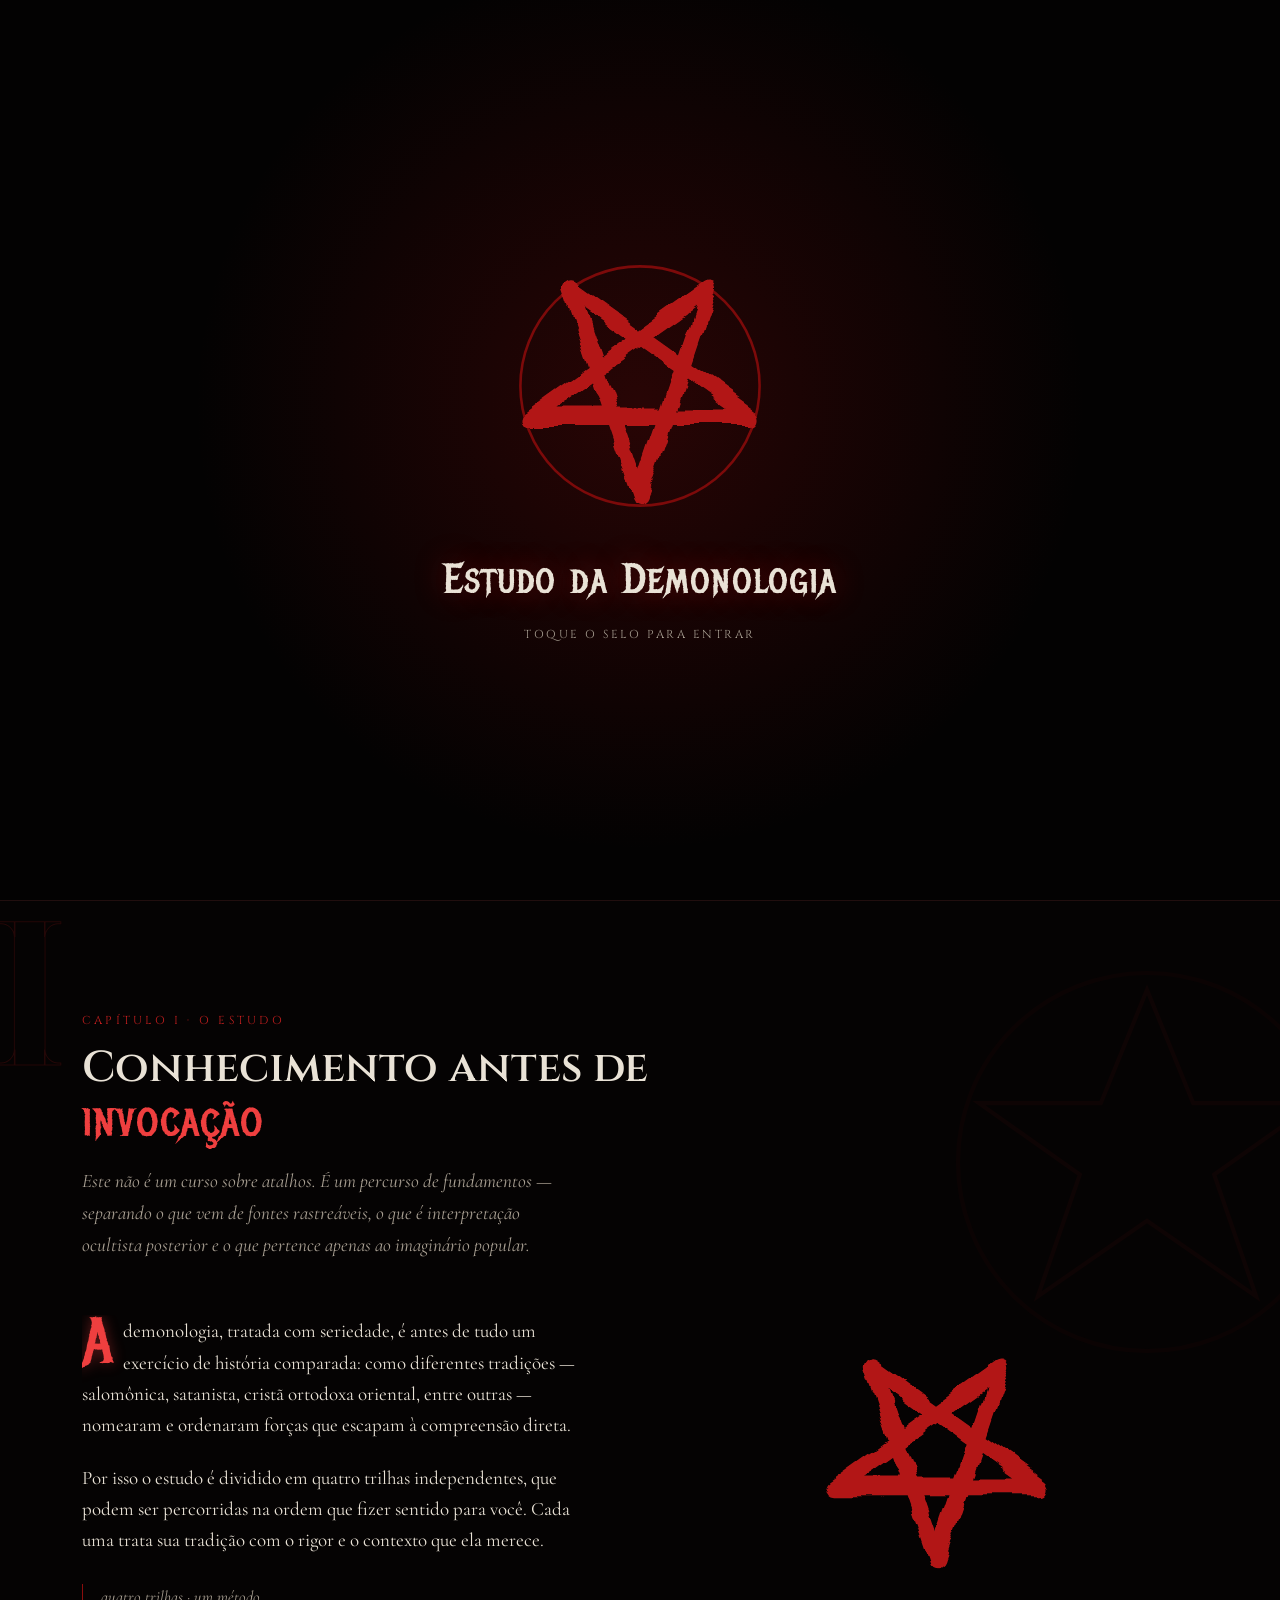
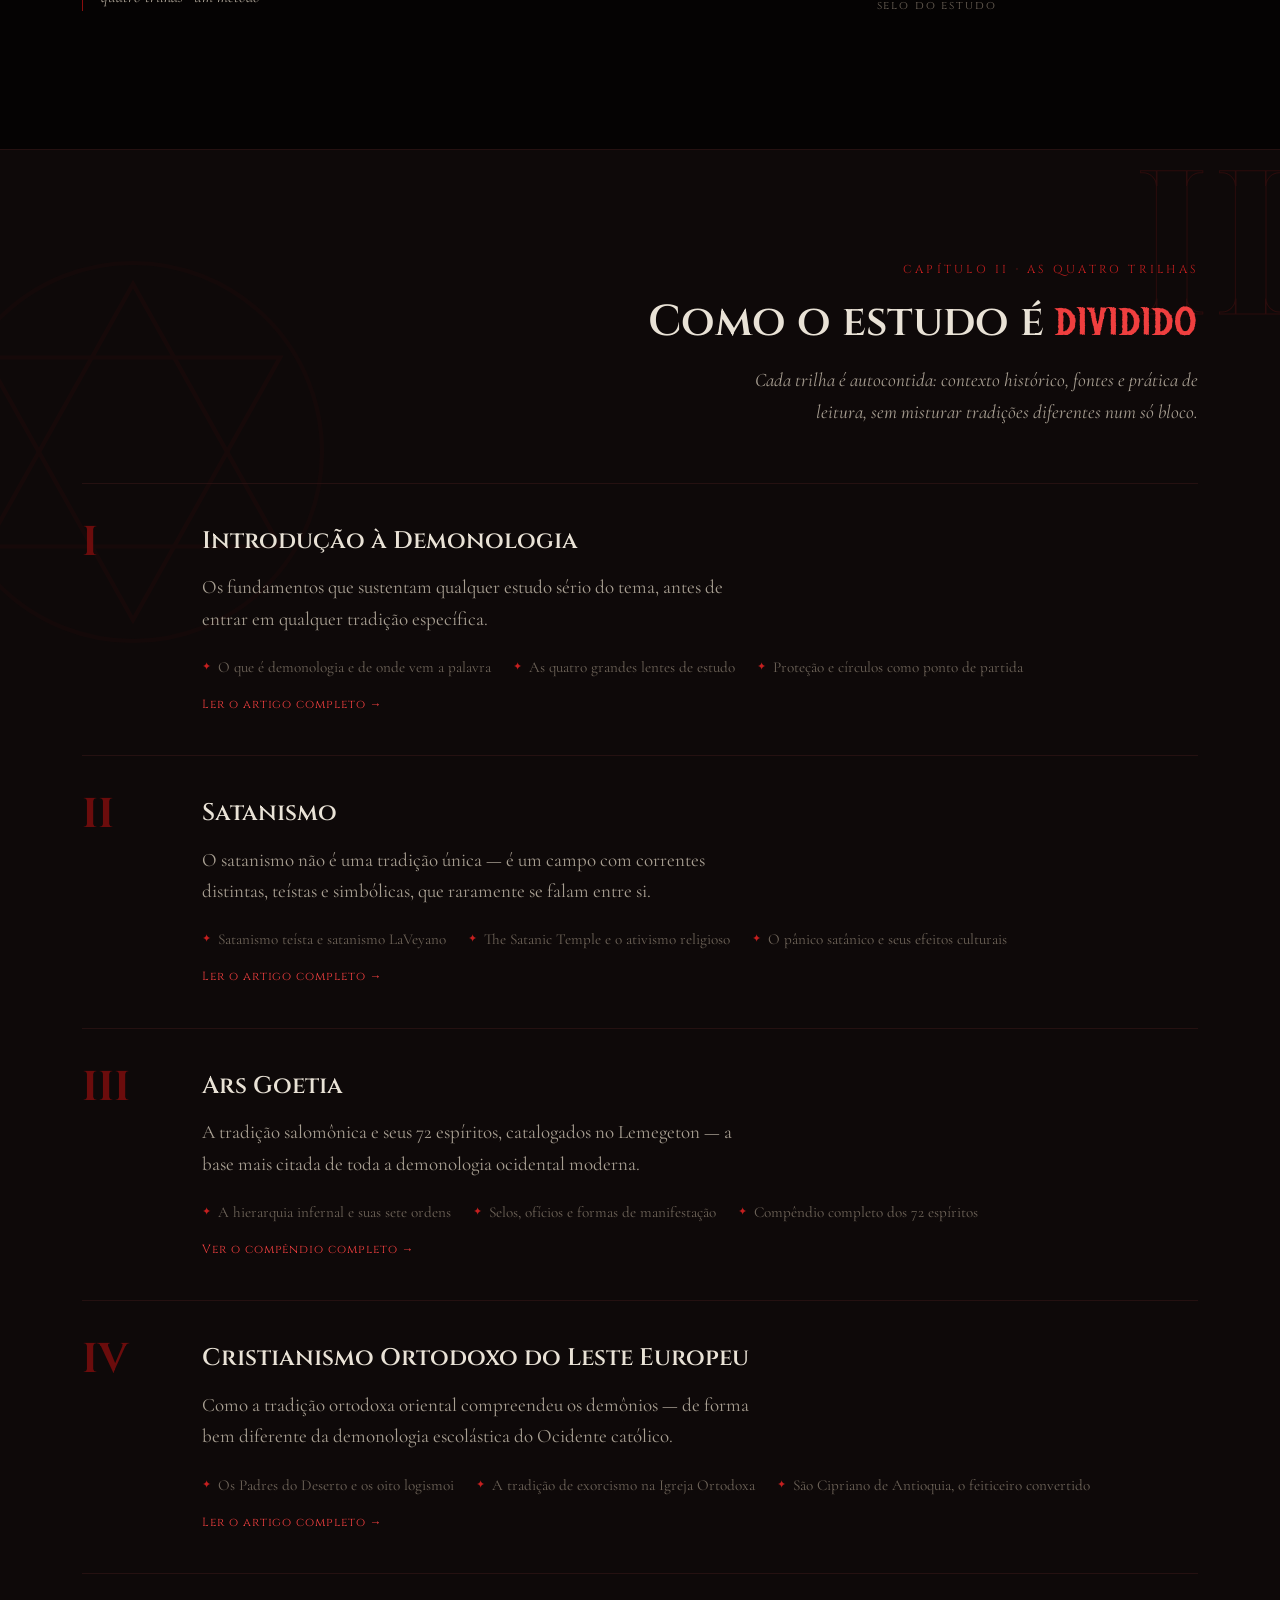
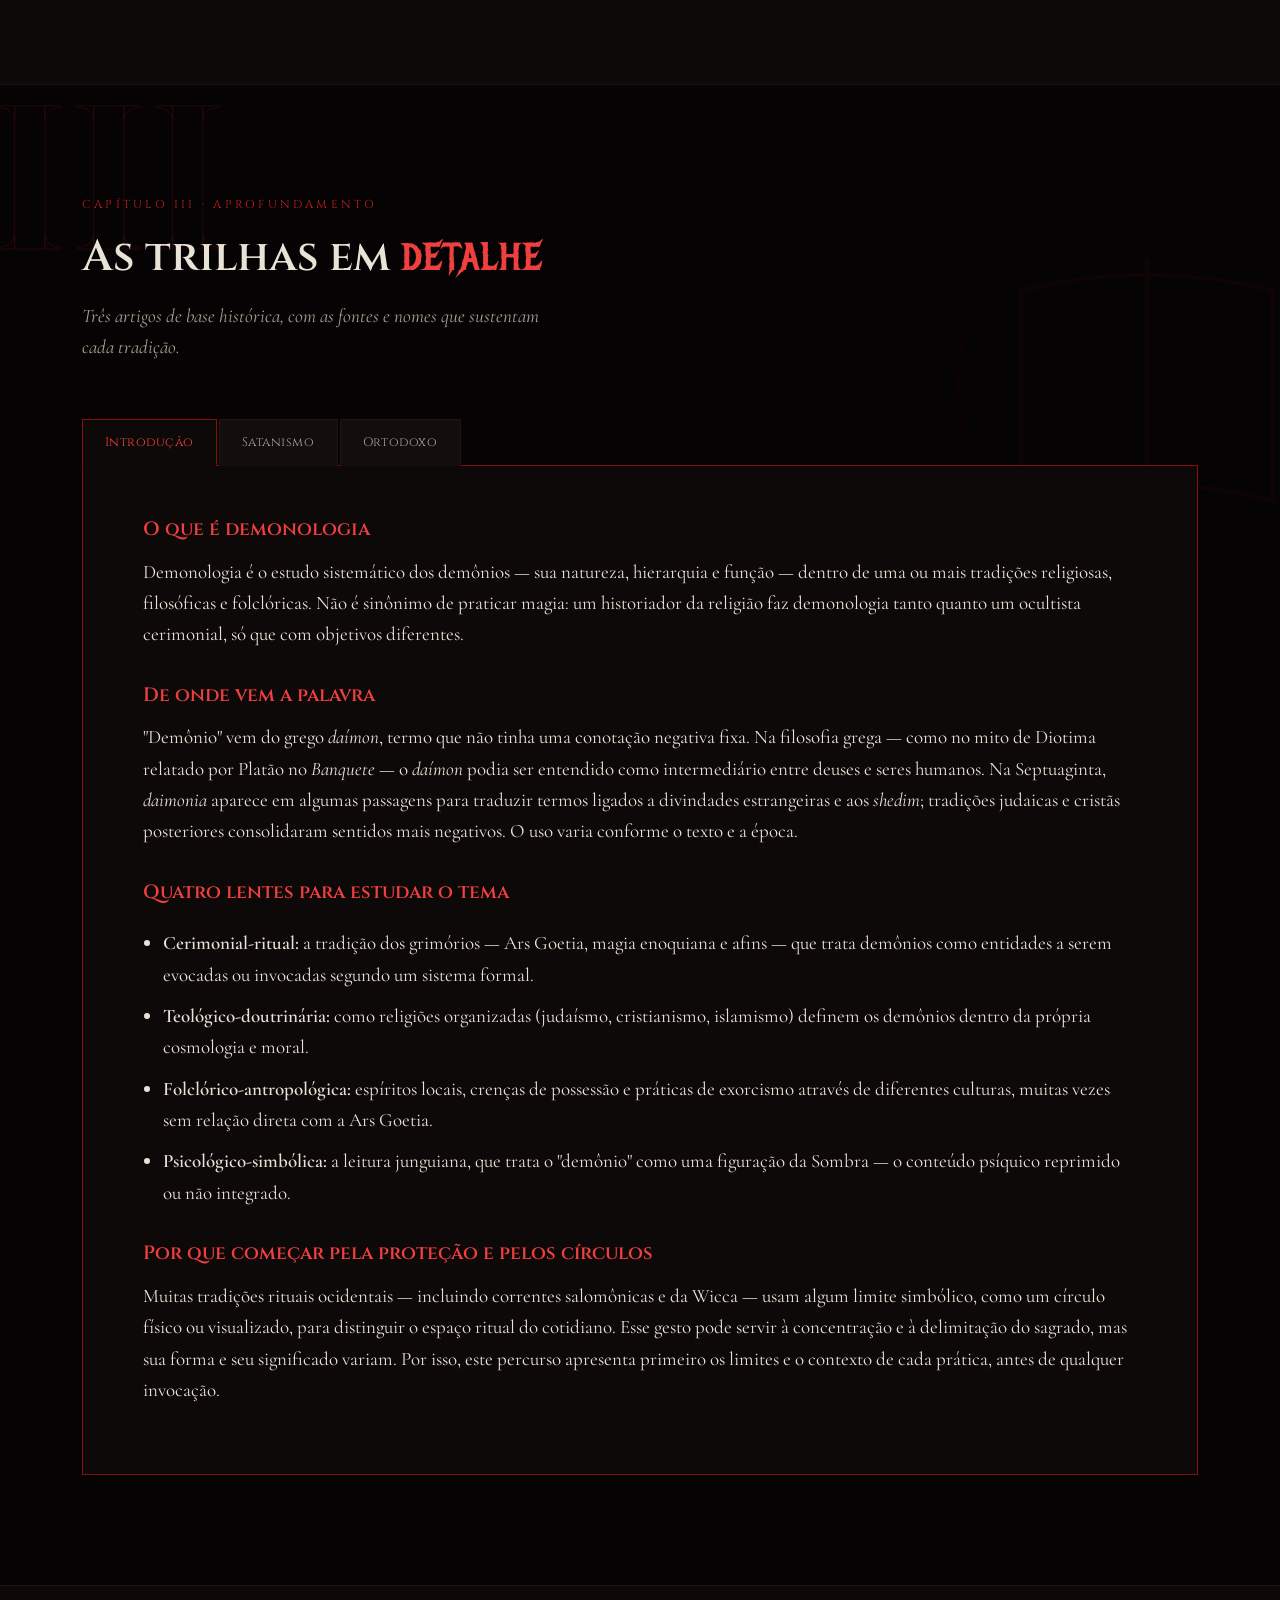
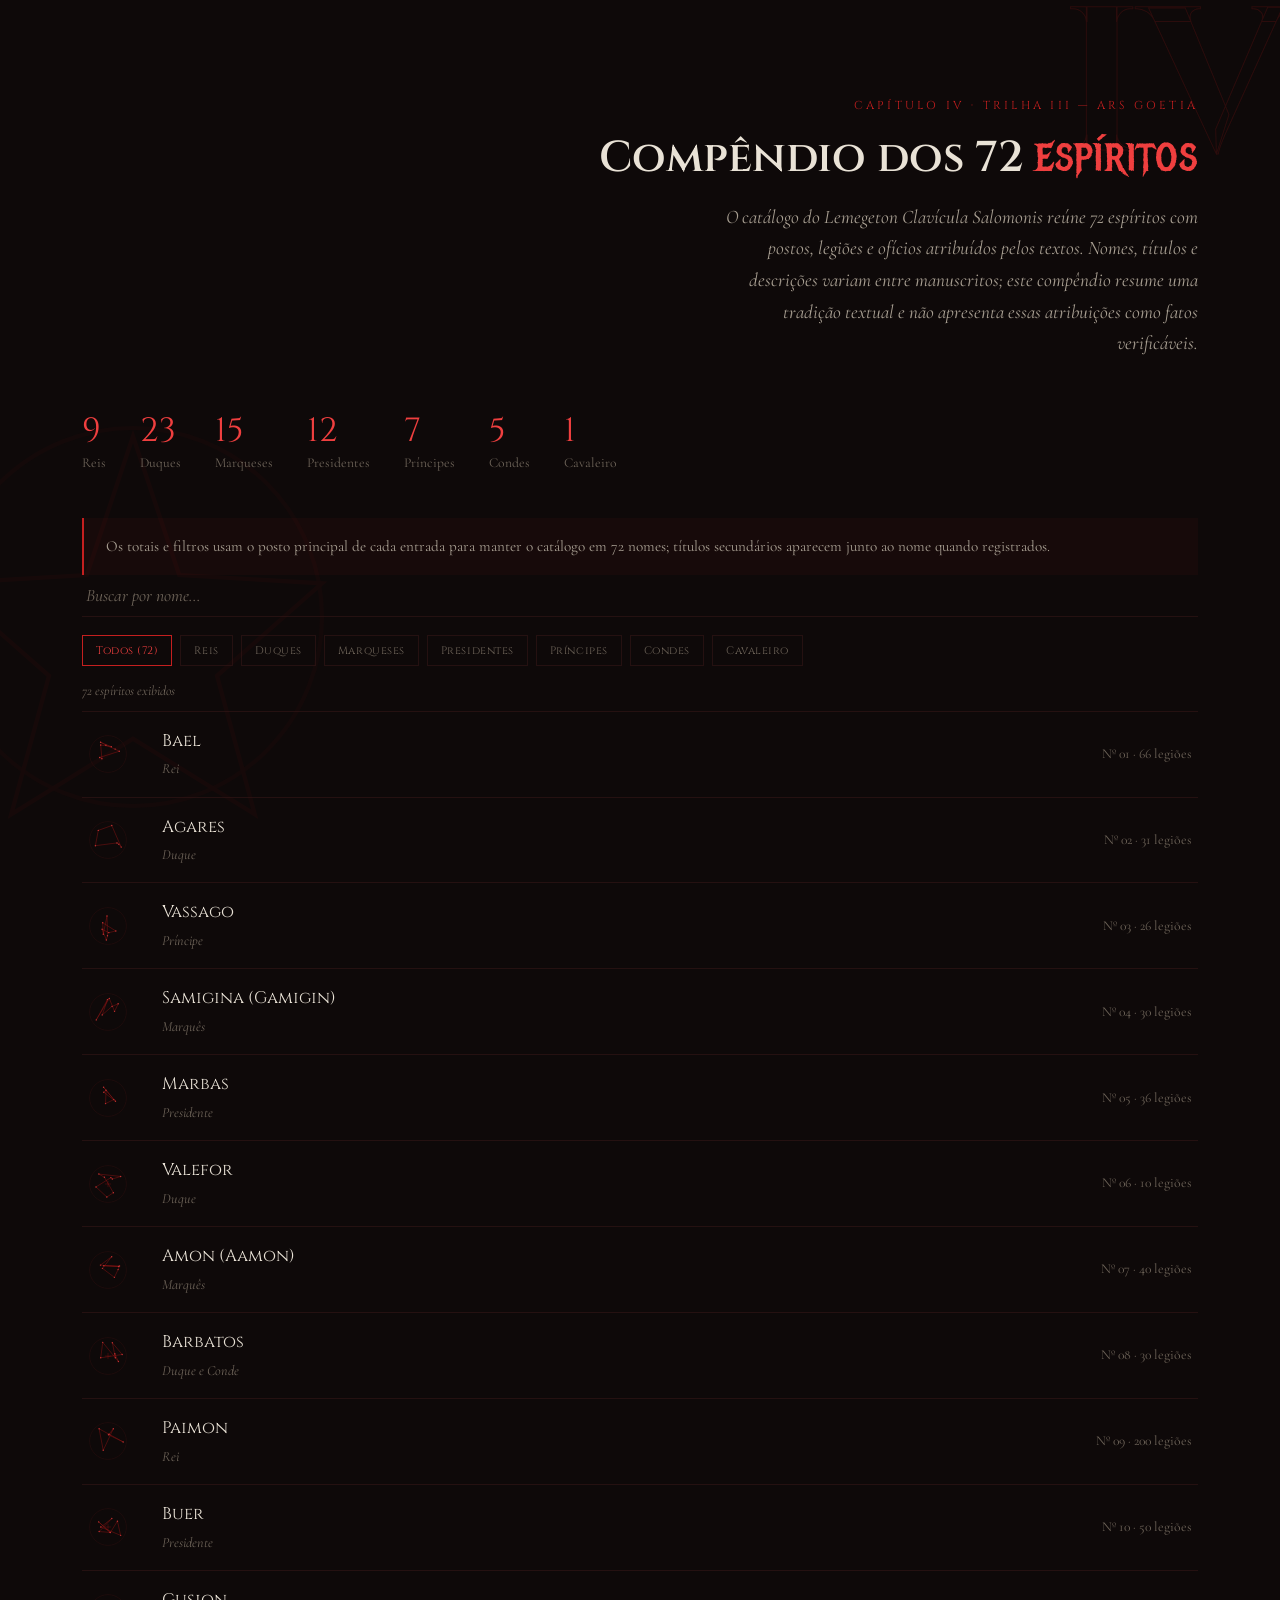
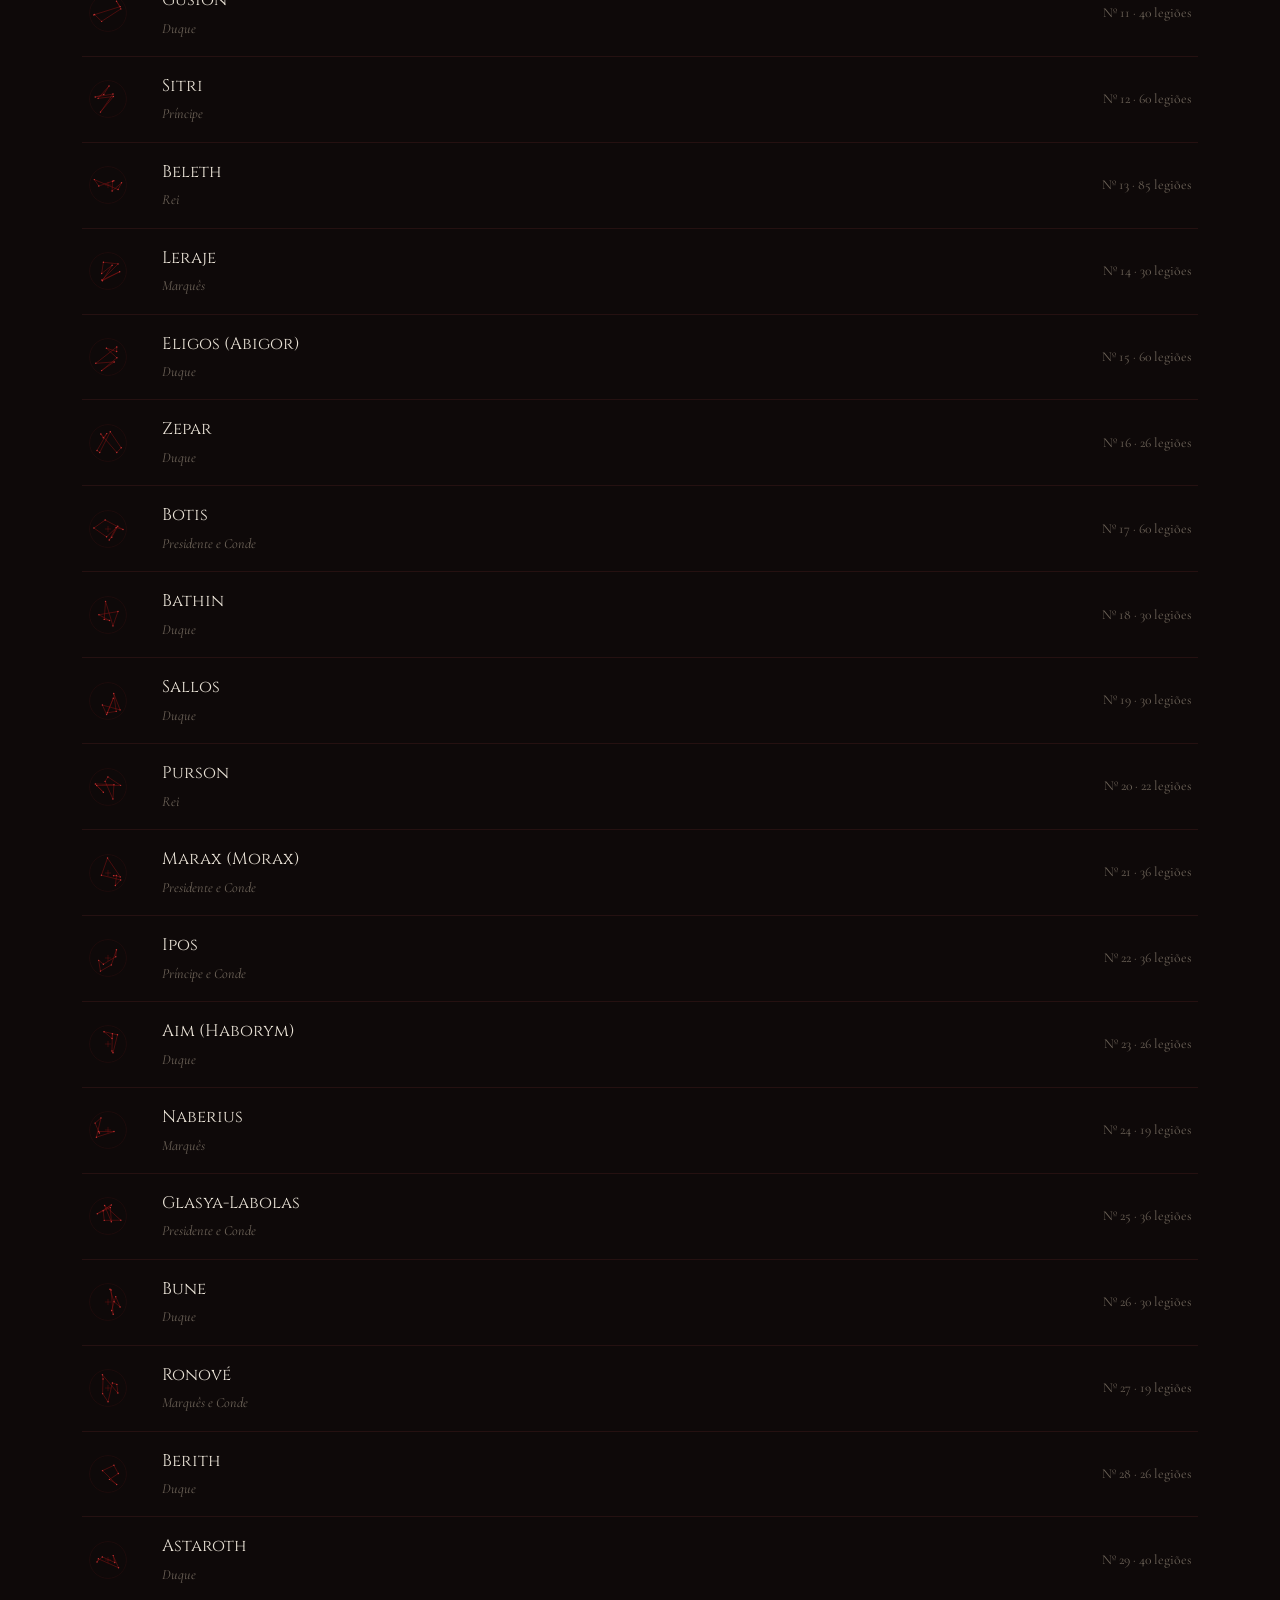
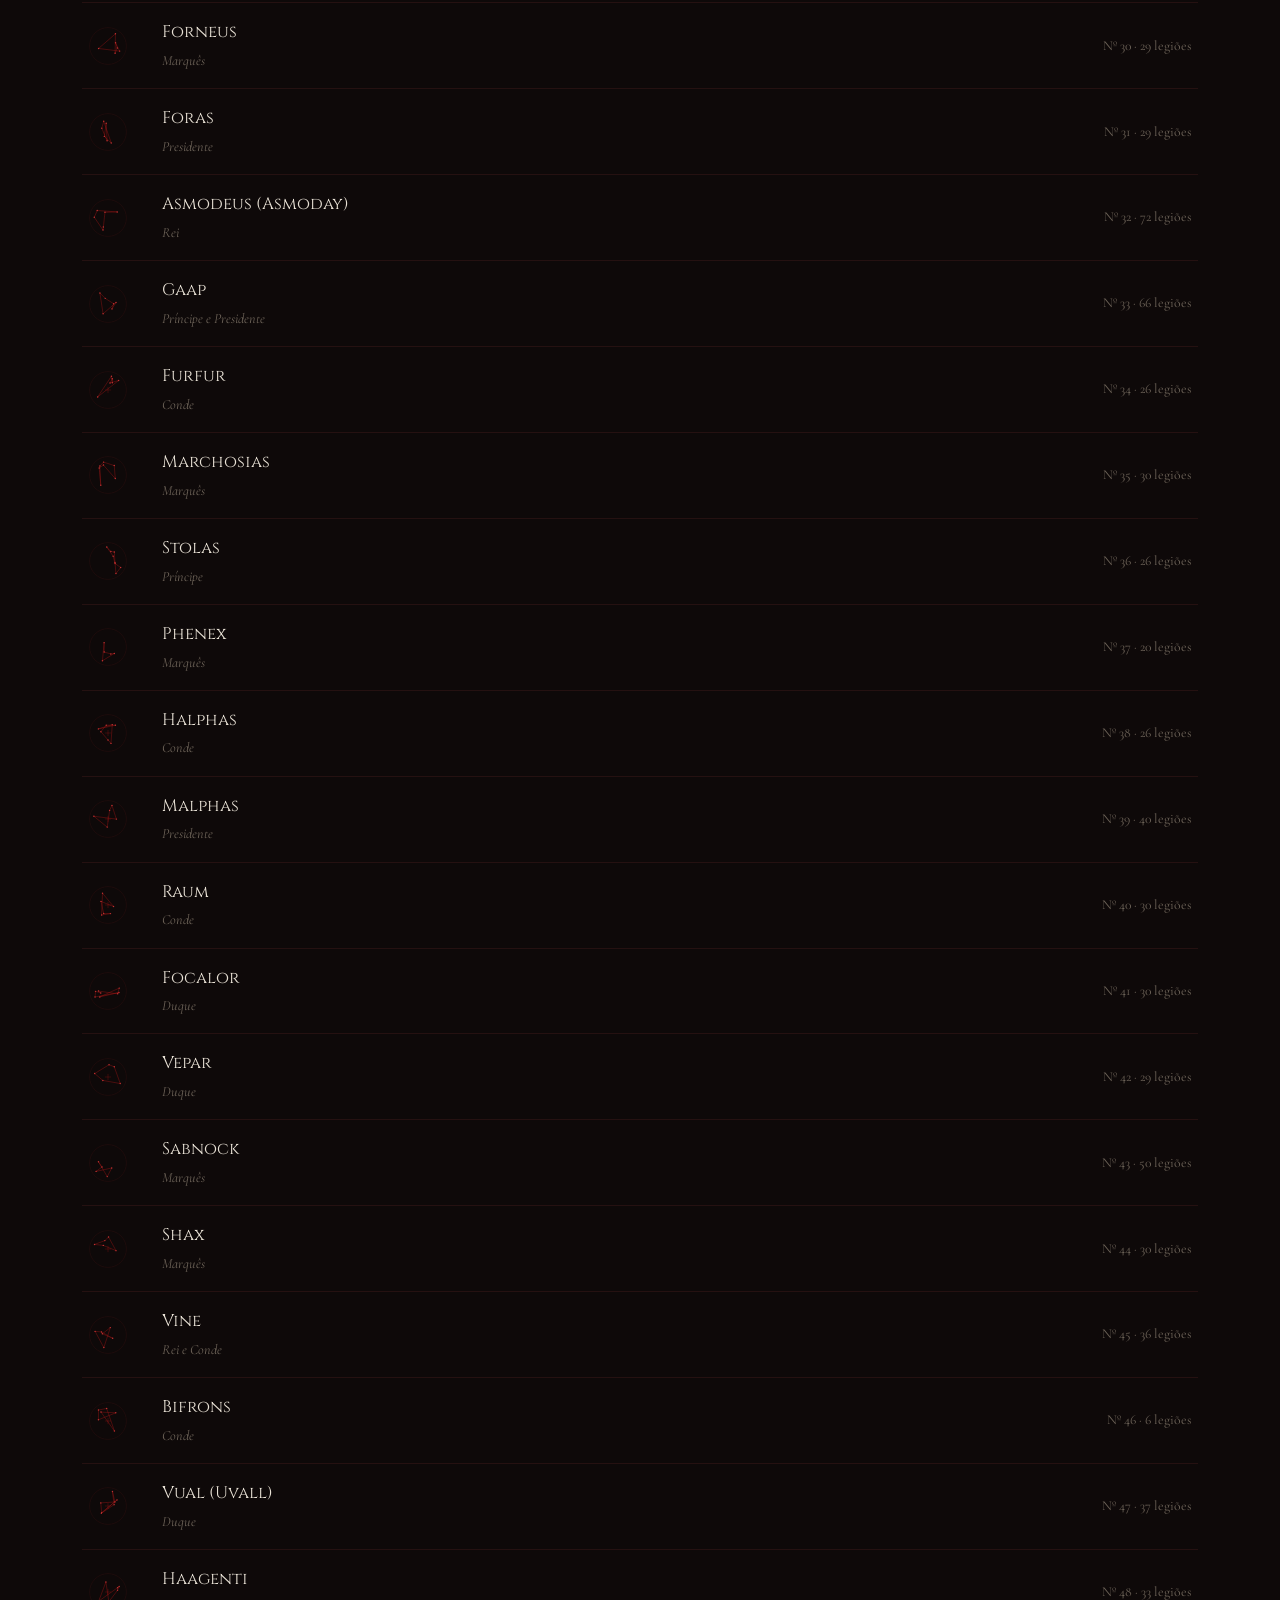
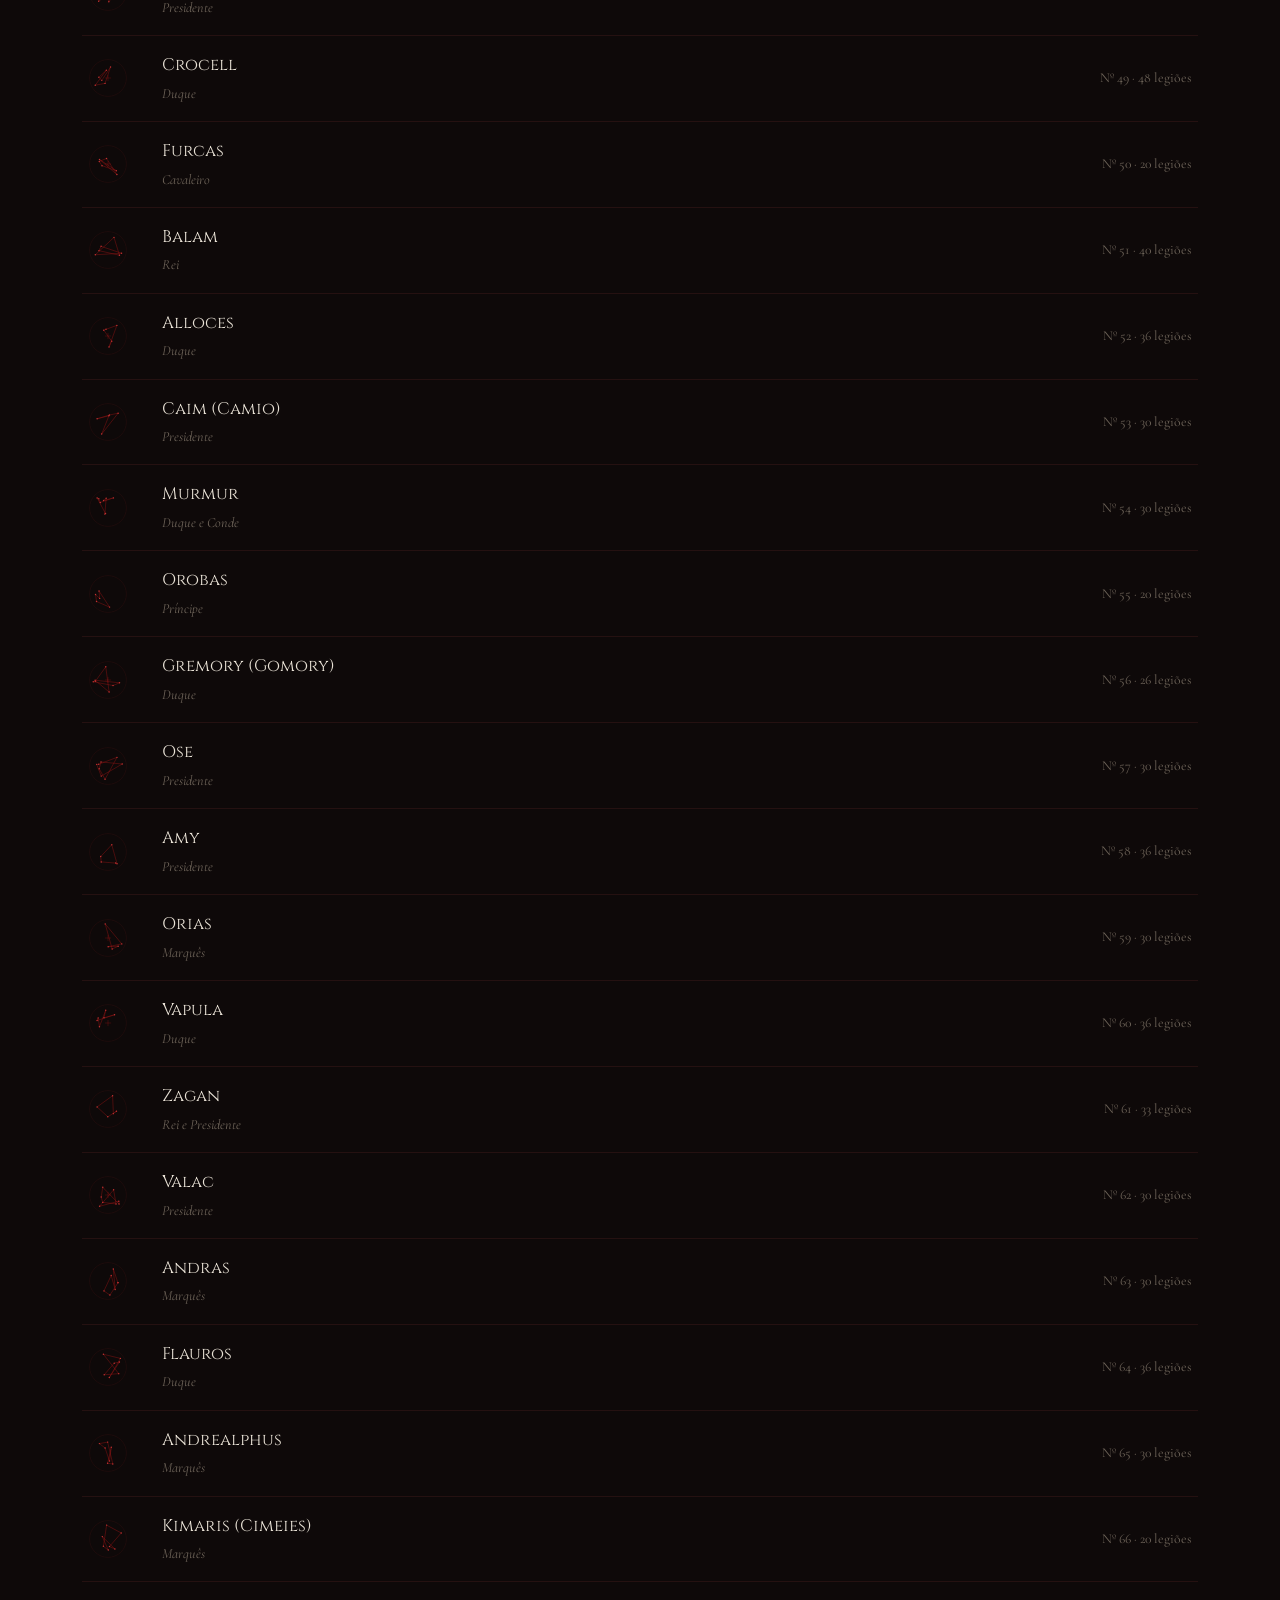
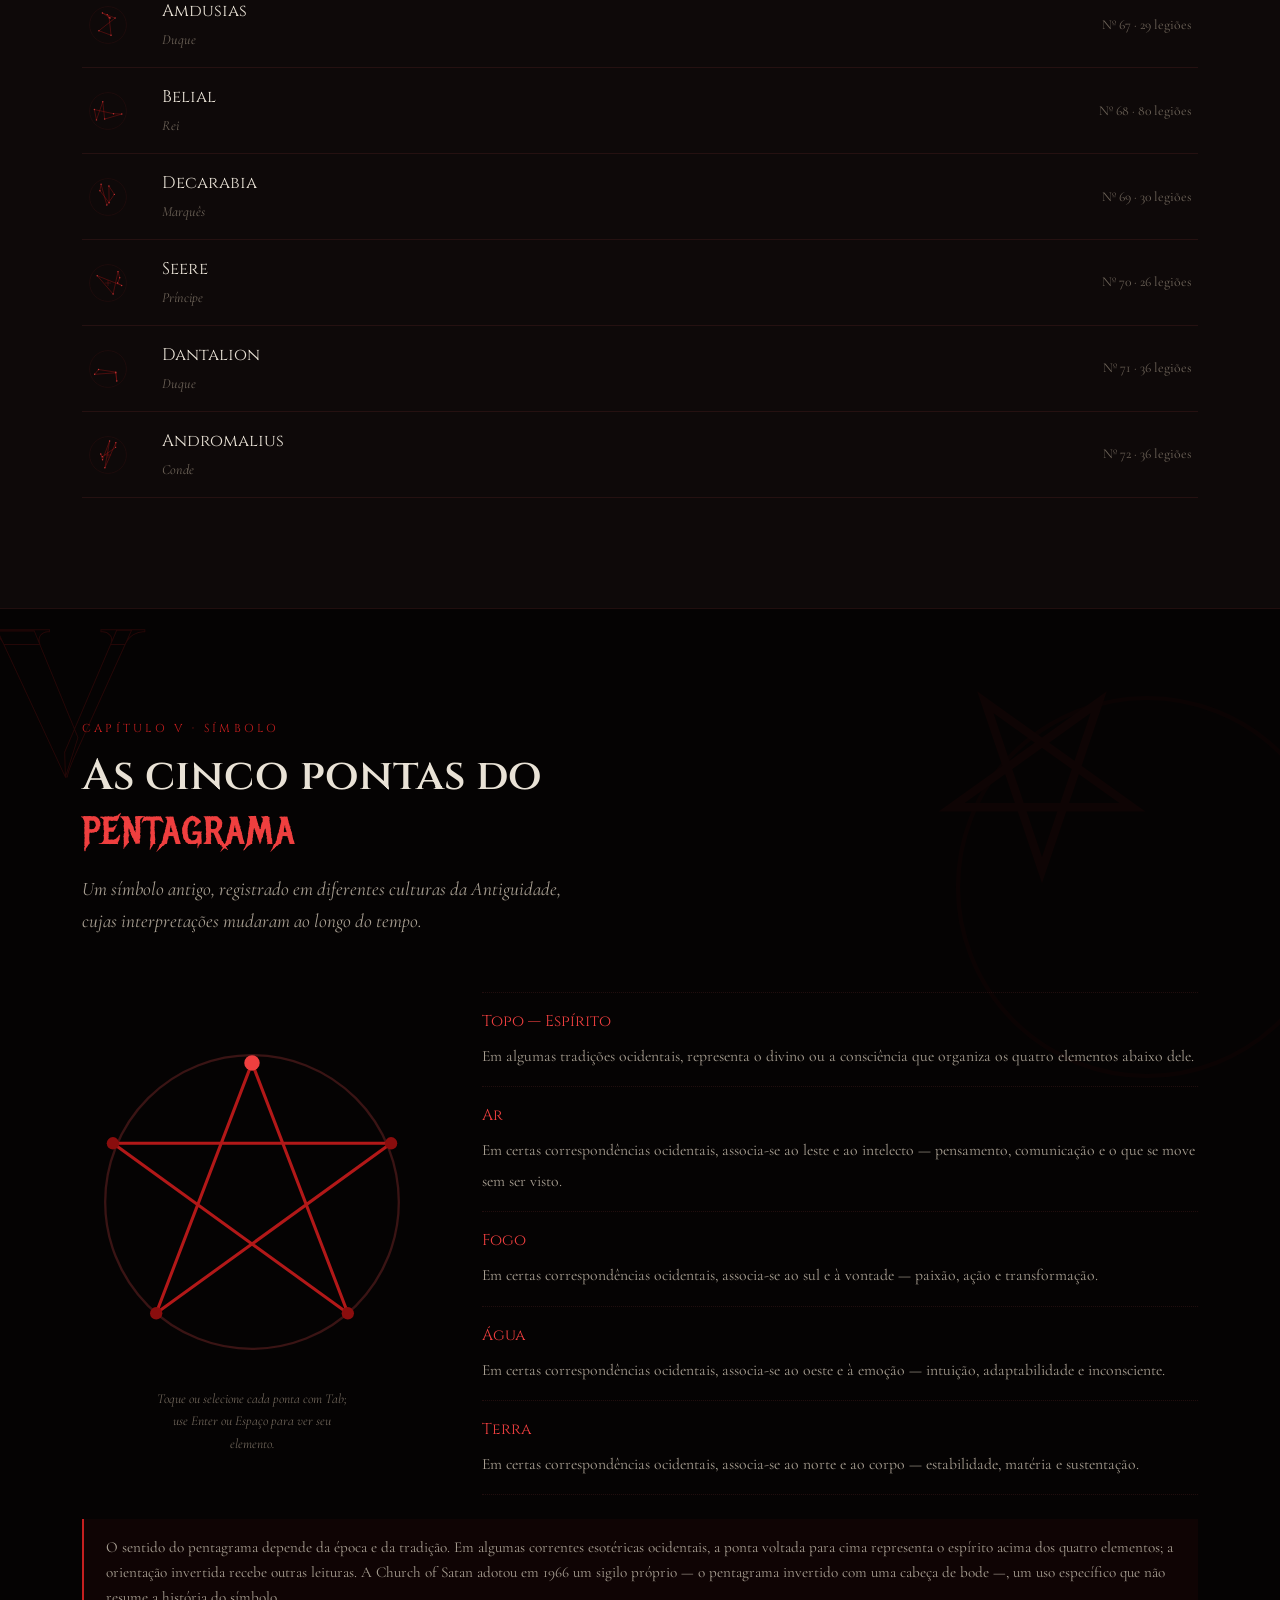
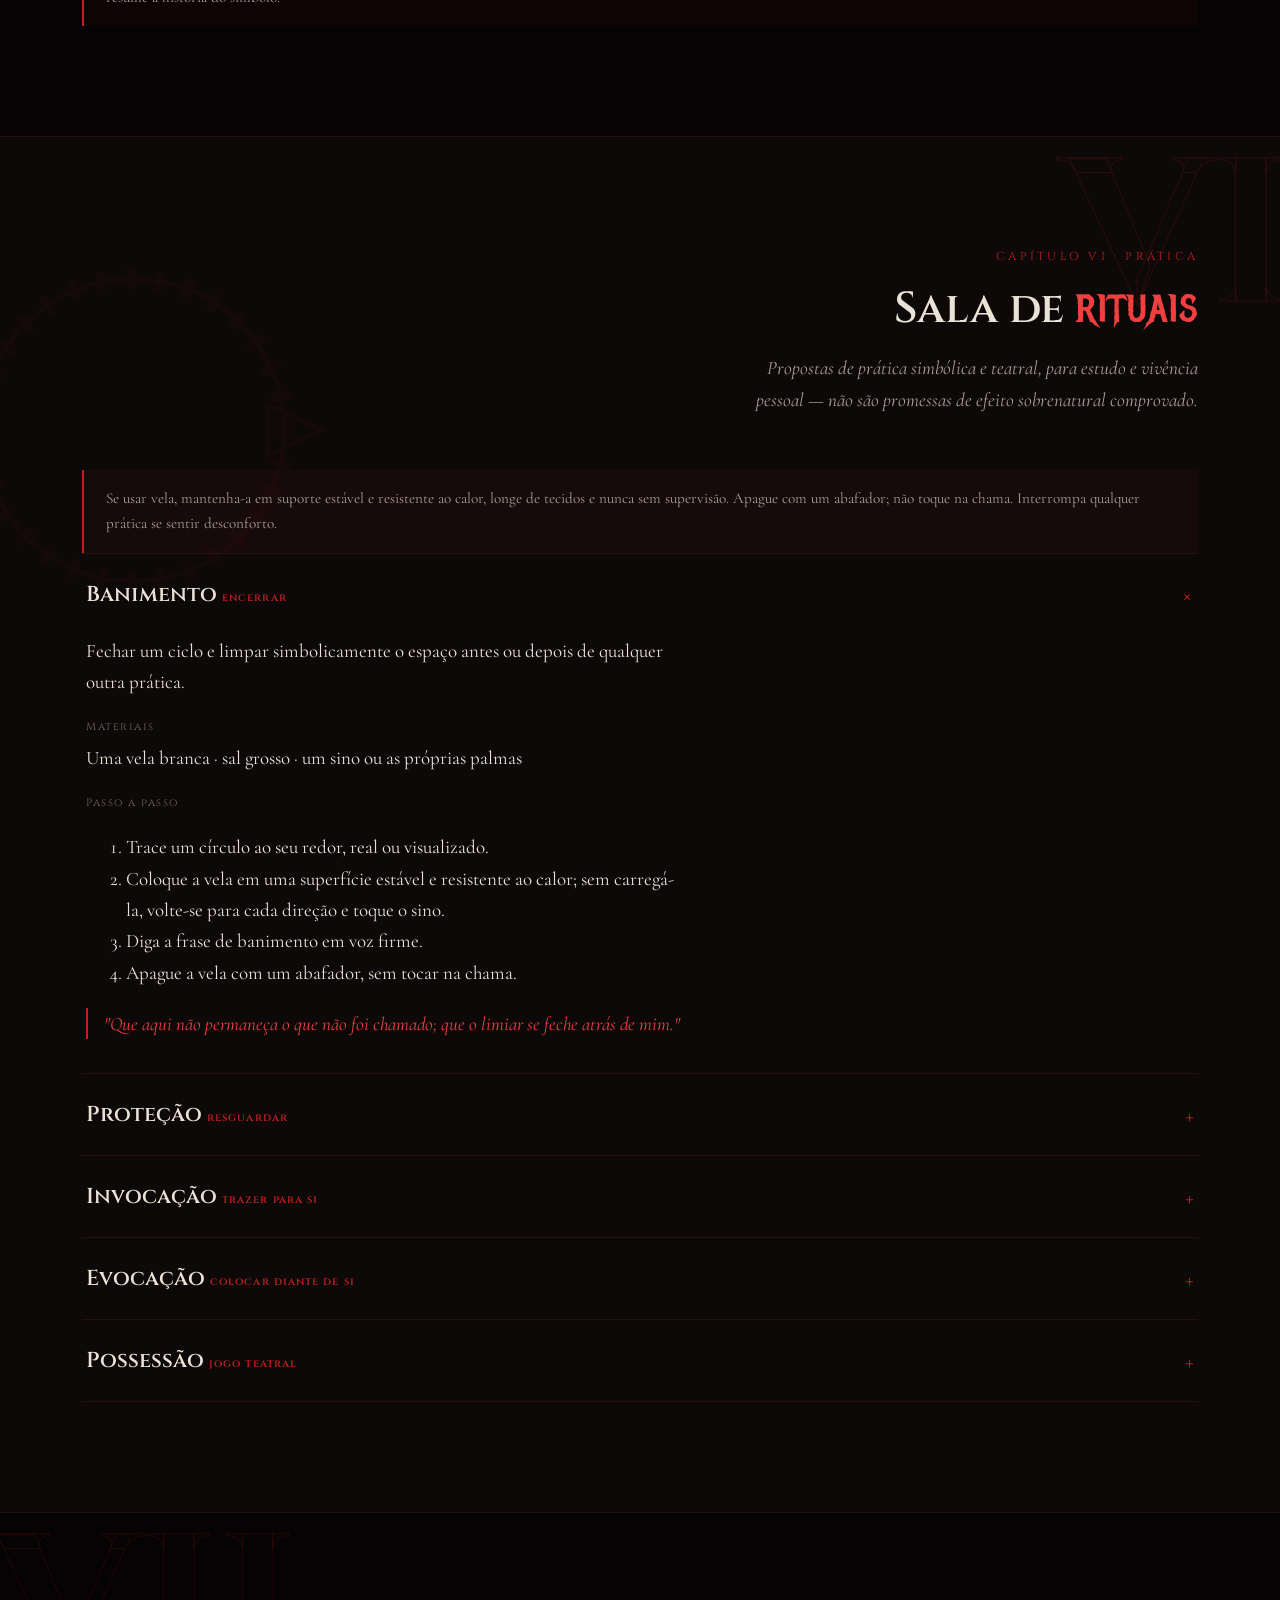
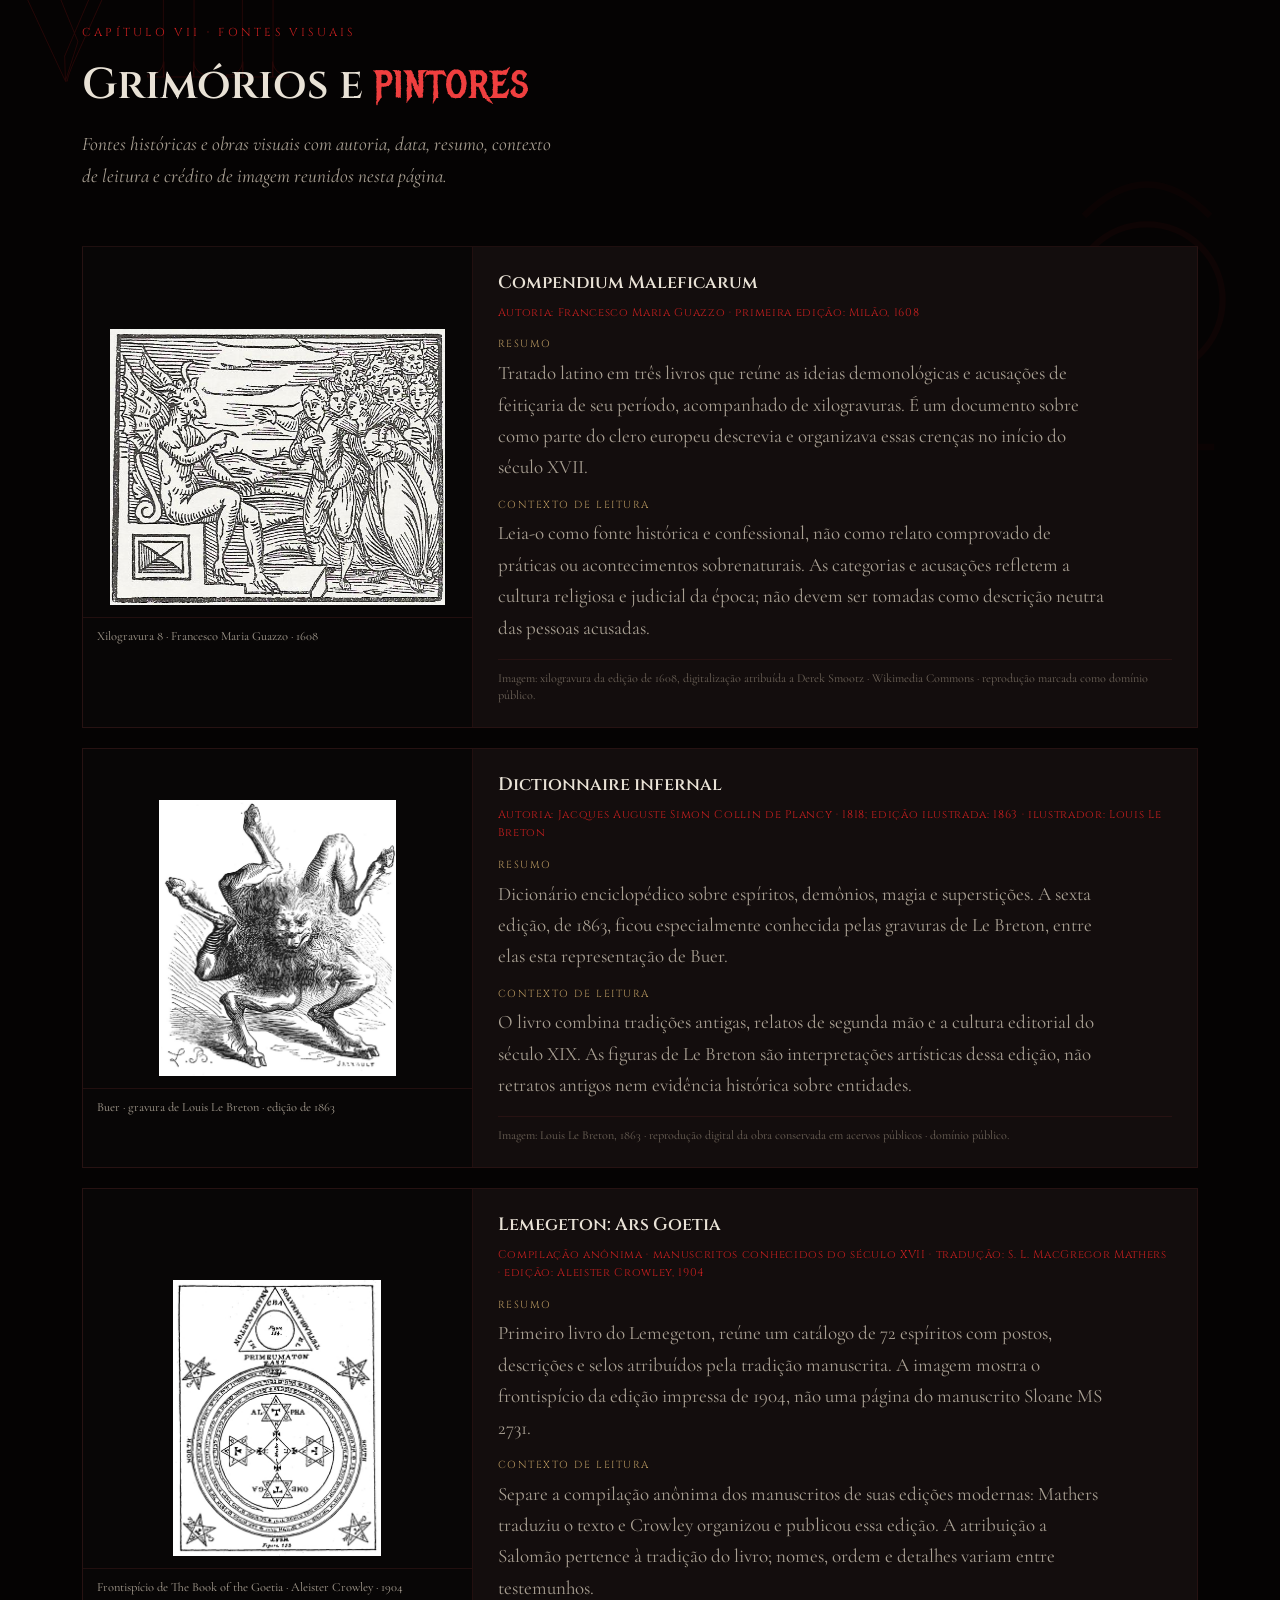
==== index.html @ 2136f31a "Add files via upload" ====
<!DOCTYPE html>
<html lang="pt-BR">
<head>
<meta charset="UTF-8">
<meta name="viewport" content="width=device-width, initial-scale=1, viewport-fit=cover">
<title>Estudo da Demonologia</title>


<link rel="stylesheet" href="assets/fontes.css">
<style>
  :root {
    --bg: #050303; --bg-raised: #0e0909; --bg-panel: #130d0d;
    --ink: #e9e2d6; --ink-dim: #a89f92; --ink-faint: #6e6459;
    --red: #8a0d0d; --red-bright: #c41f1f; --red-glow: #ef3f3f;
    --line: #34161699; --gold: #b89860;
    color-scheme: dark;
  }
  * { box-sizing: border-box; }
  html { scroll-behavior: smooth; scroll-padding-top: 20px; }
  body {
    margin: 0; background: var(--bg); color: var(--ink);
    font-family: 'Cormorant Garamond', serif; font-size: 19px; line-height: 1.65;
    -webkit-font-smoothing: antialiased; overflow-x: hidden;
  }
  h1, h2, h3, h4 { font-family: 'Cinzel', serif; font-weight: 600; margin: 0; color: var(--ink); }
  p { margin: 0 0 1.1em; }
  a { color: inherit; }
  ::selection { background: var(--red); color: var(--ink); }
  img, svg { display: block; max-width: 100%; }
  button, input { font-family: inherit; }
  .fraktur { font-family: 'Metal Mania', cursive; font-weight: 400; letter-spacing: 0.02em; }

  /* ============ textura de pergaminho global ============ */
  body::before {
    content: ""; position: fixed; inset: 0; z-index: 2; pointer-events: none;
    background-image: url("data:image/svg+xml,%3Csvg xmlns='http://www.w3.org/2000/svg' width='120' height='120'%3E%3Cfilter id='n'%3E%3CfeTurbulence type='fractalNoise' baseFrequency='0.85' numOctaves='2' stitchTiles='stitch'/%3E%3C/filter%3E%3Crect width='100%25' height='100%25' filter='url(%23n)'/%3E%3C/svg%3E");
    background-repeat: repeat; mix-blend-mode: overlay; opacity: 0.045;
  }
  body::after {
    content: ""; position: fixed; inset: 0; z-index: 1; pointer-events: none;
    background: radial-gradient(ellipse at 50% 50%, transparent 40%, rgba(0,0,0,0.6) 100%);
  }

  /* ============ brasas ============ */
  .embers-layer { position: fixed; inset: 0; pointer-events: none; z-index: 3; overflow: hidden; }
  .ember {
    position: absolute; bottom: -10px; border-radius: 50%;
    background: radial-gradient(circle, var(--red-glow), var(--red) 60%, transparent 75%);
    box-shadow: 0 0 6px 1px rgba(196,31,31,0.55);
    animation-name: emberRise; animation-timing-function: ease-in; animation-iteration-count: infinite; opacity: 0;
  }
  @keyframes emberRise {
    0% { transform: translate(0,0) scale(1); opacity: 0; }
    8% { opacity: 0.85; }
    50% { transform: translate(var(--drift,20px), -52vh) scale(0.85); }
    92% { opacity: 0.3; }
    100% { transform: translate(calc(var(--drift,20px) * 2), -100vh) scale(0.4); opacity: 0; }
  }

  /* ============ chama-marcador que segue a rolagem ============ */
  #flame-marker {
    position: fixed; left: 18px; top: 50%; z-index: 40; width: 22px; height: 34px;
    pointer-events: none; transition: top 0.15s linear; transform: translateY(-50%);
  }
  #flame-marker svg { width: 100%; height: 100%; }
  .flame-glow { animation: flameFlicker 2.6s ease-in-out infinite; transform-origin: 50% 100%; }
  @keyframes flameFlicker {
    0%,100% { transform: scaleY(1) scaleX(1) rotate(0deg); opacity: 0.95; }
    25% { transform: scaleY(1.08) scaleX(0.94) rotate(-2deg); opacity: 1; }
    50% { transform: scaleY(0.92) scaleX(1.05) rotate(1deg); opacity: 0.85; }
    75% { transform: scaleY(1.05) scaleX(0.97) rotate(-1deg); opacity: 1; }
  }
  @media (max-width: 900px) { #flame-marker { display: none; } }

  /* ============ portal / capa selada ============ */
  #gate {
    position: fixed; inset: 0; z-index: 100; background: #030202;
    display: flex; align-items: center; justify-content: center; flex-direction: column;
    cursor: pointer; transition: opacity 1s ease, visibility 1s ease;
  }
  #gate::before {
    content: ""; position: absolute; inset: 0;
    background: radial-gradient(circle at 50% 45%, rgba(138,13,13,0.28), transparent 55%);
    animation: candleBreath 5s ease-in-out infinite;
  }
  @keyframes candleBreath { 0%,100% { opacity: 0.6; } 50% { opacity: 1; } }
  #gate.opening { opacity: 0; visibility: hidden; pointer-events: none; }
  .gate-seal { position: relative; width: min(46vw, 260px); height: min(46vw, 260px); transition: transform 1.1s cubic-bezier(.7,0,.3,1), filter 1.1s ease; }
  #gate.opening .gate-seal { transform: scale(1.6) rotate(25deg); filter: blur(6px); }
  .gate-seal svg { width: 100%; height: 100%; }
  .gate-seal .ring { animation: sealSpin 50s linear infinite; transform-origin: center; }
  @keyframes sealSpin { from { transform: rotate(0); } to { transform: rotate(360deg); } }
  .gate-text { margin-top: 30px; text-align: center; position: relative; transition: opacity .6s ease; }
  #gate.opening .gate-text { opacity: 0; }
  .gate-title { font-family: 'Metal Mania', cursive; font-size: clamp(1.8rem, 5vw, 2.6rem); color: var(--ink); margin-bottom: 10px; text-shadow: 0 0 30px rgba(196,31,31,0.45); }
  .gate-cue { font-family: 'Cinzel', serif; font-size: 0.72rem; letter-spacing: 0.22em; color: var(--ink-dim); animation: cuePulse 2.4s ease-in-out infinite; }
  @keyframes cuePulse { 0%,100% { opacity: 0.5; } 50% { opacity: 1; } }

  /* ============ marcador de capítulos (substitui o menu) ============ */
  #toc-tab {
    position: fixed; right: 0; bottom: 26px; z-index: 50;
    background: var(--bg-panel); border: 1px solid var(--line); border-right: none;
    padding: 12px 16px 12px 14px; cursor: pointer; display: flex; align-items: center; gap: 8px;
    font-family: 'Cinzel', serif; font-size: 0.72rem; letter-spacing: 0.1em; color: var(--ink-dim);
    transition: padding .25s ease, color .25s ease; user-select: none;
  }
  #toc-tab:hover, #toc-tab.open { color: var(--red-glow); }
  #toc-tab .rune { font-size: 1rem; }
  #toc-panel {
    position: fixed; right: 0; bottom: 68px; z-index: 49; width: min(78vw, 300px);
    background: var(--bg-panel); border: 1px solid var(--line);
    padding: 8px 0; transform: translateX(100%); opacity: 0; pointer-events: none;
    transition: transform .35s cubic-bezier(.4,0,.2,1), opacity .3s ease;
  }
  #toc-panel.open { transform: translateX(0); opacity: 1; pointer-events: auto; }
  #toc-panel a {
    display: flex; justify-content: space-between; gap: 10px; padding: 10px 20px;
    text-decoration: none; font-family: 'Cinzel', serif; font-size: 0.82rem; color: var(--ink-dim);
    border-bottom: 1px dotted var(--line); transition: color .2s, background .2s;
  }
  #toc-panel a:last-child { border-bottom: none; }
  #toc-panel a:hover { color: var(--red-glow); background: rgba(196,31,31,0.06); }
  #toc-panel .roman { color: var(--red-bright); font-family: 'Cinzel', serif; }

  /* ============ musica ============ */
  #music-toggle {
    position: fixed; left: 18px; bottom: 18px; z-index: 40;
    background: var(--bg-panel); border: 1px solid var(--line); color: var(--ink-dim);
    padding: 9px 14px; font-family: 'Cinzel', serif; font-size: 0.68rem; letter-spacing: 0.08em;
    display: flex; align-items: center; gap: 9px; cursor: pointer; transition: border-color .25s, color .25s;
  }
  #music-toggle .dot { width: 6px; height: 6px; border-radius: 50%; background: var(--ink-faint); transition: all .3s; }
  #music-toggle.on .dot { background: var(--red-glow); box-shadow: 0 0 8px var(--red-glow); animation: dotPulse 1.4s ease-in-out infinite; }
  @keyframes dotPulse { 0%,100% { transform: scale(1); } 50% { transform: scale(1.5); } }
  #music-toggle:hover { border-color: var(--red-bright); color: var(--red-glow); }
  @media (max-width: 700px) { #music-toggle { left: 10px; bottom: 10px; padding: 8px 10px; font-size: 0.6rem; } #music-toggle span:not(.dot) { display: none; } }

  /* ============ capa / titulo ============ */
  .titlepage {
    min-height: 100vh; display: flex; flex-direction: column; align-items: center; justify-content: center;
    text-align: center; position: relative; padding: 40px 24px; overflow: hidden;
  }
  .titlepage::before {
    content: ""; position: absolute; inset: 0;
    background: radial-gradient(circle at 50% 38%, rgba(138,13,13,0.32), transparent 48%), linear-gradient(180deg, #050303, #0e0909);
    z-index: 0;
  }
  .tp-content { position: relative; z-index: 1; max-width: 720px; }
  .tp-runes { font-size: 0.95rem; letter-spacing: 0.5em; color: var(--red-bright); margin-bottom: 26px; animation: runeGlow 3.4s ease-in-out infinite; }
  @keyframes runeGlow {
    0%,100% { text-shadow: 0 0 6px rgba(196,31,31,0.4); opacity: 0.8; }
    50% { text-shadow: 0 0 22px rgba(239,63,63,0.9); opacity: 1; }
  }
  .tp-title { font-family: 'Metal Mania', cursive; font-size: clamp(2.6rem, 8vw, 5.2rem); line-height: 1.05; animation: titleGlow 4.2s ease-in-out infinite; }
  @keyframes titleGlow {
    0%,100% { text-shadow: 0 0 40px rgba(196,31,31,0.4); }
    50% { text-shadow: 0 0 72px rgba(239,63,63,0.65); }
  }
  .tp-sub { font-family: 'Cormorant Garamond', serif; font-style: italic; font-size: 1.28rem; color: var(--ink-dim); max-width: 480px; margin: 26px auto 0; }
  .tp-cta { margin-top: 42px; display: flex; gap: 18px; justify-content: center; flex-wrap: wrap; }
  .btn {
    font-family: 'Cinzel', serif; font-size: 0.78rem; letter-spacing: 0.1em; padding: 14px 30px;
    border: 1px solid var(--red); text-decoration: none; color: var(--ink); background: transparent;
    cursor: pointer; transition: all .3s ease; position: relative;
  }
  .btn.solid { background: var(--red); }
  .btn.solid:hover { background: var(--red-bright); box-shadow: 0 0 30px rgba(196,31,31,0.6); }
  .btn.ghost:hover { border-color: var(--red-bright); color: var(--red-glow); box-shadow: inset 0 0 20px rgba(196,31,31,0.15); }
  .tp-descend { position: absolute; bottom: 34px; left: 50%; transform: translateX(-50%); z-index: 1; }
  .tp-descend svg { width: 22px; height: 34px; animation: descendBob 1.8s ease-in-out infinite; }
  @keyframes descendBob { 0%,100% { transform: translateY(0); opacity: 0.5; } 50% { transform: translateY(10px); opacity: 1; } }

  /* ============ capitulos ============ */
  .chapter { position: relative; padding: 110px 0; border-top: 1px solid var(--line); overflow: hidden; }
  .chapter.tight { padding: 90px 0; }
  .chapter[data-sigil]::before {
    content: ""; position: absolute; top: 6%; width: 420px; height: 420px; max-width: 46vw; max-height: 46vw;
    background-image: var(--sigil-img); background-repeat: no-repeat; background-size: contain;
    opacity: 0.05; pointer-events: none; z-index: 0;
  }
  .chapter[data-sigil].sigil-left::before { left: -6%; }
  .chapter[data-sigil].sigil-right::before { right: -6%; }
  @media (max-width: 760px) { .chapter[data-sigil]::before { display: none; } }
  .chapter-inner { max-width: 1180px; margin: 0 auto; padding: 0 32px; position: relative; z-index: 1; }
  .chapter-numeral {
    position: absolute; top: 0; font-family: 'Cinzel', serif; font-weight: 700; font-size: clamp(7rem, 16vw, 15rem);
    color: transparent; -webkit-text-stroke: 1px rgba(196,31,31,0.16); line-height: 1; pointer-events: none; z-index: 0;
    user-select: none;
  }
  .chapter-numeral.left { left: -10px; }
  .chapter-numeral.right { right: -10px; }
  .chapter-head { max-width: 640px; margin-bottom: 54px; }
  .chapter-head.right { margin-left: auto; text-align: right; }
  .chapter-kicker { font-family: 'Cinzel', serif; font-size: 0.72rem; letter-spacing: 0.28em; color: var(--red-bright); margin-bottom: 14px; }
  .chapter-title { font-size: clamp(1.9rem, 4vw, 2.7rem); line-height: 1.15; }
  .chapter-title .fraktur { font-size: 1.1em; color: var(--red-glow); }
  .chapter-lede { font-size: 1.2rem; font-style: italic; color: var(--ink-dim); margin-top: 18px; max-width: 60ch; }
  .chapter-head.right .chapter-lede { margin-left: auto; }

  /* reveal via clip-path — “tinta se espalhando” */
  .ink-reveal { clip-path: inset(0 100% 0 0); opacity: 0; transition: clip-path 1s cubic-bezier(.4,0,.2,1), opacity .4s ease; }
  .ink-reveal.in-view { clip-path: inset(0 0 0 0); opacity: 1; }
  .ink-reveal.from-right { clip-path: inset(0 0 0 100%); }
  .ink-reveal.from-right.in-view { clip-path: inset(0 0 0 0); }
  @media (prefers-reduced-motion: reduce) { .ink-reveal { clip-path: none !important; opacity: 1 !important; transition: none !important; } }

  /* letra capitular */
  .dropcap::first-letter {
    font-family: 'Metal Mania', cursive; font-size: 3.3em; float: left; line-height: 0.68;
    padding: 6px 10px 0 0; color: var(--red-glow); text-shadow: 0 0 14px rgba(239,63,63,0.4);
  }

  /* ============ margens/notas ============ */
  .marginal {
    border-left: 1px solid var(--red); padding-left: 18px; margin: 28px 0; max-width: 46ch;
    font-family: 'Cormorant Garamond', serif; font-style: italic; color: var(--ink-dim); font-size: 1.02rem;
  }
  .marginal.right-align { border-left: none; border-right: 1px solid var(--red); padding-left: 0; padding-right: 18px; margin-left: auto; text-align: right; }

  /* ============ Cap I — Sobre ============ */
  .about-split { display: grid; grid-template-columns: 1fr 1fr; gap: 70px; align-items: center; }
  .about-figure { text-align: center; }
  .pentacle-wrap { width: min(70%, 240px); margin: 0 auto; }
  .about-figure figcaption { font-family: 'Cinzel', serif; font-size: 0.72rem; letter-spacing: 0.16em; color: var(--ink-faint); margin-top: 18px; }
  @media (max-width: 860px) { .about-split { grid-template-columns: 1fr; gap: 40px; } .about-figure { order: -1; } }

  /* ============ Cap II — Trilhas: lista de capítulo, não cartões ============ */
  .track-row {
    display: grid; grid-template-columns: 90px 1fr; gap: 30px; padding: 38px 0; border-top: 1px solid var(--line);
    align-items: start;
  }
  .track-row:last-child { border-bottom: 1px solid var(--line); }
  .track-roman { font-family: 'Cinzel', serif; font-weight: 700; font-size: 2.6rem; color: var(--red); opacity: 0.75; line-height: 1; transition: color .3s, opacity .3s; }
  .track-row:hover .track-roman { color: var(--red-glow); opacity: 1; }
  .track-body h3 { font-size: 1.5rem; margin-bottom: 10px; }
  .track-body p { color: var(--ink-dim); max-width: 62ch; }
  .track-topics { display: flex; flex-wrap: wrap; gap: 10px 22px; margin: 14px 0 6px; padding: 0; list-style: none; }
  .track-topics li { font-size: 0.95rem; color: var(--ink-faint); position: relative; padding-left: 16px; }
  .track-topics li::before { content: "✦"; position: absolute; left: 0; color: var(--red-bright); font-size: 0.7em; top: 3px; }
  .track-link { font-family: 'Cinzel', serif; font-size: 0.74rem; letter-spacing: 0.08em; color: var(--red-glow); text-decoration: none; border-bottom: 1px solid transparent; transition: border-color .25s; }
  .track-link:hover { border-color: var(--red-glow); }
  @media (max-width: 620px) { .track-row { grid-template-columns: 50px 1fr; gap: 16px; } .track-roman { font-size: 1.8rem; } }

  /* ============ Cap III — Aprofundamento: fitas de marcador ============ */
  .ribbon-bar { display: flex; gap: 2px; margin-bottom: 0; flex-wrap: wrap; }
  .ribbon {
    font-family: 'Cinzel', serif; font-size: 0.78rem; letter-spacing: 0.04em; padding: 14px 22px;
    background: var(--bg-panel); border: 1px solid var(--line); border-bottom: none; color: var(--ink-dim);
    cursor: pointer; transition: all .25s ease; position: relative; top: 1px;
  }
  .ribbon.active { color: var(--red-glow); background: var(--bg-raised); border-color: var(--red); border-bottom: 1px solid var(--bg-raised); }
  .article-panel { display: none; border: 1px solid var(--red); background: var(--bg-raised); padding: 48px clamp(24px,5vw,60px); animation: pageFade .5s ease; }
  .article-panel.active { display: block; }
  @keyframes pageFade { from { opacity: 0; transform: translateY(8px); } to { opacity: 1; transform: translateY(0); } }
  .article-panel h4 { font-size: 1.2rem; color: var(--red-glow); margin: 30px 0 10px; }
  .article-panel h4:first-child { margin-top: 0; }
  .article-panel ul { padding-left: 20px; }
  .article-panel li { margin-bottom: 10px; }
  .note-box { border-left: 2px solid var(--red-bright); background: rgba(196,31,31,0.05); padding: 16px 22px; font-size: 0.95rem; color: var(--ink-dim); margin-top: 24px; }

  /* ============ Cap IV — Compêndio: livro-razão ============ */
  .ledger-stats { display: flex; flex-wrap: wrap; gap: 34px; margin: 40px 0 44px; }
  .ledger-stat { text-align: left; }
  .ledger-stat .num { font-family: 'Cinzel', serif; font-size: 2.1rem; color: var(--red-glow); line-height: 1; }
  .ledger-stat .lbl { font-size: 0.85rem; color: var(--ink-faint); margin-top: 4px; }
  .ledger-controls { display: flex; gap: 14px; flex-wrap: wrap; align-items: center; margin-bottom: 18px; }
  .search-box {
    flex: 1; min-width: 220px; background: transparent; border: none; border-bottom: 1px solid var(--line);
    color: var(--ink); font-family: 'Cormorant Garamond', serif; font-size: 1.1rem; font-style: italic;
    padding: 10px 4px; outline: none; transition: border-color .25s;
  }
  .search-box:focus { border-color: var(--red-bright); }
  .search-box::placeholder { color: var(--ink-faint); }
  .filter-row { display: flex; flex-wrap: wrap; gap: 8px; }
  .filter-chip {
    font-family: 'Cinzel', serif; font-size: 0.68rem; letter-spacing: 0.05em; padding: 7px 13px;
    background: transparent; border: 1px solid var(--line); color: var(--ink-faint); cursor: pointer; transition: all .2s;
  }
  .filter-chip.active, .filter-chip:hover { border-color: var(--red-bright); color: var(--red-glow); }
  .result-count { font-size: 0.85rem; color: var(--ink-faint); margin: 14px 0 8px; font-style: italic; }
  .ledger { border-top: 1px solid var(--line); }
  .ledger-row {
    display: grid; grid-template-columns: 56px 1fr auto; gap: 18px; align-items: center;
    padding: 16px 6px; border-bottom: 1px solid var(--line); cursor: pointer; transition: background .2s;
  }
  .ledger-row:hover, .ledger-row:focus-visible { background: rgba(196,31,31,0.06); }
  .ledger-row[hidden] { display: none; }
  .ledger-sig { width: 40px; height: 40px; opacity: 0.85; transition: transform .3s; }
  .ledger-row:hover .ledger-sig { transform: rotate(12deg) scale(1.12); }
  .ledger-name { font-family: 'Cinzel', serif; font-size: 1.05rem; }
  .ledger-name .rank { display: block; font-family: 'Cormorant Garamond', serif; font-style: italic; font-size: 0.88rem; color: var(--ink-faint); margin-top: 2px; }
  .ledger-meta { text-align: right; font-size: 0.85rem; color: var(--ink-faint); white-space: nowrap; }
  .no-results { display: none; text-align: center; padding: 50px 0; color: var(--ink-faint); font-style: italic; }

  /* modal */
  .demon-modal {
    position: fixed; inset: 0; z-index: 90; display: flex; align-items: center; justify-content: center;
    padding: 24px; padding-top: calc(24px + env(safe-area-inset-top,0px)); padding-bottom: calc(24px + env(safe-area-inset-bottom,0px));
    background: rgba(3,2,2,0.86); backdrop-filter: blur(5px); opacity: 0; visibility: hidden; pointer-events: none;
    transition: opacity .3s ease, visibility 0s linear .3s;
  }
  .demon-modal.open { opacity: 1; visibility: visible; pointer-events: auto; transition: opacity .3s ease; }
  .demon-modal-panel {
    max-width: 620px; width: 100%; max-height: 82vh; overflow-y: auto; position: relative;
    background: var(--bg-raised); border: 1px solid var(--red); padding: 40px clamp(24px,5vw,44px);
    transform: translateY(16px) scale(0.98); transition: transform .3s ease;
  }
  .demon-modal.open .demon-modal-panel { transform: translateY(0) scale(1); }
  .modal-close {
    position: absolute; top: 16px; right: 16px; width: 32px; height: 32px; border: 1px solid var(--line);
    background: transparent; color: var(--ink-dim); cursor: pointer; font-size: 0.9rem; transition: all .2s;
  }
  .modal-close:hover { border-color: var(--red-bright); color: var(--red-glow); }
  .modal-head { display: flex; align-items: center; gap: 20px; margin-bottom: 22px; }
  .modal-num { font-family: 'Cinzel', serif; font-size: 0.68rem; letter-spacing: 0.12em; color: var(--red-bright); margin-bottom: 5px; }
  .modal-name { font-size: 1.9rem; }
  .modal-rank { font-family: 'Cinzel', serif; font-size: 0.78rem; color: var(--ink-dim); margin-top: 4px; }
  .modal-full { font-size: 1.06rem; line-height: 1.72; margin: 0 0 20px; }

  /* ============ Cap V — Pentagrama ============ */
  .penta-layout { display: grid; grid-template-columns: 340px 1fr; gap: 60px; align-items: center; }
  .penta-diagram { width: 100%; text-align: center; }
  .penta-svg { width: 100%; max-width: 340px; overflow: visible; margin: 0 auto; }
  .penta-point { cursor: pointer; }
  .penta-point .pp-dot { transition: r .25s ease, filter .25s ease; transform-origin: center; transform-box: fill-box; }
  .penta-point:hover .pp-dot, .penta-point:focus-visible .pp-dot { filter: drop-shadow(0 0 6px #ef3f3f); }
  .penta-point:hover circle:first-child, .penta-point:focus-visible circle:first-child { fill: rgba(196,31,31,0.08); }
  .penta-point[data-point="0"] .pp-dot { animation: ppPulse 2.6s ease-in-out infinite; }
  @keyframes ppPulse { 0%,100% { r: 5; opacity: 1; } 50% { r: 6.4; opacity: 0.75; } }
  .penta-hint { font-size: 0.85rem; color: var(--ink-faint); font-style: italic; text-align: center; margin: 16px auto 0; max-width: 34ch; }
  .point-list { list-style: none; margin: 0; padding: 0; }
  .point-list li { padding: 16px 0; border-top: 1px dotted var(--line); }
  .point-list li:last-child { border-bottom: 1px dotted var(--line); }
  .p-name { display: block; font-family: 'Cinzel', serif; font-size: 0.98rem; color: var(--red-glow); margin-bottom: 4px; }
  .p-desc { font-size: 0.98rem; color: var(--ink-dim); }
  @media (max-width: 820px) { .penta-layout { grid-template-columns: 1fr; } .penta-diagram { max-width: 260px; margin: 0 auto; } }

  /* ============ Cap VI — Rituais: pergaminho sanfonado ============ */
  .ritual-accordion { border-top: 1px solid var(--line); }
  .ritual-item { border-bottom: 1px solid var(--line); }
  .ritual-trigger {
    width: 100%; display: flex; justify-content: space-between; align-items: center; gap: 20px;
    background: none; border: none; color: var(--ink); text-align: left; cursor: pointer; padding: 26px 4px;
  }
  .ritual-trigger h3 { font-size: 1.35rem; }
  .ritual-tag { font-family: 'Cinzel', serif; font-size: 0.68rem; letter-spacing: 0.1em; color: var(--red-bright); }
  .ritual-plus { font-size: 1.4rem; color: var(--red-bright); transition: transform .3s ease; flex-shrink: 0; }
  .ritual-item.open .ritual-plus { transform: rotate(45deg); }
  .ritual-panel { max-height: 0; overflow: hidden; transition: max-height .5s cubic-bezier(.4,0,.2,1); }
  .ritual-item.open .ritual-panel { max-height: 900px; }
  .ritual-panel-inner { padding: 0 4px 34px; max-width: 68ch; }
  .r-label { font-family: 'Cinzel', serif; font-size: 0.68rem; letter-spacing: 0.14em; color: var(--ink-faint); margin: 18px 0 6px; }
  .r-phrase { font-style: italic; color: var(--red-glow); border-left: 2px solid var(--red-bright); padding-left: 16px; margin-top: 20px; }
  .r-safety { font-size: 0.9rem; color: var(--ink-faint); margin-top: 18px; }

  /* ============ Cap VII — Referências: imagens e contexto ============ */
  .biblio { display: grid; gap: 20px; }
  .biblio-row {
    display: grid; grid-template-columns: minmax(210px, .78fr) minmax(0, 1.45fr);
    gap: 0; padding: 0; border: 1px solid var(--line); background: var(--bg-panel); overflow: hidden;
  }
  .biblio-media { margin: 0; min-width: 0; display: flex; flex-direction: column; justify-content: center; background: #080606; border-right: 1px solid var(--line); }
  .biblio-media img { width: 100%; height: 300px; object-fit: contain; padding: 12px; }
  .biblio-media figcaption { padding: 10px 14px 12px; border-top: 1px solid var(--line); color: var(--ink-dim); font-size: .78rem; line-height: 1.4; }
  .biblio-copy { padding: 22px 25px; min-width: 0; }
  .biblio-row h4 { font-size: 1.12rem; margin-bottom: 5px; }
  .biblio-meta { font-family: 'Cinzel', serif; font-size: 0.7rem; letter-spacing: 0.06em; color: var(--red-bright); margin-bottom: 12px; }
  .ref-section { margin-top: 14px; }
  .ref-label { font-family: 'Cinzel', serif; font-size: .64rem; letter-spacing: .15em; text-transform: uppercase; color: var(--gold); margin-bottom: 4px; }
  .biblio-row p { color: var(--ink-dim); margin-bottom: 0; max-width: 68ch; }
  .ref-credit { margin-top: 16px; padding-top: 10px; border-top: 1px solid var(--line); color: var(--ink-faint); font-size: .76rem; line-height: 1.45; }
  @media (max-width: 760px) {
    .biblio-row { grid-template-columns: 1fr; }
    .biblio-media { border-right: 0; border-bottom: 1px solid var(--line); }
    .biblio-media img { height: 250px; }
    .biblio-copy { padding: 19px 18px; }
  }

  /* ============ Capítulo VIII — Guardiã do Estudo ============ */
  .colophon-layout { display: grid; grid-template-columns: minmax(220px, 300px) 1fr; gap: 46px; align-items: center; }
  .portrait-figure { margin: 0; width: 100%; max-width: 300px; }
  .portrait-figure img { display: block; width: 100%; height: 420px; object-fit: cover; object-position: 50% 42%; border: 1px solid rgba(178,24,24,0.55); border-radius: 3px; box-shadow: 0 18px 42px rgba(0,0,0,0.5); }
  .portrait-figure figcaption { margin-top: 10px; color: var(--ink-faint); font-family: 'Cinzel', serif; font-size: 0.72rem; letter-spacing: 0.1em; text-align: center; }
  .colophon-text .role { font-family: 'Cinzel', serif; font-size: 0.75rem; letter-spacing: 0.12em; color: var(--red-bright); margin: 6px 0 14px; }
  @media (max-width: 620px) { .colophon-layout { grid-template-columns: 1fr; justify-items: center; text-align: center; gap: 28px; } .portrait-figure { max-width: 260px; } .portrait-figure img { height: 390px; } }

  /* ============ rodape ============ */
  footer { padding: 70px 24px 50px; text-align: center; border-top: 1px solid var(--line); }
  footer .fraktur { font-size: 1.4rem; display: block; margin-bottom: 12px; }
  footer .runes { color: var(--red-bright); letter-spacing: 0.4em; font-size: 0.85rem; margin-bottom: 14px; }
  footer small { color: var(--ink-faint); font-size: 0.82rem; }

  /* ============ cantos ativos dos capitulos (numero atual) ============ */
  ::-webkit-scrollbar { width: 9px; }
  ::-webkit-scrollbar-track { background: var(--bg); }
  ::-webkit-scrollbar-thumb { background: var(--red); }

  a:focus-visible, button:focus-visible, .search-box:focus-visible { outline: 1px solid var(--red-glow); outline-offset: 3px; }

  @media (prefers-reduced-motion: reduce) {
    * { animation: none !important; transition: none !important; }
    .embers-layer { display: none; }
  }
</style>
</head>
<body>

<svg width="0" height="0" style="position:absolute" aria-hidden="true">
  <defs>
    <filter id="ink-rough" x="-30%" y="-30%" width="160%" height="160%">
      <feTurbulence type="fractalNoise" baseFrequency="0.045 0.09" numOctaves="2" seed="7" result="noise"/>
      <feDisplacementMap in="SourceGraphic" in2="noise" scale="7" xChannelSelector="R" yChannelSelector="G"/>
    </filter>
  </defs>
</svg>

<div id="gate">
  <div class="gate-seal">
    <svg viewBox="0 0 100 100">
      <circle class="ring" cx="50" cy="50" r="46" fill="none" stroke="#7c0a0a" stroke-width="1"/>
      <path d="M50,92 L23,12 L93,62 L7,62 L77,12 Z" fill="none" stroke="#b21818" stroke-width="6" stroke-linecap="round" stroke-linejoin="round" filter="url(#ink-rough)"/>
    </svg>
  </div>
  <div class="gate-text">
<div class="gate-title fraktur">Estudo da Demonologia</div>
    <div class="gate-cue">TOQUE O SELO PARA ENTRAR</div>
  </div>
</div>

<div class="embers-layer" id="embers-layer" aria-hidden="true"></div>

<div id="flame-marker" aria-hidden="true">
  <svg viewBox="0 0 24 36">
    <path class="flame-glow" d="M12 2 C 18 12, 20 18, 14 24 C 16 20, 13 18, 12 22 C 11 18, 8 20, 10 24 C 4 18, 6 12, 12 2 Z" fill="#c41f1f"/>
    <path d="M12 14 C 15 19, 15 23, 12 26 C 13 23, 11 22, 10 24 C 9 21, 12 17, 12 14 Z" fill="#ef3f3f" opacity="0.9"/>
  </svg>
</div>

<button id="music-toggle" type="button" aria-pressed="false">
  <span class="dot"></span><span id="music-label">Música</span>
</button>

<button id="toc-tab" type="button" aria-expanded="false">
  <span class="rune">ᛝ</span><span id="toc-label">Índice</span>
</button>
<nav id="toc-panel" aria-label="Índice de capítulos">
  <a href="#topo"><span>Capa</span><span class="roman">—</span></a>
  <a href="#sobre"><span>Conhecimento antes de invocação</span><span class="roman">I</span></a>
  <a href="#trilhas"><span>Como o estudo é dividido</span><span class="roman">II</span></a>
  <a href="#aprofundamento"><span>As trilhas em detalhe</span><span class="roman">III</span></a>
  <a href="#compendio"><span>Compêndio dos 72 espíritos</span><span class="roman">IV</span></a>
  <a href="#pentagrama"><span>As cinco pontas</span><span class="roman">V</span></a>
  <a href="#rituais"><span>Sala de rituais</span><span class="roman">VI</span></a>
  <a href="rituais.html"><span>Rituais</span><span class="roman">↗</span></a>
  <a href="#referencias"><span>Grimórios e pintores</span><span class="roman">VII</span></a>
  <a href="#instrutor"><span>A Guardiã do Estudo</span><span class="roman">VIII</span></a>
</nav>

<div id="demon-modal" class="demon-modal" aria-hidden="true" role="dialog" aria-modal="true" aria-label="Detalhes do espírito">
  <div class="demon-modal-panel">
    <button class="modal-close" type="button" aria-label="Fechar">✕</button>
    <div id="demon-modal-body"></div>
  </div>
</div>

<div id="penta-modal" class="demon-modal" aria-hidden="true" role="dialog" aria-modal="true" aria-label="Detalhes do elemento">
  <div class="demon-modal-panel" style="max-width:480px;">
    <button class="modal-close" type="button" aria-label="Fechar">✕</button>
    <div id="penta-modal-body"></div>
  </div>
</div>

<main id="topo">

  <section class="titlepage">
    <div class="tp-content">
      <div class="tp-runes">ᛝ ⛧ ᛟ</div>
      <h1 class="tp-title fraktur">Estudos de<br>Demonologia</h1>
      <p class="tp-sub">Quatro trilhas de estudo — teoria, hierarquia e contexto histórico — para quem quer atravessar o véu com método, sem confundir tradição com ficção.</p>
      <div class="tp-cta">
        <a class="btn solid" href="#trilhas">Ver as trilhas</a>
        <a class="btn ghost" href="#rituais">Sala de rituais</a>
        <a class="btn ghost" href="rituais.html">Rituais</a>
      </div>
    </div>
    <div class="tp-descend"><svg viewBox="0 0 24 36"><path d="M12 2 v26 M4 20 l8 10 l8 -10" fill="none" stroke="#b21818" stroke-width="1.6"/></svg></div>
  </section>

  <section id="sobre" class="chapter sigil-right" data-sigil style="--sigil-img:url('data:image/svg+xml,%3Csvg%20xmlns%3D%22http%3A//www.w3.org/2000/svg%22%20viewBox%3D%220%200%20200%20200%22%3E%3Ccircle%20cx%3D%22100%22%20cy%3D%22100%22%20r%3D%2290%22%20fill%3D%22none%22%20stroke%3D%22%237c0a0a%22%20stroke-width%3D%222%22/%3E%3Cpolygon%20points%3D%22100%2C18%20122%2C72%20180%2C72%20132%2C106%20152%2C164%20100%2C128%2048%2C164%2068%2C106%2020%2C72%2078%2C72%22%20fill%3D%22none%22%20stroke%3D%22%23b21818%22%20stroke-width%3D%222%22/%3E%3C/svg%3E');">
    <div class="chapter-numeral left">I</div>
    <div class="chapter-inner">
      <div class="chapter-head">
        <div class="chapter-kicker">CAPÍTULO I · O ESTUDO</div>
        <h2 class="chapter-title">Conhecimento antes de <span class="fraktur">invocação</span></h2>
        <p class="chapter-lede">Este não é um curso sobre atalhos. É um percurso de fundamentos — separando o que vem de fontes rastreáveis, o que é interpretação ocultista posterior e o que pertence apenas ao imaginário popular.</p>
      </div>
      <div class="about-split ink-reveal">
        <div class="about-text">
          <p class="dropcap">A demonologia, tratada com seriedade, é antes de tudo um exercício de história comparada: como diferentes tradições — salomônica, satanista, cristã ortodoxa oriental, entre outras — nomearam e ordenaram forças que escapam à compreensão direta.</p>
          <p>Por isso o estudo é dividido em quatro trilhas independentes, que podem ser percorridas na ordem que fizer sentido para você. Cada uma trata sua tradição com o rigor e o contexto que ela merece.</p>
          <div class="marginal">quatro trilhas · um método</div>
        </div>
        <figure class="about-figure">
          <div class="pentacle-wrap">
            <svg viewBox="0 0 100 100">
              <path d="M50,92 L23,12 L93,62 L7,62 L77,12 Z" fill="none" stroke="#b21818" stroke-width="7" stroke-linecap="round" stroke-linejoin="round" filter="url(#ink-rough)"/>
            </svg>
          </div>
          <figcaption>selo do estudo</figcaption>
        </figure>
      </div>
    </div>
  </section>

  <section id="trilhas" class="chapter sigil-left" data-sigil style="--sigil-img:url('data:image/svg+xml,%3Csvg%20xmlns%3D%22http%3A//www.w3.org/2000/svg%22%20viewBox%3D%220%200%20200%20200%22%3E%3Ccircle%20cx%3D%22100%22%20cy%3D%22100%22%20r%3D%2290%22%20fill%3D%22none%22%20stroke%3D%22%237c0a0a%22%20stroke-width%3D%222%22/%3E%3Cpolygon%20points%3D%22100%2C20%20170%2C145%2030%2C145%22%20fill%3D%22none%22%20stroke%3D%22%23b21818%22%20stroke-width%3D%222%22/%3E%3Cpolygon%20points%3D%22100%2C180%2030%2C55%20170%2C55%22%20fill%3D%22none%22%20stroke%3D%22%23b21818%22%20stroke-width%3D%222%22/%3E%3C/svg%3E'); background:var(--bg-raised);">
    <div class="chapter-numeral right">II</div>
    <div class="chapter-inner">
      <div class="chapter-head right">
        <div class="chapter-kicker">CAPÍTULO II · AS QUATRO TRILHAS</div>
        <h2 class="chapter-title">Como o estudo é <span class="fraktur">dividido</span></h2>
        <p class="chapter-lede">Cada trilha é autocontida: contexto histórico, fontes e prática de leitura, sem misturar tradições diferentes num só bloco.</p>
      </div>
      <div class="ink-reveal from-right">
        <div class="track-row">
          <div class="track-roman">I</div>
          <div class="track-body">
            <h3>Introdução à Demonologia</h3>
            <p>Os fundamentos que sustentam qualquer estudo sério do tema, antes de entrar em qualquer tradição específica.</p>
            <ul class="track-topics">
              <li>O que é demonologia e de onde vem a palavra</li>
              <li>As quatro grandes lentes de estudo</li>
              <li>Proteção e círculos como ponto de partida</li>
            </ul>
            <a class="track-link" href="#aprofundamento">Ler o artigo completo →</a>
          </div>
        </div>
        <div class="track-row">
          <div class="track-roman">II</div>
          <div class="track-body">
            <h3>Satanismo</h3>
            <p>O satanismo não é uma tradição única — é um campo com correntes distintas, teístas e simbólicas, que raramente se falam entre si.</p>
            <ul class="track-topics">
              <li>Satanismo teísta e satanismo LaVeyano</li>
              <li>The Satanic Temple e o ativismo religioso</li>
              <li>O pânico satânico e seus efeitos culturais</li>
            </ul>
            <a class="track-link" href="#aprofundamento">Ler o artigo completo →</a>
          </div>
        </div>
        <div class="track-row">
          <div class="track-roman">III</div>
          <div class="track-body">
            <h3>Ars Goetia</h3>
            <p>A tradição salomônica e seus 72 espíritos, catalogados no Lemegeton — a base mais citada de toda a demonologia ocidental moderna.</p>
            <ul class="track-topics">
              <li>A hierarquia infernal e suas sete ordens</li>
              <li>Selos, ofícios e formas de manifestação</li>
              <li>Compêndio completo dos 72 espíritos</li>
            </ul>
            <a class="track-link" href="#compendio">Ver o compêndio completo →</a>
          </div>
        </div>
        <div class="track-row">
          <div class="track-roman">IV</div>
          <div class="track-body">
            <h3>Cristianismo Ortodoxo do Leste Europeu</h3>
            <p>Como a tradição ortodoxa oriental compreendeu os demônios — de forma bem diferente da demonologia escolástica do Ocidente católico.</p>
            <ul class="track-topics">
              <li>Os Padres do Deserto e os oito logismoi</li>
              <li>A tradição de exorcismo na Igreja Ortodoxa</li>
              <li>São Cipriano de Antioquia, o feiticeiro convertido</li>
            </ul>
            <a class="track-link" href="#aprofundamento">Ler o artigo completo →</a>
          </div>
        </div>
      </div>
    </div>
  </section>

  <section id="aprofundamento" class="chapter sigil-right" data-sigil style="--sigil-img:url('data:image/svg+xml,%3Csvg%20xmlns%3D%22http%3A//www.w3.org/2000/svg%22%20viewBox%3D%220%200%20200%20200%22%3E%3Ccircle%20cx%3D%22100%22%20cy%3D%22100%22%20r%3D%2290%22%20fill%3D%22none%22%20stroke%3D%22%237c0a0a%22%20stroke-width%3D%222%22/%3E%3Cpath%20d%3D%22M100%2C40%20L100%2C170%20M40%2C55%20Q100%2C40%20160%2C55%20L160%2C155%20Q100%2C140%2040%2C155%20Z%22%20fill%3D%22none%22%20stroke%3D%22%23b21818%22%20stroke-width%3D%222%22/%3E%3C/svg%3E');">
    <div class="chapter-numeral left">III</div>
    <div class="chapter-inner">
      <div class="chapter-head">
        <div class="chapter-kicker">CAPÍTULO III · APROFUNDAMENTO</div>
        <h2 class="chapter-title">As trilhas em <span class="fraktur">detalhe</span></h2>
        <p class="chapter-lede">Três artigos de base histórica, com as fontes e nomes que sustentam cada tradição.</p>
      </div>

      <div class="ribbon-bar" id="tab-bar" role="tablist" aria-label="Artigos de aprofundamento">
        <button class="ribbon active" type="button" id="tab-intro" role="tab" aria-selected="true" aria-controls="panel-intro" tabindex="0" data-tab="intro">Introdução</button>
        <button class="ribbon" type="button" id="tab-satanismo" role="tab" aria-selected="false" aria-controls="panel-satanismo" tabindex="-1" data-tab="satanismo">Satanismo</button>
        <button class="ribbon" type="button" id="tab-ortodoxo" role="tab" aria-selected="false" aria-controls="panel-ortodoxo" tabindex="-1" data-tab="ortodoxo">Ortodoxo</button>
      </div>

      <div class="article-panel active" id="panel-intro" role="tabpanel" aria-labelledby="tab-intro" data-panel="intro">
        <h4>O que é demonologia</h4>
        <p>Demonologia é o estudo sistemático dos demônios — sua natureza, hierarquia e função — dentro de uma ou mais tradições religiosas, filosóficas e folclóricas. Não é sinônimo de praticar magia: um historiador da religião faz demonologia tanto quanto um ocultista cerimonial, só que com objetivos diferentes.</p>
        <h4>De onde vem a palavra</h4>
        <p>"Demônio" vem do grego <em>daímon</em>, termo que não tinha uma conotação negativa fixa. Na filosofia grega — como no mito de Diotima relatado por Platão no <em>Banquete</em> — o <em>daímon</em> podia ser entendido como intermediário entre deuses e seres humanos. Na Septuaginta, <em>daimonia</em> aparece em algumas passagens para traduzir termos ligados a divindades estrangeiras e aos <em>shedim</em>; tradições judaicas e cristãs posteriores consolidaram sentidos mais negativos. O uso varia conforme o texto e a época.</p>
        <h4>Quatro lentes para estudar o tema</h4>
        <ul>
          <li><strong>Cerimonial-ritual:</strong> a tradição dos grimórios — Ars Goetia, magia enoquiana e afins — que trata demônios como entidades a serem evocadas ou invocadas segundo um sistema formal.</li>
          <li><strong>Teológico-doutrinária:</strong> como religiões organizadas (judaísmo, cristianismo, islamismo) definem os demônios dentro da própria cosmologia e moral.</li>
          <li><strong>Folclórico-antropológica:</strong> espíritos locais, crenças de possessão e práticas de exorcismo através de diferentes culturas, muitas vezes sem relação direta com a Ars Goetia.</li>
          <li><strong>Psicológico-simbólica:</strong> a leitura junguiana, que trata o "demônio" como uma figuração da Sombra — o conteúdo psíquico reprimido ou não integrado.</li>
        </ul>
        <h4>Por que começar pela proteção e pelos círculos</h4>
        <p>Muitas tradições rituais ocidentais — incluindo correntes salomônicas e da Wicca — usam algum limite simbólico, como um círculo físico ou visualizado, para distinguir o espaço ritual do cotidiano. Esse gesto pode servir à concentração e à delimitação do sagrado, mas sua forma e seu significado variam. Por isso, este percurso apresenta primeiro os limites e o contexto de cada prática, antes de qualquer invocação.</p>
      </div>

      <div class="article-panel" id="panel-satanismo" role="tabpanel" aria-labelledby="tab-satanismo" data-panel="satanismo" hidden>
        <h4>Não existe "um" satanismo</h4>
        <p>O termo cobre correntes que discordam entre si tanto quanto discordam do cristianismo. As duas grandes famílias são o satanismo teísta e o satanismo ateu-simbólico — e a maior parte da confusão popular sobre o tema vem de tratá-las como a mesma coisa.</p>
        <h4>Satanismo teísta</h4>
        <p>Corrente minoritária e pouco centralizada que trata Satanás (ou figuras análogas) como uma entidade real, digna de culto ou aliança. Costuma se apoiar em leituras invertidas da cosmologia cristã e em correntes do chamado Caminho da Mão Esquerda. Por não ter uma organização central equivalente à Church of Satan, suas práticas variam enormemente entre grupos.</p>
        <h4>Satanismo LaVeyano</h4>
        <p>Fundado por Anton Szandor LaVey em São Francisco, na noite de Walpurgis (30 de abril) de 1966, com a criação da Church of Satan. Em 1969 LaVey publicou <em>A Bíblia Satânica</em>, texto fundador da corrente. O satanismo LaVeyano é explicitamente ateu: não acredita em Satanás como ser literal, mas o usa como símbolo de individualismo, autoindulgência racional e rejeição da culpa religiosa tradicional. As Nove Declarações Satânicas resumem essa filosofia — a primeira delas diz que "Satanás representa a indulgência, e não a abstinência".</p>
        <h4>The Satanic Temple</h4>
        <p>Organização distinta, fundada nos Estados Unidos por volta de 2012–2013, também não-teísta, mas com foco declaradamente político: usa a figura de Satanás como símbolo de liberdade religiosa e questionamento de privilégios cristãos em espaços públicos, promovendo ações legais e estátuas do Baphomet em disputas sobre monumentos religiosos oficiais. É frequentemente confundida com a Church of Satan, mas são organizações separadas e por vezes rivais.</p>
        <h4>O pânico satânico</h4>
        <p>Nos anos 1980 e 1990, sobretudo nos Estados Unidos, uma onda de acusações de "abuso ritual satânico" — muitas vinculadas a creches, como o caso McMartin — gerou processos judiciais e cobertura sensacionalista. Investigações posteriores, incluindo do FBI, não encontraram evidência de redes satânicas organizadas por trás dessas acusações, e o episódio hoje é estudado como um caso clássico de pânico moral coletivo, com sérias consequências para pessoas acusadas injustamente.</p>
        <div class="note-box">Nenhuma das duas grandes correntes organizadas do satanismo moderno (LaVeyana e The Satanic Temple) prega dano a terceiros; ambas rejeitam explicitamente esse tipo de prática em seus próprios textos fundadores.</div>
      </div>

      <div class="article-panel" id="panel-ortodoxo" role="tabpanel" aria-labelledby="tab-ortodoxo" data-panel="ortodoxo" hidden>
        <h4>Os Padres do Deserto e os oito "logismoi"</h4>
        <p>No século IV, o monge Evágrio Pôntico (c. 345–399), formado sob Basílio Magno e Gregório Nazianzeno antes de se retirar para o deserto egípcio, sistematizou oito "pensamentos" (<em>logismoi</em>) associados à tentação: gula, luxúria, avareza, tristeza, ira, acídia (o "demônio do meio-dia", o tédio espiritual), vanglória e soberba. Essa lista influenciou a tradição ocidental dos pecados capitais, reorganizada por Gregório Magno no fim do século VI; as duas listas não são idênticas.</p>
        <h4>A prática do exorcismo</h4>
        <p>O rito batismal ortodoxo inclui orações de exorcismo e renúncia. Fora desse contexto, as práticas pastorais variam entre igrejas e comunidades; por isso, não há um procedimento único que represente toda a tradição ortodoxa.</p>
        <h4>São Cipriano de Antioquia</h4>
        <p>Na hagiografia cristã, Cipriano e Justina são venerados como mártires; um relato tradicional diz que Cipriano praticava magia e se converteu após fracassar ao tentar afastar Justina da fé cristã. Relatos e cronologias variam entre fontes. Devoções populares associam o santo à proteção contra feitiçaria, mas essa prática não representa uma doutrina uniforme de todas as igrejas ortodoxas. A Igreja Zlătari, em Bucareste, conserva uma relíquia venerada como pertencente a Cipriano.</p>
        <h4>Folclore eslavo e balcânico</h4>
        <p>Em algumas comunidades eslavas e balcânicas, práticas populares de proteção contra o mau-olhado combinam elementos locais com ícones e orações cristãs. Essas práticas variam por região e não devem ser tomadas como doutrina oficial comum a todas as igrejas ortodoxas.</p>
      </div>
    </div>
  </section>

  <section id="compendio" class="chapter sigil-left" data-sigil style="--sigil-img:url('data:image/svg+xml,%3Csvg%20xmlns%3D%22http%3A//www.w3.org/2000/svg%22%20viewBox%3D%220%200%20200%20200%22%3E%3Ccircle%20cx%3D%22100%22%20cy%3D%22100%22%20r%3D%2290%22%20fill%3D%22none%22%20stroke%3D%22%237c0a0a%22%20stroke-width%3D%222%22/%3E%3Cpolygon%20points%3D%22100%2C14%20122%2C80%20190%2C84%20140%2C128%20158%2C194%20100%2C158%2042%2C194%2060%2C128%2010%2C84%2078%2C80%22%20fill%3D%22none%22%20stroke%3D%22%23b21818%22%20stroke-width%3D%222%22/%3E%3C/svg%3E'); background:var(--bg-raised);">
    <div class="chapter-numeral right">IV</div>
    <div class="chapter-inner">
      <div class="chapter-head right">
        <div class="chapter-kicker">CAPÍTULO IV · TRILHA III — ARS GOETIA</div>
        <h2 class="chapter-title">Compêndio dos 72 <span class="fraktur">espíritos</span></h2>
        <p class="chapter-lede">O catálogo do Lemegeton Clavícula Salomonis reúne 72 espíritos com postos, legiões e ofícios atribuídos pelos textos. Nomes, títulos e descrições variam entre manuscritos; este compêndio resume uma tradição textual e não apresenta essas atribuições como fatos verificáveis.</p>
      </div>

      <div class="ledger-stats">
        <div class="ledger-stat"><div class="num">9</div><div class="lbl">Reis</div></div>
        <div class="ledger-stat"><div class="num">23</div><div class="lbl">Duques</div></div>
        <div class="ledger-stat"><div class="num">15</div><div class="lbl">Marqueses</div></div>
        <div class="ledger-stat"><div class="num">12</div><div class="lbl">Presidentes</div></div>
        <div class="ledger-stat"><div class="num">7</div><div class="lbl">Príncipes</div></div>
        <div class="ledger-stat"><div class="num">5</div><div class="lbl">Condes</div></div>
        <div class="ledger-stat"><div class="num">1</div><div class="lbl">Cavaleiro</div></div>
      </div>
      <div class="note-box">Os totais e filtros usam o posto principal de cada entrada para manter o catálogo em 72 nomes; títulos secundários aparecem junto ao nome quando registrados.</div>

      <div class="ledger-controls">
        <input type="search" class="search-box" id="demon-search" aria-label="Buscar espíritos por nome" placeholder="Buscar por nome..." autocomplete="off">
      </div>
      <div class="filter-row" id="filter-row">
        <button class="filter-chip active" type="button" data-filter="todos" aria-pressed="true">Todos (72)</button>
        <button class="filter-chip" type="button" data-filter="rei" aria-pressed="false">Reis</button>
        <button class="filter-chip" type="button" data-filter="duque" aria-pressed="false">Duques</button>
        <button class="filter-chip" type="button" data-filter="marques" aria-pressed="false">Marqueses</button>
        <button class="filter-chip" type="button" data-filter="presidente" aria-pressed="false">Presidentes</button>
        <button class="filter-chip" type="button" data-filter="principe" aria-pressed="false">Príncipes</button>
        <button class="filter-chip" type="button" data-filter="conde" aria-pressed="false">Condes</button>
        <button class="filter-chip" type="button" data-filter="cavaleiro" aria-pressed="false">Cavaleiro</button>
      </div>
      <div class="result-count" id="result-count">72 espíritos exibidos</div>

      <div class="ledger" id="demon-grid"></div>
      <div class="no-results" id="no-results">Nenhum espírito encontrado com esse termo.</div>
    </div>
  </section>

  <section id="pentagrama" class="chapter sigil-right" data-sigil style="--sigil-img:url('data:image/svg+xml,%3Csvg%20xmlns%3D%22http%3A//www.w3.org/2000/svg%22%20viewBox%3D%220%200%20200%20200%22%3E%3Ccircle%20cx%3D%22100%22%20cy%3D%22100%22%20r%3D%2290%22%20fill%3D%22none%22%20stroke%3D%22%237c0a0a%22%20stroke-width%3D%222%22/%3E%3Cpath%20d%3D%22M50%2C92%20L23%2C12%20L93%2C62%20L7%2C62%20L77%2C12%20Z%22%20fill%3D%22none%22%20stroke%3D%22%23b21818%22%20stroke-width%3D%224%22/%3E%3C/svg%3E');">
    <div class="chapter-numeral left">V</div>
    <div class="chapter-inner">
      <div class="chapter-head">
        <div class="chapter-kicker">CAPÍTULO V · SÍMBOLO</div>
        <h2 class="chapter-title">As cinco pontas do <span class="fraktur">pentagrama</span></h2>
        <p class="chapter-lede">Um símbolo antigo, registrado em diferentes culturas da Antiguidade, cujas interpretações mudaram ao longo do tempo.</p>
      </div>
      <div class="penta-layout ink-reveal">
        <div class="penta-diagram">
        <svg class="penta-svg" viewBox="0 0 220 220" id="penta-svg" aria-labelledby="penta-title">
          <title id="penta-title">Pentagrama interativo com cinco pontos</title>
          <circle cx="110" cy="110" r="95" fill="none" stroke="#3a1414" stroke-width="1.5"/>
          <polygon points="110,20 172,182 20,72 200,72 48,182" fill="none" stroke="#b21818" stroke-width="2"/>
          <g class="penta-point" data-point="0" tabindex="0" role="button" aria-label="Ponto: Espírito">
            <circle cx="110" cy="20" r="15" fill="transparent"/>
            <circle class="pp-dot" cx="110" cy="20" r="5" fill="#ef3f3f"/>
          </g>
          <g class="penta-point" data-point="1" tabindex="0" role="button" aria-label="Ponto: Ar">
            <circle cx="200" cy="72" r="15" fill="transparent"/>
            <circle class="pp-dot" cx="200" cy="72" r="4" fill="#8a0d0d"/>
          </g>
          <g class="penta-point" data-point="2" tabindex="0" role="button" aria-label="Ponto: Fogo">
            <circle cx="172" cy="182" r="15" fill="transparent"/>
            <circle class="pp-dot" cx="172" cy="182" r="4" fill="#8a0d0d"/>
          </g>
          <g class="penta-point" data-point="3" tabindex="0" role="button" aria-label="Ponto: Água">
            <circle cx="48" cy="182" r="15" fill="transparent"/>
            <circle class="pp-dot" cx="48" cy="182" r="4" fill="#8a0d0d"/>
          </g>
          <g class="penta-point" data-point="4" tabindex="0" role="button" aria-label="Ponto: Terra">
            <circle cx="20" cy="72" r="15" fill="transparent"/>
            <circle class="pp-dot" cx="20" cy="72" r="4" fill="#8a0d0d"/>
          </g>
        </svg>
        <p class="penta-hint">Toque ou selecione cada ponta com Tab; use Enter ou Espaço para ver seu elemento.</p>
        </div>
        <ul class="point-list">
          <li><span class="p-name">Topo — Espírito</span><span class="p-desc">Em algumas tradições ocidentais, representa o divino ou a consciência que organiza os quatro elementos abaixo dele.</span></li>
          <li><span class="p-name">Ar</span><span class="p-desc">Em certas correspondências ocidentais, associa-se ao leste e ao intelecto — pensamento, comunicação e o que se move sem ser visto.</span></li>
          <li><span class="p-name">Fogo</span><span class="p-desc">Em certas correspondências ocidentais, associa-se ao sul e à vontade — paixão, ação e transformação.</span></li>
          <li><span class="p-name">Água</span><span class="p-desc">Em certas correspondências ocidentais, associa-se ao oeste e à emoção — intuição, adaptabilidade e inconsciente.</span></li>
          <li><span class="p-name">Terra</span><span class="p-desc">Em certas correspondências ocidentais, associa-se ao norte e ao corpo — estabilidade, matéria e sustentação.</span></li>
        </ul>
      </div>
      <div class="note-box">O sentido do pentagrama depende da época e da tradição. Em algumas correntes esotéricas ocidentais, a ponta voltada para cima representa o espírito acima dos quatro elementos; a orientação invertida recebe outras leituras. A Church of Satan adotou em 1966 um sigilo próprio — o pentagrama invertido com uma cabeça de bode —, um uso específico que não resume a história do símbolo.</div>
    </div>
  </section>

  <section id="rituais" class="chapter sigil-left" data-sigil style="--sigil-img:url('data:image/svg+xml,%3Csvg%20xmlns%3D%22http%3A//www.w3.org/2000/svg%22%20viewBox%3D%220%200%20200%20200%22%3E%3Ccircle%20cx%3D%22100%22%20cy%3D%22100%22%20r%3D%2272%22%20fill%3D%22none%22%20stroke%3D%22%237c0a0a%22%20stroke-width%3D%2210%22%20stroke-dasharray%3D%224%2010%22/%3E%3Ccircle%20cx%3D%22100%22%20cy%3D%22100%22%20r%3D%2272%22%20fill%3D%22none%22%20stroke%3D%22%23b21818%22%20stroke-width%3D%222%22/%3E%3Cpolygon%20points%3D%22164%2C88%20190%2C100%20164%2C112%22%20fill%3D%22none%22%20stroke%3D%22%23b21818%22%20stroke-width%3D%222%22/%3E%3C/svg%3E'); background:var(--bg-raised);">
    <div class="chapter-numeral right">VI</div>
    <div class="chapter-inner">
      <div class="chapter-head right">
        <div class="chapter-kicker">CAPÍTULO VI · PRÁTICA</div>
        <h2 class="chapter-title">Sala de <span class="fraktur">rituais</span></h2>
        <p class="chapter-lede">Propostas de prática simbólica e teatral, para estudo e vivência pessoal — não são promessas de efeito sobrenatural comprovado.</p>
      </div>

      <div class="note-box">Se usar vela, mantenha-a em suporte estável e resistente ao calor, longe de tecidos e nunca sem supervisão. Apague com um abafador; não toque na chama. Interrompa qualquer prática se sentir desconforto.</div>

      <div class="ritual-accordion" id="ritual-accordion">
        <div class="ritual-item open">
          <button class="ritual-trigger" type="button" id="ritual-trigger-banimento" aria-expanded="true" aria-controls="ritual-panel-banimento"><h3>Banimento <span class="ritual-tag">encerrar</span></h3><span class="ritual-plus" aria-hidden="true">+</span></button>
          <div class="ritual-panel" id="ritual-panel-banimento" role="region" aria-labelledby="ritual-trigger-banimento"><div class="ritual-panel-inner">
            <p>Fechar um ciclo e limpar simbolicamente o espaço antes ou depois de qualquer outra prática.</p>
            <div class="r-label">Materiais</div><p>Uma vela branca · sal grosso · um sino ou as próprias palmas</p>
            <div class="r-label">Passo a passo</div>
            <ol><li>Trace um círculo ao seu redor, real ou visualizado.</li><li>Coloque a vela em uma superfície estável e resistente ao calor; sem carregá-la, volte-se para cada direção e toque o sino.</li><li>Diga a frase de banimento em voz firme.</li><li>Apague a vela com um abafador, sem tocar na chama.</li></ol>
            <div class="r-phrase">"Que aqui não permaneça o que não foi chamado; que o limiar se feche atrás de mim."</div>
          </div></div>
        </div>
        <div class="ritual-item">
          <button class="ritual-trigger" type="button" id="ritual-trigger-protecao" aria-expanded="false" aria-controls="ritual-panel-protecao"><h3>Proteção <span class="ritual-tag">resguardar</span></h3><span class="ritual-plus" aria-hidden="true">+</span></button>
          <div class="ritual-panel" id="ritual-panel-protecao" role="region" aria-labelledby="ritual-trigger-protecao" inert aria-hidden="true"><div class="ritual-panel-inner">
            <p>Criar uma sensação clara de limite antes de dormir, estudar ou iniciar qualquer prática.</p>
            <div class="r-label">Materiais</div><p>Uma vela vermelha ou preta · um objeto pessoal (anel, pedra, moeda)</p>
            <div class="r-label">Passo a passo</div>
            <ol><li>Segure o objeto pessoal com as duas mãos.</li><li>Visualize uma linha vermelha desenhando um círculo ao seu redor, do chão ao teto.</li><li>Recite a frase de proteção.</li><li>Carregue o objeto com você como âncora do ritual pelo resto do dia.</li></ol>
            <div class="r-phrase">"Este círculo é meu limite: o que está fora, fica fora."</div>
          </div></div>
        </div>
        <div class="ritual-item">
          <button class="ritual-trigger" type="button" id="ritual-trigger-invocacao" aria-expanded="false" aria-controls="ritual-panel-invocacao"><h3>Invocação <span class="ritual-tag">trazer para si</span></h3><span class="ritual-plus" aria-hidden="true">+</span></button>
          <div class="ritual-panel" id="ritual-panel-invocacao" role="region" aria-labelledby="ritual-trigger-invocacao" inert aria-hidden="true"><div class="ritual-panel-inner">
            <p>Trazer para dentro de si uma qualidade ou arquétipo do compêndio — invocar é chamar <em>para dentro</em>.</p>
            <div class="r-label">Materiais</div><p>Um espelho pequeno · papel com o nome de um espírito do compêndio</p>
            <div class="r-label">Passo a passo</div>
            <ol><li>Escolha, no compêndio, um espírito cujo ofício converse com o que você busca.</li><li>Escreva o nome no papel e posicione diante do espelho.</li><li>Olhe seu próprio reflexo e diga a frase de invocação.</li><li>Feche os olhos e permaneça em silêncio por alguns minutos.</li><li>Encerre agradecendo e guardando o papel.</li></ol>
            <div class="r-phrase">"Que a qualidade de [nome] habite em mim por este tempo."</div>
          </div></div>
        </div>
        <div class="ritual-item">
          <button class="ritual-trigger" type="button" id="ritual-trigger-evocacao" aria-expanded="false" aria-controls="ritual-panel-evocacao"><h3>Evocação <span class="ritual-tag">colocar diante de si</span></h3><span class="ritual-plus" aria-hidden="true">+</span></button>
          <div class="ritual-panel" id="ritual-panel-evocacao" role="region" aria-labelledby="ritual-trigger-evocacao" inert aria-hidden="true"><div class="ritual-panel-inner">
            <p>Ao contrário da invocação, a evocação tradicionalmente chama o espírito para se manifestar <em>fora</em> de si. Aqui, é praticada como exercício de externalizar uma dúvida ou um medo para observá-lo à distância.</p>
            <div class="r-label">Materiais</div><p>Dois objetos pequenos · espaço livre no chão para um círculo</p>
            <div class="r-label">Passo a passo</div>
            <ol><li>Posicione um objeto representando você e outro a certa distância, dentro do círculo.</li><li>Dirija-se ao objeto distante nomeando o que quer entender.</li><li>Diga a frase de evocação em voz alta.</li><li>Sente-se e escreva a primeira resposta que vier à mente.</li><li>Encerre agradecendo e desfazendo o círculo.</li></ol>
            <div class="r-phrase">"Manifesta-te diante de mim, não em mim, para que eu possa te ver com clareza."</div>
          </div></div>
        </div>
        <div class="ritual-item">
          <button class="ritual-trigger" type="button" id="ritual-trigger-possessao" aria-expanded="false" aria-controls="ritual-panel-possessao"><h3>Possessão <span class="ritual-tag">jogo teatral</span></h3><span class="ritual-plus" aria-hidden="true">+</span></button>
          <div class="ritual-panel" id="ritual-panel-possessao" role="region" aria-labelledby="ritual-trigger-possessao" inert aria-hidden="true"><div class="ritual-panel-inner">
            <p>Uma prática de interpretação: "vestir" simbolicamente o arquétipo de um espírito por tempo limitado, como um ator assumindo um papel — sempre com um gesto claro de retorno ao final.</p>
            <div class="r-label">Materiais</div><p>Um adereço leve que não cubra os olhos, o nariz nem a boca · música instrumental · um parceiro de confiança (recomendado)</p>
            <div class="r-label">Passo a passo</div>
            <ol><li>Escolha um arquétipo do compêndio e releia sua descrição.</li><li>Coloque o adereço sem cobrir o rosto e inicie a música em volume confortável.</li><li>Deixe o corpo se mover como você imagina esse arquétipo, por poucos minutos.</li><li>No sinal combinado, retire o adereço e diga seu próprio nome três vezes em voz alta — o gesto de retorno.</li><li>Beba água e sente-se em silêncio por um minuto antes de seguir o dia.</li></ol>
            <p class="r-safety">É uma prática teatral e simbólica: sem jejum, privação de sono ou substâncias. Interrompa se sentir desconforto.</p>
          </div></div>
        </div>
      </div>
    </div>
  </section>

  <section id="referencias" class="chapter sigil-right" data-sigil style="--sigil-img:url('data:image/svg+xml,%3Csvg%20xmlns%3D%22http%3A//www.w3.org/2000/svg%22%20viewBox%3D%220%200%20200%20200%22%3E%3Ccircle%20cx%3D%22100%22%20cy%3D%2280%22%20r%3D%2236%22%20fill%3D%22none%22%20stroke%3D%22%23b21818%22%20stroke-width%3D%223%22/%3E%3Cpath%20d%3D%22M70%2C40%20Q100%2C10%20130%2C40%22%20fill%3D%22none%22%20stroke%3D%22%237c0a0a%22%20stroke-width%3D%223%22/%3E%3Cline%20x1%3D%22100%22%20y1%3D%22116%22%20x2%3D%22100%22%20y2%3D%22185%22%20stroke%3D%22%237c0a0a%22%20stroke-width%3D%223%22/%3E%3Cline%20x1%3D%2268%22%20y1%3D%22150%22%20x2%3D%22132%22%20y2%3D%22150%22%20stroke%3D%22%237c0a0a%22%20stroke-width%3D%223%22/%3E%3C/svg%3E');">
    <div class="chapter-numeral left">VII</div>
    <div class="chapter-inner">
      <div class="chapter-head">
        <div class="chapter-kicker">CAPÍTULO VII · FONTES VISUAIS</div>
        <h2 class="chapter-title">Grimórios e <span class="fraktur">pintores</span></h2>
        <p class="chapter-lede">Fontes históricas e obras visuais com autoria, data, resumo, contexto de leitura e crédito de imagem reunidos nesta página.</p>
      </div>
      <div class="biblio ink-reveal">
        <article class="biblio-row">
          <figure class="biblio-media">
            <img src="assets/referencias/compendium-maleficarum-1608.jpg" alt="Xilogravura histórica do Compendium Maleficarum" loading="lazy" decoding="async">
            <figcaption>Xilogravura 8 · Francesco Maria Guazzo · 1608</figcaption>
          </figure>
          <div class="biblio-copy">
            <h4>Compendium Maleficarum</h4>
            <div class="biblio-meta">Autoria: Francesco Maria Guazzo · primeira edição: Milão, 1608</div>
            <div class="ref-section"><div class="ref-label">Resumo</div><p>Tratado latino em três livros que reúne as ideias demonológicas e acusações de feitiçaria de seu período, acompanhado de xilogravuras. É um documento sobre como parte do clero europeu descrevia e organizava essas crenças no início do século XVII.</p></div>
            <div class="ref-section"><div class="ref-label">Contexto de leitura</div><p>Leia-o como fonte histórica e confessional, não como relato comprovado de práticas ou acontecimentos sobrenaturais. As categorias e acusações refletem a cultura religiosa e judicial da época; não devem ser tomadas como descrição neutra das pessoas acusadas.</p></div>
            <div class="ref-credit">Imagem: xilogravura da edição de 1608, digitalização atribuída a Derek Smootz · Wikimedia Commons · reprodução marcada como domínio público.</div>
          </div>
        </article>

        <article class="biblio-row">
          <figure class="biblio-media">
            <img src="assets/referencias/dictionnaire-infernal-buer-1863.jpg" alt="Gravura de Buer publicada no Dictionnaire infernal" loading="lazy" decoding="async">
            <figcaption>Buer · gravura de Louis Le Breton · edição de 1863</figcaption>
          </figure>
          <div class="biblio-copy">
            <h4>Dictionnaire infernal</h4>
            <div class="biblio-meta">Autoria: Jacques Auguste Simon Collin de Plancy · 1818; edição ilustrada: 1863 · ilustrador: Louis Le Breton</div>
            <div class="ref-section"><div class="ref-label">Resumo</div><p>Dicionário enciclopédico sobre espíritos, demônios, magia e superstições. A sexta edição, de 1863, ficou especialmente conhecida pelas gravuras de Le Breton, entre elas esta representação de Buer.</p></div>
            <div class="ref-section"><div class="ref-label">Contexto de leitura</div><p>O livro combina tradições antigas, relatos de segunda mão e a cultura editorial do século XIX. As figuras de Le Breton são interpretações artísticas dessa edição, não retratos antigos nem evidência histórica sobre entidades.</p></div>
            <div class="ref-credit">Imagem: Louis Le Breton, 1863 · reprodução digital da obra conservada em acervos públicos · domínio público.</div>
          </div>
        </article>

        <article class="biblio-row">
          <figure class="biblio-media">
            <img src="assets/referencias/ars-goetia-frontispicio-1904.jpg" alt="Frontispício da edição impressa de The Book of the Goetia of Solomon the King, de 1904" loading="lazy" decoding="async">
            <figcaption>Frontispício de The Book of the Goetia · Aleister Crowley · 1904</figcaption>
          </figure>
          <div class="biblio-copy">
            <h4>Lemegeton: Ars Goetia</h4>
            <div class="biblio-meta">Compilação anônima · manuscritos conhecidos do século XVII · tradução: S. L. MacGregor Mathers · edição: Aleister Crowley, 1904</div>
            <div class="ref-section"><div class="ref-label">Resumo</div><p>Primeiro livro do Lemegeton, reúne um catálogo de 72 espíritos com postos, descrições e selos atribuídos pela tradição manuscrita. A imagem mostra o frontispício da edição impressa de 1904, não uma página do manuscrito Sloane MS 2731.</p></div>
            <div class="ref-section"><div class="ref-label">Contexto de leitura</div><p>Separe a compilação anônima dos manuscritos de suas edições modernas: Mathers traduziu o texto e Crowley organizou e publicou essa edição. A atribuição a Salomão pertence à tradição do livro; nomes, ordem e detalhes variam entre testemunhos.</p></div>
            <div class="ref-credit">Imagem: frontispício da edição Mathers–Crowley, 1904 · Wikimedia Commons · domínio público. Referência manuscrita: British Library, Sloane MS 2731.</div>
          </div>
        </article>

        <article class="biblio-row">
          <figure class="biblio-media">
            <img src="assets/referencias/queda-dos-anjos-rebeldes-1562.jpg" alt="A Queda dos Anjos Rebeldes, pintura de Pieter Bruegel, o Velho" loading="lazy" decoding="async">
            <figcaption>A Queda dos Anjos Rebeldes · Pieter Bruegel, o Velho · 1562</figcaption>
          </figure>
          <div class="biblio-copy">
            <h4>A Queda dos Anjos Rebeldes</h4>
            <div class="biblio-meta">Autoria: Pieter Bruegel, o Velho · 1562 · óleo sobre painel de carvalho</div>
            <div class="ref-section"><div class="ref-label">Resumo</div><p>A pintura apresenta o combate entre Miguel e os anjos rebeldes, cercados por criaturas híbridas que caem do céu. A composição transforma o tema bíblico da rebelião celeste numa cena visual densa, cheia de detalhes e figuras fantásticas.</p></div>
            <div class="ref-section"><div class="ref-label">Contexto de leitura</div><p>Observe a obra como arte religiosa renascentista, relacionada ao imaginário apocalíptico de sua época. As criaturas são invenções pictóricas; não constituem um catálogo demonológico nem uma descrição literal de uma crença única.</p></div>
            <div class="ref-credit">Imagem: reprodução da pintura da coleção dos Museus Reais de Belas-Artes da Bélgica · Wikimedia Commons · domínio público.</div>
          </div>
        </article>

        <article class="biblio-row">
          <figure class="biblio-media">
            <img src="assets/referencias/sono-da-razao-goya-1799.jpg" alt="Estampa 43 de Los Caprichos: O sono da razão produz monstros, de Francisco de Goya" loading="lazy" decoding="async">
            <figcaption>O Sono da Razão Produz Monstros · Francisco de Goya · 1799</figcaption>
          </figure>
          <div class="biblio-copy">
            <h4>O Sono da Razão Produz Monstros</h4>
            <div class="biblio-meta">Autoria: Francisco de Goya · estampa 43 de Los Caprichos · criada e publicada em 1799</div>
            <div class="ref-section"><div class="ref-label">Resumo</div><p>Na estampa, uma figura adormecida é cercada por animais noturnos. A cena pertence a Los Caprichos, série satírica de Goya que observa vícios, credulidade e contradições humanas.</p></div>
            <div class="ref-section"><div class="ref-label">Contexto de leitura</div><p>Leia os monstros como parte de uma crítica visual sobre razão, imaginação e superstição no fim do século XVIII. A imagem não é um documento de demonologia; interpretações simbólicas da série continuam sendo debatidas.</p></div>
            <div class="ref-credit">Imagem: impressão da coleção do Metropolitan Museum of Art, 1908–1912 · Open Access · domínio público. A obra original é de 1799.</div>
          </div>
        </article>

        <article class="biblio-row">
          <figure class="biblio-media">
            <img src="assets/referencias/inferno-dante-dore-c1861.jpg" alt="Virgílio guia Dante para longe da fera no primeiro canto do Inferno, ilustração de Gustave Doré" loading="lazy" decoding="async">
            <figcaption>Virgílio guia Dante · Inferno, canto I · Gustave Doré · c. 1861</figcaption>
          </figure>
          <div class="biblio-copy">
            <h4>Inferno, canto I — A floresta escura</h4>
            <div class="biblio-meta">Texto: Dante Alighieri · ilustração: Gustave Doré · edição ilustrada iniciada em 1861</div>
            <div class="ref-section"><div class="ref-label">Resumo</div><p>Doré ilustra o encontro de Dante com Virgílio depois que o poeta se perde na floresta e encontra uma fera. A gravura estabelece a travessia alegórica que conduz o leitor pelo Inferno da Divina Comédia.</p></div>
            <div class="ref-section"><div class="ref-label">Contexto de leitura</div><p>Trata-se de literatura medieval reinterpretada por um ilustrador do século XIX. Use a cena para distinguir o universo poético de Dante das categorias de grimórios e tratados de demonologia.</p></div>
            <div class="ref-credit">Imagem: Gustave Doré, c. 1861 · reprodução digital via Wikimedia Commons · domínio público.</div>
          </div>
        </article>

        <article class="biblio-row">
          <figure class="biblio-media">
            <img src="assets/referencias/paraiso-perdido-satanas-dore-1866.jpg" alt="Representação de Satanás por Gustave Doré para Paraíso Perdido, de John Milton" loading="lazy" decoding="async">
            <figcaption>Satanás em Paraíso Perdido · Gustave Doré · 1866</figcaption>
          </figure>
          <div class="biblio-copy">
            <h4>Paraíso Perdido — Satanás</h4>
            <div class="biblio-meta">Poema: John Milton · ilustração: Gustave Doré · 1866</div>
            <div class="ref-section"><div class="ref-label">Resumo</div><p>A gravura de Doré acompanha a epopeia de Milton e oferece uma imagem romântica e monumental de Satanás. O poema inglês foi publicado originalmente no século XVII; esta interpretação visual pertence ao século XIX.</p></div>
            <div class="ref-section"><div class="ref-label">Contexto de leitura</div><p>Compare a voz literária de Milton com a interpretação gráfica de Doré. A imagem tornou-se influente na cultura popular, mas não deve ser confundida com uma representação única ou oficial do diabo no cristianismo.</p></div>
            <div class="ref-credit">Imagem: Gustave Doré, 1866 · ilustração para Paraíso Perdido, de John Milton · Wikimedia Commons · domínio público.</div>
          </div>
        </article>
      </div>
      <div class="note-box">Os textos são sínteses de leitura. As legendas distinguem a data da obra da data da impressão ou digitalização; nenhuma ficha abre uma página externa.</div>
    </div>
  </section>

  <section id="instrutor" class="chapter sigil-left" data-sigil style="--sigil-img:url('data:image/svg+xml,%3Csvg%20xmlns%3D%22http%3A//www.w3.org/2000/svg%22%20viewBox%3D%220%200%20200%20200%22%3E%3Cpolygon%20points%3D%22100%2C15%20185%2C175%2015%2C175%22%20fill%3D%22none%22%20stroke%3D%22%237c0a0a%22%20stroke-width%3D%222%22/%3E%3Cellipse%20cx%3D%22100%22%20cy%3D%22135%22%20rx%3D%2254%22%20ry%3D%2226%22%20fill%3D%22none%22%20stroke%3D%22%23b21818%22%20stroke-width%3D%222%22/%3E%3Ccircle%20cx%3D%22100%22%20cy%3D%22135%22%20r%3D%2213%22%20fill%3D%22none%22%20stroke%3D%22%23b21818%22%20stroke-width%3D%222%22/%3E%3Ccircle%20cx%3D%22100%22%20cy%3D%22135%22%20r%3D%224%22%20fill%3D%22%237c0a0a%22/%3E%3C/svg%3E'); background:var(--bg-raised);">
    <div class="chapter-numeral right">VIII</div>
    <div class="chapter-inner">
      <div class="chapter-head right">
        <div class="chapter-kicker">CAPÍTULO VIII · A GUARDIÃ DO ESTUDO</div>
        <h2 class="chapter-title">Conduzida por <span class="fraktur">Astrid Castro</span></h2>
      </div>
      <div class="colophon-layout ink-reveal from-right">
        <figure class="portrait-figure">
          <img src="[data-uri]" alt="Retrato realista de Astrid Castro em perfil lateral, com cabelos prateados, venda preta e vestes góticas diante de velas" width="853" height="1844" loading="lazy" decoding="async">
          <figcaption>Astrid Castro · Guardiã do Estudo</figcaption>
        </figure>
        <div class="colophon-text">
          <h3 style="font-size:1.5rem;">Astrid Castro</h3>
          <div class="role">GUARDIÃ E CURADORA DO ESTUDO</div>
          <p>Astrid Castro conduz este Estudo da Demonologia, apresentando suas referências e percursos de leitura com atenção às tradições e aos contextos históricos.</p>
        </div>
      </div>
    </div>
  </section>

</main>

<footer>
<span class="fraktur">Estudo da Demonologia</span>
  <div class="runes">ᛝ ⛧ ᛟ</div>
  <small>© 2026 · Estudos de Demonologia · Conduzida por Astrid Castro</small>
</footer>

<script>
// ---------- Portal / capa selada ----------
const gate = document.getElementById('gate');
function openGate() {
  if (gate.classList.contains('opening')) return;
  gate.classList.add('opening');
  document.body.style.overflow = '';
  setTimeout(() => { gate.style.display = 'none'; }, 1100);
  startMusic();
}
document.body.style.overflow = 'hidden';
gate.addEventListener('click', openGate);
gate.addEventListener('keydown', e => {
  if (e.key !== 'Enter' && e.key !== ' ') return;
  e.preventDefault();
  openGate();
});
gate.setAttribute('tabindex', '0');
gate.setAttribute('role', 'button');
gate.setAttribute('aria-label', 'Toque para abrir o grimório');

// ---------- Índice / TOC ----------
const tocTab = document.getElementById('toc-tab');
const tocPanel = document.getElementById('toc-panel');
tocTab.addEventListener('click', () => {
  const open = tocPanel.classList.toggle('open');
  tocTab.classList.toggle('open', open);
  tocTab.setAttribute('aria-expanded', open ? 'true' : 'false');
});
tocPanel.addEventListener('click', e => {
  if (e.target.closest('a')) { tocPanel.classList.remove('open'); tocTab.classList.remove('open'); }
});
document.addEventListener('click', e => {
  if (!tocPanel.contains(e.target) && !tocTab.contains(e.target)) { tocPanel.classList.remove('open'); tocTab.classList.remove('open'); }
});

// ---------- Marcador de chama seguindo a rolagem ----------
const flameMarker = document.getElementById('flame-marker');
function updateFlame() {
  const doc = document.documentElement;
  const pct = doc.scrollTop / (doc.scrollHeight - doc.clientHeight || 1);
  const top = 60 + pct * (window.innerHeight - 120);
  flameMarker.style.top = top + 'px';
}
window.addEventListener('scroll', updateFlame, { passive: true });
updateFlame();

// ---------- Ribbons (abas de estudo) ----------
const tabBar = document.getElementById('tab-bar');
function activateTab(btn) {
  if (!btn) return;
  const panel = document.getElementById(`panel-${btn.dataset.tab}`);
  if (!panel) return;
  tabBar.querySelectorAll('[role="tab"]').forEach(tab => {
    const selected = tab === btn;
    tab.classList.toggle('active', selected);
    tab.setAttribute('aria-selected', selected ? 'true' : 'false');
    tab.tabIndex = selected ? 0 : -1;
  });
  tabBar.parentElement.querySelectorAll('[role="tabpanel"]').forEach(item => {
    const selected = item === panel;
    item.classList.toggle('active', selected);
    item.hidden = !selected;
  });
}
tabBar.addEventListener('click', e => {
  const btn = e.target.closest('.ribbon');
  if (!btn) return;
  activateTab(btn);
});
tabBar.addEventListener('keydown', e => {
  const tabs = [...tabBar.querySelectorAll('[role="tab"]')];
  const index = tabs.indexOf(e.target.closest('[role="tab"]'));
  if (index < 0) return;
  let next = index;
  if (e.key === 'ArrowRight') next = (index + 1) % tabs.length;
  else if (e.key === 'ArrowLeft') next = (index - 1 + tabs.length) % tabs.length;
  else if (e.key === 'Home') next = 0;
  else if (e.key === 'End') next = tabs.length - 1;
  else return;
  e.preventDefault();
  tabs[next].focus();
  activateTab(tabs[next]);
});

// ---------- Sanfona de rituais ----------
document.getElementById('ritual-accordion').addEventListener('click', e => {
  const trigger = e.target.closest('.ritual-trigger');
  if (!trigger) return;
  const item = trigger.closest('.ritual-item');
  const wasOpen = item.classList.contains('open');
  document.querySelectorAll('.ritual-item').forEach(i => {
    const isOpen = i === item && !wasOpen;
    i.classList.toggle('open', isOpen);
    const button = i.querySelector('.ritual-trigger');
    const panel = i.querySelector('.ritual-panel');
    button.setAttribute('aria-expanded', isOpen ? 'true' : 'false');
    panel.toggleAttribute('inert', !isOpen);
    panel.setAttribute('aria-hidden', isOpen ? 'false' : 'true');
  });
});

// ---------- Pontas do pentagrama: cartaz ao clicar ----------
const pentaPoints = [
  { nome: "Espírito", eixo: "Topo · o quinto elemento", texto: "O ponto mais alto e, na leitura tradicional, o mais importante: representa o divino, a consciência que une e organiza os quatro elementos abaixo dele. É por isso que, com uma ponta para cima, o pentagrama é lido como \"o espírito governando a matéria\"." },
  { nome: "Ar", eixo: "Leste · intelecto", texto: "Associado ao leste e ao intelecto — pensamento, comunicação, ideias, o que se move rápido e não se vê. Na tradição dos quatro elementos clássicos, o ar rege a mente e a palavra." },
  { nome: "Fogo", eixo: "Sul · vontade", texto: "Associado ao sul e à vontade — paixão, ação, coragem, transformação. É o elemento mais ativo dos quatro, ligado ao impulso de fazer e mudar." },
  { nome: "Água", eixo: "Oeste · emoção", texto: "Associada ao oeste e à emoção — intuição, adaptabilidade, o inconsciente. Rege os sentimentos, os sonhos e tudo que flui e se molda ao que encontra." },
  { nome: "Terra", eixo: "Norte · corpo", texto: "Associada ao norte e ao corpo — estabilidade, matéria, o que sustenta. É o elemento mais denso e concreto, ligado ao mundo físico e à permanência." }
];
const pentaModal = document.getElementById('penta-modal');
const pentaModalBody = document.getElementById('penta-modal-body');
let pentaModalTrigger = null;
let pentaPreviousOverflow = '';
function openPentaModal(i, trigger) {
  const p = pentaPoints[i];
  if (!p) return;
  pentaModalTrigger = trigger || document.activeElement;
  pentaPreviousOverflow = document.body.style.overflow;
  pentaModalBody.innerHTML = `
    <div class="modal-num">PONTA ${i + 1} DE 5</div>
    <h3 class="fraktur modal-name">${p.nome}</h3>
    <div class="modal-rank">${p.eixo}</div>
    <p class="modal-full" style="margin-top:18px;">${p.texto}</p>
  `;
  pentaModal.classList.add('open');
  pentaModal.setAttribute('aria-hidden', 'false');
  document.body.style.overflow = 'hidden';
  pentaModal.querySelector('.modal-close').focus();
}
function closePentaModal() {
  pentaModal.classList.remove('open');
  pentaModal.setAttribute('aria-hidden', 'true');
  document.body.style.overflow = pentaPreviousOverflow;
  if (pentaModalTrigger && pentaModalTrigger.isConnected) pentaModalTrigger.focus();
  pentaModalTrigger = null;
}
document.querySelectorAll('.penta-point').forEach(pt => {
  pt.addEventListener('click', () => openPentaModal(Number(pt.dataset.point), pt));
  pt.addEventListener('keydown', e => {
    if (e.key !== 'Enter' && e.key !== ' ') return;
    e.preventDefault();
    openPentaModal(Number(pt.dataset.point), pt);
  });
});
pentaModal.addEventListener('click', e => {
  if (e.target === pentaModal || e.target.closest('.modal-close')) closePentaModal();
});
// ---------- Reveal por tinta ----------
const revealTargets = document.querySelectorAll('.ink-reveal');
function forceReveal() {
  revealTargets.forEach(el => el.classList.add('in-view'));
}
if ('IntersectionObserver' in window) {
  const revealObserver = new IntersectionObserver((entries) => {
    entries.forEach(entry => {
      if (entry.isIntersecting) { entry.target.classList.add('in-view'); revealObserver.unobserve(entry.target); }
    });
  }, { threshold: 0, rootMargin: '0px 0px 15% 0px' });
  revealTargets.forEach(el => revealObserver.observe(el));
  // Rede de segurança: em algumas larguras/alturas de janela o gatilho de
  // interseção pode não disparar para um bloco específico. Depois de dar
  // tempo à rolagem normal, qualquer bloco que já esteja perto da tela
  // (ou tenha ficado esquecido) é revelado de qualquer forma, para que o
  // conteúdo nunca fique preso invisível.
  function sweepReveal() {
    revealTargets.forEach(el => {
      if (el.classList.contains('in-view')) return;
      const rect = el.getBoundingClientRect();
      if (rect.top < window.innerHeight * 1.15 && rect.bottom > -window.innerHeight * 0.15) {
        el.classList.add('in-view');
      }
    });
  }
  window.addEventListener('scroll', sweepReveal, { passive: true });
  window.addEventListener('resize', sweepReveal);
  window.addEventListener('load', sweepReveal);
  setTimeout(sweepReveal, 400);
  setTimeout(forceReveal, 6000); // último recurso: nada fica invisível para sempre
} else {
  forceReveal();
}

// ---------- Brasas flutuantes ----------
(function spawnEmbers() {
  const layer = document.getElementById('embers-layer');
  const reduceMotion = window.matchMedia('(prefers-reduced-motion: reduce)').matches;
  if (reduceMotion || !layer) return;
  const count = window.innerWidth < 700 ? 12 : 24;
  for (let i = 0; i < count; i++) {
    const ember = document.createElement('div');
    ember.className = 'ember';
    const size = 2 + Math.random() * 3.5;
    ember.style.width = size + 'px';
    ember.style.height = size + 'px';
    ember.style.left = Math.random() * 100 + 'vw';
    ember.style.setProperty('--drift', (Math.random() * 60 - 30) + 'px');
    const duration = 9 + Math.random() * 10;
    ember.style.animationDuration = duration + 's';
    ember.style.animationDelay = (-Math.random() * duration) + 's';
    layer.appendChild(ember);
  }
})();

function hashStr(s) {
  let h = 0;
  for (let i = 0; i < s.length; i++) { h = (h << 5) - h + s.charCodeAt(i); h |= 0; }
  return Math.abs(h);
}
function normalizeText(value) {
  return String(value).normalize('NFD').replace(/[\u0300-\u036f]/g, '').toLowerCase();
}
function seededRandom(seed) {
  let s = seed % 2147483647;
  if (s <= 0) s += 2147483646;
  return function () { s = (s * 16807) % 2147483647; return (s - 1) / 2147483646; };
}
function generateSigil(seed, px) {
  const rand = seededRandom(seed);
  const cx = 50, cy = 50, R = 40;
  const pointCount = 5 + (seed % 4);
  const points = [];
  for (let i = 0; i < pointCount; i++) {
    const angle = rand() * Math.PI * 2;
    const r = R * (0.35 + rand() * 0.6);
    points.push([cx + Math.cos(angle) * r, cy + Math.sin(angle) * r]);
  }
  let path = `M ${points[0][0].toFixed(1)},${points[0][1].toFixed(1)} `;
  for (let i = 1; i < points.length; i++) path += `L ${points[i][0].toFixed(1)},${points[i][1].toFixed(1)} `;
  path += `L ${points[0][0].toFixed(1)},${points[0][1].toFixed(1)}`;
  const dots = points.map(p => `<circle cx="${p[0].toFixed(1)}" cy="${p[1].toFixed(1)}" r="1.8" fill="#e23a3a"/>`).join('');
  const hasCross = seed % 3 === 0;
  const cross = hasCross ? `<path d="M${cx-8},${cy} L${cx+8},${cy} M${cx},${cy-8} L${cx},${cy+8}" stroke="#b21818" stroke-width="0.8"/>` : '';
  const style = px ? ` style="width:${px}px;height:${px}px;flex-shrink:0;"` : '';
  const cls = px ? 'sigil-modal' : 'sigil-mini';
  return `<svg class="${cls}" viewBox="0 0 100 100" xmlns="http://www.w3.org/2000/svg" aria-hidden="true"${style}>
    <circle cx="50" cy="50" r="46" fill="none" stroke="#3a1414" stroke-width="1"/>
    <path d="${path}" fill="none" stroke="#b21818" stroke-width="1.1"/>
    ${cross}${dots}
  </svg>`;
}

const demons = [
{n:1,nm:"Bael",r:"Rei",rf:"rei",l:66,d:"Manifesta-se com três cabeças (sapo, homem e gato) e voz rouca. Ensina a arte da invisibilidade.",full:"Primeiro nome listado na Ars Goetia, Bael surge simultaneamente com três cabeças — de sapo, de homem e de gato — falando com voz rouca e arranhada. Concede o dom da invisibilidade a quem o invoca corretamente e é por vezes associado ao antigo deus cananeu Baal, cujo nome os textos bíblicos converteram em sinônimo de idolatria."},
{n:2,nm:"Agares",r:"Duque",rf:"duque",l:31,d:"Aparece como um homem idoso montado num crocodilo. Faz fugitivos voltarem e ensina línguas.",full:"Aparece como um homem idoso montado num crocodilo, com um falcão pousado no punho. O texto lhe atribui o ensino de línguas, o retorno de fugitivos e o poder de provocar terremotos."},
{n:3,nm:"Vassago",r:"Príncipe",rf:"principe",l:26,d:"De natureza dita boa; revela o passado, o futuro e coisas perdidas ou escondidas.",full:"Descrito no Lemegeton como de temperamento semelhante ao do príncipe Agares — inclinado a colaborar sem grande resistência. Revela o que está oculto, perdido ou esquecido, e responde com clareza sobre coisas passadas e por vir, sendo um dos poucos espíritos classificados como 'de boa natureza'."},
{n:4,nm:"Samigina (Gamigin)",r:"Marquês",rf:"marques",l:30,d:"Surge como um pequeno cavalo que se transforma em homem; ensina as ciências liberais.",full:"Surge como um pequeno cavalo ou asno que passa a falar com voz humana ao assumir forma antropomorfa. Ensina as artes e ciências liberais, mas seu traço mais peculiar é o poder sobre almas de quem morreu em pecado ou afogado no mar: pode convocá-las para responder perguntas sobre o próprio destino."},
{n:5,nm:"Marbas",r:"Presidente",rf:"presidente",l:36,d:"Aparece como um grande leão que assume forma humana; revela segredos e cura doenças.",full:"Manifesta-se como um grande leão que se transforma em homem a pedido do operador. Revela o que está escondido ou secreto, provoca e também cura enfermidades, transmite conhecimento em artes mecânicas e é capaz de alterar temporariamente a forma de um ser humano."},
{n:6,nm:"Valefor",r:"Duque",rf:"duque",l:10,d:"Representado como leão de cabeça de asno; associado a tentações ao roubo.",full:"Aparece como um leão de cabeça de asno e voz rouca. É associado a tentações ao roubo e costuma se tornar um familiar leal — embora a tradição registre um alerta sombrio: quem o segue nessa senda tende a um fim trágico, motivo pelo qual os textos antigos recomendam cautela a quem o invoca."},
{n:7,nm:"Amon (Aamon)",r:"Marquês",rf:"marques",l:40,d:"Lobo de cauda de serpente que cospe fogo; reconcilia inimigos e revela o passado e o futuro.",full:"Sua forma mais citada é a de um lobo de cauda de cobra vomitando chamas, embora também possa se apresentar como homem de cabeça de corvo e dentes afiados de cão. Reconcilia — e por vezes provoca — desavenças entre pessoas, além de revelar assuntos do passado e do futuro."},
{n:8,nm:"Barbatos",r:"Duque e Conde",rf:"duque",l:30,d:"Acompanhado de quatro reis; compreende a fala dos animais e revela tesouros ocultos.",full:"Segundo uma versão do Lemegeton, aparece quando o Sol está em Sagitário, acompanhado por quatro reis e suas comitivas. O texto lhe atribui compreensão da voz dos animais, descoberta de tesouros ocultos e reconciliação de amizades."},
{n:9,nm:"Paimon",r:"Rei",rf:"rei",l:200,d:"Homem coroado sobre um dromedário, precedido de música. Ensina artes e ciências.",full:"Um dos reis mais imponentes do catálogo: surge sobre um dromedário, com rosto descrito como efeminado e uma coroa, precedido por música e uma hoste de espíritos. O texto lhe atribui o ensino das artes e ciências, conhecimento de segredos e 200 legiões; também o descreve como muito obediente a Lúcifer. A direção associada a ele varia entre versões manuscritas."},
{n:10,nm:"Buer",r:"Presidente",rf:"presidente",l:50,d:"Associado a Sagitário; ensina filosofia e as virtudes de ervas e plantas.",full:"O texto o associa à figura de Sagitário e lhe atribui o ensino de filosofia natural e moral, lógica e virtudes de ervas e plantas, além da cura de enfermidades e bons familiares. As descrições de sua forma variam entre versões e traduções."},
{n:11,nm:"Gusion",r:"Duque",rf:"duque",l:40,d:"A fonte o descreve como “Xenophilus”, termo de identificação incerta; responde sobre passado e futuro.",full:"A fonte descreve sua forma como “Xenophilus” (também transcrito como “zenophali”), termo cuja identificação é incerta. O texto lhe atribui respostas sobre passado, presente e futuro, reconciliação de amizades e concessão de honra e dignidade."},
{n:12,nm:"Sitri",r:"Príncipe",rf:"principe",l:60,d:"Rosto de leopardo e asas de grifo, mudando para homem belo a pedido; desperta o amor.",full:"Surge com rosto de leopardo e asas de grifo, mudando para a forma de um homem belo quando ordenado. Desperta paixão intensa entre duas pessoas e, segundo a tradição, é capaz de fazer com que alguém se revele diante de quem o deseja."},
{n:13,nm:"Beleth",r:"Rei",rf:"rei",l:85,d:"Montado em cavalo de guerra, precedido de música; sua invocação exige coragem e reverência.",full:"Rei terrível e poderoso, monta um cavalo pálido e chega precedido por toda sorte de instrumento musical. É um dos poucos espíritos cujo ritual inclui instrução muito específica — o operador deve usar uma varinha de aveleira e um anel de prata contra seu hálito, sob risco de fúria — por isso sua evocação é descrita como uma das que mais exige coragem e reverência."},
{n:14,nm:"Leraje",r:"Marquês",rf:"marques",l:30,d:"Arqueiro elegante vestido de verde; provoca disputas e ferimentos que apodrecem.",full:"Toma a forma de um arqueiro esguio vestido de verde, com arco e aljava. Provoca batalhas e disputas, e suas flechas simbólicas causam ferimentos que apodrecem lentamente — um dos poucos poderes da Goetia associados diretamente à guerra."},
{n:15,nm:"Eligos (Abigor)",r:"Duque",rf:"duque",l:60,d:"Cavaleiro com lança e estandarte; revela segredos de guerras e o destino de exércitos.",full:"Aparece como um cavaleiro elegante empunhando lança, estandarte e, por vezes, uma serpente. Revela coisas ocultas, conhece o futuro de guerras e é capaz de indicar como e onde os exércitos se encontrarão em batalha."},
{n:16,nm:"Zepar",r:"Duque",rf:"duque",l:26,d:"Soldado vestido de vermelho; o texto atribui a ele o despertar do amor e a esterilidade.",full:"Surge trajado de vermelho e armado como um soldado. O texto atribui a ele o poder de fazer mulheres amarem homens e de torná-las estéreis; trata-se de uma atribuição do grimório, não de um fato verificável."},
{n:17,nm:"Botis",r:"Presidente e Conde",rf:"presidente",l:60,d:"Presidente e conde; surge como víbora e depois assume forma humana.",full:"A Ars Goetia o apresenta como presidente e conde. Surge primeiro como uma víbora e depois assume forma humana, com dentes grandes, dois chifres e uma espada; o texto lhe atribui respostas sobre passado e futuro e a reconciliação de amigos e inimigos."},
{n:18,nm:"Bathin",r:"Duque",rf:"duque",l:30,d:"Homem forte de cauda de serpente sobre cavalo pálido; conhece as virtudes de pedras e ervas.",full:"Homem forte de cauda de serpente, montado num cavalo pálido e segurando outra serpente nas mãos. Conhece profundamente as virtudes de pedras e ervas, e é famoso por transportar pessoas repentinamente de um país a outro."},
{n:19,nm:"Sallos",r:"Duque",rf:"duque",l:30,d:"Soldado galante montado em crocodilo; de natureza pacífica, desperta o amor mútuo.",full:"Soldado galante, montado sobre um crocodilo, usando coroa ducal. De temperamento pacífico entre os espíritos de guerra, é invocado sobretudo para despertar amor mútuo e duradouro entre duas pessoas."},
{n:20,nm:"Purson",r:"Rei",rf:"rei",l:22,d:"Rosto leonino, carregando uma víbora, montado em urso; revela tesouros ocultos.",full:"Rei de rosto leonino, carregando uma víbora venenosa nas mãos e montado num urso, chegando precedido pelo som de trombetas. Revela tesouros escondidos, conhece o passado e o futuro e, segundo os textos, também discorre sobre assuntos divinos e sobre a criação do mundo."},
{n:21,nm:"Marax (Morax)",r:"Presidente e Conde",rf:"presidente",l:36,d:"Touro de rosto humano; ensina astronomia e dá familiares versados em ervas e pedras.",full:"Toma a forma de um grande touro de rosto humano. Concede familiares versados em astronomia e nas demais ciências liberais, além de deter conhecimento profundo sobre as virtudes de ervas e pedras preciosas."},
{n:22,nm:"Ipos",r:"Príncipe e Conde",rf:"principe",l:36,d:"Corpo de anjo, cabeça de leão, cauda de lebre e pés de ganso; revela o passado e o futuro.",full:"Uma das formas mais compósitas do catálogo: corpo de anjo, cabeça de leão, pés de ganso e cauda de lebre. Revela o passado e o futuro, e concede engenho e coragem a quem o invoca."},
{n:23,nm:"Aim (Haborym)",r:"Duque",rf:"duque",l:26,d:"Três cabeças sobre uma víbora, carregando um facho; incendeia cidades.",full:"Aparece com três cabeças — de serpente, de homem com duas estrelas na testa e de gato — montado sobre uma víbora e carregando um facho aceso. É famoso por incendiar cidades quando ordenado, mas também dá respostas espirituosas e transmite sabedoria a quem o procura."},
{n:24,nm:"Naberius",r:"Marquês",rf:"marques",l:19,d:"Manifesta-se como um cão de três cabeças ou corvo; ensina retórica e restaura dignidades.",full:"Manifesta-se como um corvo ou grou negro esvoaçando ao redor do círculo mágico, falando com voz rouca. Ensina retórica com excelência e é conhecido sobretudo por restaurar dignidades, cargos e honras perdidas."},
{n:25,nm:"Glasya-Labolas",r:"Presidente e Conde",rf:"presidente",l:36,d:"Cão com asas de grifo; incita a discórdia, mas também revela o passado e o futuro.",full:"Surge como um cão alado, com asas de grifo. Ensina todas as artes instantaneamente e revela o passado e o futuro, mas o texto original também o descreve como incitador de derramamento de sangue — uma dualidade entre conhecimento e violência que o torna um dos espíritos mais ambíguos da Goetia."},
{n:26,nm:"Bune",r:"Duque",rf:"duque",l:30,d:"Dragão de três cabeças; move os mortos de lugar e torna os homens eloquentes e ricos.",full:"Dragão de três cabeças — uma delas semelhante à de um cão. Move corpos de um lugar para outro e reúne espíritos sobre seus próprios túmulos, além de conceder riqueza e tornar quem o invoca sábio e eloquente na fala."},
{n:27,nm:"Ronové",r:"Marquês e Conde",rf:"marques",l:19,d:"Descrito como um monstro; ensina retórica e línguas, e concede servos leais.",full:"Descrito de forma vaga como um monstro. Ensina retórica e o domínio de diferentes línguas, favorece boa reputação diante de amigos e inimigos, e concede servos leais e capazes."},
{n:28,nm:"Berith",r:"Duque",rf:"duque",l:26,d:"Soldado de vestes vermelhas e coroa dourada; fala com clareza, mas engana se não questionado.",full:"Também conhecido como Beal ou Bofi, aparece como um soldado de vestes vermelhas montado num cavalo da mesma cor, coroado de ouro. Fala com voz clara e persuasiva, transmuta metais comuns em ouro e concede títulos de nobreza — mas engana quem o invoca fora do triângulo mágico de contenção, exigindo cuidado ritual redobrado."},
{n:29,nm:"Astaroth",r:"Duque",rf:"duque",l:40,d:"Anjo montado em dragão infernal, com uma víbora na mão; ensina as ciências liberais.",full:"Uma versão do Lemegeton o descreve como um anjo de aparência desagradável montado num dragão infernal, segurando uma víbora na mão direita. O texto lhe atribui respostas sobre passado, presente e futuro, revelação de segredos e ensino das ciências liberais; também menciona seu hálito nocivo. A associação com Astarte/Ashtoreth pertence a interpretações históricas posteriores."},
{n:30,nm:"Forneus",r:"Marquês",rf:"marques",l:29,d:"Manifesta-se como um grande monstro marinho; ensina retórica e línguas.",full:"Manifesta-se como um grande monstro marinho. Ensina retórica e o domínio de línguas estrangeiras, e concede boa reputação, fazendo com que o invocador seja bem-visto tanto por amigos quanto por antigos rivais."},
{n:31,nm:"Foras",r:"Presidente",rf:"presidente",l:29,d:"Homem forte; ensina lógica e ética, revela tesouros e recupera o que foi perdido.",full:"Aparece na forma de um homem forte. Ensina lógica e ética, concede invisibilidade e longevidade, revela tesouros escondidos e é capaz de recuperar objetos ou pessoas que se acreditava perdidos."},
{n:32,nm:"Asmodeus (Asmoday)",r:"Rei",rf:"rei",l:72,d:"Três cabeças (touro, homem, carneiro), cauda de serpente, sobre um dragão infernal.",full:"Um dos reis mais complexos do catálogo: três cabeças — de touro, de homem e de carneiro —, cauda de serpente, pés de ganso, soltando fogo pela boca, montado num dragão infernal e empunhando uma lança com estandarte. Ensina aritmética, geometria, astronomia e ofícios manuais, concede invisibilidade e guarda tesouros. É identificado com o Asmodeu do livro apócrifo de Tobias e tem raízes no antigo demônio persa da fúria, Aeshma Daeva."},
{n:33,nm:"Gaap",r:"Príncipe e Presidente",rf:"principe",l:66,d:"Guia de quatro reis; ensina filosofia e transporta pessoas rapidamente entre lugares.",full:"Costuma se manifestar quando o Sol atravessa os signos do sul, sob forma humana, à frente de uma comitiva de quatro reis. Ensina filosofia e as ciências liberais, transporta pessoas com velocidade impressionante entre reinos distantes, e pode tanto incitar o amor quanto o ódio entre indivíduos."},
{n:34,nm:"Furfur",r:"Conde",rf:"conde",l:26,d:"Cervo alado; mentiroso fora do triângulo mágico, mas provoca tempestades.",full:"Toma a forma de um cervo alado com cauda em chamas. Fora do triângulo mágico de contenção é considerado um mentiroso contumaz; forçado a entrar nele, revela verdades divinas e secretas. Provoca amor entre duas pessoas e é capaz de levantar tempestades violentas, com trovões e relâmpagos."},
{n:35,nm:"Marchosias",r:"Marquês",rf:"marques",l:30,d:"Lobo com asas de grifo e cauda de serpente, que cospe fogo; lutador fiel.",full:"Manifesta-se como um lobo alado, de cauda de serpente, vomitando chamas pela boca — e, quando ordenado, assume forma humana de soldado valente. Pertencia à ordem angélica das Dominações antes de sua queda, e o texto original registra uma nota melancólica: teria esperança de retornar ao sétimo trono celestial após mil e duzentos anos, ainda que essa promessa seja tida como falsa."},
{n:36,nm:"Stolas",r:"Príncipe",rf:"principe",l:26,d:"Ave descrita em versões como coruja; ensina astronomia e o conhecimento de ervas.",full:"É descrito em versões do catálogo como uma coruja. O texto lhe atribui o ensino de astronomia e o conhecimento das virtudes de ervas e pedras preciosas."},
{n:37,nm:"Phenex",r:"Marquês",rf:"marques",l:20,d:"Ave semelhante à fênix, com voz de criança que canta docemente; excelente poeta.",full:"Ave semelhante a uma fênix, com voz de criança que canta de maneira encantadora. É um poeta excelente e concede talento poético a quem o invoca — e, como Marchosias, também nutre a esperança, tida como ilusória, de retornar ao sétimo trono após mil e duzentos anos."},
{n:38,nm:"Halphas",r:"Conde",rf:"conde",l:26,d:"Manifesta-se como uma ave rouca; constrói torres e as equipa com armas.",full:"Manifesta-se como uma ave de voz rouca. É famoso por construir torres fortificadas, equipá-las com armas e munição, e enviar guerreiros para lugares sitiados — um dos poucos espíritos com função claramente militar e arquitetônica."},
{n:39,nm:"Malphas",r:"Presidente",rf:"presidente",l:40,d:"Corvo que se torna homem de voz rouca; constrói torres e reúne artesãos rapidamente.",full:"Toma a forma de um corvo antes de se tornar homem de voz rouca. Constrói casas e torres elevadas, reúne artesãos com velocidade extraordinária e é capaz de frustrar os planos de inimigos — mas o texto original alerta que engana quem lhe oferece sacrifícios, tornando-se um dos espíritos cuja lealdade é explicitamente questionada pela própria fonte."},
{n:40,nm:"Raum",r:"Conde",rf:"conde",l:30,d:"Corvo que assume forma humana; rouba tesouros e reconcilia amigos e inimigos.",full:"Antigo membro da ordem angélica dos Tronos, manifesta-se como um corvo que se torna homem. Rouba tesouros de residências reais, é capaz de destruir cidades e reputações, mas também reconcilia amizades desfeitas e revela o passado, o presente e o futuro."},
{n:41,nm:"Focalor",r:"Duque",rf:"duque",l:30,d:"Homem com asas de grifo; tem poder sobre ventos e mares.",full:"Homem com asas de grifo. Detém poder sobre ventos e mares, podendo afundar embarcações de guerra — embora o texto ressalte que não causa dano a ninguém se for expressamente proibido de fazê-lo. Também guarda a esperança, tida como enganosa, de retornar ao céu após mil anos."},
{n:42,nm:"Vepar",r:"Duque",rf:"duque",l:29,d:"Sereia de duas caudas; governa as águas e guia navios armados.",full:"Aparece como uma sereia de duas caudas. Governa as águas, guia navios de guerra carregados de armas e munição, e pode, a pedido do operador, agitar o mar com tempestades — o texto original acrescenta ainda um poder mais sombrio, o de causar ferimentos que apodrecem em poucos dias."},
{n:43,nm:"Sabnock",r:"Marquês",rf:"marques",l:50,d:"Soldado com cabeça de leão sobre cavalo pálido; constrói torres e castelos.",full:"Soldado armado com cabeça de leão, montado num cavalo pálido. Constrói torres, castelos e cidades fortificadas, mas também é capaz de infligir ferimentos que apodrecem lentamente — um poder recorrente entre os espíritos associados à guerra na Ars Goetia."},
{n:44,nm:"Shax",r:"Marquês",rf:"marques",l:30,d:"Cegonha de voz rouca; rouba dinheiro e cavalos, mas mente se não compelido.",full:"Manifesta-se como uma cegonha ou pomba de voz rouca. Rouba dinheiro e cavalos, mas devolve o que rouba após um prazo simbólico de mil e duzentos anos. É capaz de anular temporariamente a visão, a audição ou o entendimento de alguém, e mente com frequência — exceto quando compelido a permanecer dentro do triângulo mágico."},
{n:45,nm:"Vine",r:"Rei e Conde",rf:"rei",l:36,d:"Leão empunhando uma serpente, montado em cavalo negro; descobre bruxas e derruba muralhas.",full:"Rei e Conde ao mesmo tempo, aparece como um leão empunhando uma serpente, montado num cavalo negro. Revela coisas ocultas e identifica bruxas e feiticeiras, conhece o passado, o presente e o futuro, e é capaz tanto de construir torres quanto de derrubar muralhas, além de agitar as águas com tempestades."},
{n:46,nm:"Bifrons",r:"Conde",rf:"conde",l:6,d:"Aparece como monstro que se torna homem; conhece as virtudes de gemas e madeiras.",full:"Surge inicialmente como um monstro, assumindo depois forma humana. Ensina astrologia, geometria e outras artes matemáticas, conhece as virtudes de pedras preciosas e madeiras, e tem o hábito peculiar de mover corpos entre sepulturas e acender velas sobre túmulos."},
{n:47,nm:"Vual (Uvall)",r:"Duque",rf:"duque",l:37,d:"Dromedário que se transforma em homem; desperta o amor e a amizade.",full:"Manifesta-se inicialmente como um grande dromedário e depois assume forma humana. A fonte diz que fala egípcio, mas não perfeitamente; atribui-lhe a promoção de amor, a revelação do passado, presente e futuro e a reconciliação de amizades."},
{n:48,nm:"Haagenti",r:"Presidente",rf:"presidente",l:33,d:"Touro com asas de grifo que vira homem; transmuta metais em ouro.",full:"Touro alado que se transforma em homem. Transmuta metais comuns em ouro e é capaz de alternar vinho e água entre si — um dos poderes mais próximos da alquimia clássica entre todos os 72 espíritos."},
{n:49,nm:"Crocell",r:"Duque",rf:"duque",l:48,d:"Antigo membro das Potestades; ensina geometria e revela banhos naturais.",full:"Antigo integrante da ordem angélica das Potestades, aparece sob forma angelical. Ensina geometria e ciências liberais, e é associado à descoberta de fontes termais e banhos naturais escondidos, produzindo um som semelhante ao de água corrente ao se manifestar."},
{n:50,nm:"Furcas",r:"Cavaleiro",rf:"cavaleiro",l:20,d:"Velho de longa barba branca sobre cavalo pálido; ensina filosofia, retórica e lógica.",full:"Único cavaleiro do catálogo, aparece como um ancião de longa barba branca, montado num cavalo pálido e empunhando uma arma afiada. Ensina filosofia, astrologia, retórica, lógica, quiromancia e piromancia — reunindo o maior leque de disciplinas entre os espíritos de posto inferior."},
{n:51,nm:"Balam",r:"Rei",rf:"rei",l:40,d:"Três cabeças, olhos flamejantes, montado em urso com um falcão ao punho; torna homens invisíveis.",full:"Rei de três cabeças — touro, homem e carneiro —, olhos flamejantes, montado num urso furioso e carregando um falcão no punho. Fala com voz rouca, mas dá respostas verdadeiras sobre passado, presente e futuro, além de conceder invisibilidade e agudeza de raciocínio."},
{n:52,nm:"Alloces",r:"Duque",rf:"duque",l:36,d:"Cavaleiro em enorme cavalo, rosto leonino; ensina astronomia e artes liberais.",full:"Cavaleiro de rosto leonino avermelhado, montado num cavalo enorme. Ensina astronomia e as demais artes liberais, e é reconhecido por conceder familiares particularmente capazes."},
{n:53,nm:"Caim (Camio)",r:"Presidente",rf:"presidente",l:30,d:"Manifesta-se como um tordo que vira homem de espada afiada; entende a linguagem dos animais.",full:"Manifesta-se primeiro como um tordo, depois como homem armado com espada afiada. Concede grande habilidade em debates e argumentação, entende a linguagem de pássaros, bois, cães e até o som das águas correntes, e costuma dar suas respostas através de brasas ou cinzas em combustão."},
{n:54,nm:"Murmur",r:"Duque e Conde",rf:"duque",l:30,d:"Soldado sobre um grifo, com coroa ducal; obriga almas dos mortos a responder perguntas.",full:"Soldado montado num grifo, usando coroa ducal e precedido por dois ministros tocando trombetas. Ensina filosofia com perfeição e é um dos poucos espíritos capazes de obrigar as almas dos mortos a se manifestarem e responderem a perguntas."},
{n:55,nm:"Orobas",r:"Príncipe",rf:"principe",l:20,d:"Cavalo que se transforma em homem; fiel ao invocador, nunca engana.",full:"Aparece como um cavalo, mudando para forma humana quando solicitado. Responde com verdade sobre passado, presente e futuro, e até sobre a criação do mundo — e o texto original o distingue como leal ao invocador, garantindo que jamais permitirá que espíritos hostis o enganem ou traiam sua confiança."},
{n:56,nm:"Gremory (Gomory)",r:"Duque",rf:"duque",l:26,d:"Aparece como bela mulher com coroa ducal, montada em camelo; revela tesouros.",full:"Aparece como uma bela mulher com coroa ducal, montada num camelo. Revela o passado, o presente e o futuro, indica a localização de tesouros escondidos e é especialmente invocada para despertar o amor de mulheres."},
{n:57,nm:"Ose",r:"Presidente",rf:"presidente",l:30,d:"Leopardo que se torna homem; ensina ciências liberais e pode confundir a mente.",full:"Surge primeiro como leopardo, depois como homem. Ensina as ciências liberais e responde com verdade sobre assuntos divinos e secretos — mas seu poder mais peculiar é o de confundir a mente, fazendo alguém acreditar, por um período, que assumiu outra forma ou identidade completamente diferente."},
{n:58,nm:"Amy",r:"Presidente",rf:"presidente",l:36,d:"Surge em chama de fogo antes de tomar forma humana; ensina astrologia.",full:"Manifesta-se primeiro como uma chama de fogo antes de assumir forma humana. Ensina astrologia e as ciências liberais, concede familiares valiosos e revela tesouros que estão sob a guarda de outros espíritos."},
{n:59,nm:"Orias",r:"Marquês",rf:"marques",l:30,d:"Leão sobre cavalo, cauda de serpente; ensina astrologia e transforma a forma de um homem.",full:"Leão montado num cavalo de cauda serpentina, segurando duas grandes serpentes nas mãos. Ensina as virtudes dos astros e as mansões planetárias, e é capaz de transformar a aparência de uma pessoa, além de conceder títulos e cargos de prestígio."},
{n:60,nm:"Vapula",r:"Duque",rf:"duque",l:36,d:"Leão alado; torna os homens hábeis em ofícios, mecânica e filosofia.",full:"Leão alado. Concede conhecimento profundo em ofícios mecânicos, filosofia e ciências em geral, sendo um dos espíritos mais associados ao domínio técnico e artesanal do catálogo."},
{n:61,nm:"Zagan",r:"Rei e Presidente",rf:"rei",l:33,d:"Touro alado que se torna homem; transforma metais em moedas e líquidos entre si.",full:"Rei e Presidente ao mesmo tempo, toma a forma de um touro alado que se converte em homem. Transforma vinho em água e vice-versa, transmuta metais em moedas, e é capaz de tornar tolos em pessoas espirituosas — reunindo poderes de transmutação material e mental."},
{n:62,nm:"Valac",r:"Presidente",rf:"presidente",l:30,d:"Menino alado montado em dragão de duas cabeças; revela tesouros escondidos.",full:"Manifesta-se como um menino alado, montado num dragão de duas cabeças. Revela a localização de tesouros escondidos e de serpentes, sendo capaz de entregá-las nas mãos do operador sem que ele sofra qualquer dano."},
{n:63,nm:"Andras",r:"Marquês",rf:"marques",l:30,d:"Anjo de cabeça de coruja sobre lobo negro; considerado perigoso, semeia discórdia.",full:"Anjo de cabeça de coruja, montado num lobo negro e empunhando uma espada afiada. Semeia discórdia entre pessoas próximas, e é um dos espíritos mais temidos do catálogo: o texto original alerta que, se invocado com descuido, pode matar o próprio operador e seus assistentes."},
{n:64,nm:"Flauros",r:"Duque",rf:"duque",l:36,d:"Leopardo terrível que se torna homem; fala sobre a criação, mas mente fora do triângulo.",full:"Surge primeiro como um leopardo terrível, transformando-se em homem de olhos flamejantes ao ser ordenado. Conta verdades sobre passado, presente e futuro, mas mente sobre temas divinos fora do triângulo mágico; também é invocado para destruir e queimar simbolicamente os inimigos de quem o convoca."},
{n:65,nm:"Andrealphus",r:"Marquês",rf:"marques",l:30,d:"Pavão de grande ruído que se torna homem; ensina geometria.",full:"Manifesta-se como um pavão que faz grande alarido, assumindo depois forma humana. Ensina geometria, astronomia e técnicas de medição com precisão, e possui a curiosa capacidade de transformar a aparência de uma pessoa na de um pássaro."},
{n:66,nm:"Kimaris (Cimeies)",r:"Marquês",rf:"marques",l:20,d:"Guerreiro em cavalo negro; localiza tesouros perdidos e ensina gramática e retórica.",full:"Guerreiro montado num cavalo negro, tradicionalmente associado ao domínio sobre espíritos da África. Ensina gramática, lógica e retórica, e é especialmente eficiente em localizar tesouros e objetos perdidos ou escondidos."},
{n:67,nm:"Amdusias",r:"Duque",rf:"duque",l:29,d:"Mãos e pés de garra e cabeça de unicórnio; associado ao trovão e à música invisível.",full:"Aparece inicialmente como um unicórnio, assumindo forma humana quando ordenado. Produz um som semelhante ao de diversos instrumentos musicais tocando ao mesmo tempo, embora nada seja ouvido com clareza fora do círculo, e é capaz de fazer árvores se inclinarem à sua vontade."},
{n:68,nm:"Belial",r:"Rei",rf:"rei",l:80,d:"Criado logo após Lúcifer; distribui posições de poder, mas exige oferendas.",full:"Criado logo após Lúcifer, é descrito como um dos espíritos de posição mais elevada — aparece como dois anjos belos sentados numa carruagem de fogo, com voz agradável e sedutora. Distribui cargos de senador e posições de prestígio e concede familiares excelentes, mas exige oferendas específicas: sem elas, responde com mentiras."},
{n:69,nm:"Decarabia",r:"Marquês",rf:"marques",l:30,d:"Manifesta-se como estrela de cinco pontas antes de tomar forma humana; conhece ervas e pedras.",full:"Manifesta-se primeiro como uma estrela de cinco pontas dentro de um pentagrama, assumindo forma humana quando ordenado. Revela as virtudes de ervas, pedras preciosas e pássaros, sendo capaz de fazer aves voarem diante do operador como se fossem domesticadas."},
{n:70,nm:"Seere",r:"Príncipe",rf:"principe",l:26,d:"Homem belo montado em cavalo alado; de natureza boa, percorre o mundo em instantes.",full:"Serve sob o comando do rei Amaymon e aparece como um homem belo montado num cavalo alado. De natureza tida como boa, percorre o mundo com velocidade impressionante, carrega objetos entre lugares distantes e localiza roubos, coisas perdidas ou tesouros escondidos."},
{n:71,nm:"Dantalion",r:"Duque",rf:"duque",l:36,d:"Homem de muitos rostos, com um livro na mão; conhece os pensamentos de todos.",full:"Manifesta-se com um número incontável de rostos — de homens e mulheres — simultaneamente, segurando um livro na mão direita. Ensina todas as artes e ciências, revela os pensamentos e intenções secretas de qualquer pessoa, e é capaz de despertar afeto de alguém por outra pessoa por meio da simples manipulação do pensamento."},
{n:72,nm:"Andromalius",r:"Conde",rf:"conde",l:36,d:"Homem segurando uma grande serpente; devolve ladrões e bens roubados.",full:"Aparece como um homem segurando uma grande serpente. Devolve ladrões e bens roubados aos seus donos legítimos, revela tramas e desonestidades ocultas, e é frequentemente descrito como um espírito ligado à justiça retributiva dentro do próprio catálogo infernal."}
];

// ---------- Compêndio: renderização em livro-razão ----------
const grid = document.getElementById('demon-grid');
const searchBox = document.getElementById('demon-search');
const filterRow = document.getElementById('filter-row');
const resultCount = document.getElementById('result-count');
const noResults = document.getElementById('no-results');
let activeFilter = 'todos';

grid.innerHTML = demons.map((d, i) => `
  <div class="ledger-row" data-rank="${d.rf}" data-name="${normalizeText(d.nm)}" data-index="${i}" tabindex="0" role="button" aria-haspopup="dialog">
    <div class="ledger-sig">${generateSigil(hashStr(d.nm + d.n))}</div>
    <div class="ledger-name">${d.nm}<span class="rank">${d.r}</span></div>
    <div class="ledger-meta">Nº ${String(d.n).padStart(2,'0')} · ${d.l} legiões</div>
  </div>
`).join('');

const demonModal = document.getElementById('demon-modal');
const demonModalBody = document.getElementById('demon-modal-body');
let demonModalTrigger = null;
let demonPreviousOverflow = '';

function openDemonModal(i, trigger) {
  const d = demons[i];
  if (!d) return;
  demonModalTrigger = trigger || document.activeElement;
  demonPreviousOverflow = document.body.style.overflow;
  demonModalBody.innerHTML = `
    <div class="modal-head">
      ${generateSigil(hashStr(d.nm + d.n) + 900, 120)}
      <div>
        <div class="modal-num">Espírito Nº ${String(d.n).padStart(2,'0')} · ${d.l} legiões</div>
        <h3 class="fraktur modal-name">${d.nm}</h3>
        <div class="modal-rank">${d.r}</div>
      </div>
    </div>
    <p class="modal-full">${d.full}</p>
    <div class="note-box" style="margin:0;">Fonte: catálogo tradicional da Ars Goetia (Lemegeton Clavícula Salomonis). Descrição de estudo histórico-simbólico — não é um convite à prática ritual literal.</div>
  `;
  demonModal.classList.add('open');
  demonModal.setAttribute('aria-hidden', 'false');
  document.body.style.overflow = 'hidden';
  demonModal.querySelector('.modal-close').focus();
}
function closeDemonModal() {
  demonModal.classList.remove('open');
  demonModal.setAttribute('aria-hidden', 'true');
  document.body.style.overflow = demonPreviousOverflow;
  if (demonModalTrigger && demonModalTrigger.isConnected) demonModalTrigger.focus();
  demonModalTrigger = null;
}
grid.addEventListener('click', e => {
  const row = e.target.closest('.ledger-row');
  if (!row) return;
  openDemonModal(Number(row.dataset.index), row);
});
grid.addEventListener('keydown', e => {
  if (e.key !== 'Enter' && e.key !== ' ') return;
  const row = e.target.closest('.ledger-row');
  if (!row) return;
  e.preventDefault();
  openDemonModal(Number(row.dataset.index), row);
});
demonModal.addEventListener('click', e => {
  if (e.target === demonModal || e.target.closest('.modal-close')) closeDemonModal();
});
function getOpenModal() {
  return [demonModal, pentaModal].find(modal => modal.classList.contains('open')) || null;
}
document.addEventListener('keydown', e => {
  const modal = getOpenModal();
  if (!modal) return;
  if (e.key === 'Escape') {
    if (modal === demonModal) closeDemonModal();
    else closePentaModal();
    return;
  }
  if (e.key !== 'Tab') return;
  const focusable = [...modal.querySelectorAll('button:not([disabled]), [href], input:not([disabled]), [tabindex]:not([tabindex="-1"])')];
  if (!focusable.length) { e.preventDefault(); return; }
  const first = focusable[0];
  const last = focusable[focusable.length - 1];
  if (e.shiftKey && (document.activeElement === first || !modal.contains(document.activeElement))) {
    e.preventDefault();
    last.focus();
  } else if (!e.shiftKey && (document.activeElement === last || !modal.contains(document.activeElement))) {
    e.preventDefault();
    first.focus();
  }
});

function applyFilters() {
  const term = normalizeText(searchBox.value.trim());
  const rows = grid.querySelectorAll('.ledger-row');
  let visible = 0;
  rows.forEach(row => {
    const matchesFilter = activeFilter === 'todos' || row.dataset.rank === activeFilter;
    const matchesSearch = !term || row.dataset.name.includes(term);
    const show = matchesFilter && matchesSearch;
    row.hidden = !show;
    if (show) visible++;
  });
  resultCount.textContent = visible + (visible === 1 ? ' espírito exibido' : ' espíritos exibidos');
  noResults.style.display = visible === 0 ? 'block' : 'none';
}
searchBox.addEventListener('input', applyFilters);
filterRow.addEventListener('click', e => {
  const btn = e.target.closest('.filter-chip');
  if (!btn) return;
  filterRow.querySelectorAll('.filter-chip').forEach(b => {
    const active = b === btn;
    b.classList.toggle('active', active);
    b.setAttribute('aria-pressed', active ? 'true' : 'false');
  });
  activeFilter = btn.dataset.filter;
  applyFilters();
});

// Ambient dark music — generated live, no external audio file
const audioState = { ctx: null, playing: false, master: null };

function initAudio() {
  if (audioState.ctx) return;
  try {
    const ctx = new (window.AudioContext || window.webkitAudioContext)();
    audioState.ctx = ctx;

    const master = ctx.createGain();
    master.gain.value = 0.0001;
    master.connect(ctx.destination);
    audioState.master = master;

    // feedback delay for a sense of space
    const delay = ctx.createDelay(5.0);
    delay.delayTime.value = 0.65;
    const feedback = ctx.createGain();
    feedback.gain.value = 0.36;
    const damp = ctx.createBiquadFilter();
    damp.type = 'lowpass';
    damp.frequency.value = 1100;
    delay.connect(damp);
    damp.connect(feedback);
    feedback.connect(delay);
    delay.connect(master);

    // layered detuned drones
    const freqs = [55, 82.5, 110, 164.81];
    freqs.forEach((f, i) => {
      const osc = ctx.createOscillator();
      osc.type = i % 2 === 0 ? 'sine' : 'triangle';
      osc.frequency.value = f;
      const filt = ctx.createBiquadFilter();
      filt.type = 'lowpass';
      filt.frequency.value = 420;
      const g = ctx.createGain();
      g.gain.value = 0.03;
      osc.connect(filt);
      filt.connect(g);
      g.connect(master);
      g.connect(delay);
      osc.start();

      const lfo = ctx.createOscillator();
      lfo.frequency.value = 0.015 + Math.random() * 0.025;
      const lfoGain = ctx.createGain();
      lfoGain.gain.value = 0.02;
      lfo.connect(lfoGain);
      lfoGain.connect(g.gain);
      lfo.start();
    });

    // occasional distant bell, only while playing
    function pingBell() {
      if (audioState.playing && audioState.ctx) {
        const t = ctx.currentTime;
        const osc = ctx.createOscillator();
        osc.type = 'sine';
        osc.frequency.value = 200 + Math.random() * 240;
        const g = ctx.createGain();
        g.gain.setValueAtTime(0, t);
        g.gain.linearRampToValueAtTime(0.045, t + 0.08);
        g.gain.exponentialRampToValueAtTime(0.0001, t + 4.5);
        osc.connect(g);
        g.connect(delay);
        osc.start(t);
        osc.stop(t + 4.6);
      }
      setTimeout(pingBell, 14000 + Math.random() * 18000);
    }
    setTimeout(pingBell, 5000);
  } catch (e) {
    // Web Audio unavailable; toggle button simply won't do anything
  }
}

const musicBtn = document.getElementById('music-toggle');
const musicLabel = document.getElementById('music-label');

function setMusicUI(on) {
  musicBtn.classList.toggle('on', on);
  musicBtn.setAttribute('aria-pressed', on ? 'true' : 'false');
  musicLabel.textContent = on ? 'Música: tocando' : 'Música: em pausa';
}

function startMusic() {
  initAudio();
  if (!audioState.ctx) return;
  audioState.ctx.resume();
  audioState.playing = true;
  audioState.master.gain.cancelScheduledValues(audioState.ctx.currentTime);
  audioState.master.gain.linearRampToValueAtTime(0.5, audioState.ctx.currentTime + 3);
  setMusicUI(true);
}

function stopMusic() {
  if (!audioState.ctx) return;
  audioState.master.gain.cancelScheduledValues(audioState.ctx.currentTime);
  audioState.master.gain.linearRampToValueAtTime(0.0001, audioState.ctx.currentTime + 1.2);
  audioState.playing = false;
  setMusicUI(false);
  setTimeout(() => { if (!audioState.playing && audioState.ctx) audioState.ctx.suspend(); }, 1300);
}

musicBtn.addEventListener('click', () => {
  if (audioState.playing) stopMusic(); else startMusic();
});
</script>
</body>
</html>
---- assets/fontes.css ----
@font-face {
  font-family: 'Cinzel';
  font-style: normal;
  font-weight: 400;
  font-display: swap;
  src: url('./fontes/cinzel-400-normal-latin.woff2') format('woff2');
  unicode-range: U+0000-00FF, U+0131, U+0152-0153, U+02BB-02BC, U+02C6, U+02DA, U+02DC, U+0304, U+0308, U+0329, U+2000-206F, U+20AC, U+2122, U+2191, U+2193, U+2212, U+2215, U+FEFF, U+FFFD;
}

@font-face {
  font-family: 'Cinzel';
  font-style: normal;
  font-weight: 400;
  font-display: swap;
  src: url('./fontes/cinzel-400-normal-latin-ext.woff2') format('woff2');
  unicode-range: U+0100-02BA, U+02BD-02C5, U+02C7-02CC, U+02CE-02D7, U+02DD-02FF, U+0304, U+0308, U+0329, U+1D00-1DBF, U+1E00-1E9F, U+1EF2-1EFF, U+2020, U+20A0-20AB, U+20AD-20C0, U+2113, U+2C60-2C7F, U+A720-A7FF;
}

@font-face {
  font-family: 'Cinzel';
  font-style: normal;
  font-weight: 500;
  font-display: swap;
  src: url('./fontes/cinzel-500-normal-latin.woff2') format('woff2');
  unicode-range: U+0000-00FF, U+0131, U+0152-0153, U+02BB-02BC, U+02C6, U+02DA, U+02DC, U+0304, U+0308, U+0329, U+2000-206F, U+20AC, U+2122, U+2191, U+2193, U+2212, U+2215, U+FEFF, U+FFFD;
}

@font-face {
  font-family: 'Cinzel';
  font-style: normal;
  font-weight: 500;
  font-display: swap;
  src: url('./fontes/cinzel-500-normal-latin-ext.woff2') format('woff2');
  unicode-range: U+0100-02BA, U+02BD-02C5, U+02C7-02CC, U+02CE-02D7, U+02DD-02FF, U+0304, U+0308, U+0329, U+1D00-1DBF, U+1E00-1E9F, U+1EF2-1EFF, U+2020, U+20A0-20AB, U+20AD-20C0, U+2113, U+2C60-2C7F, U+A720-A7FF;
}

@font-face {
  font-family: 'Cinzel';
  font-style: normal;
  font-weight: 600;
  font-display: swap;
  src: url('./fontes/cinzel-600-normal-latin.woff2') format('woff2');
  unicode-range: U+0000-00FF, U+0131, U+0152-0153, U+02BB-02BC, U+02C6, U+02DA, U+02DC, U+0304, U+0308, U+0329, U+2000-206F, U+20AC, U+2122, U+2191, U+2193, U+2212, U+2215, U+FEFF, U+FFFD;
}

@font-face {
  font-family: 'Cinzel';
  font-style: normal;
  font-weight: 600;
  font-display: swap;
  src: url('./fontes/cinzel-600-normal-latin-ext.woff2') format('woff2');
  unicode-range: U+0100-02BA, U+02BD-02C5, U+02C7-02CC, U+02CE-02D7, U+02DD-02FF, U+0304, U+0308, U+0329, U+1D00-1DBF, U+1E00-1E9F, U+1EF2-1EFF, U+2020, U+20A0-20AB, U+20AD-20C0, U+2113, U+2C60-2C7F, U+A720-A7FF;
}

@font-face {
  font-family: 'Cinzel';
  font-style: normal;
  font-weight: 700;
  font-display: swap;
  src: url('./fontes/cinzel-700-normal-latin.woff2') format('woff2');
  unicode-range: U+0000-00FF, U+0131, U+0152-0153, U+02BB-02BC, U+02C6, U+02DA, U+02DC, U+0304, U+0308, U+0329, U+2000-206F, U+20AC, U+2122, U+2191, U+2193, U+2212, U+2215, U+FEFF, U+FFFD;
}

@font-face {
  font-family: 'Cinzel';
  font-style: normal;
  font-weight: 700;
  font-display: swap;
  src: url('./fontes/cinzel-700-normal-latin-ext.woff2') format('woff2');
  unicode-range: U+0100-02BA, U+02BD-02C5, U+02C7-02CC, U+02CE-02D7, U+02DD-02FF, U+0304, U+0308, U+0329, U+1D00-1DBF, U+1E00-1E9F, U+1EF2-1EFF, U+2020, U+20A0-20AB, U+20AD-20C0, U+2113, U+2C60-2C7F, U+A720-A7FF;
}

@font-face {
  font-family: 'Cormorant Garamond';
  font-style: italic;
  font-weight: 400;
  font-display: swap;
  src: url('./fontes/cormorant-garamond-400-italic-latin.woff2') format('woff2');
  unicode-range: U+0000-00FF, U+0131, U+0152-0153, U+02BB-02BC, U+02C6, U+02DA, U+02DC, U+0304, U+0308, U+0329, U+2000-206F, U+20AC, U+2122, U+2191, U+2193, U+2212, U+2215, U+FEFF, U+FFFD;
}

@font-face {
  font-family: 'Cormorant Garamond';
  font-style: italic;
  font-weight: 400;
  font-display: swap;
  src: url('./fontes/cormorant-garamond-400-italic-latin-ext.woff2') format('woff2');
  unicode-range: U+0100-02BA, U+02BD-02C5, U+02C7-02CC, U+02CE-02D7, U+02DD-02FF, U+0304, U+0308, U+0329, U+1D00-1DBF, U+1E00-1E9F, U+1EF2-1EFF, U+2020, U+20A0-20AB, U+20AD-20C0, U+2113, U+2C60-2C7F, U+A720-A7FF;
}

@font-face {
  font-family: 'Cormorant Garamond';
  font-style: normal;
  font-weight: 400;
  font-display: swap;
  src: url('./fontes/cormorant-garamond-400-normal-latin.woff2') format('woff2');
  unicode-range: U+0000-00FF, U+0131, U+0152-0153, U+02BB-02BC, U+02C6, U+02DA, U+02DC, U+0304, U+0308, U+0329, U+2000-206F, U+20AC, U+2122, U+2191, U+2193, U+2212, U+2215, U+FEFF, U+FFFD;
}

@font-face {
  font-family: 'Cormorant Garamond';
  font-style: normal;
  font-weight: 400;
  font-display: swap;
  src: url('./fontes/cormorant-garamond-400-normal-latin-ext.woff2') format('woff2');
  unicode-range: U+0100-02BA, U+02BD-02C5, U+02C7-02CC, U+02CE-02D7, U+02DD-02FF, U+0304, U+0308, U+0329, U+1D00-1DBF, U+1E00-1E9F, U+1EF2-1EFF, U+2020, U+20A0-20AB, U+20AD-20C0, U+2113, U+2C60-2C7F, U+A720-A7FF;
}

@font-face {
  font-family: 'Cormorant Garamond';
  font-style: italic;
  font-weight: 500;
  font-display: swap;
  src: url('./fontes/cormorant-garamond-500-italic-latin.woff2') format('woff2');
  unicode-range: U+0000-00FF, U+0131, U+0152-0153, U+02BB-02BC, U+02C6, U+02DA, U+02DC, U+0304, U+0308, U+0329, U+2000-206F, U+20AC, U+2122, U+2191, U+2193, U+2212, U+2215, U+FEFF, U+FFFD;
}

@font-face {
  font-family: 'Cormorant Garamond';
  font-style: italic;
  font-weight: 500;
  font-display: swap;
  src: url('./fontes/cormorant-garamond-500-italic-latin-ext.woff2') format('woff2');
  unicode-range: U+0100-02BA, U+02BD-02C5, U+02C7-02CC, U+02CE-02D7, U+02DD-02FF, U+0304, U+0308, U+0329, U+1D00-1DBF, U+1E00-1E9F, U+1EF2-1EFF, U+2020, U+20A0-20AB, U+20AD-20C0, U+2113, U+2C60-2C7F, U+A720-A7FF;
}

@font-face {
  font-family: 'Cormorant Garamond';
  font-style: normal;
  font-weight: 500;
  font-display: swap;
  src: url('./fontes/cormorant-garamond-500-normal-latin.woff2') format('woff2');
  unicode-range: U+0000-00FF, U+0131, U+0152-0153, U+02BB-02BC, U+02C6, U+02DA, U+02DC, U+0304, U+0308, U+0329, U+2000-206F, U+20AC, U+2122, U+2191, U+2193, U+2212, U+2215, U+FEFF, U+FFFD;
}

@font-face {
  font-family: 'Cormorant Garamond';
  font-style: normal;
  font-weight: 500;
  font-display: swap;
  src: url('./fontes/cormorant-garamond-500-normal-latin-ext.woff2') format('woff2');
  unicode-range: U+0100-02BA, U+02BD-02C5, U+02C7-02CC, U+02CE-02D7, U+02DD-02FF, U+0304, U+0308, U+0329, U+1D00-1DBF, U+1E00-1E9F, U+1EF2-1EFF, U+2020, U+20A0-20AB, U+20AD-20C0, U+2113, U+2C60-2C7F, U+A720-A7FF;
}

@font-face {
  font-family: 'Cormorant Garamond';
  font-style: normal;
  font-weight: 600;
  font-display: swap;
  src: url('./fontes/cormorant-garamond-600-normal-latin.woff2') format('woff2');
  unicode-range: U+0000-00FF, U+0131, U+0152-0153, U+02BB-02BC, U+02C6, U+02DA, U+02DC, U+0304, U+0308, U+0329, U+2000-206F, U+20AC, U+2122, U+2191, U+2193, U+2212, U+2215, U+FEFF, U+FFFD;
}

@font-face {
  font-family: 'Cormorant Garamond';
  font-style: normal;
  font-weight: 600;
  font-display: swap;
  src: url('./fontes/cormorant-garamond-600-normal-latin-ext.woff2') format('woff2');
  unicode-range: U+0100-02BA, U+02BD-02C5, U+02C7-02CC, U+02CE-02D7, U+02DD-02FF, U+0304, U+0308, U+0329, U+1D00-1DBF, U+1E00-1E9F, U+1EF2-1EFF, U+2020, U+20A0-20AB, U+20AD-20C0, U+2113, U+2C60-2C7F, U+A720-A7FF;
}

@font-face {
  font-family: 'Metal Mania';
  font-style: normal;
  font-weight: 400;
  font-display: swap;
  src: url('./fontes/metal-mania-400-normal-latin.woff2') format('woff2');
  unicode-range: U+0000-00FF, U+0131, U+0152-0153, U+02BB-02BC, U+02C6, U+02DA, U+02DC, U+0304, U+0308, U+0329, U+2000-206F, U+20AC, U+2122, U+2191, U+2193, U+2212, U+2215, U+FEFF, U+FFFD;
}

@font-face {
  font-family: 'Metal Mania';
  font-style: normal;
  font-weight: 400;
  font-display: swap;
  src: url('./fontes/metal-mania-400-normal-latin-ext.woff2') format('woff2');
  unicode-range: U+0100-02BA, U+02BD-02C5, U+02C7-02CC, U+02CE-02D7, U+02DD-02FF, U+0304, U+0308, U+0329, U+1D00-1DBF, U+1E00-1E9F, U+1EF2-1EFF, U+2020, U+20A0-20AB, U+20AD-20C0, U+2113, U+2C60-2C7F, U+A720-A7FF;
}
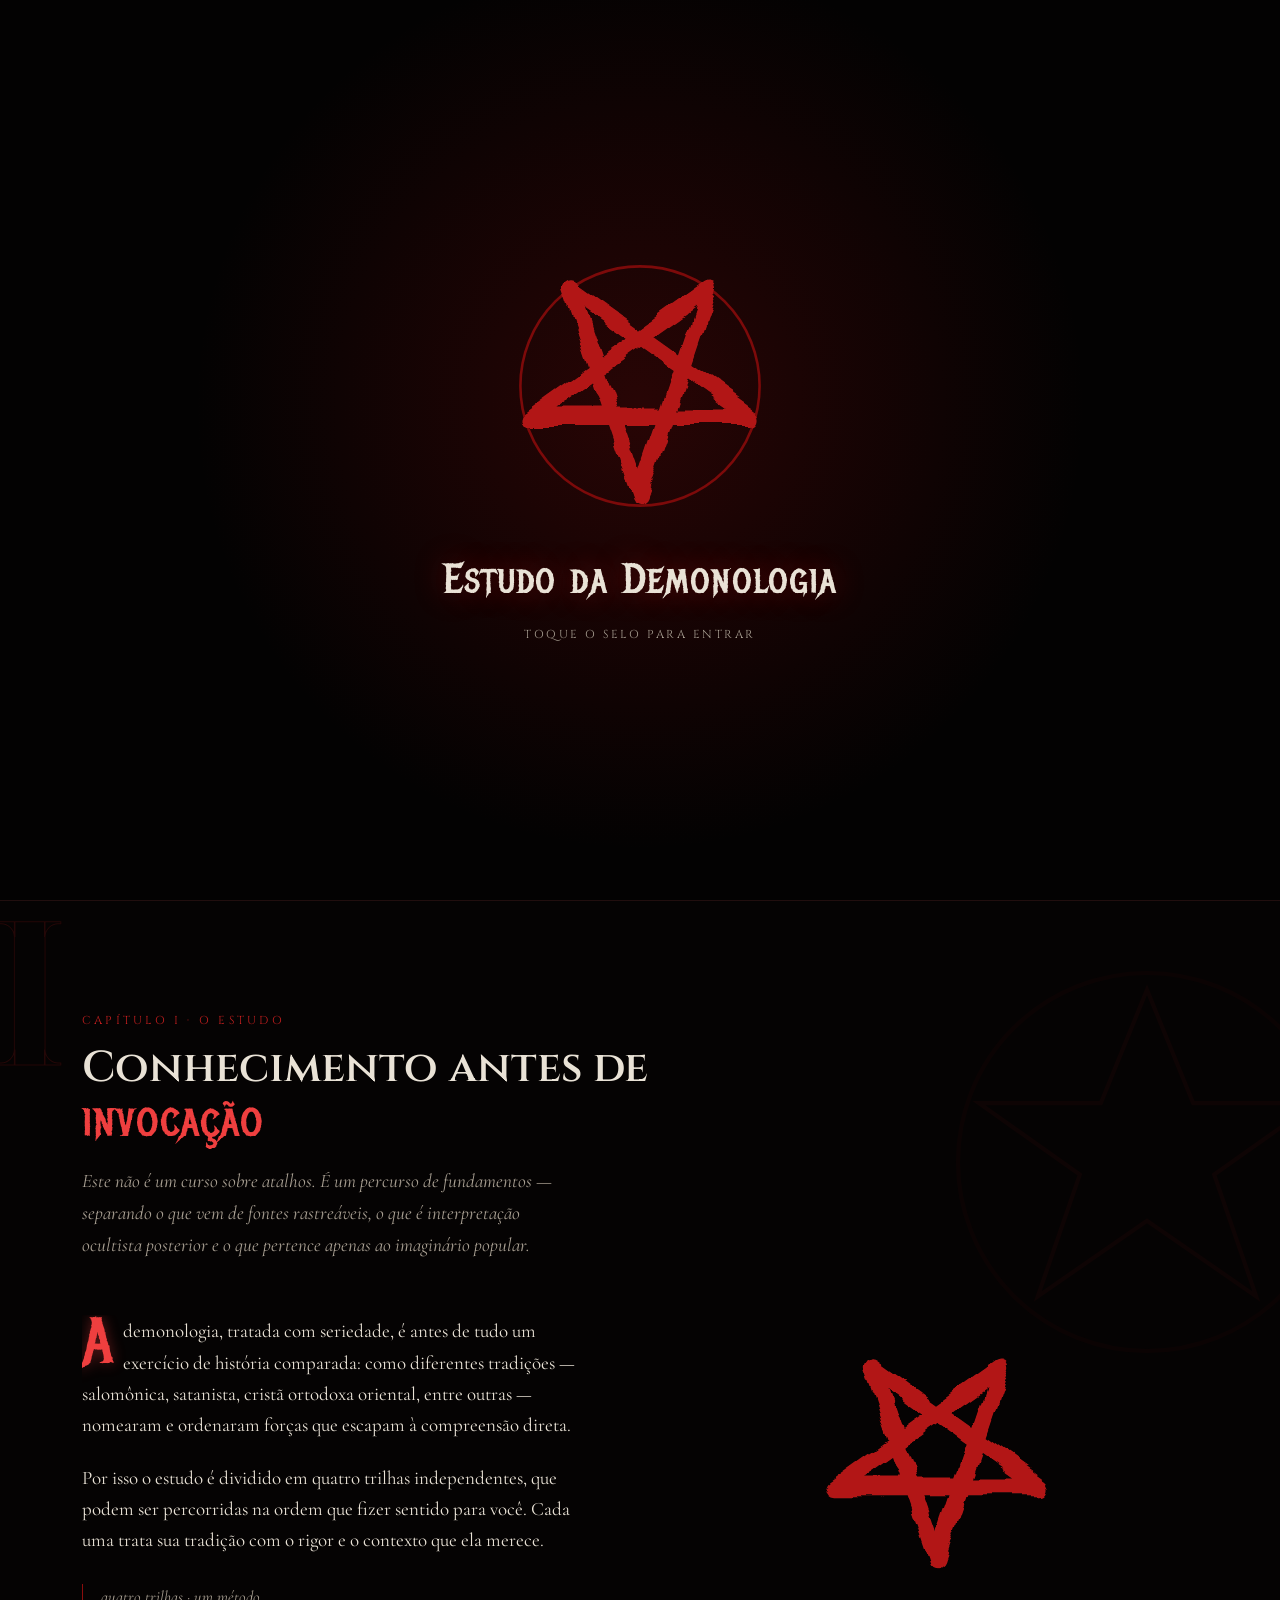
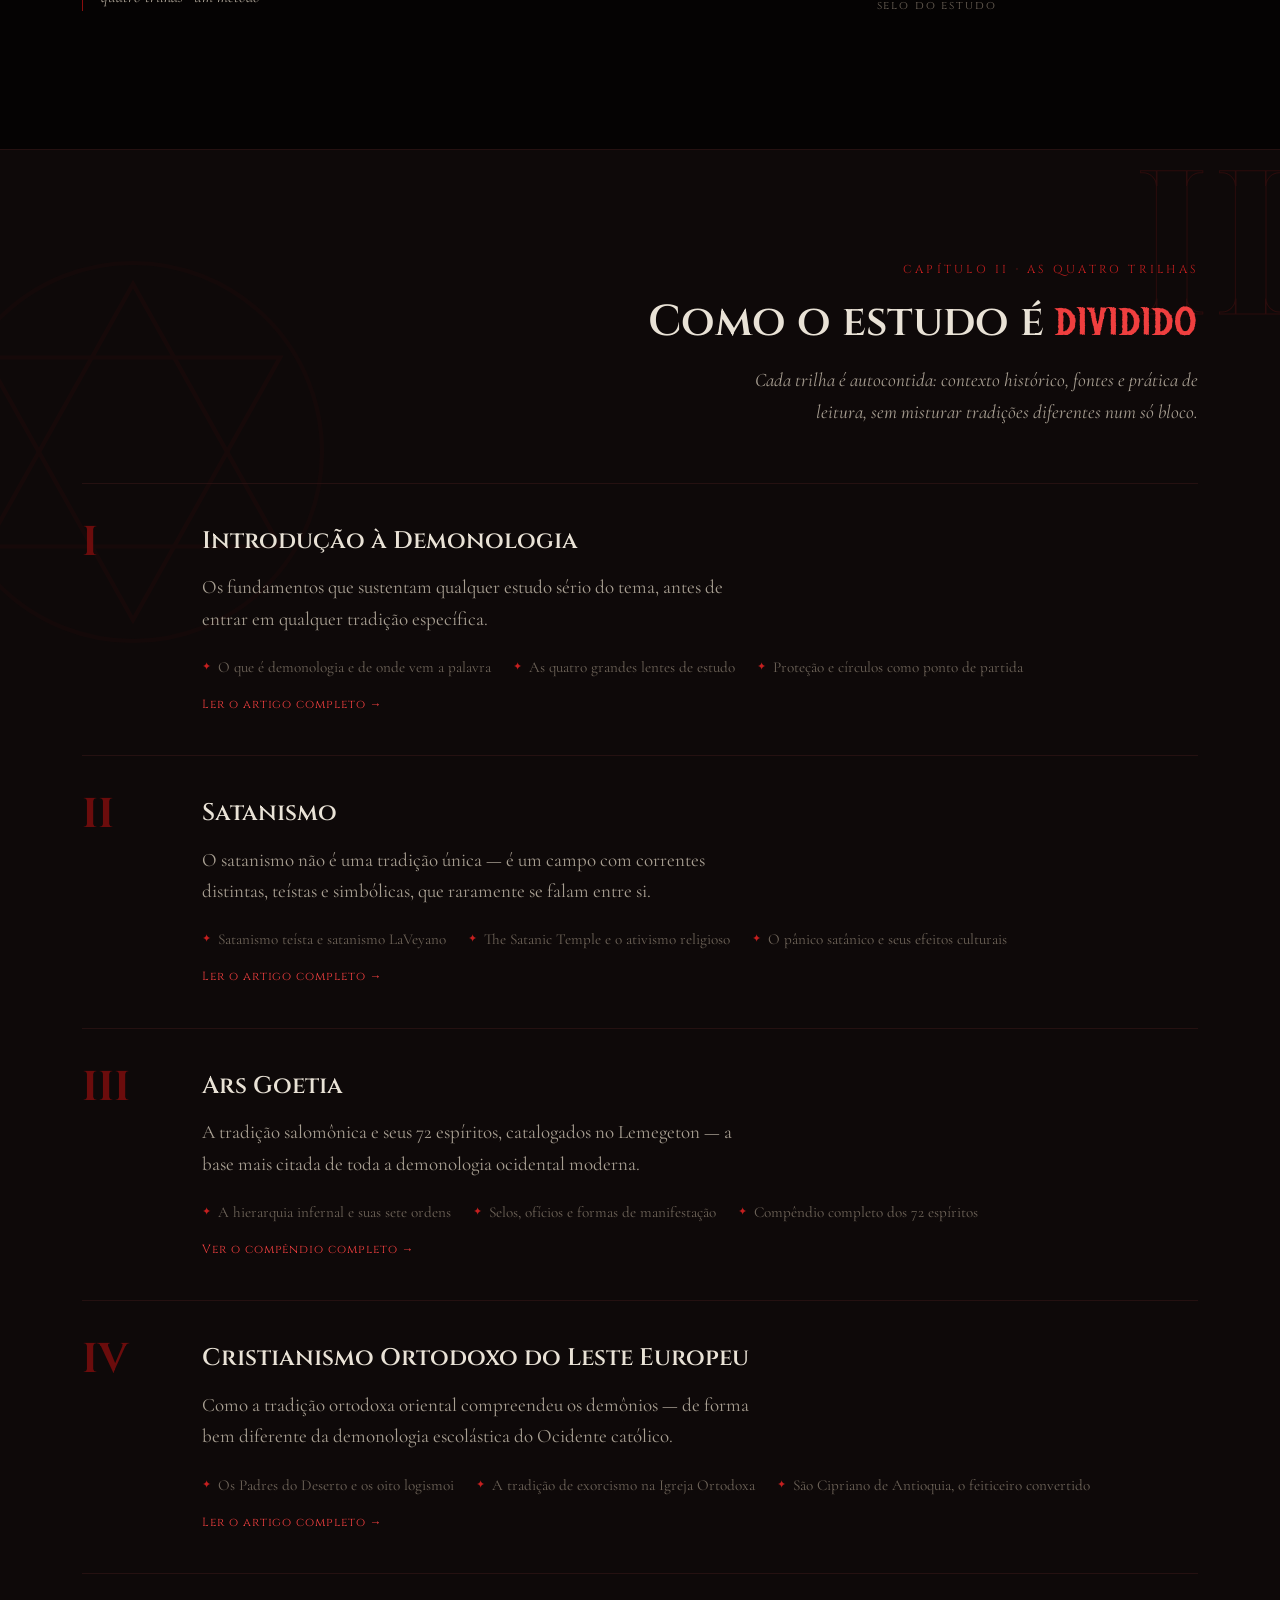
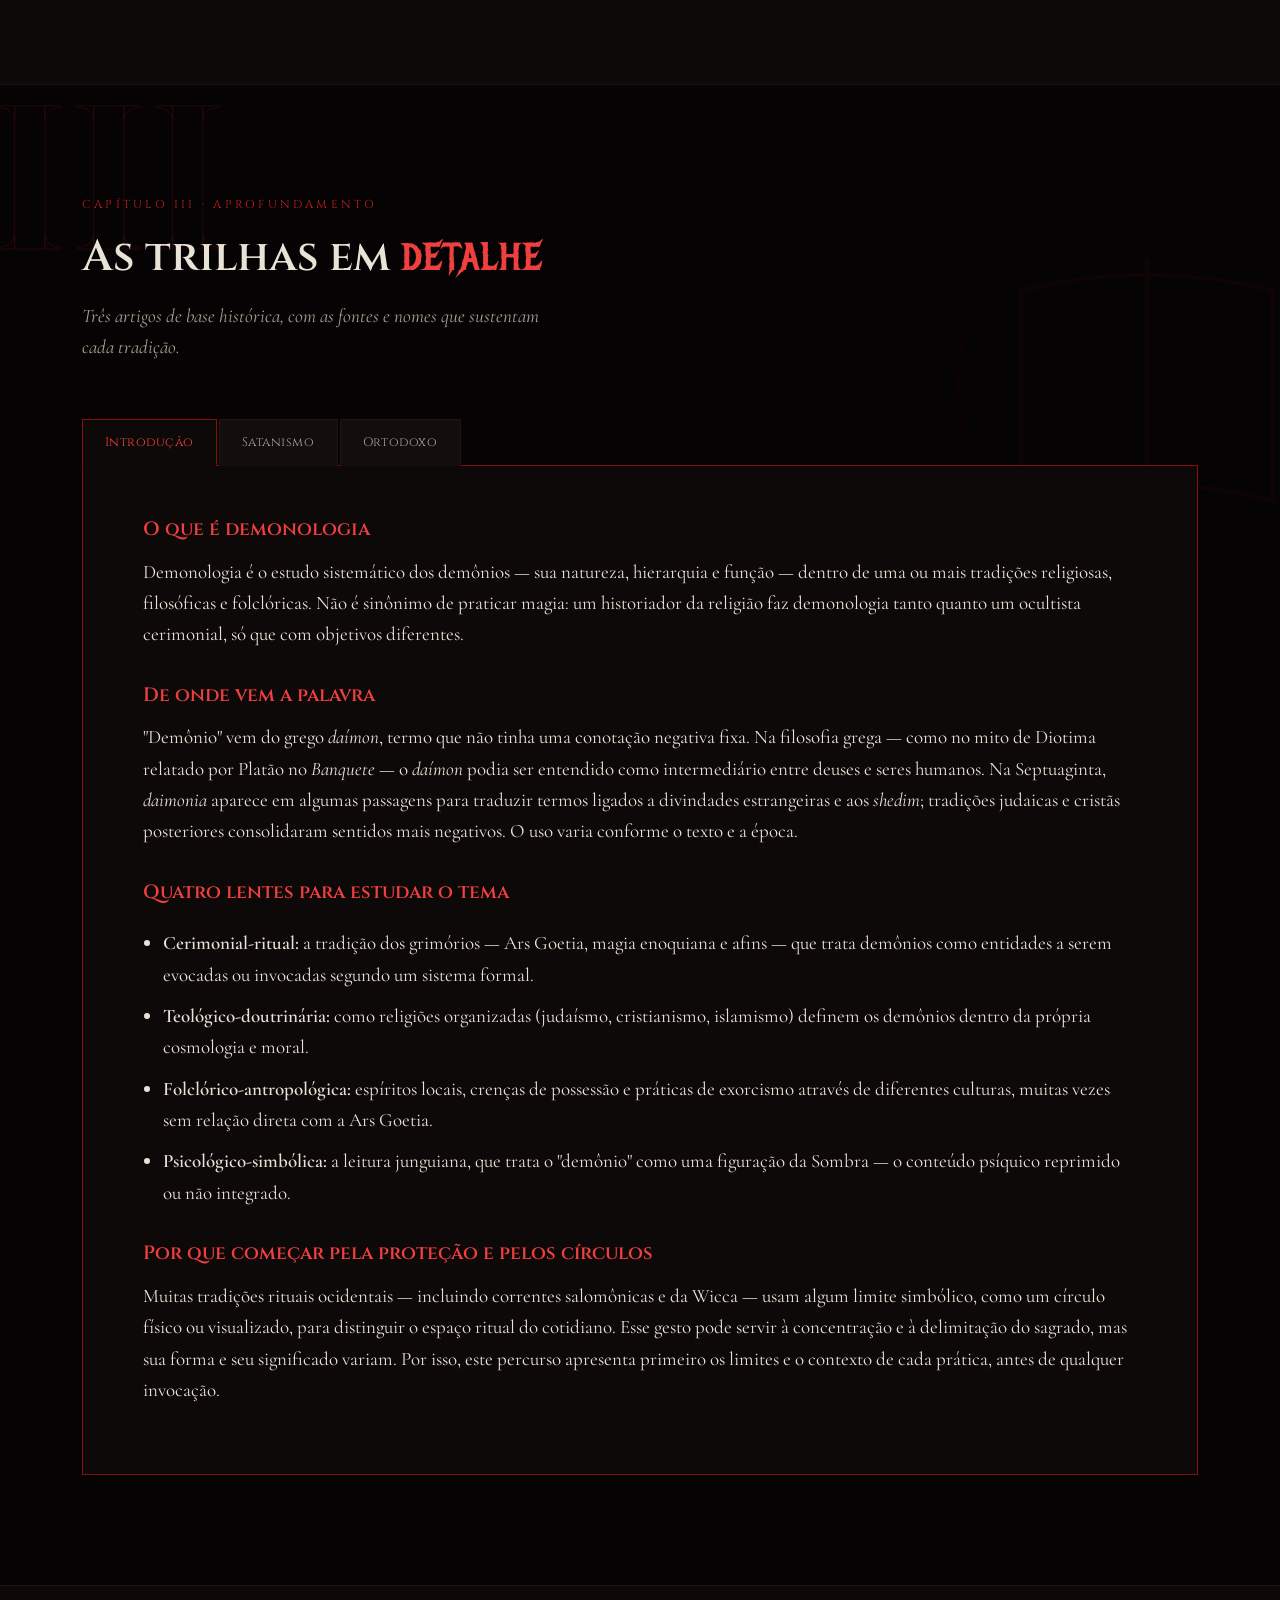
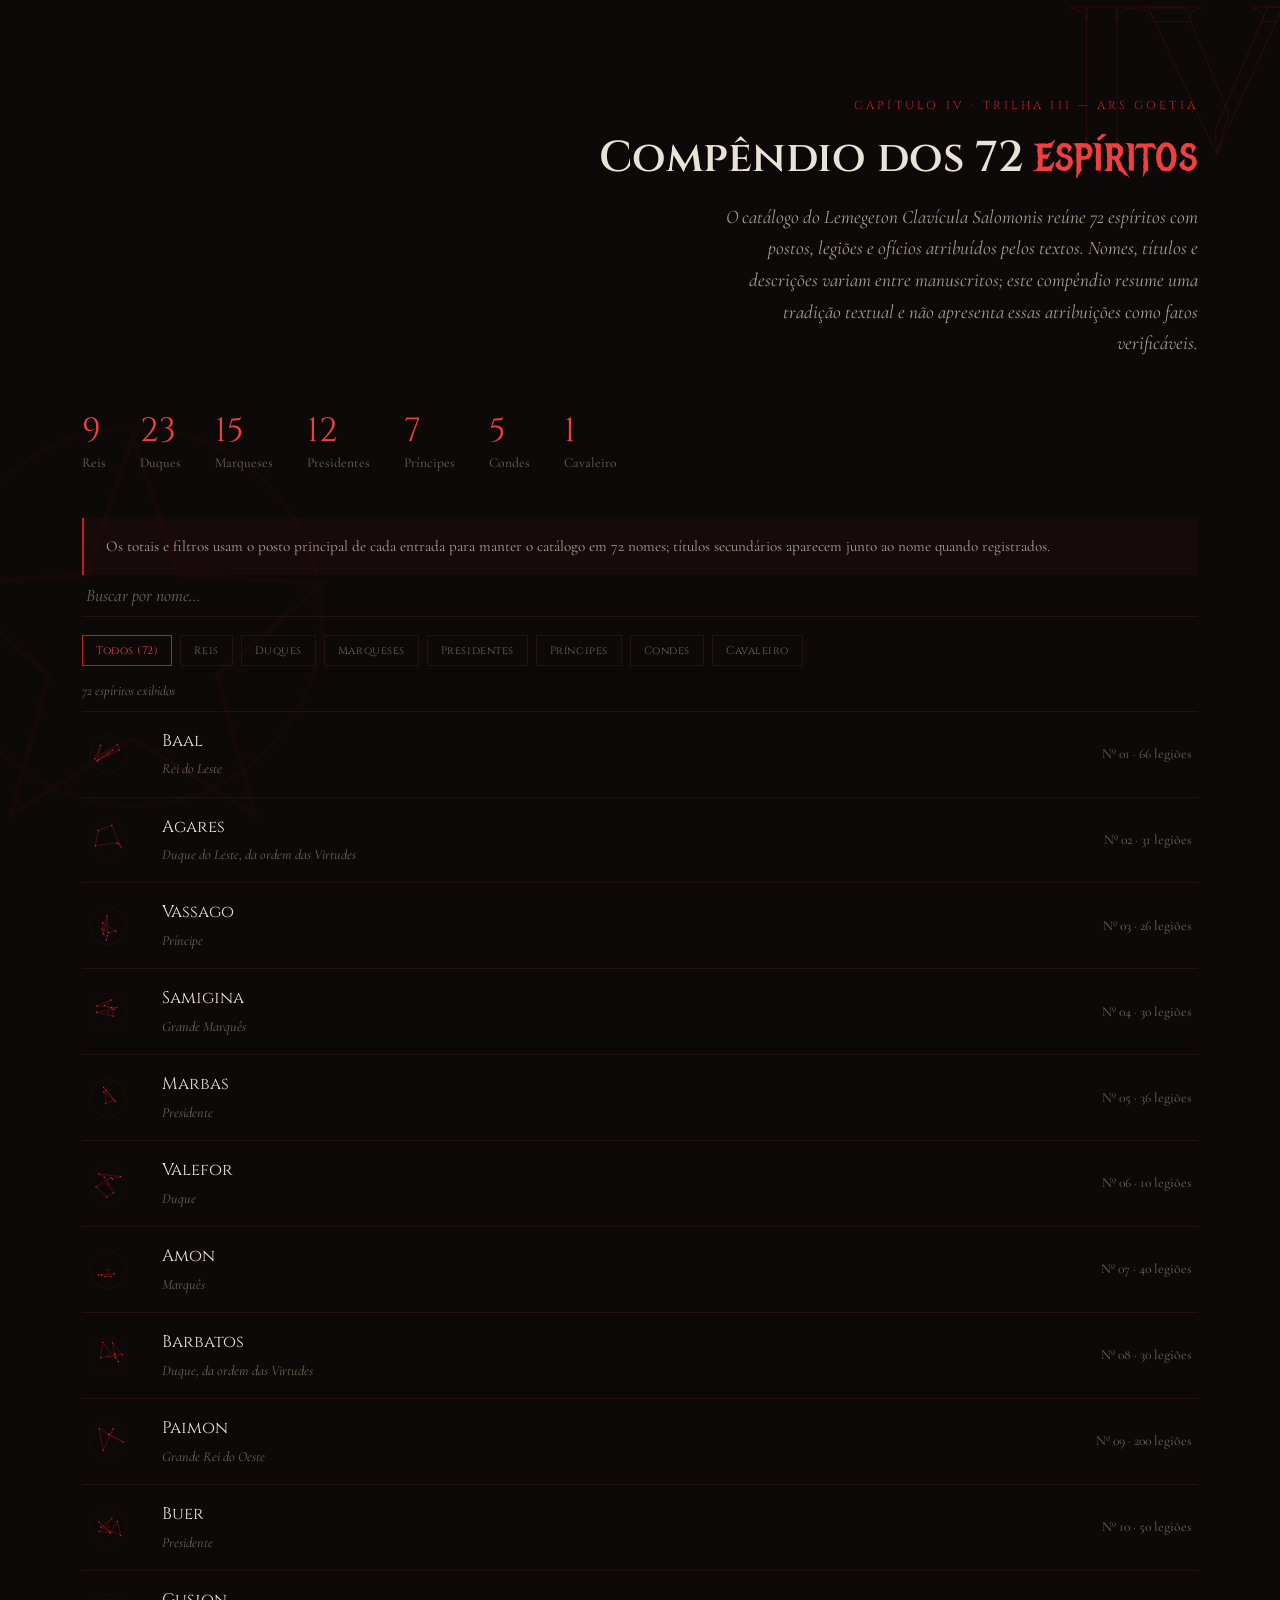
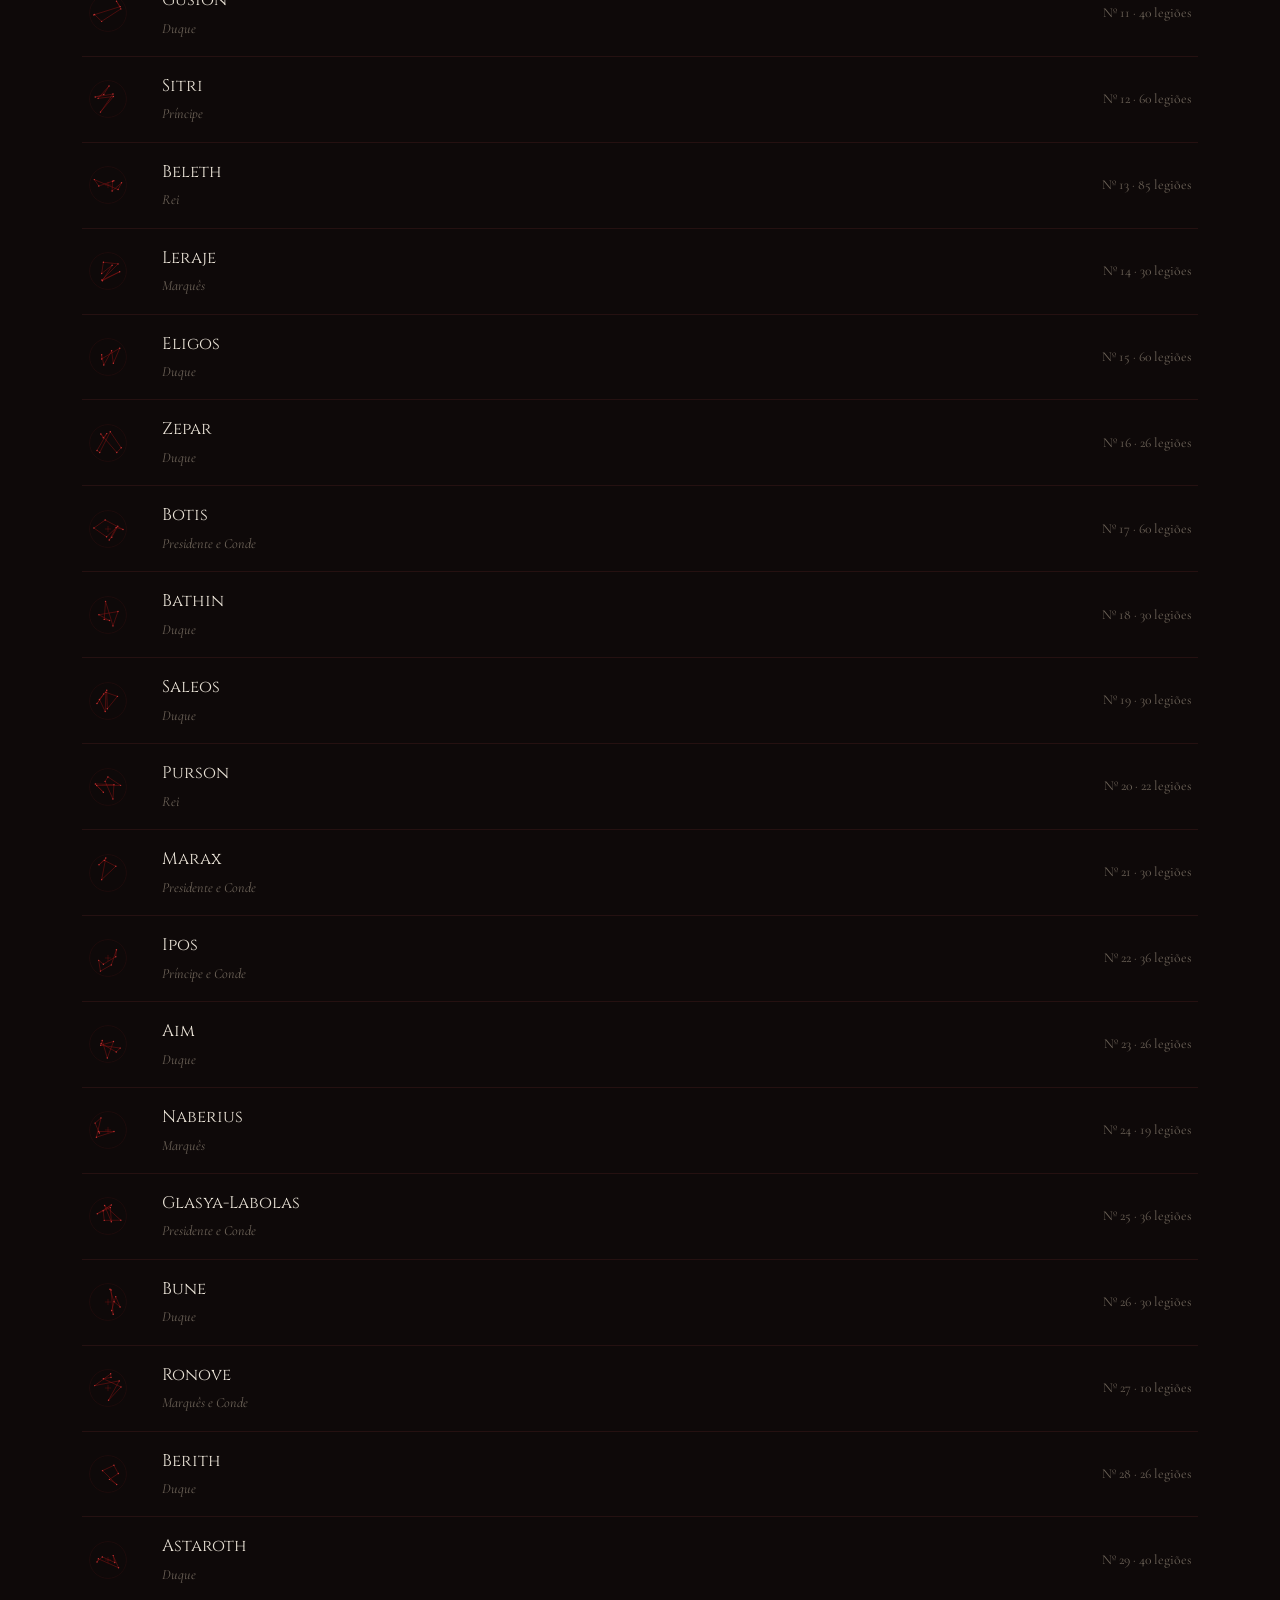
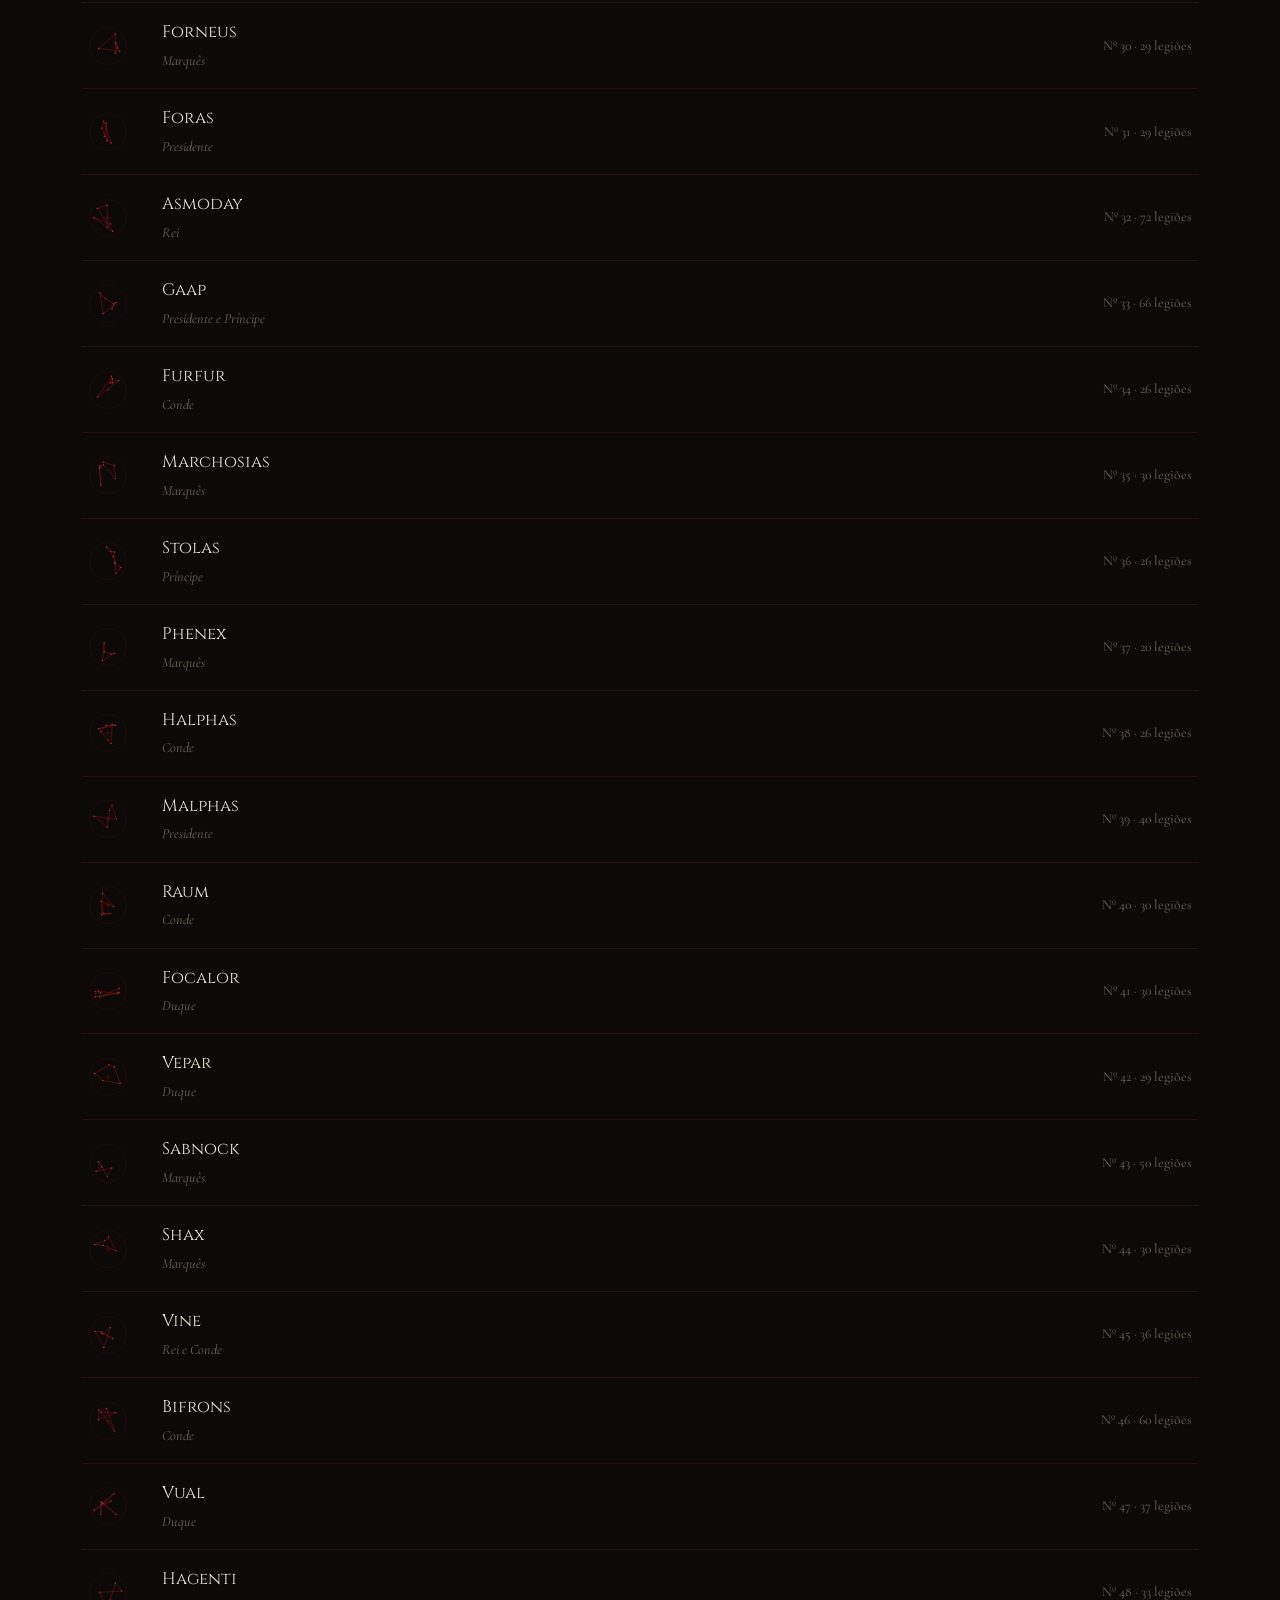
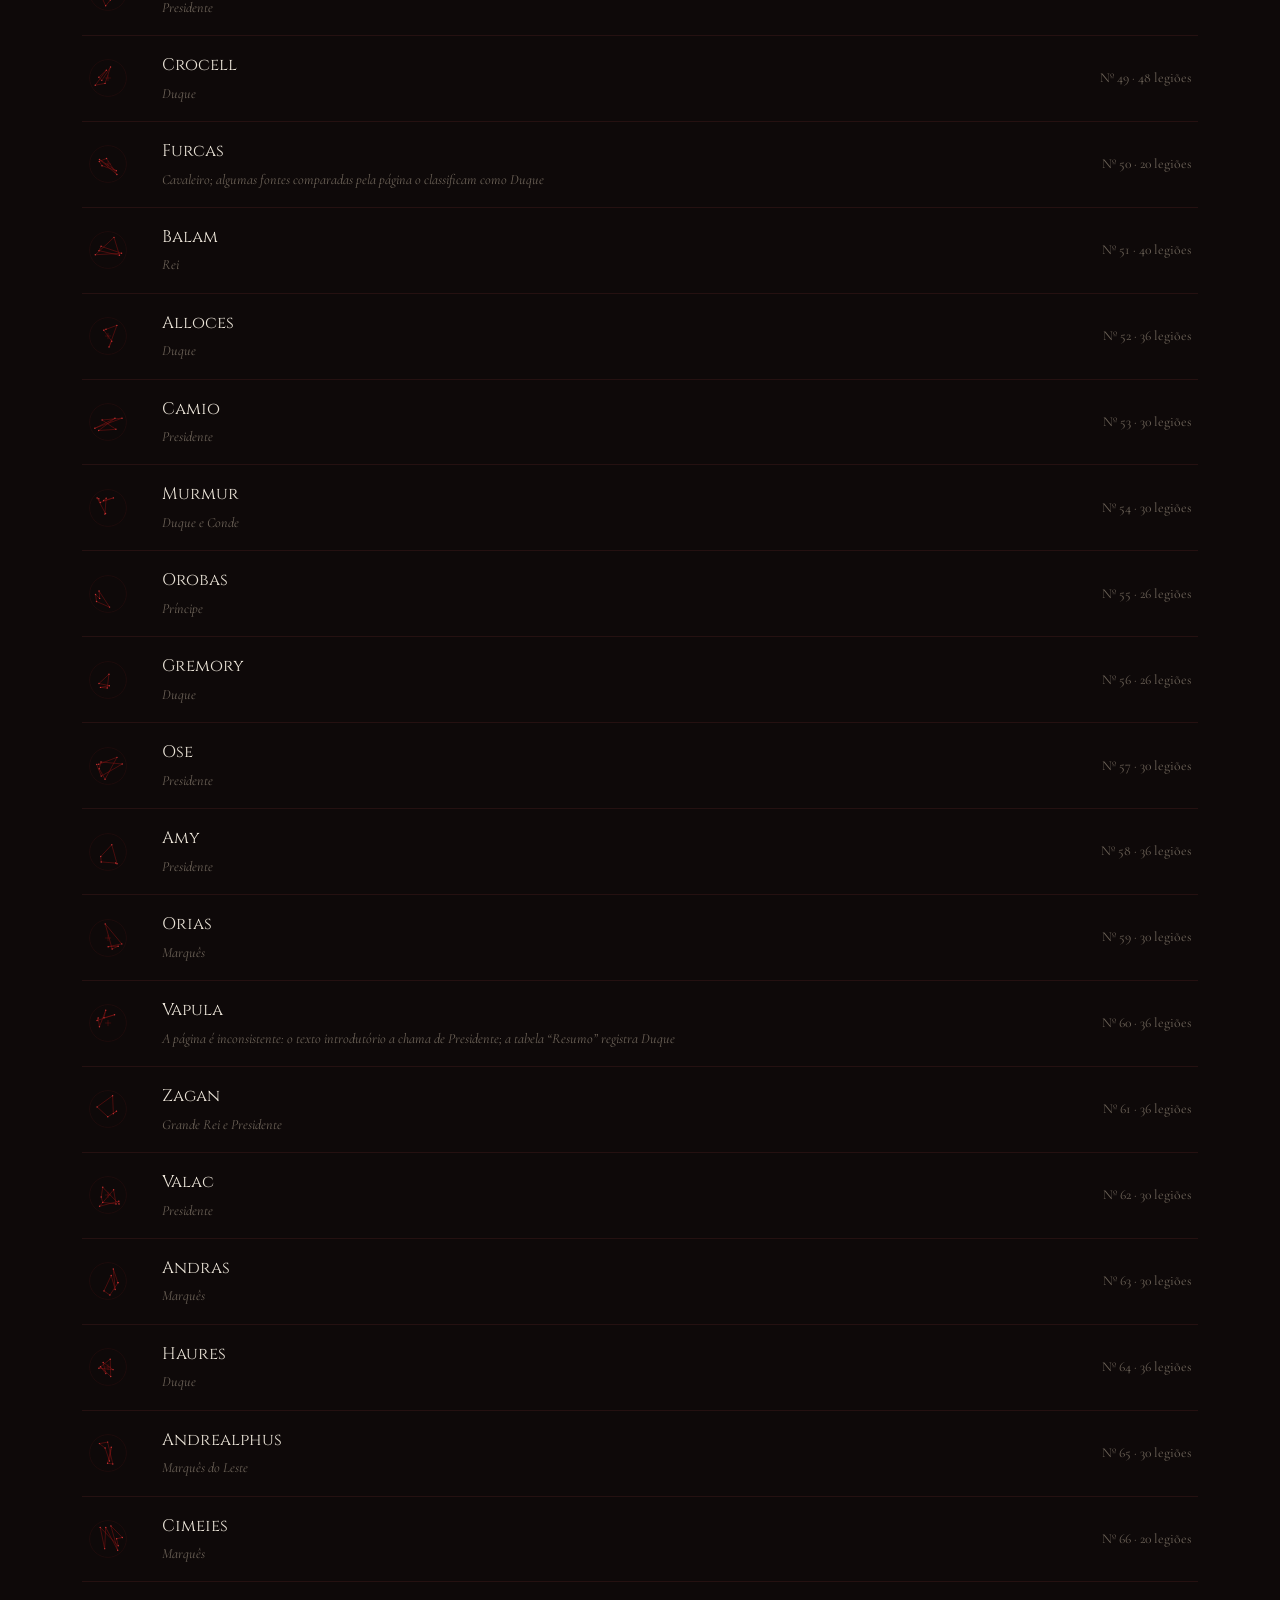
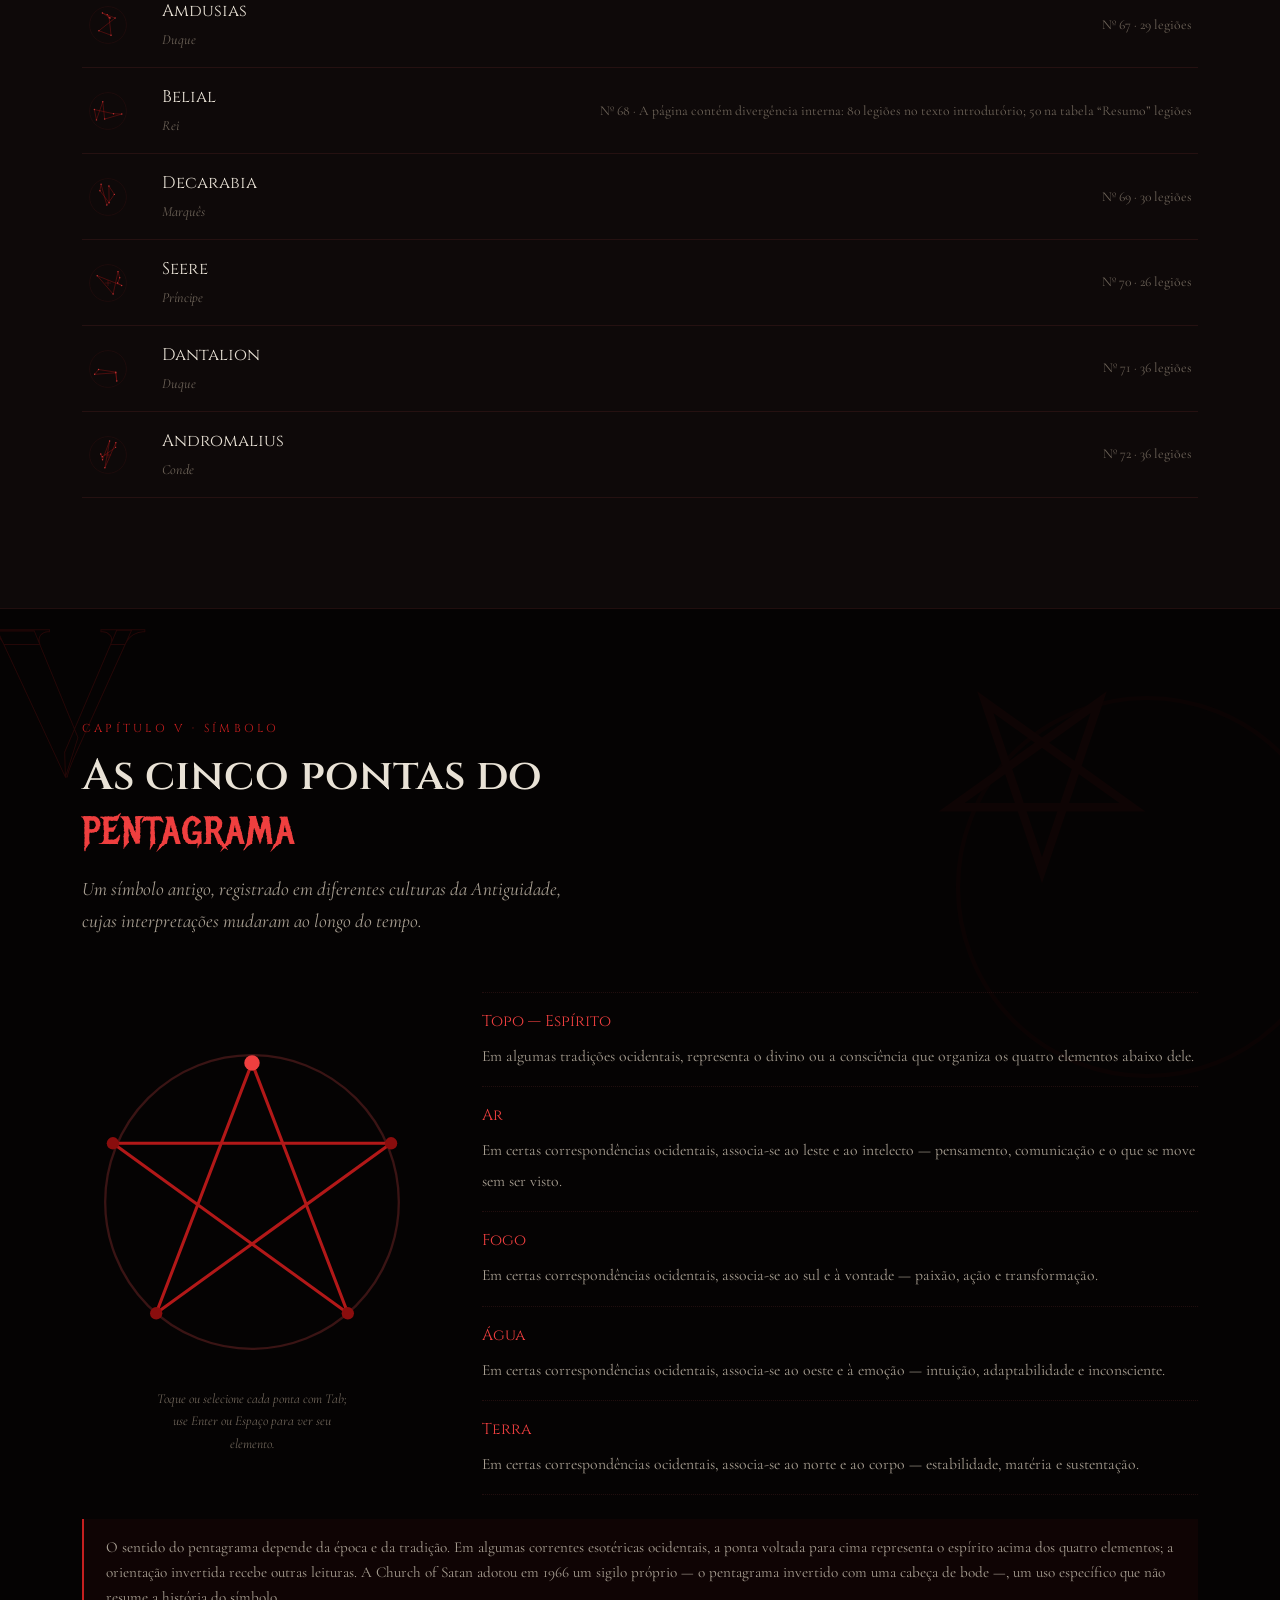
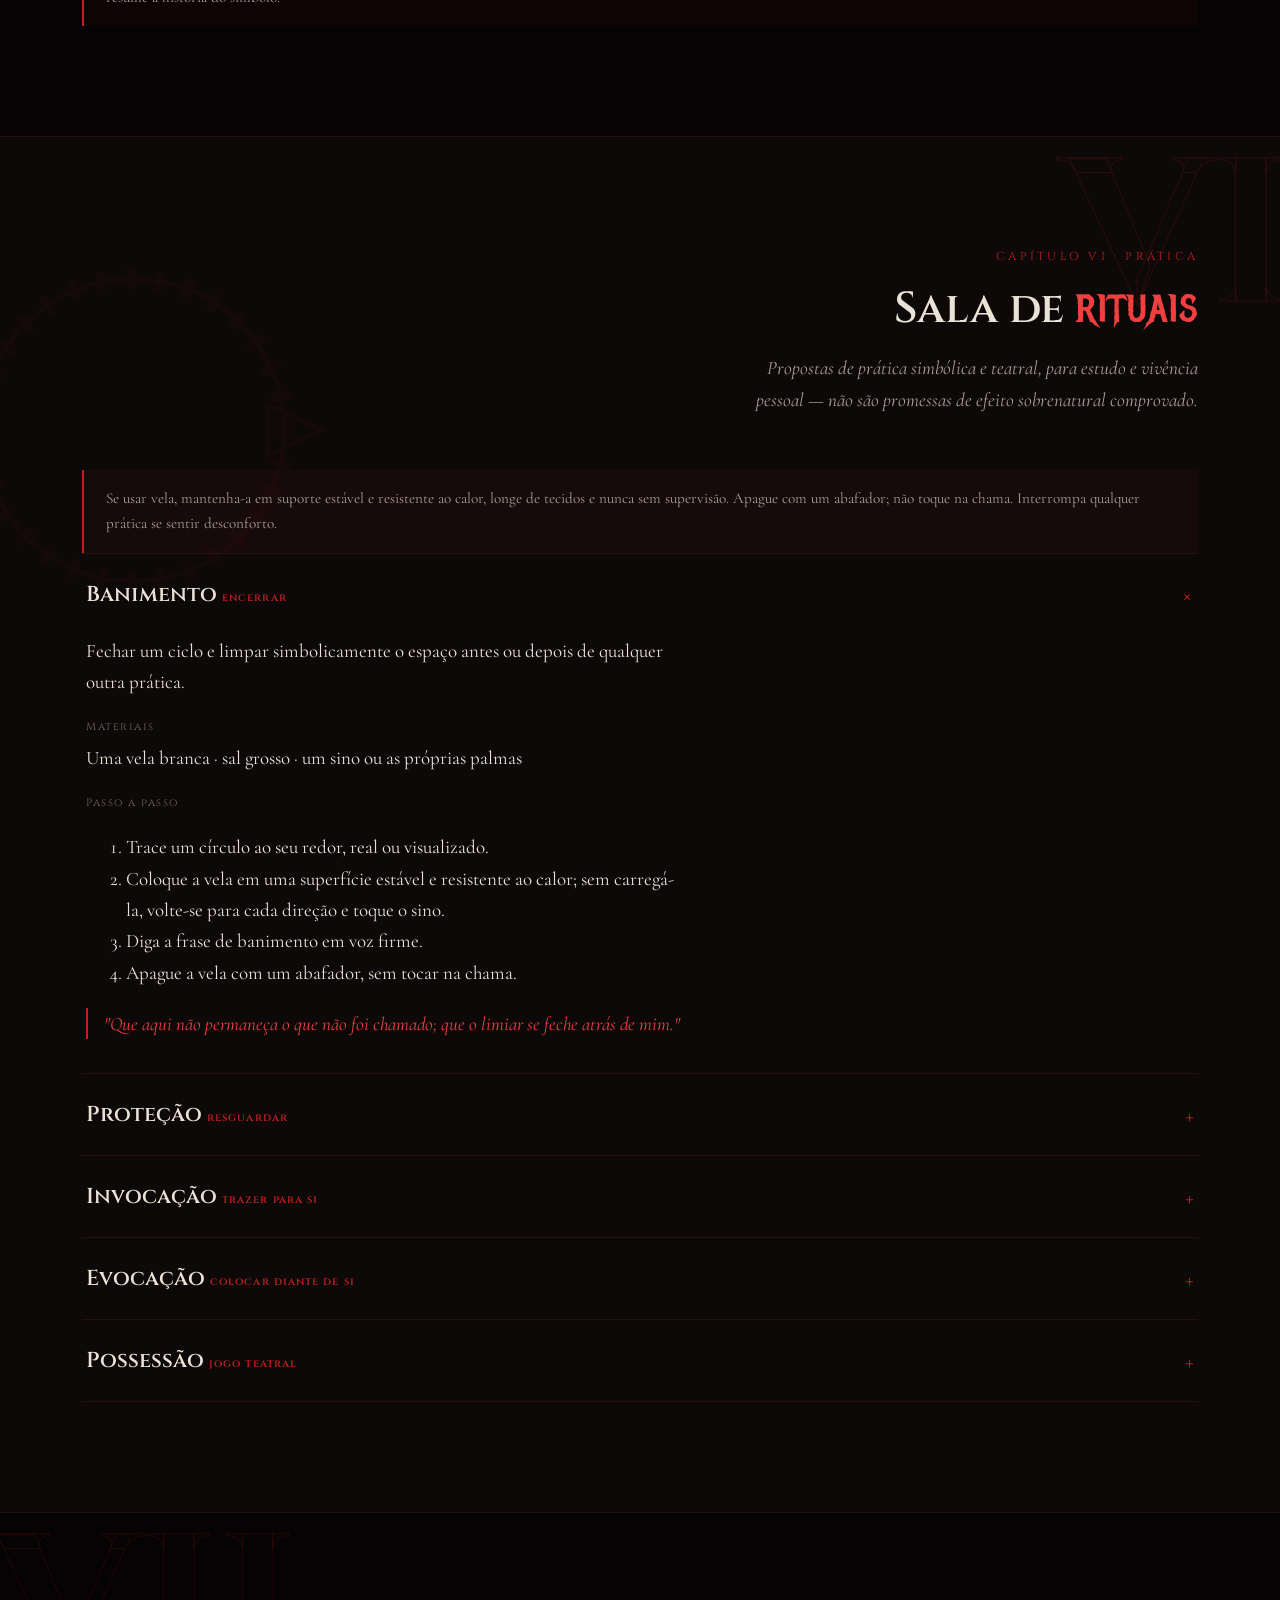
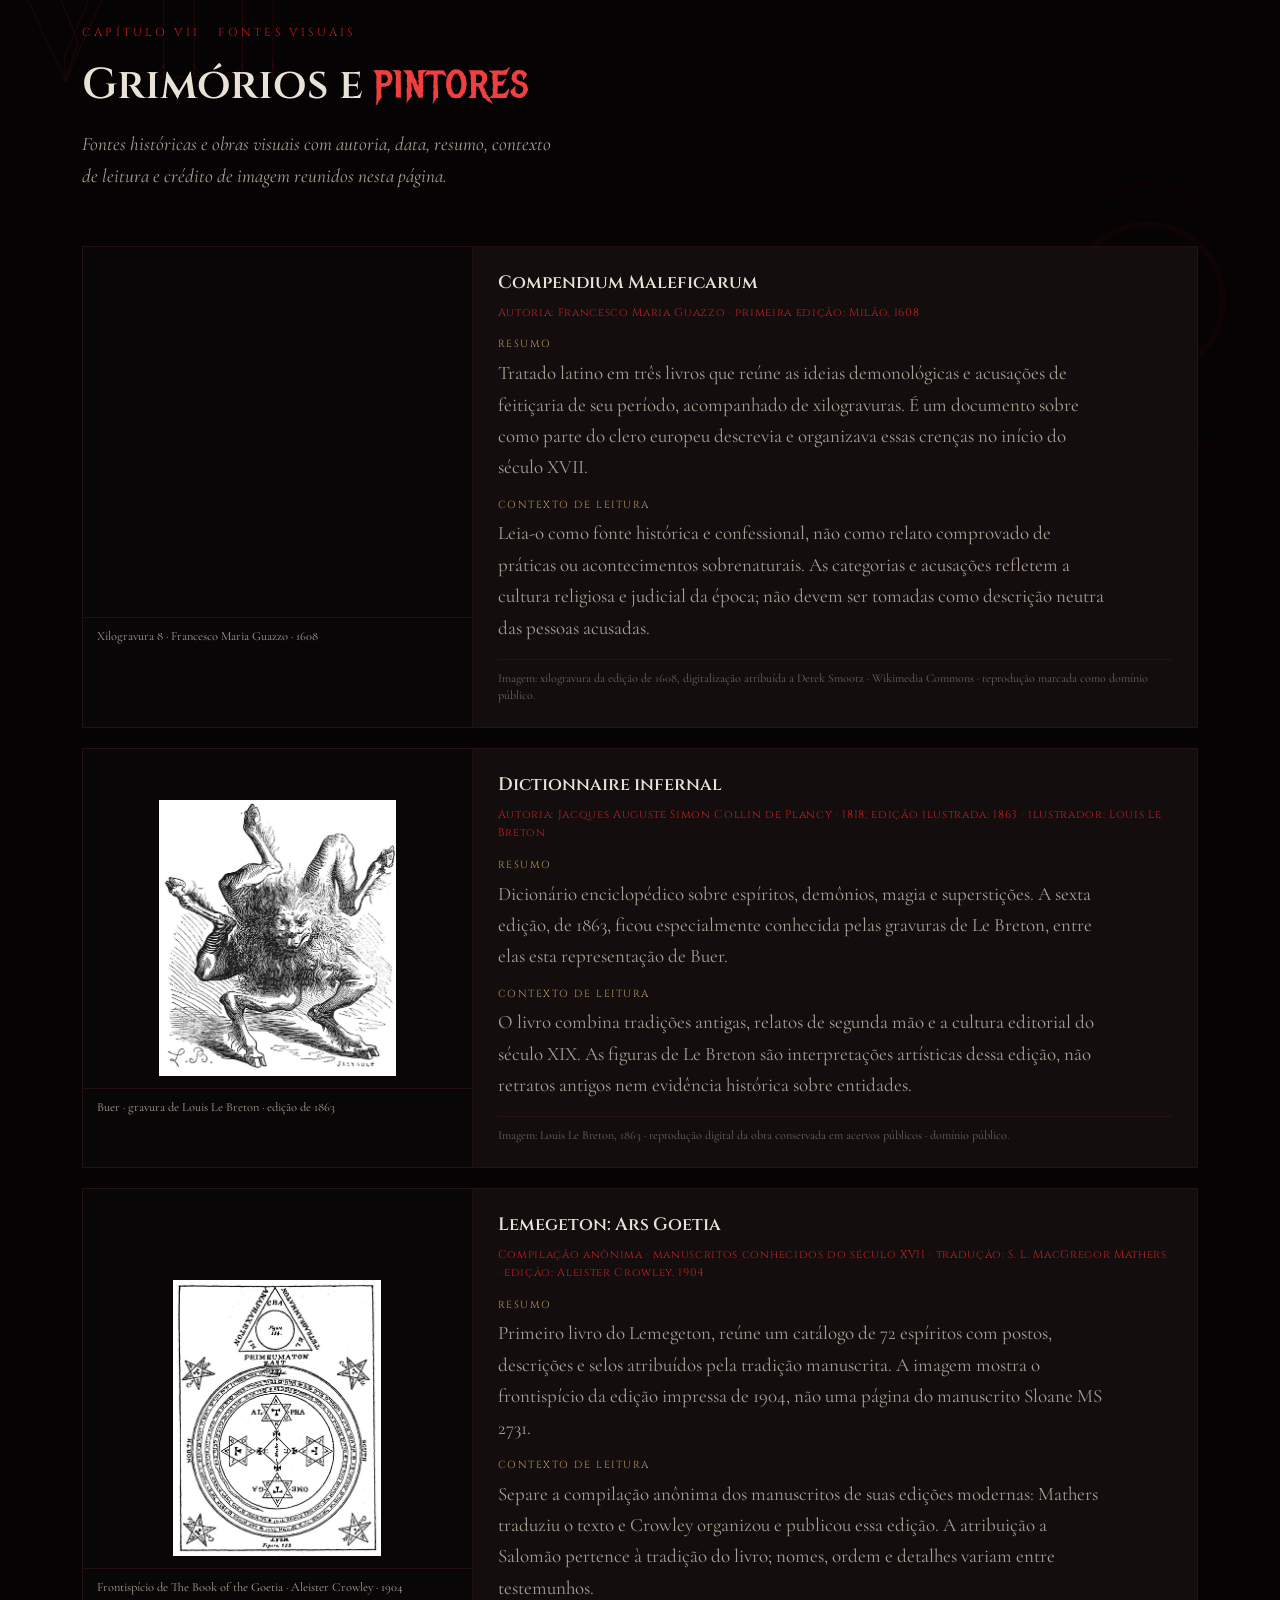
==== commit ff976bdd: "Add files via upload" ====
--- a/index.html
+++ b/index.html
@@ -301,7 +301,7 @@
   }
   .demon-modal.open { opacity: 1; visibility: visible; pointer-events: auto; transition: opacity .3s ease; }
   .demon-modal-panel {
-    max-width: 620px; width: 100%; max-height: 82vh; overflow-y: auto; position: relative;
+    max-width: 980px; width: 100%; max-height: 88vh; overflow-y: auto; position: relative;
     background: var(--bg-raised); border: 1px solid var(--red); padding: 40px clamp(24px,5vw,44px);
     transform: translateY(16px) scale(0.98); transition: transform .3s ease;
   }
@@ -316,6 +316,19 @@
   .modal-name { font-size: 1.9rem; }
   .modal-rank { font-family: 'Cinzel', serif; font-size: 0.78rem; color: var(--ink-dim); margin-top: 4px; }
   .modal-full { font-size: 1.06rem; line-height: 1.72; margin: 0 0 20px; }
+  .daemon-source-kicker { font-family:'Cinzel',serif; font-size:.66rem; letter-spacing:.12em; color:var(--red-glow); text-transform:uppercase; margin:26px 0 10px; }
+  .daemon-facts { display:grid; grid-template-columns:repeat(2,minmax(0,1fr)); border-top:1px solid var(--line); border-left:1px solid var(--line); margin:16px 0 24px; }
+  .daemon-fact { padding:12px 14px; border-right:1px solid var(--line); border-bottom:1px solid var(--line); min-width:0; }
+  .daemon-fact dt { margin:0 0 4px; font-family:'Cinzel',serif; font-size:.62rem; letter-spacing:.08em; text-transform:uppercase; color:var(--red-bright); }
+  .daemon-fact dd { margin:0; color:var(--ink-dim); font-size:.95rem; line-height:1.45; overflow-wrap:anywhere; }
+  .daemon-section { margin:0 0 20px; padding:20px 22px; border:1px solid var(--line); background:rgba(196,31,31,.025); }
+  .daemon-section h4 { font-family:'Cinzel',serif; color:var(--ink); font-size:.92rem; margin:0 0 9px; letter-spacing:.04em; }
+  .daemon-section p { margin:0; color:var(--ink-dim); line-height:1.65; }
+  .daemon-section p + p { margin-top:10px; }
+  .daemon-source-ref { font-size:.82rem; color:var(--ink-faint); overflow-wrap:anywhere; }
+  .source-url { font-family:ui-monospace,SFMono-Regular,Consolas,monospace; font-size:.74rem; color:var(--ink-faint); word-break:break-all; }
+  .source-badge { display:inline-block; margin-top:7px; border:1px solid var(--line); padding:4px 8px; font-family:'Cinzel',serif; font-size:.56rem; letter-spacing:.08em; text-transform:uppercase; color:var(--ink-faint); }
+  @media(max-width:680px){ .daemon-facts{grid-template-columns:1fr}.modal-head{align-items:flex-start}.sigil-modal{width:82px!important;height:82px!important}.demon-modal-panel{padding:34px 18px 28px}.daemon-section{padding:16px} }
 
   /* ============ Cap V — Pentagrama ============ */
   .penta-layout { display: grid; grid-template-columns: 340px 1fr; gap: 60px; align-items: center; }
@@ -452,6 +465,7 @@
   <a href="#pentagrama"><span>As cinco pontas</span><span class="roman">V</span></a>
   <a href="#rituais"><span>Sala de rituais</span><span class="roman">VI</span></a>
   <a href="rituais.html"><span>Rituais</span><span class="roman">↗</span></a>
+  <a href="umbra.html"><span>Portal de Umbra</span><span class="roman">↗</span></a>
   <a href="#referencias"><span>Grimórios e pintores</span><span class="roman">VII</span></a>
   <a href="#instrutor"><span>A Guardiã do Estudo</span><span class="roman">VIII</span></a>
 </nav>
@@ -481,6 +495,7 @@
         <a class="btn solid" href="#trilhas">Ver as trilhas</a>
         <a class="btn ghost" href="#rituais">Sala de rituais</a>
         <a class="btn ghost" href="rituais.html">Rituais</a>
+        <a class="btn ghost" href="umbra.html">Portal de Umbra</a>
       </div>
     </div>
     <div class="tp-descend"><svg viewBox="0 0 24 36"><path d="M12 2 v26 M4 20 l8 10 l8 -10" fill="none" stroke="#b21818" stroke-width="1.6"/></svg></div>
@@ -930,6 +945,7 @@
   <small>© 2026 · Estudos de Demonologia · Conduzida por Astrid Castro</small>
 </footer>
 
+<script src="assets/goetia-detalhes.js"></script>
 <script>
 // ---------- Portal / capa selada ----------
 const gate = document.getElementById('gate');
@@ -1255,35 +1271,64 @@
 const noResults = document.getElementById('no-results');
 let activeFilter = 'todos';
 
-grid.innerHTML = demons.map((d, i) => `
-  <div class="ledger-row" data-rank="${d.rf}" data-name="${normalizeText(d.nm)}" data-index="${i}" tabindex="0" role="button" aria-haspopup="dialog">
-    <div class="ledger-sig">${generateSigil(hashStr(d.nm + d.n))}</div>
-    <div class="ledger-name">${d.nm}<span class="rank">${d.r}</span></div>
-    <div class="ledger-meta">Nº ${String(d.n).padStart(2,'0')} · ${d.l} legiões</div>
-  </div>
-`).join('');
+grid.innerHTML = demons.map((d, i) => {
+  const s = (window.GOETIA_SOURCE_DETAILS || {})[d.n] || {};
+  const displayName = s.name || d.nm;
+  const searchText = normalizeText([displayName,d.nm,s.aliases,s.elements,s.entity,s.others].filter(Boolean).join(' '));
+  return `
+  <div class="ledger-row" data-rank="${d.rf}" data-name="${searchText}" data-index="${i}" tabindex="0" role="button" aria-haspopup="dialog">
+    <div class="ledger-sig">${generateSigil(hashStr(displayName + d.n))}</div>
+    <div class="ledger-name">${escapeHTML(displayName)}<span class="rank">${escapeHTML(s.hierarchy || d.r)}</span></div>
+    <div class="ledger-meta">Nº ${String(d.n).padStart(2,'0')} · ${escapeHTML(s.legions || String(d.l))} legiões</div>
+  </div>`;
+}).join('');
 
 const demonModal = document.getElementById('demon-modal');
 const demonModalBody = document.getElementById('demon-modal-body');
 let demonModalTrigger = null;
 let demonPreviousOverflow = '';
 
+
+function escapeHTML(value) {
+  return String(value ?? '').replace(/[&<>'"]/g, ch => ({'&':'&amp;','<':'&lt;','>':'&gt;',"'":'&#39;','"':'&quot;'}[ch]));
+}
+function daemonFact(label, value) {
+  if (!value) return '';
+  return `<div class="daemon-fact"><dt>${escapeHTML(label)}</dt><dd>${escapeHTML(value)}</dd></div>`;
+}
+
 function openDemonModal(i, trigger) {
   const d = demons[i];
   if (!d) return;
+  const s = (window.GOETIA_SOURCE_DETAILS || {})[d.n] || {};
   demonModalTrigger = trigger || document.activeElement;
   demonPreviousOverflow = document.body.style.overflow;
+  const facts = [
+    ['Nome na fonte', s.name], ['Outros nomes', s.aliases], ['Elementos / temas', s.elements], ['Significado / etimologia', s.meaning],
+    ['Hierarquia', s.hierarchy || d.r], ['Legiões', s.legions || String(d.l)], ['Aparência', s.appearance], ['Poderes atribuídos', s.powers],
+    ['Isopsefia / numerologia', s.iso], ['Tarot', s.tarot], ['Astrologia', s.astrology], ['Decanato', s.decan], ['Mul.Apin', s.mulapin],
+    ['Anjo correspondente', s.angel], ['Entidade associada', s.entity], ['Outras associações', s.others]
+  ].map(([k,v]) => daemonFact(k,v)).join('');
+  const searchableName = s.name || d.nm;
   demonModalBody.innerHTML = `
     <div class="modal-head">
-      ${generateSigil(hashStr(d.nm + d.n) + 900, 120)}
+      ${generateSigil(hashStr(searchableName + d.n) + 900, 120)}
       <div>
-        <div class="modal-num">Espírito Nº ${String(d.n).padStart(2,'0')} · ${d.l} legiões</div>
-        <h3 class="fraktur modal-name">${d.nm}</h3>
-        <div class="modal-rank">${d.r}</div>
+        <div class="modal-num">Espírito Nº ${String(d.n).padStart(2,'0')} · ficha ampliada</div>
+        <h3 class="fraktur modal-name">${escapeHTML(searchableName)}</h3>
+        <div class="modal-rank">${escapeHTML(s.hierarchy || d.r)}</div>
+        <span class="source-badge">Dados consolidados da URL fornecida</span>
       </div>
     </div>
-    <p class="modal-full">${d.full}</p>
-    <div class="note-box" style="margin:0;">Fonte: catálogo tradicional da Ars Goetia (Lemegeton Clavícula Salomonis). Descrição de estudo histórico-simbólico — não é um convite à prática ritual literal.</div>
+    <div class="daemon-source-kicker">Descrição geral</div>
+    <p class="modal-full">${escapeHTML(d.full)}</p>
+    <div class="daemon-source-kicker">Ficha completa da fonte</div>
+    <dl class="daemon-facts">${facts}</dl>
+    <section class="daemon-section"><h4>Análise e correspondências citadas</h4><p>${escapeHTML(s.analysis || 'Sem síntese adicional cadastrada.')}</p></section>
+    <section class="daemon-section"><h4>Oferendas, objetos e correspondências mencionados</h4><p>${escapeHTML(s.offerings || 'A página consultada não foi resumida com uma lista específica de oferendas.')}</p></section>
+    ${s.notes ? `<section class="daemon-section"><h4>Observações e divergências</h4><p>${escapeHTML(s.notes)}</p></section>` : ''}
+    <div class="note-box" style="margin:0 0 14px;">A ficha consolida e parafraseia o conteúdo da página indicada do Projeto Daemons. Associações mitológicas, astrológicas, mágicas, médicas ou históricas específicas são apresentadas como interpretações da fonte, não como consenso acadêmico ou fato verificável.</div>
+    <div class="daemon-source-ref"><strong>Fonte consultada:</strong> Projeto Daemons · ${escapeHTML(s.name || d.nm)}<br><span class="source-url">${escapeHTML(s.url || '')}</span><br><span>O símbolo gráfico acima é um motivo visual gerado pelo próprio site e não deve ser confundido com o selo histórico reproduzido na página-fonte.</span></div>
   `;
   demonModal.classList.add('open');
   demonModal.setAttribute('aria-hidden', 'false');
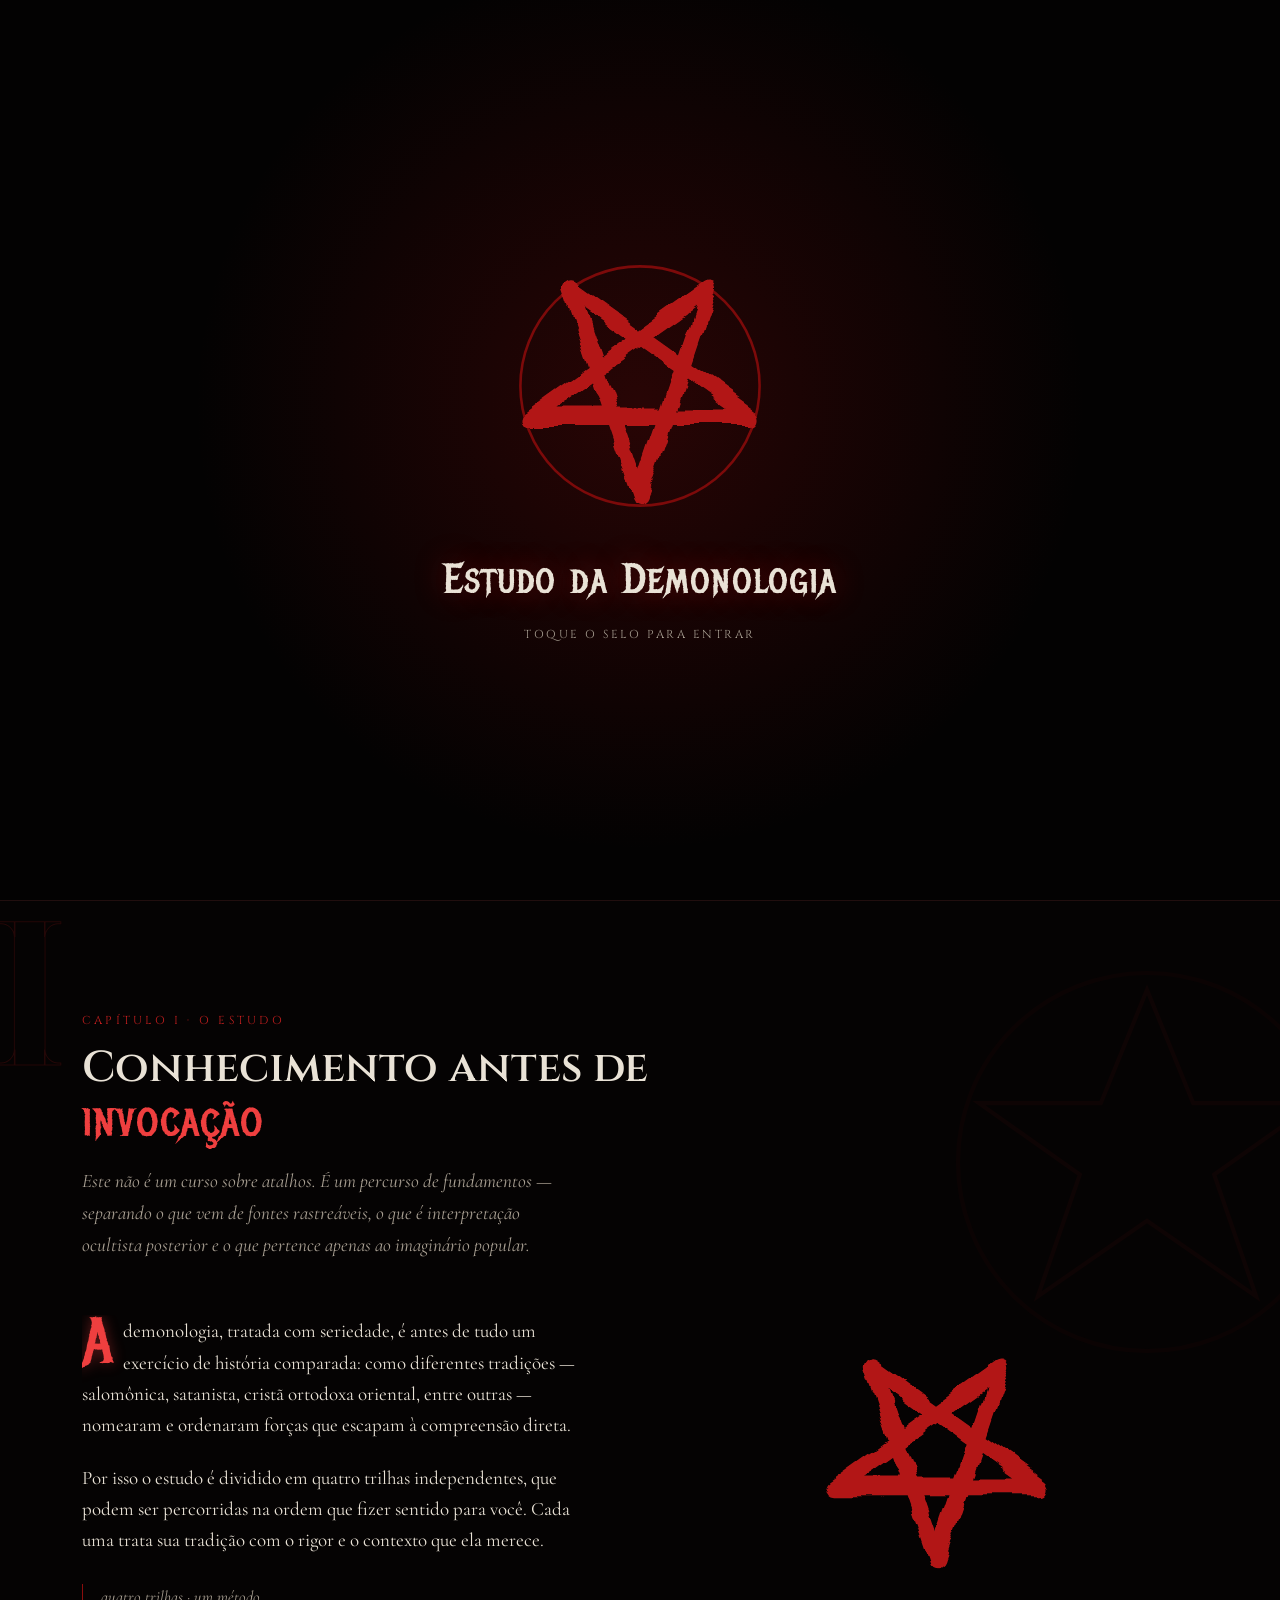
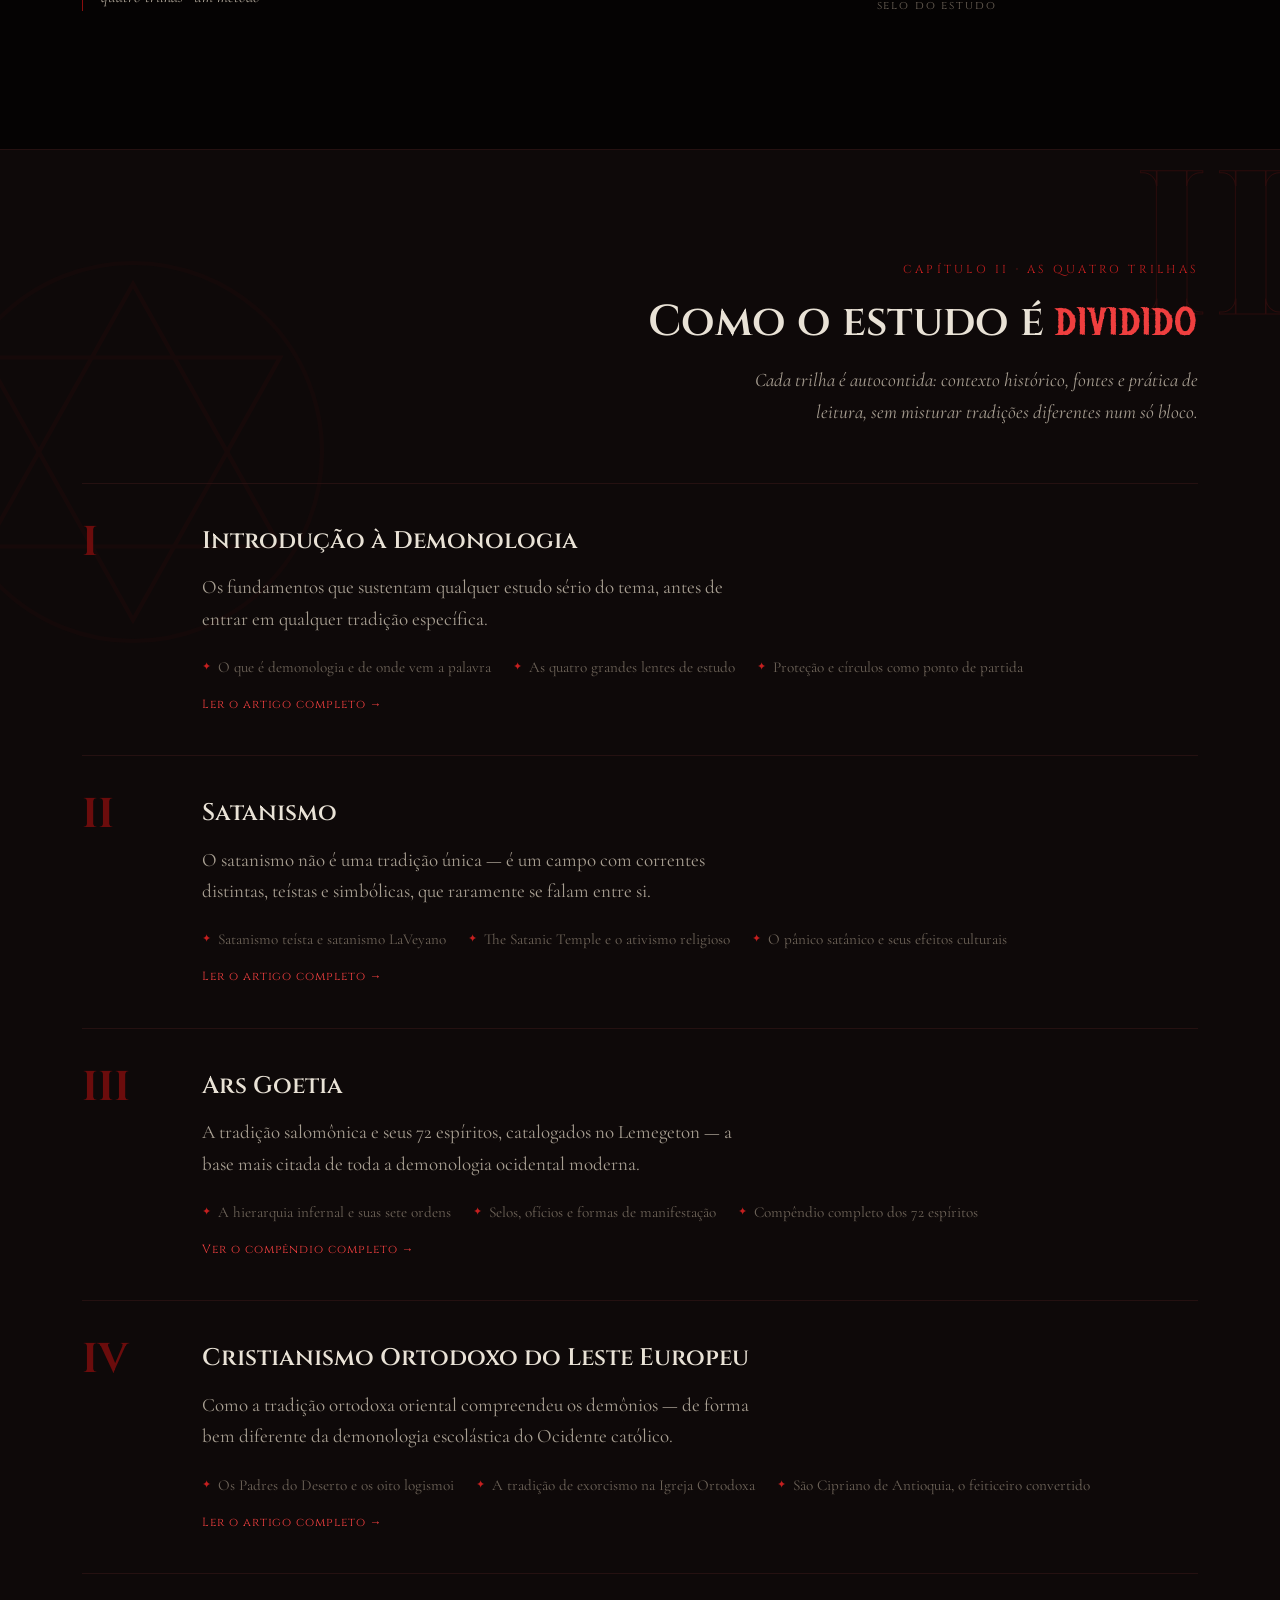
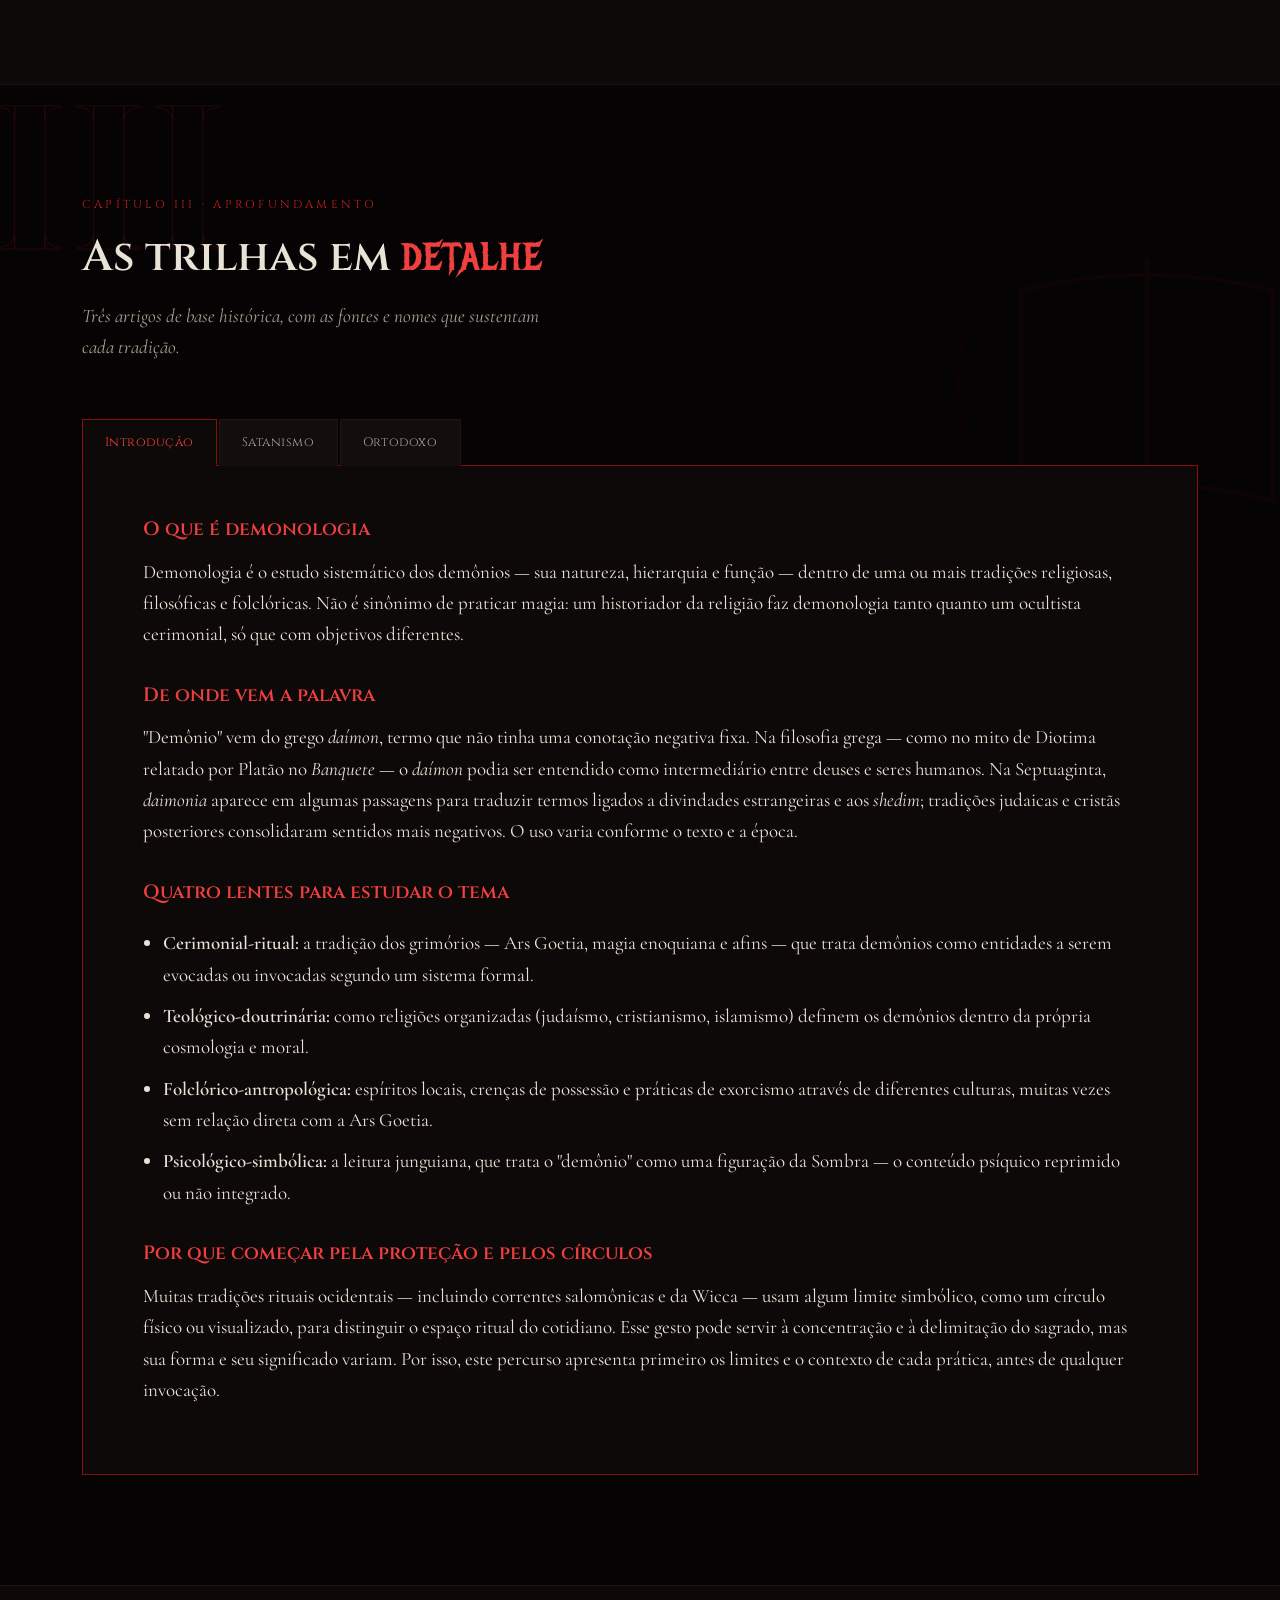
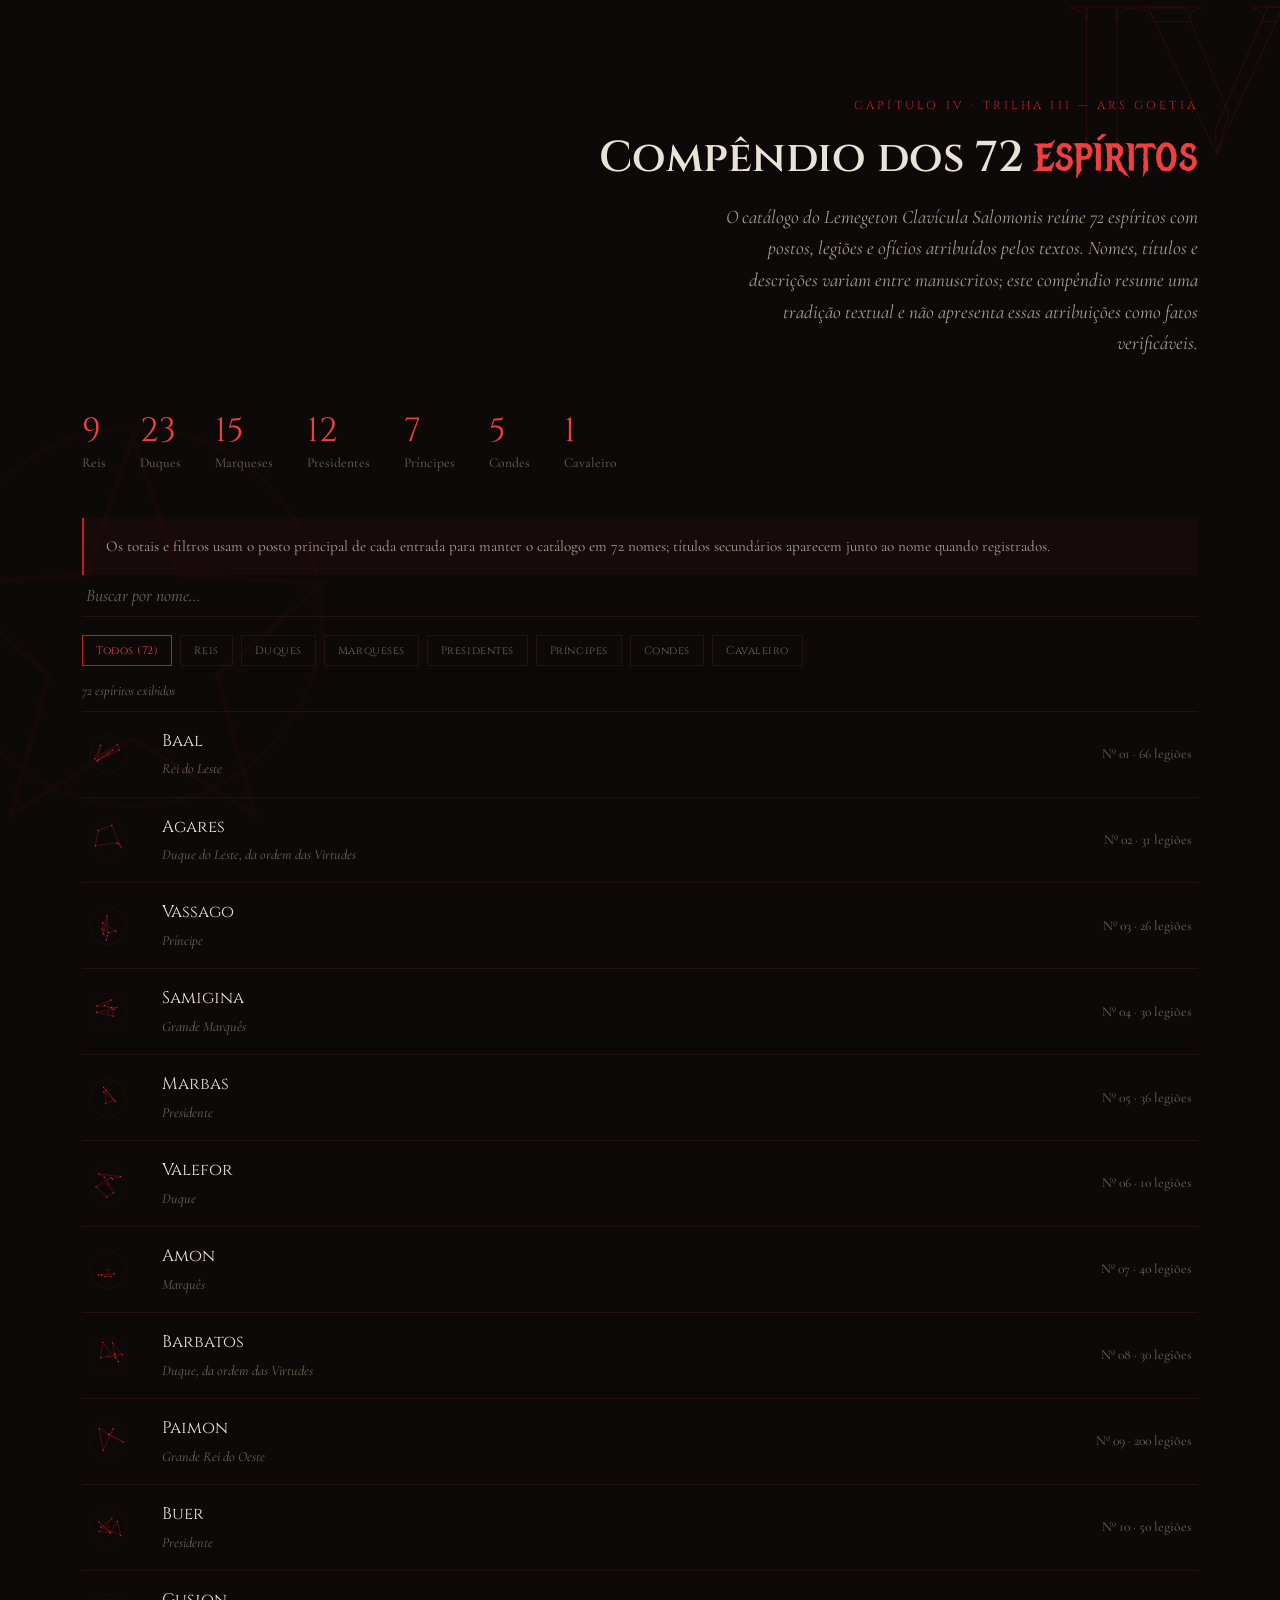
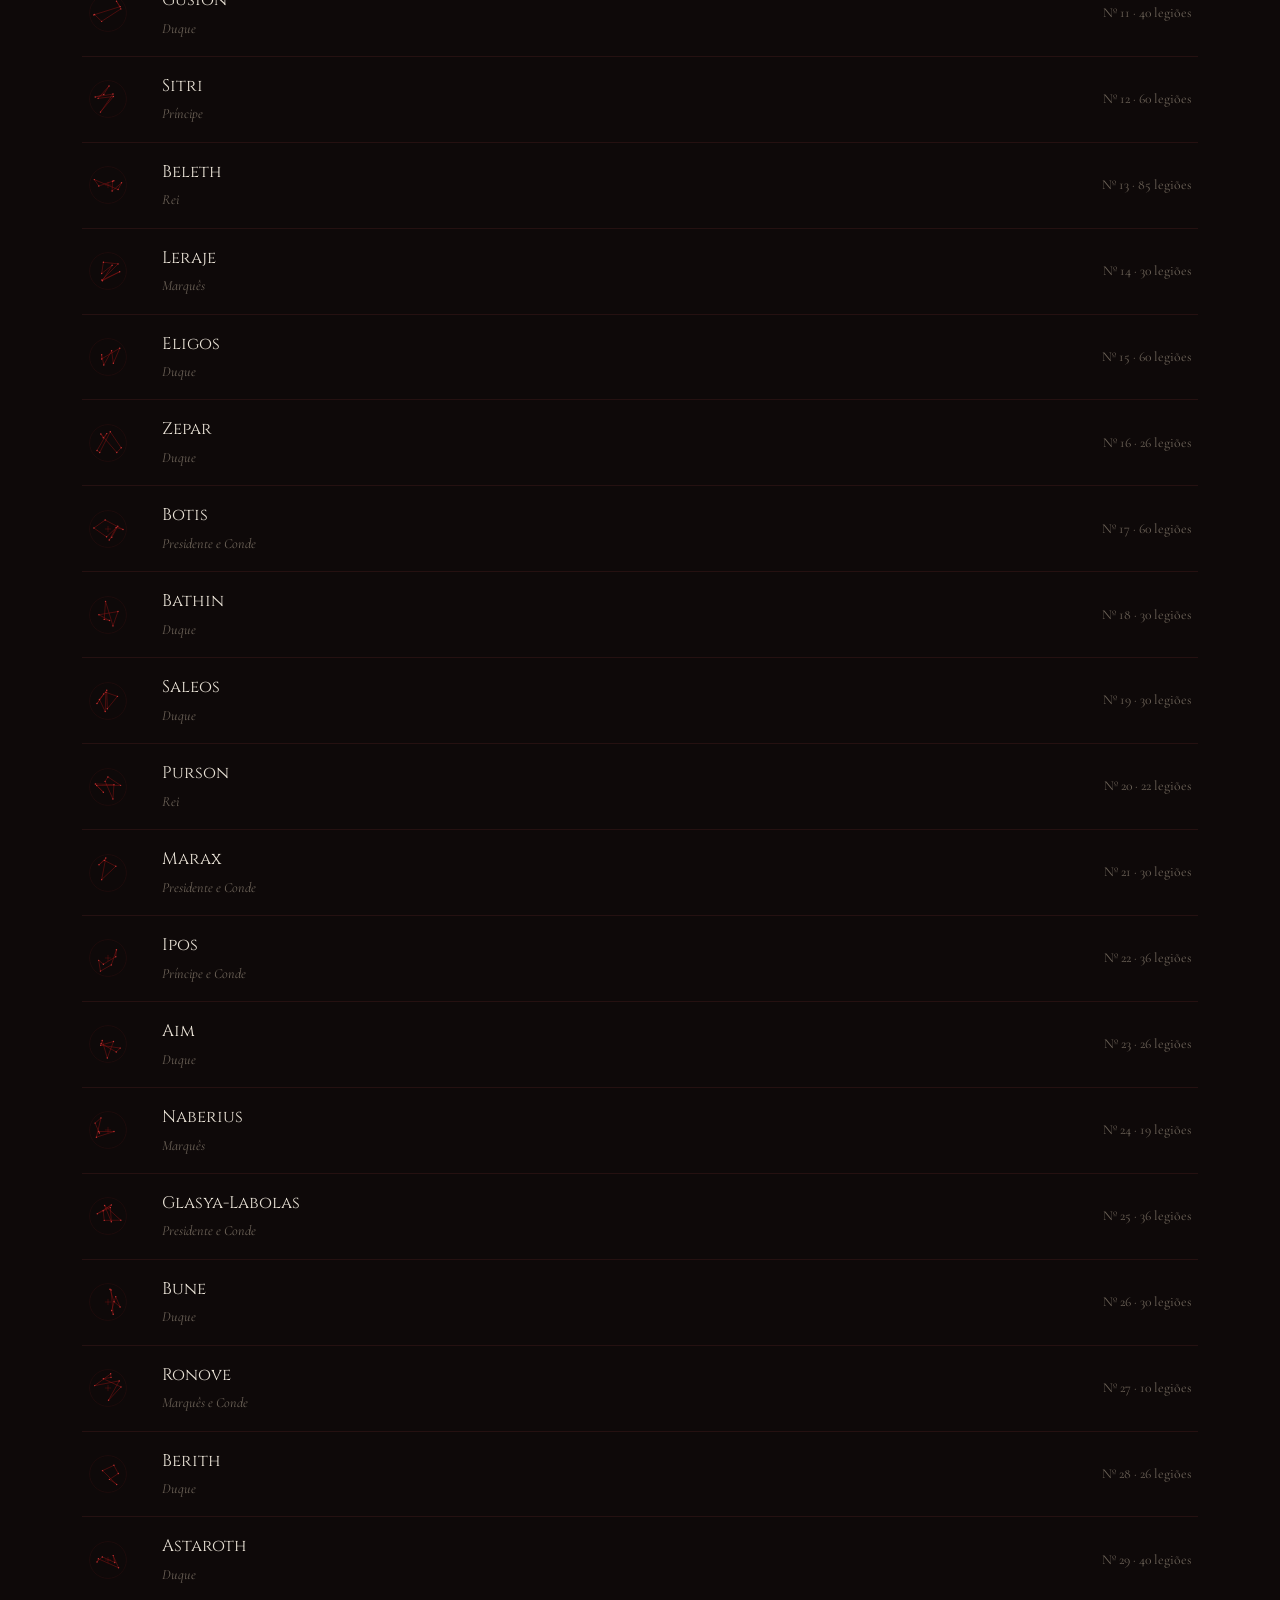
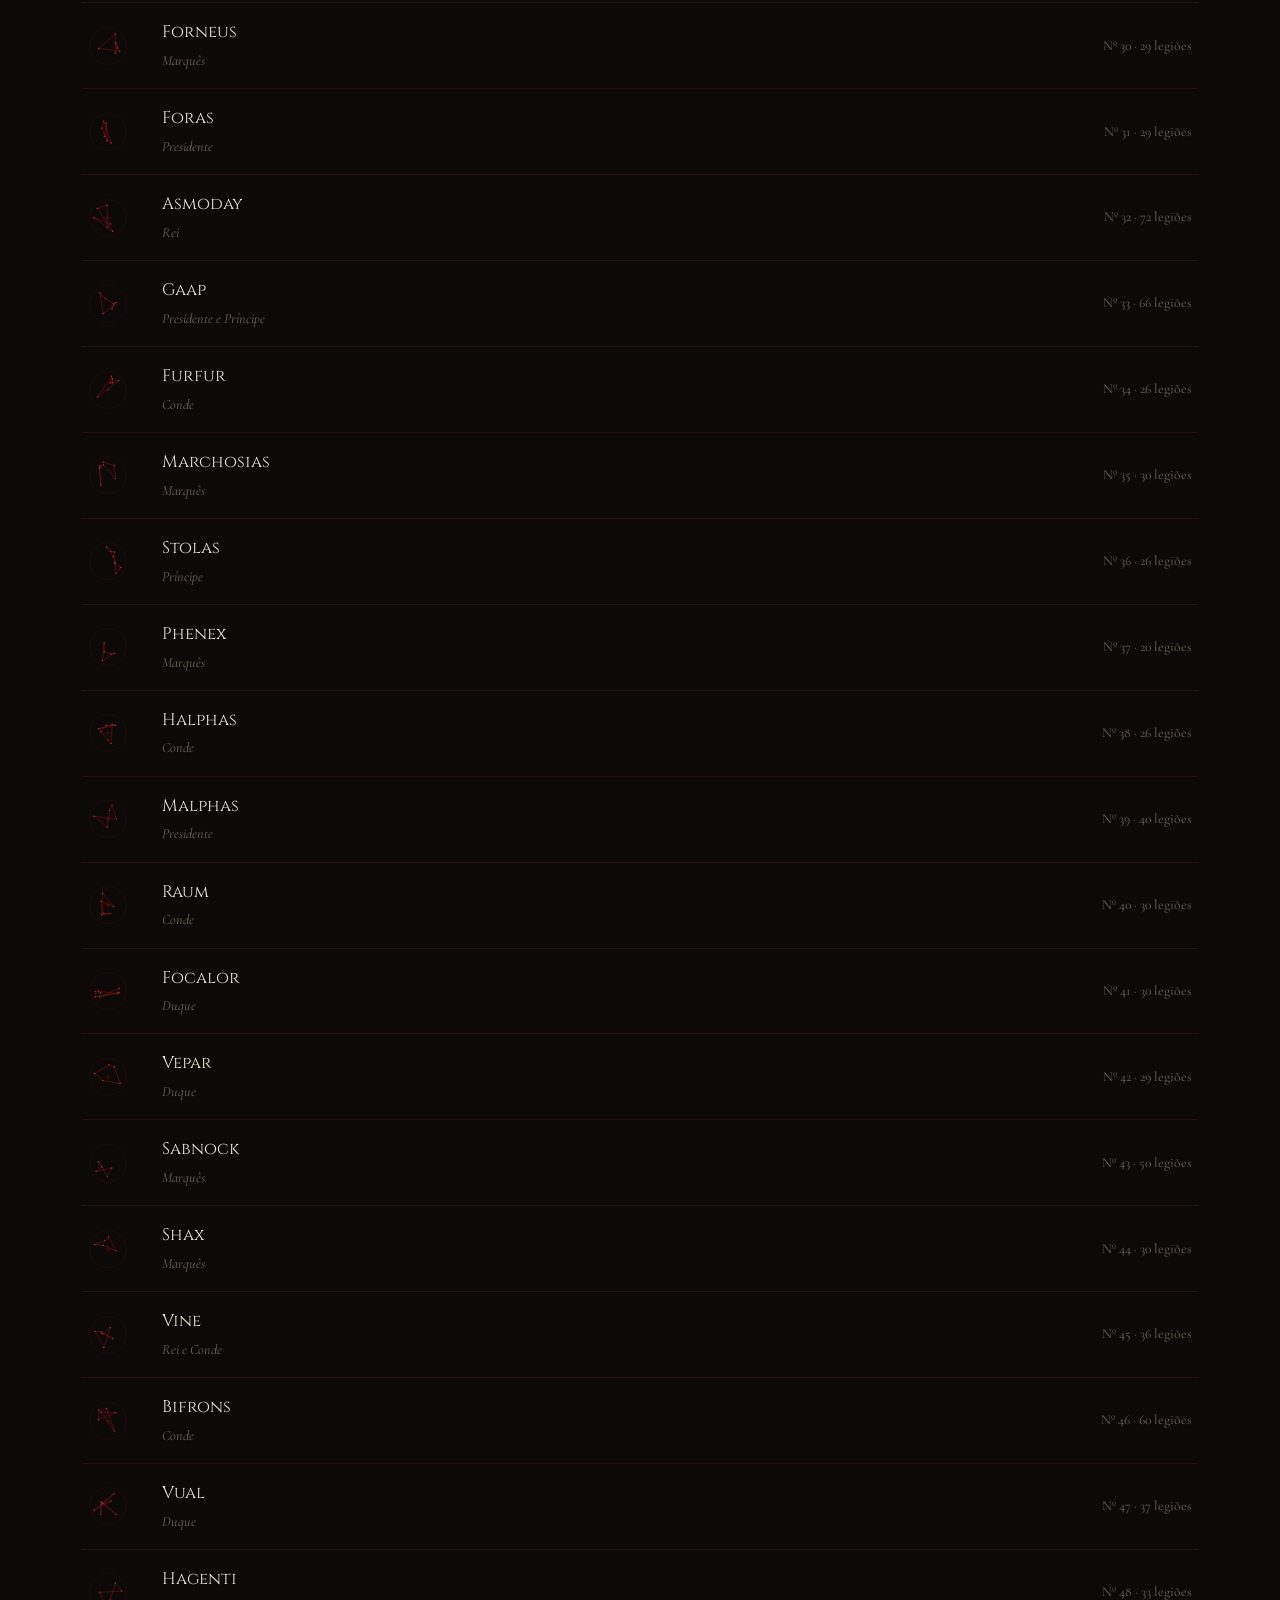
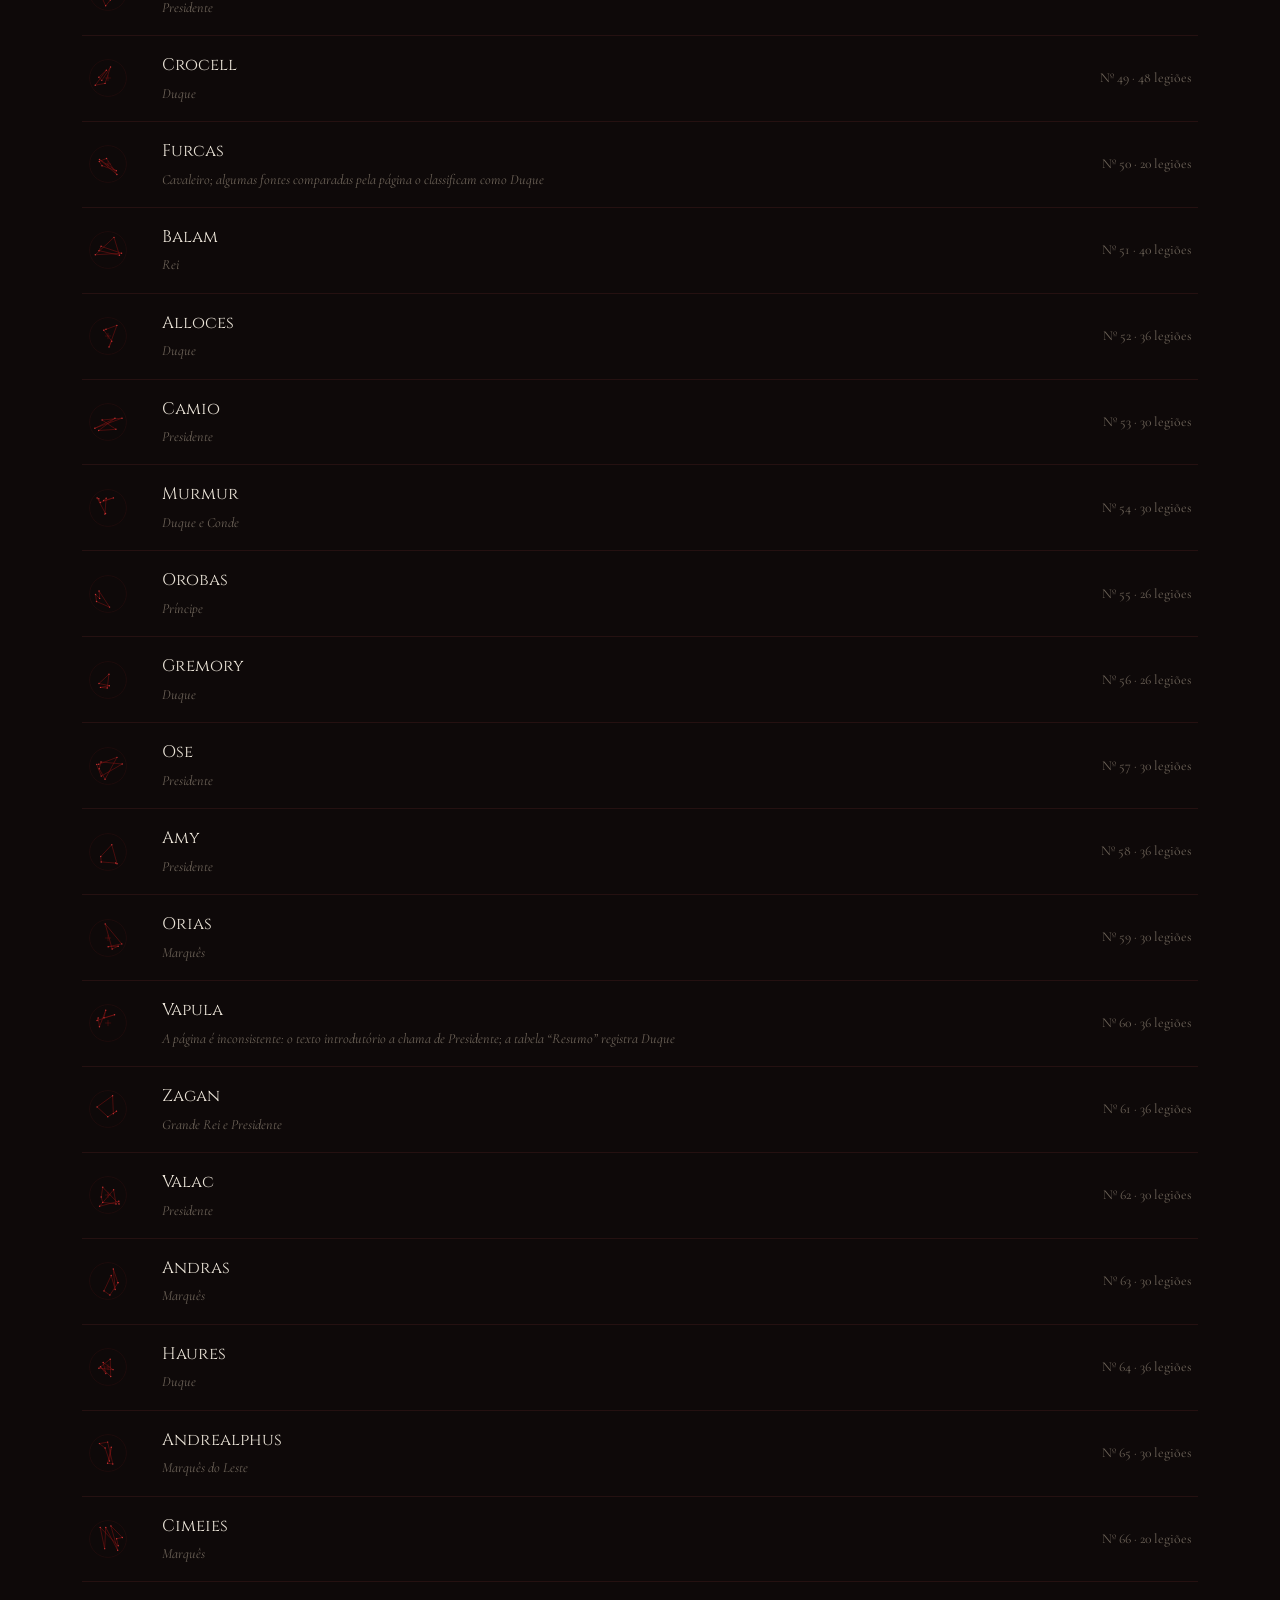
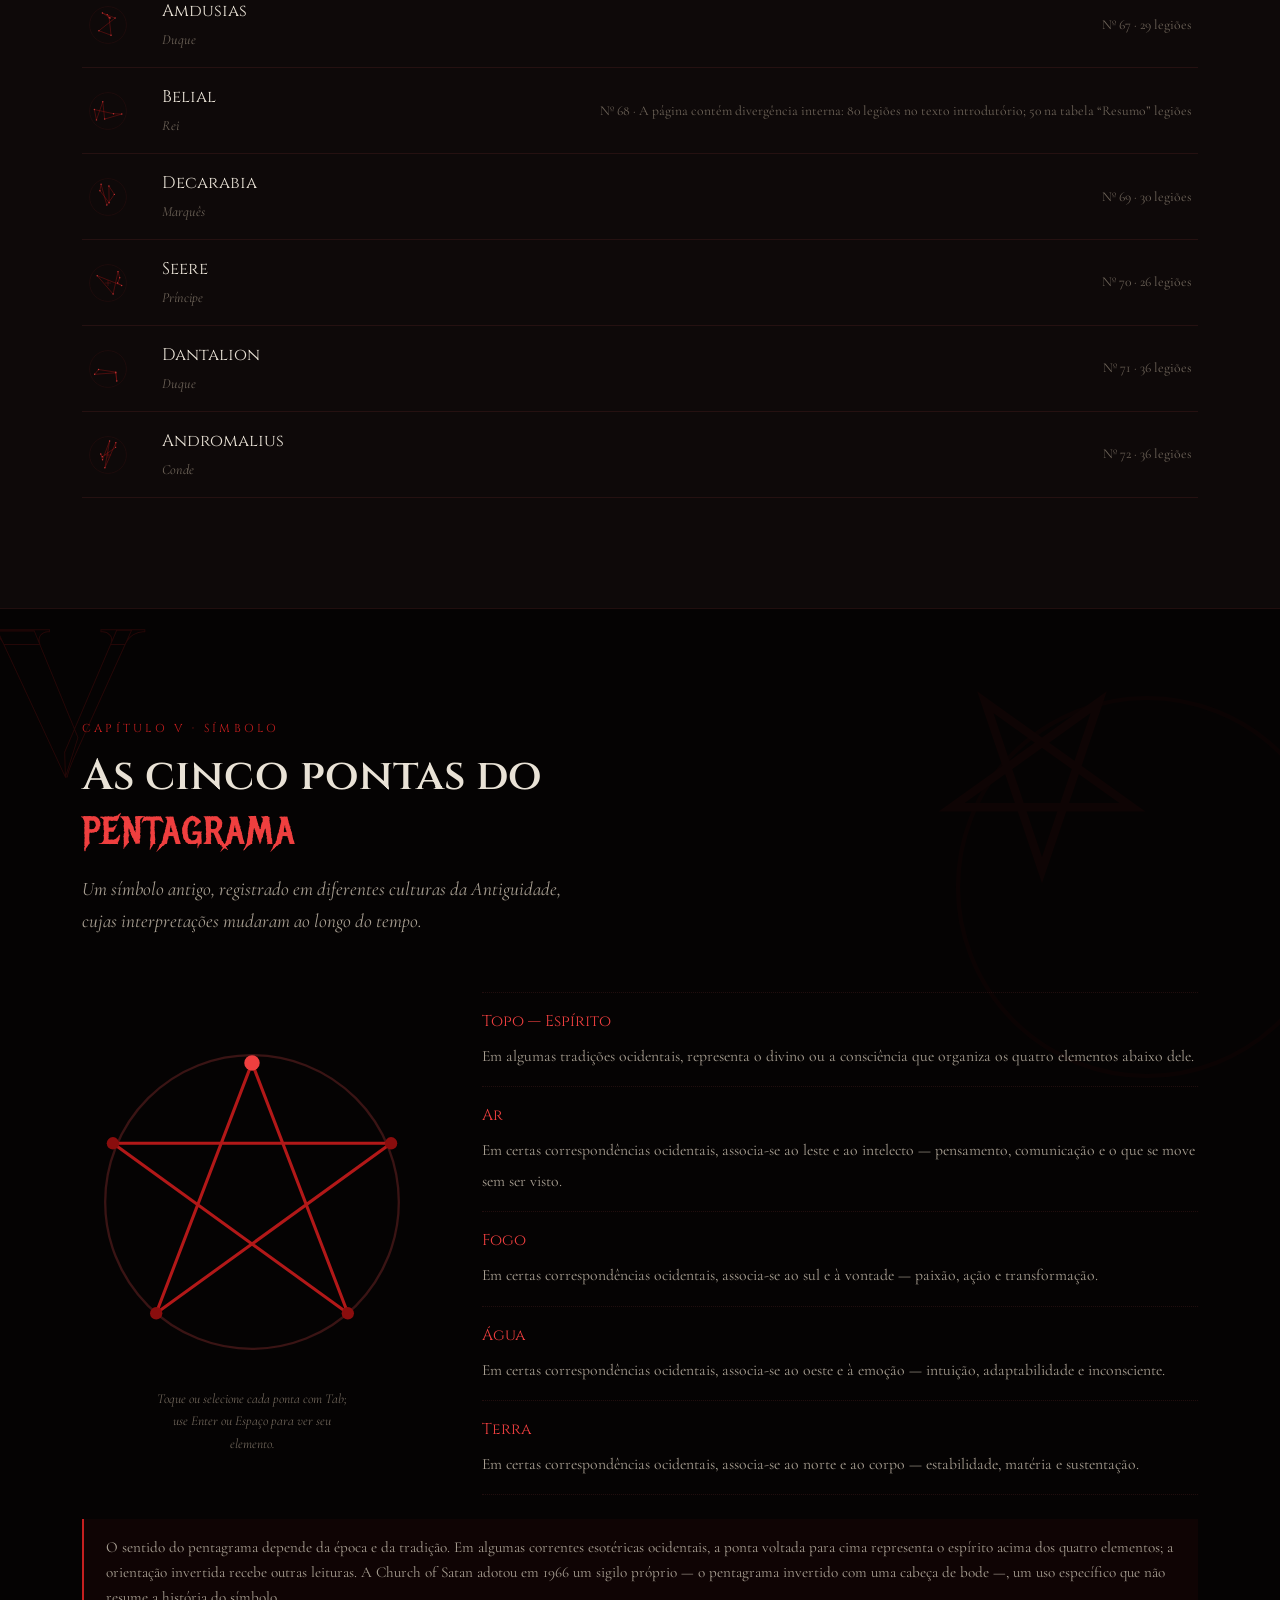
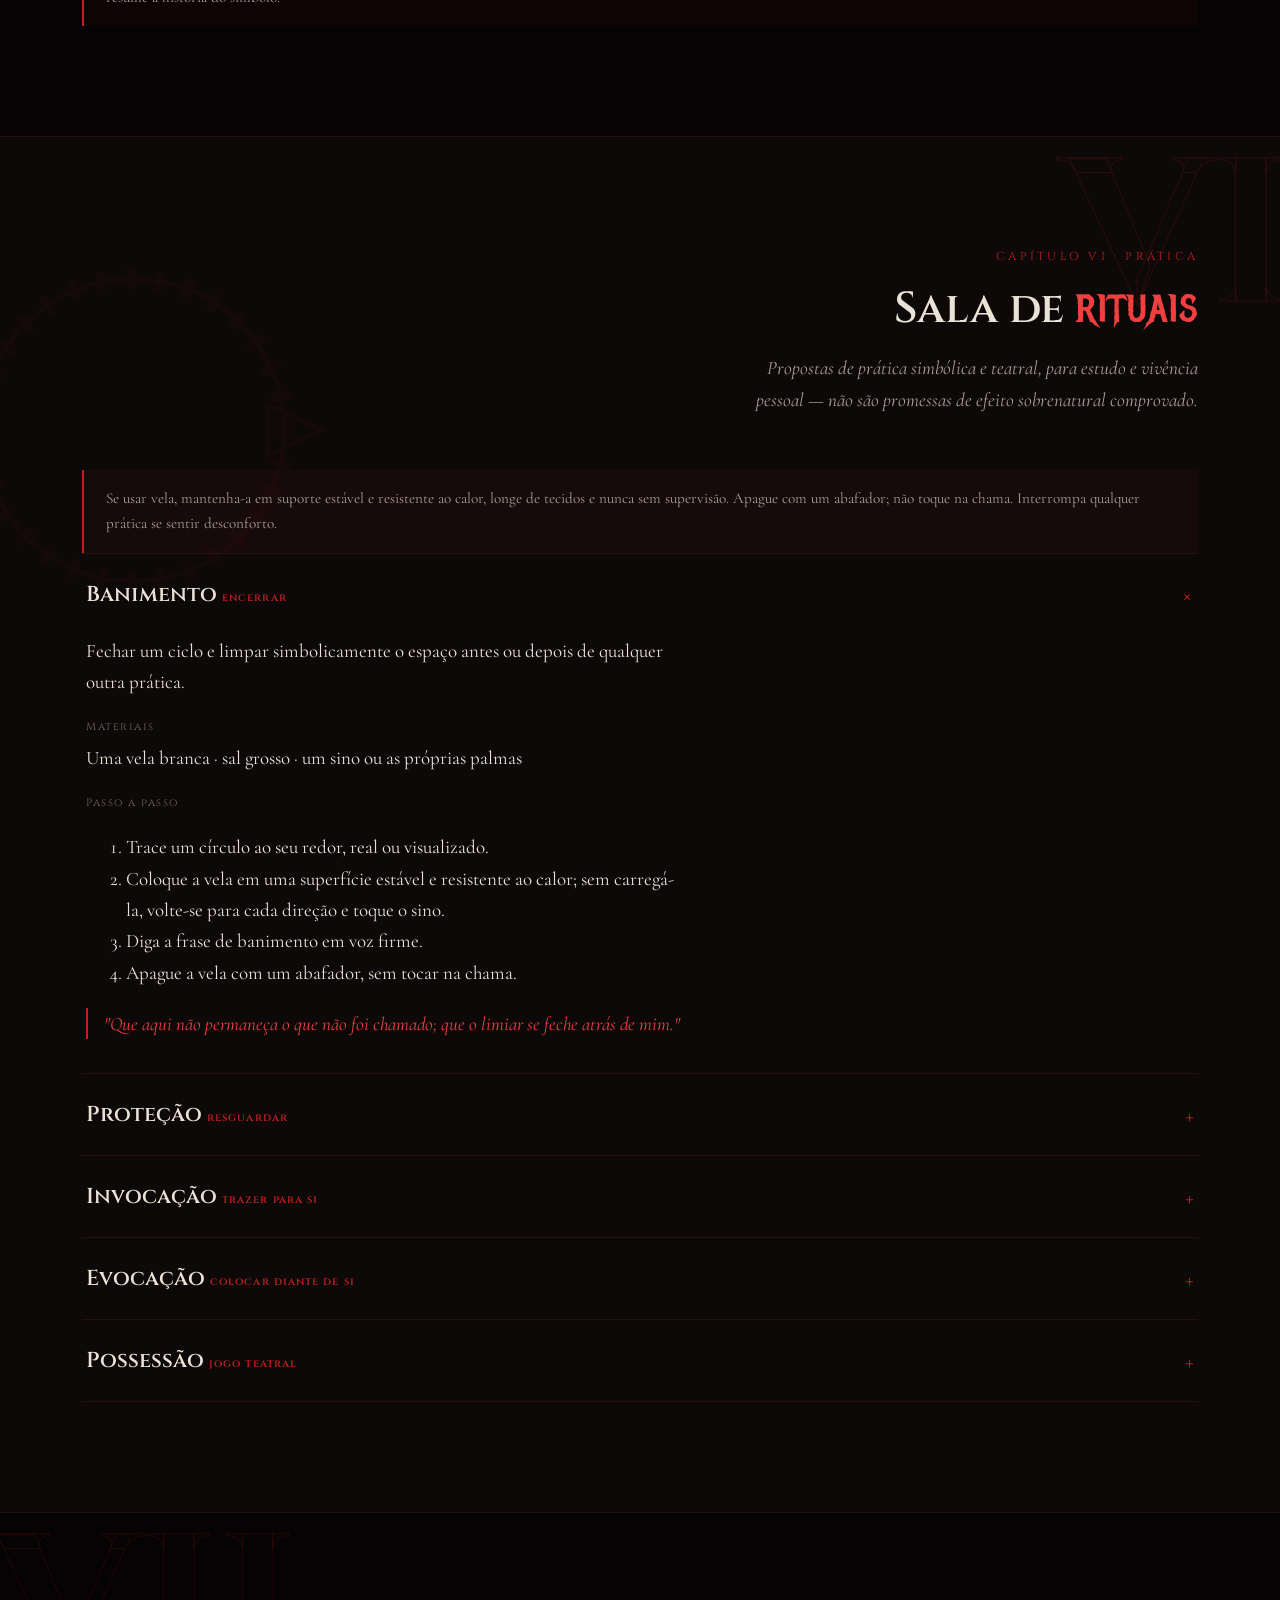
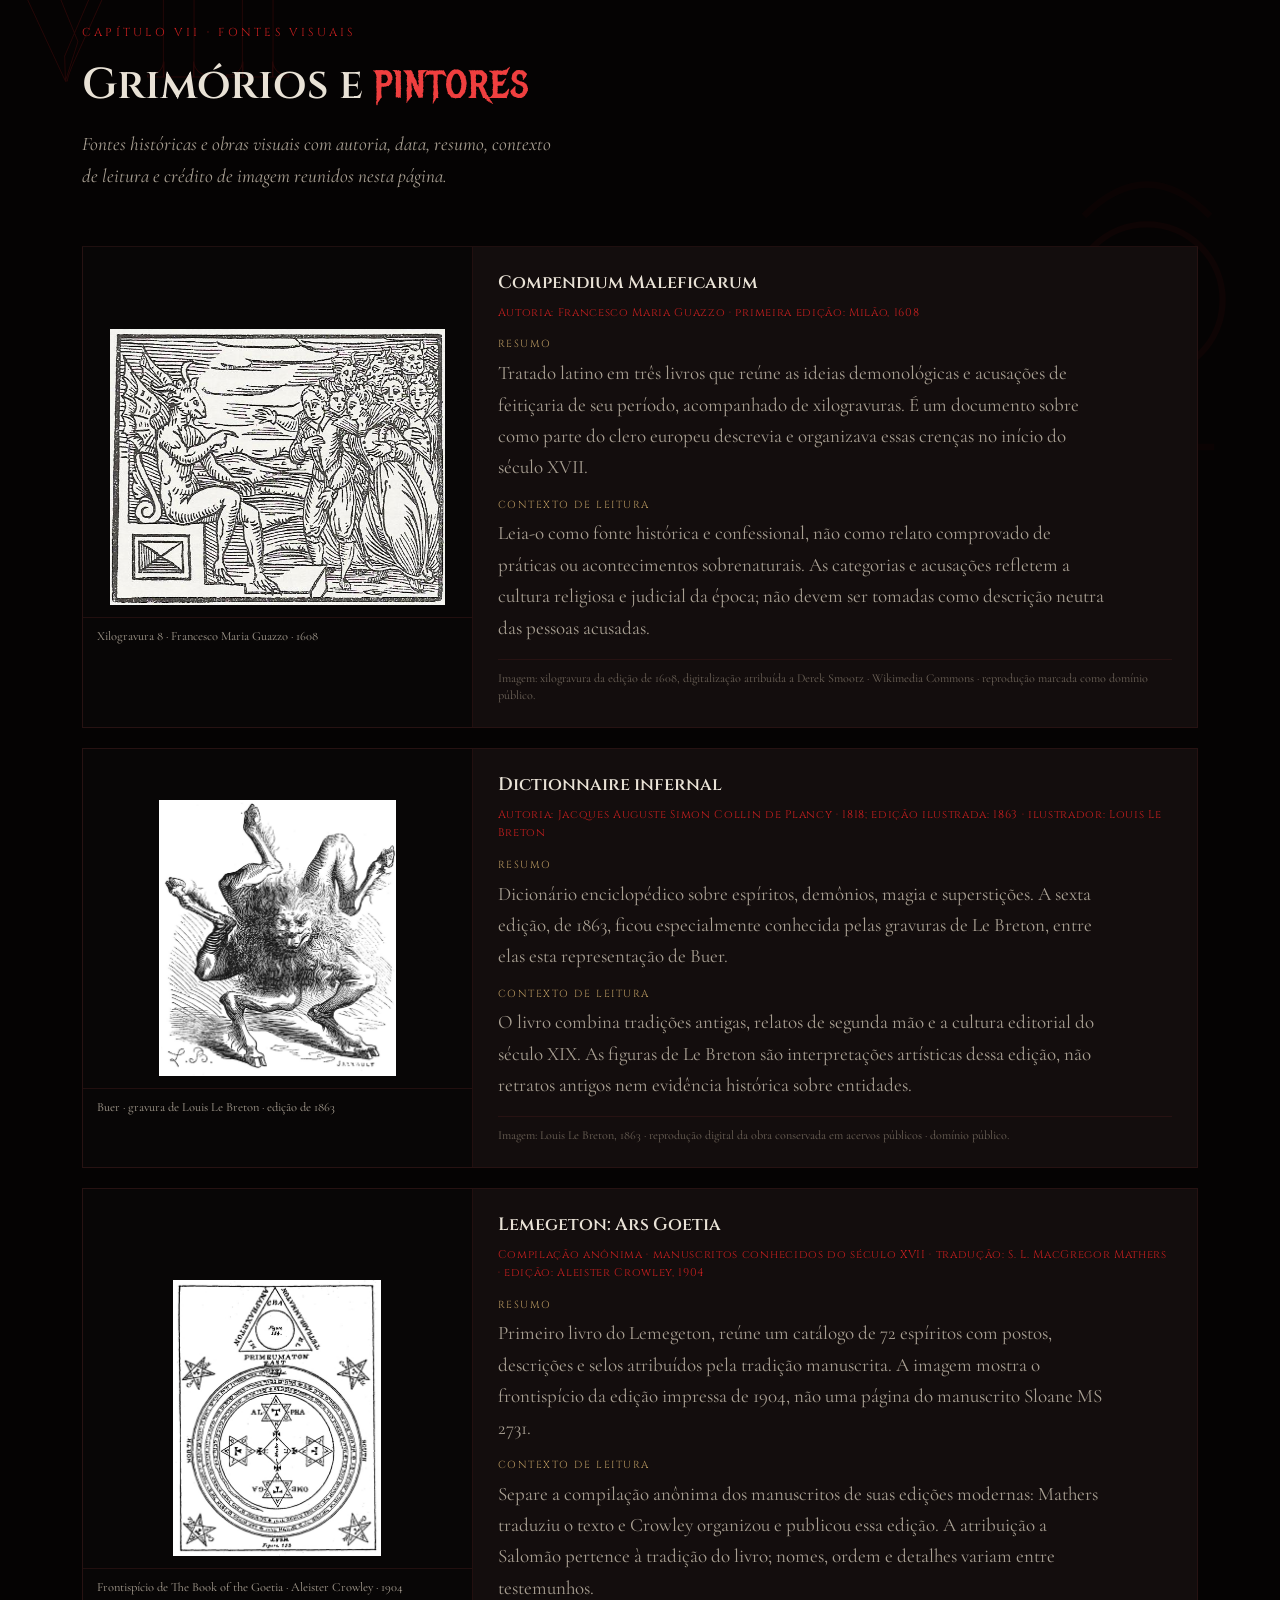
==== commit 45168e68: "Add files via upload" ====
--- a/index.html
+++ b/index.html
@@ -1327,8 +1327,7 @@
     <section class="daemon-section"><h4>Análise e correspondências citadas</h4><p>${escapeHTML(s.analysis || 'Sem síntese adicional cadastrada.')}</p></section>
     <section class="daemon-section"><h4>Oferendas, objetos e correspondências mencionados</h4><p>${escapeHTML(s.offerings || 'A página consultada não foi resumida com uma lista específica de oferendas.')}</p></section>
     ${s.notes ? `<section class="daemon-section"><h4>Observações e divergências</h4><p>${escapeHTML(s.notes)}</p></section>` : ''}
-    <div class="note-box" style="margin:0 0 14px;">A ficha consolida e parafraseia o conteúdo da página indicada do Projeto Daemons. Associações mitológicas, astrológicas, mágicas, médicas ou históricas específicas são apresentadas como interpretações da fonte, não como consenso acadêmico ou fato verificável.</div>
-    <div class="daemon-source-ref"><strong>Fonte consultada:</strong> Projeto Daemons · ${escapeHTML(s.name || d.nm)}<br><span class="source-url">${escapeHTML(s.url || '')}</span><br><span>O símbolo gráfico acima é um motivo visual gerado pelo próprio site e não deve ser confundido com o selo histórico reproduzido na página-fonte.</span></div>
+    <div class="daemon-source-ref"><span>O símbolo gráfico acima é um motivo visual gerado pelo próprio site e não deve ser confundido com o selo histórico reproduzido na página-fonte.</span></div>
   `;
   demonModal.classList.add('open');
   demonModal.setAttribute('aria-hidden', 'false');
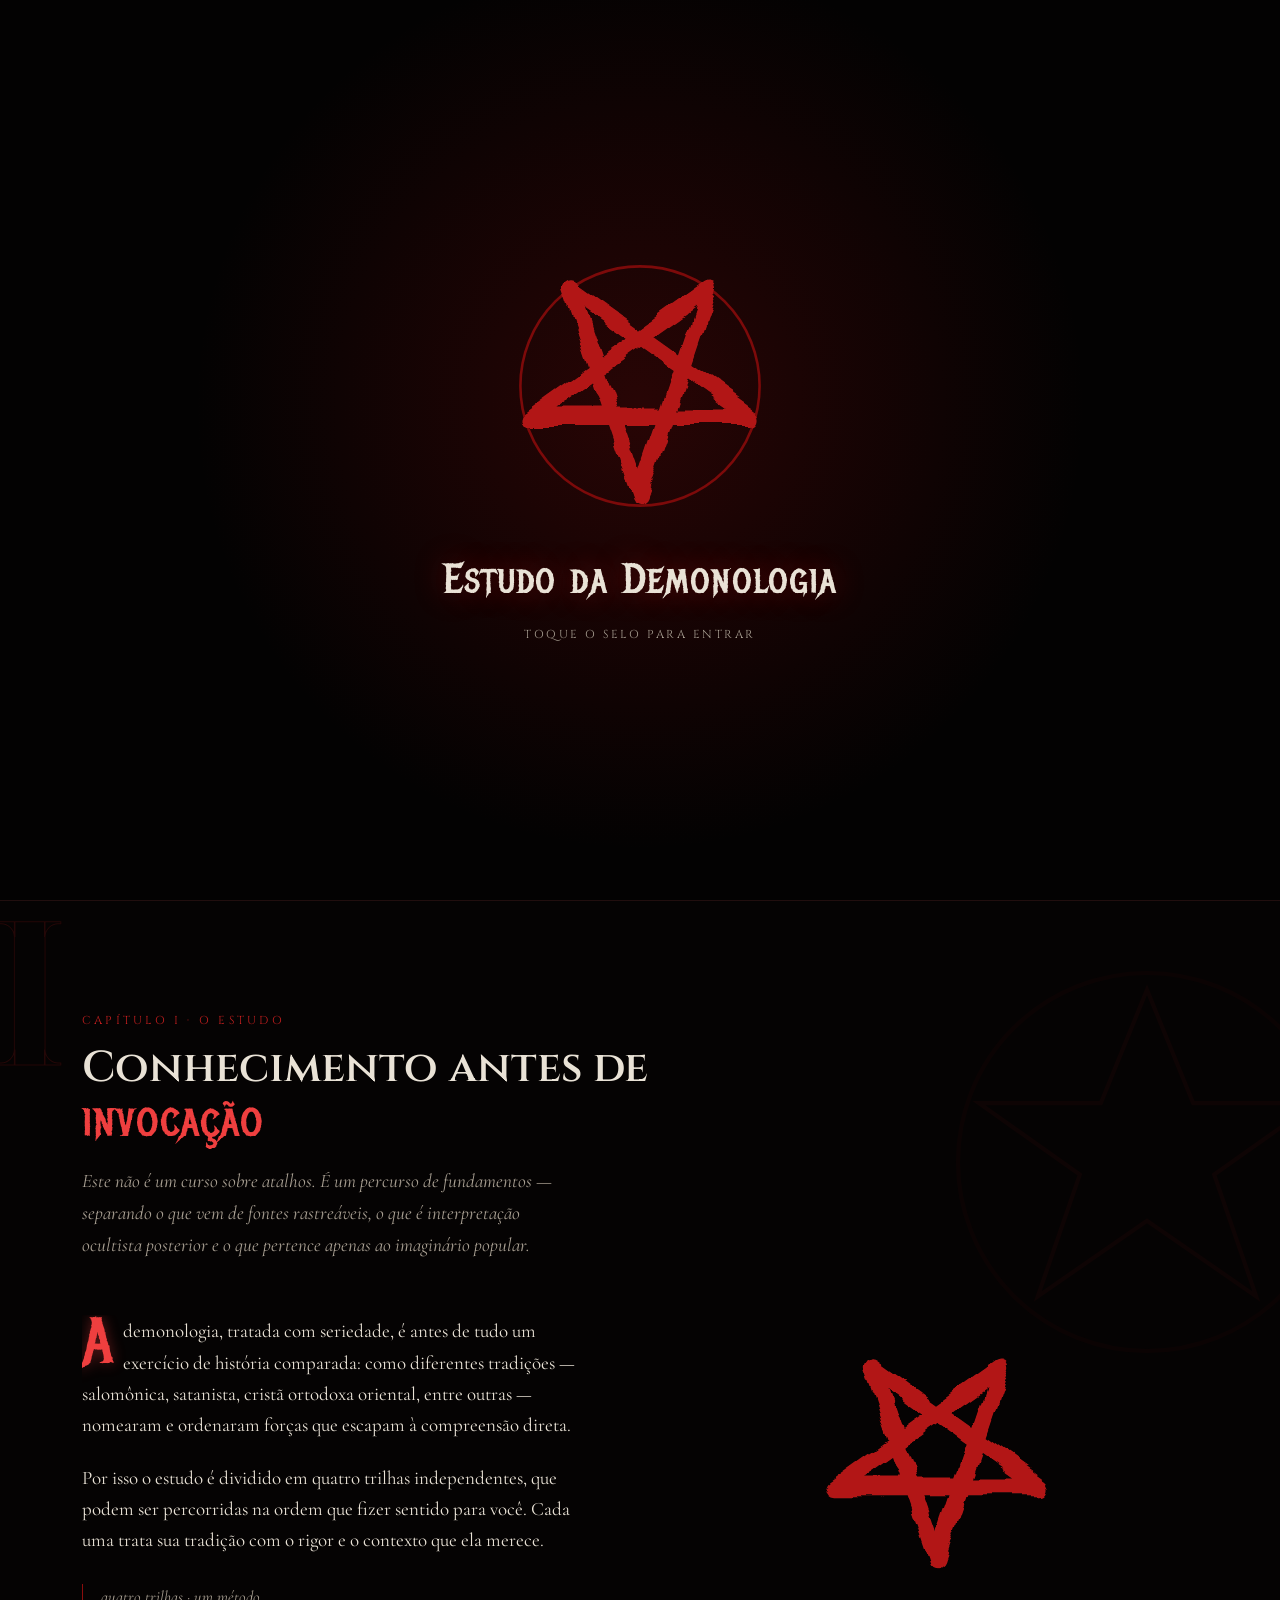
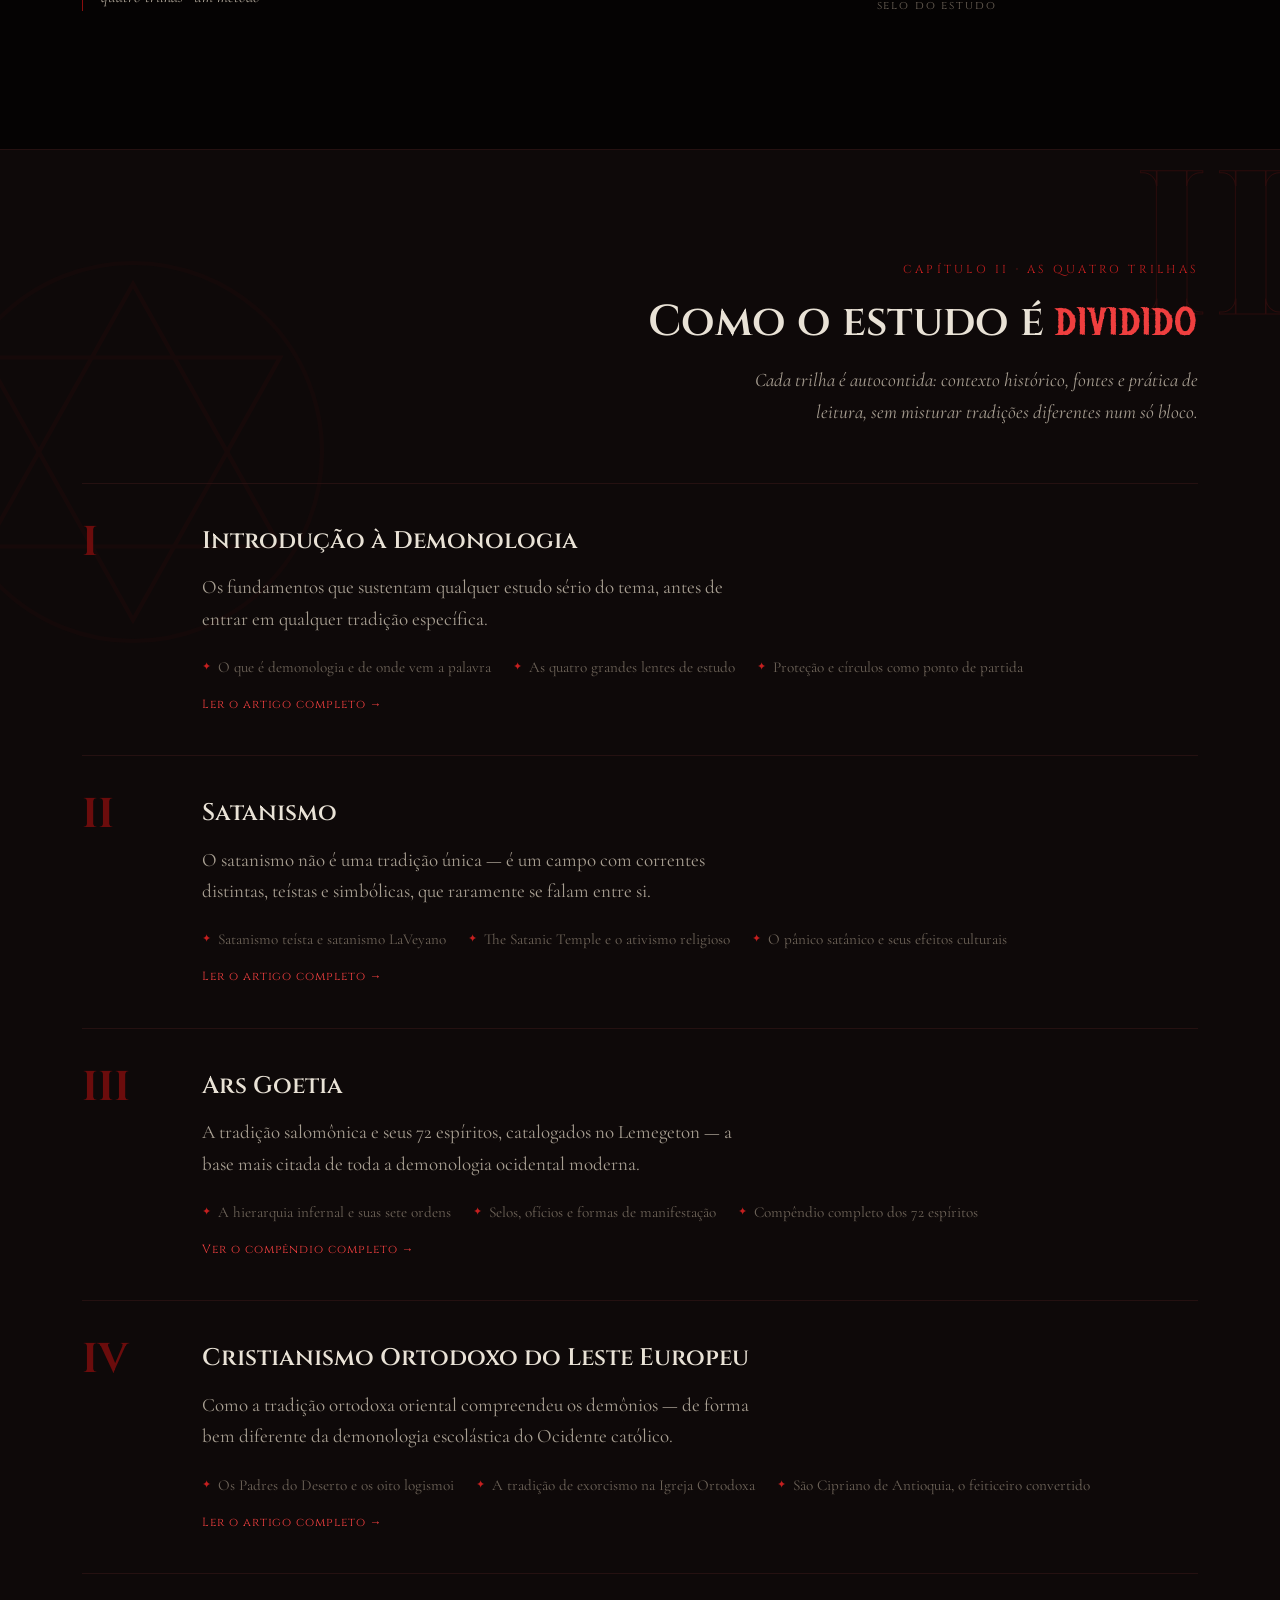
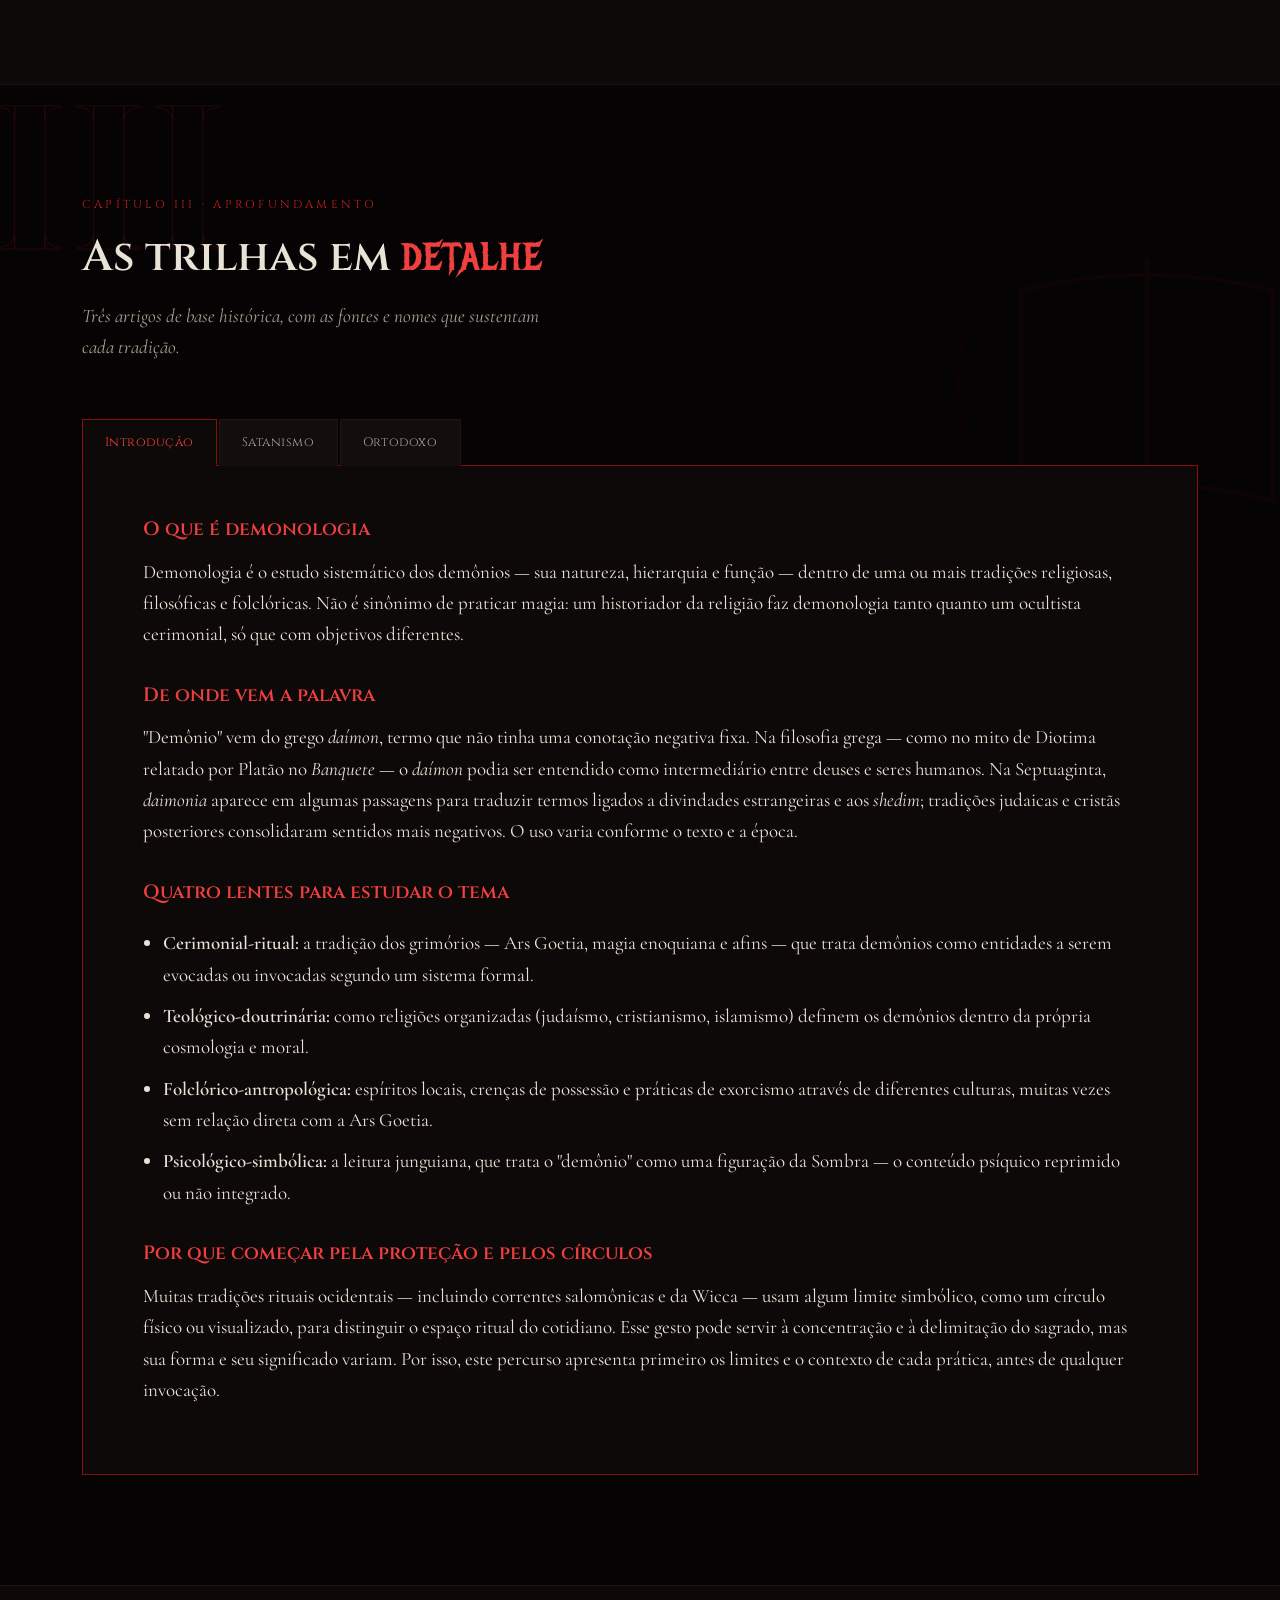
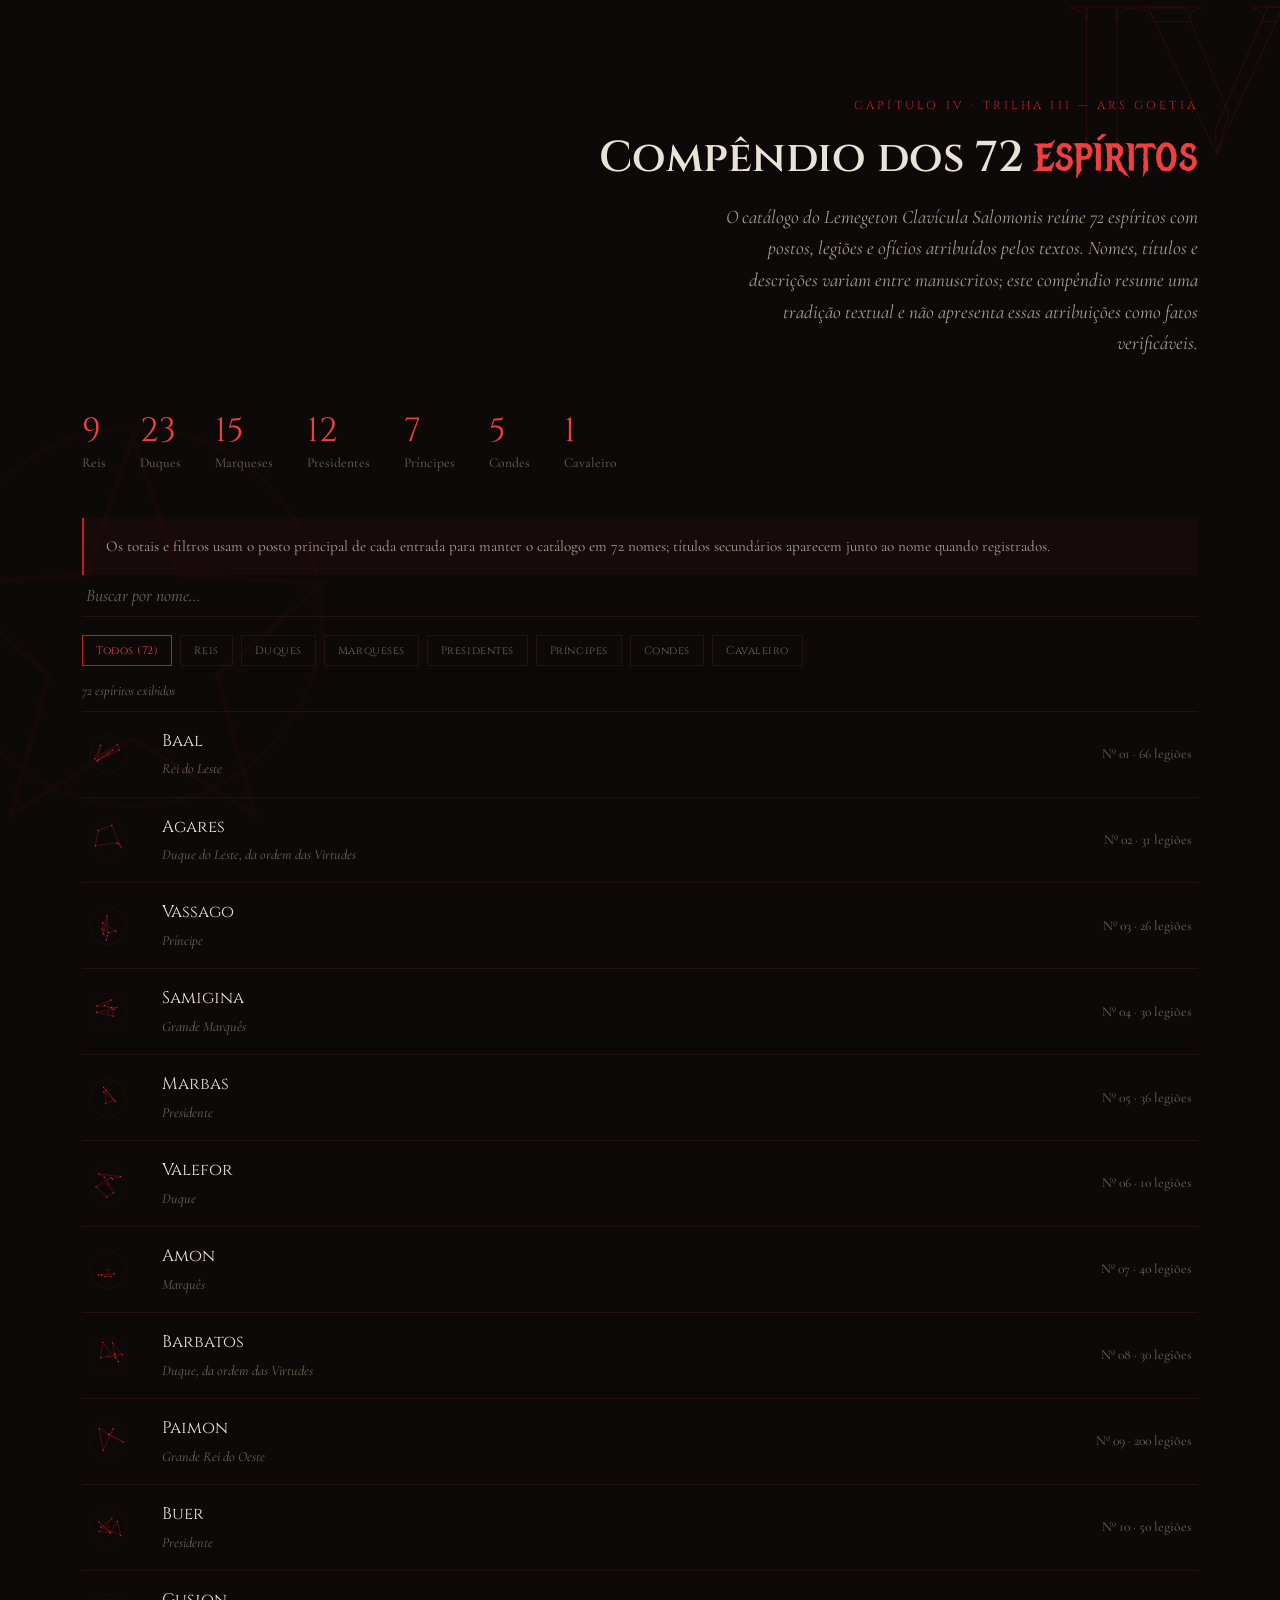
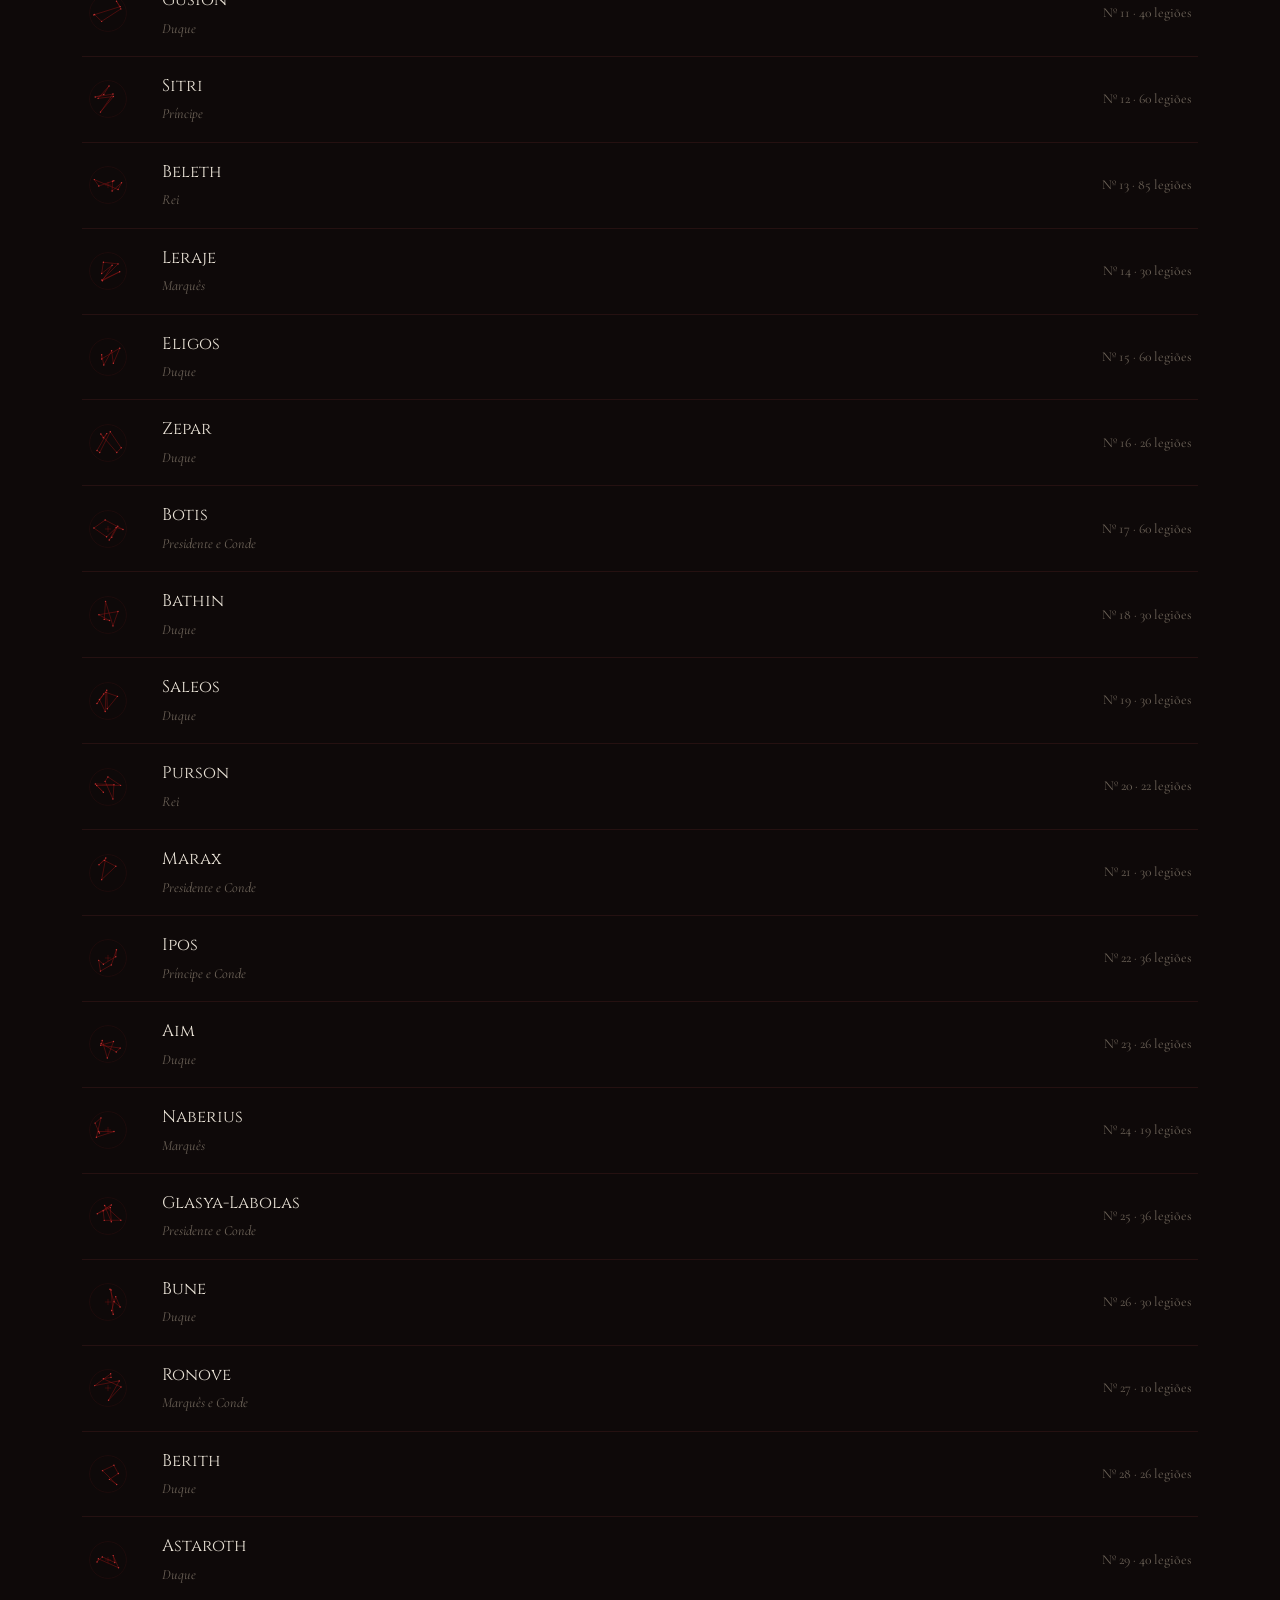
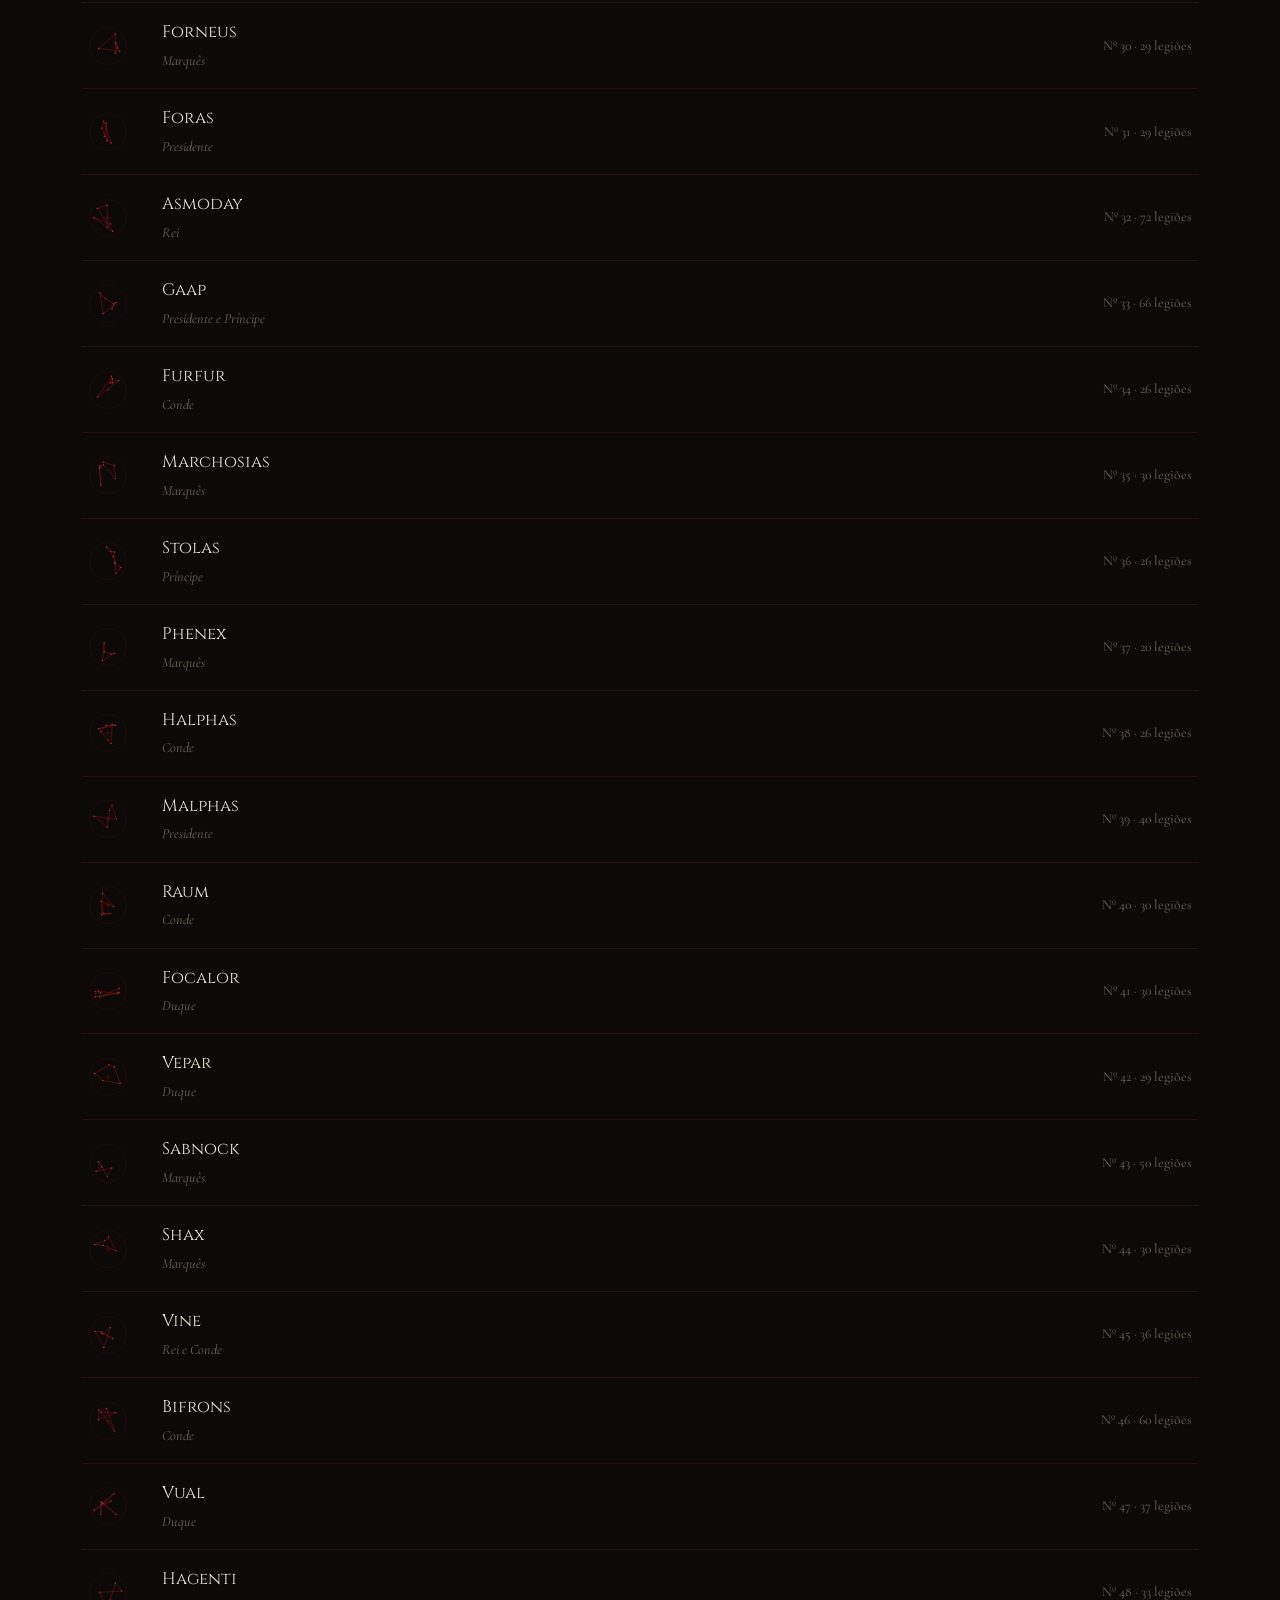
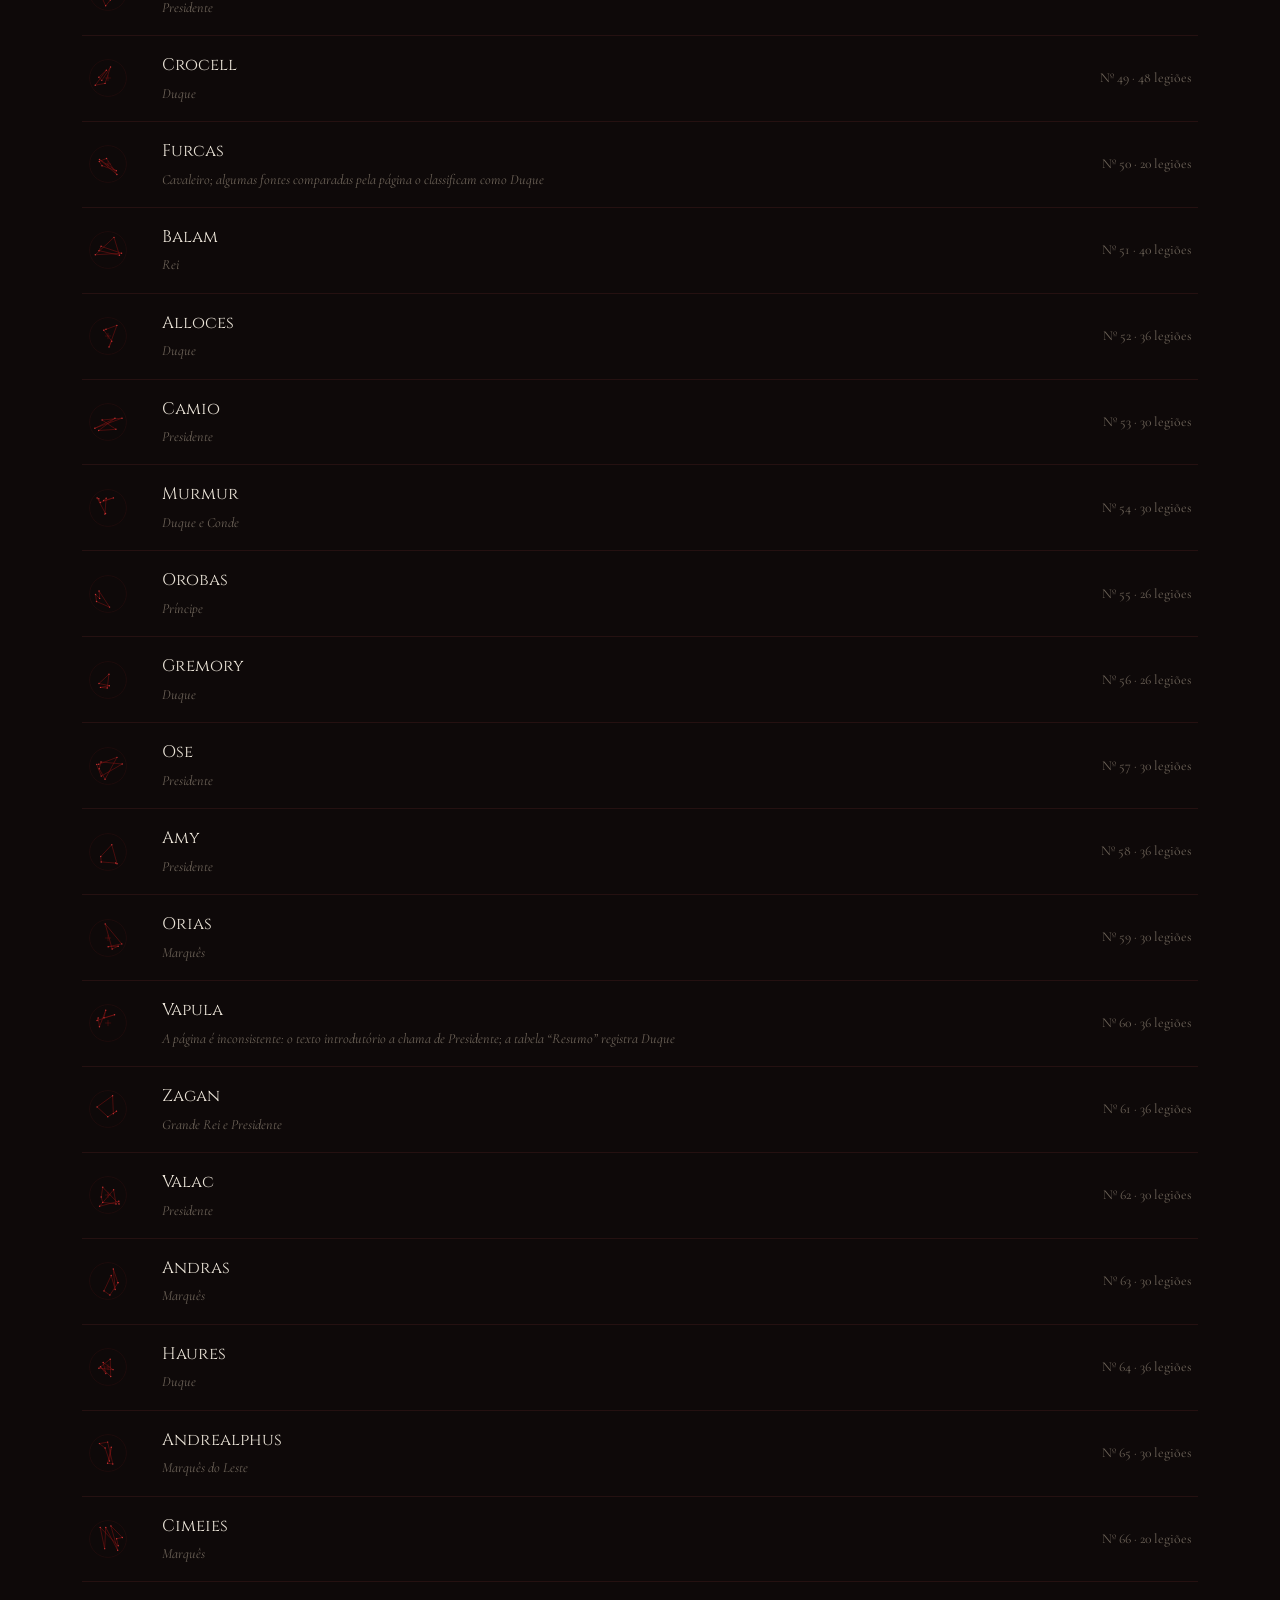
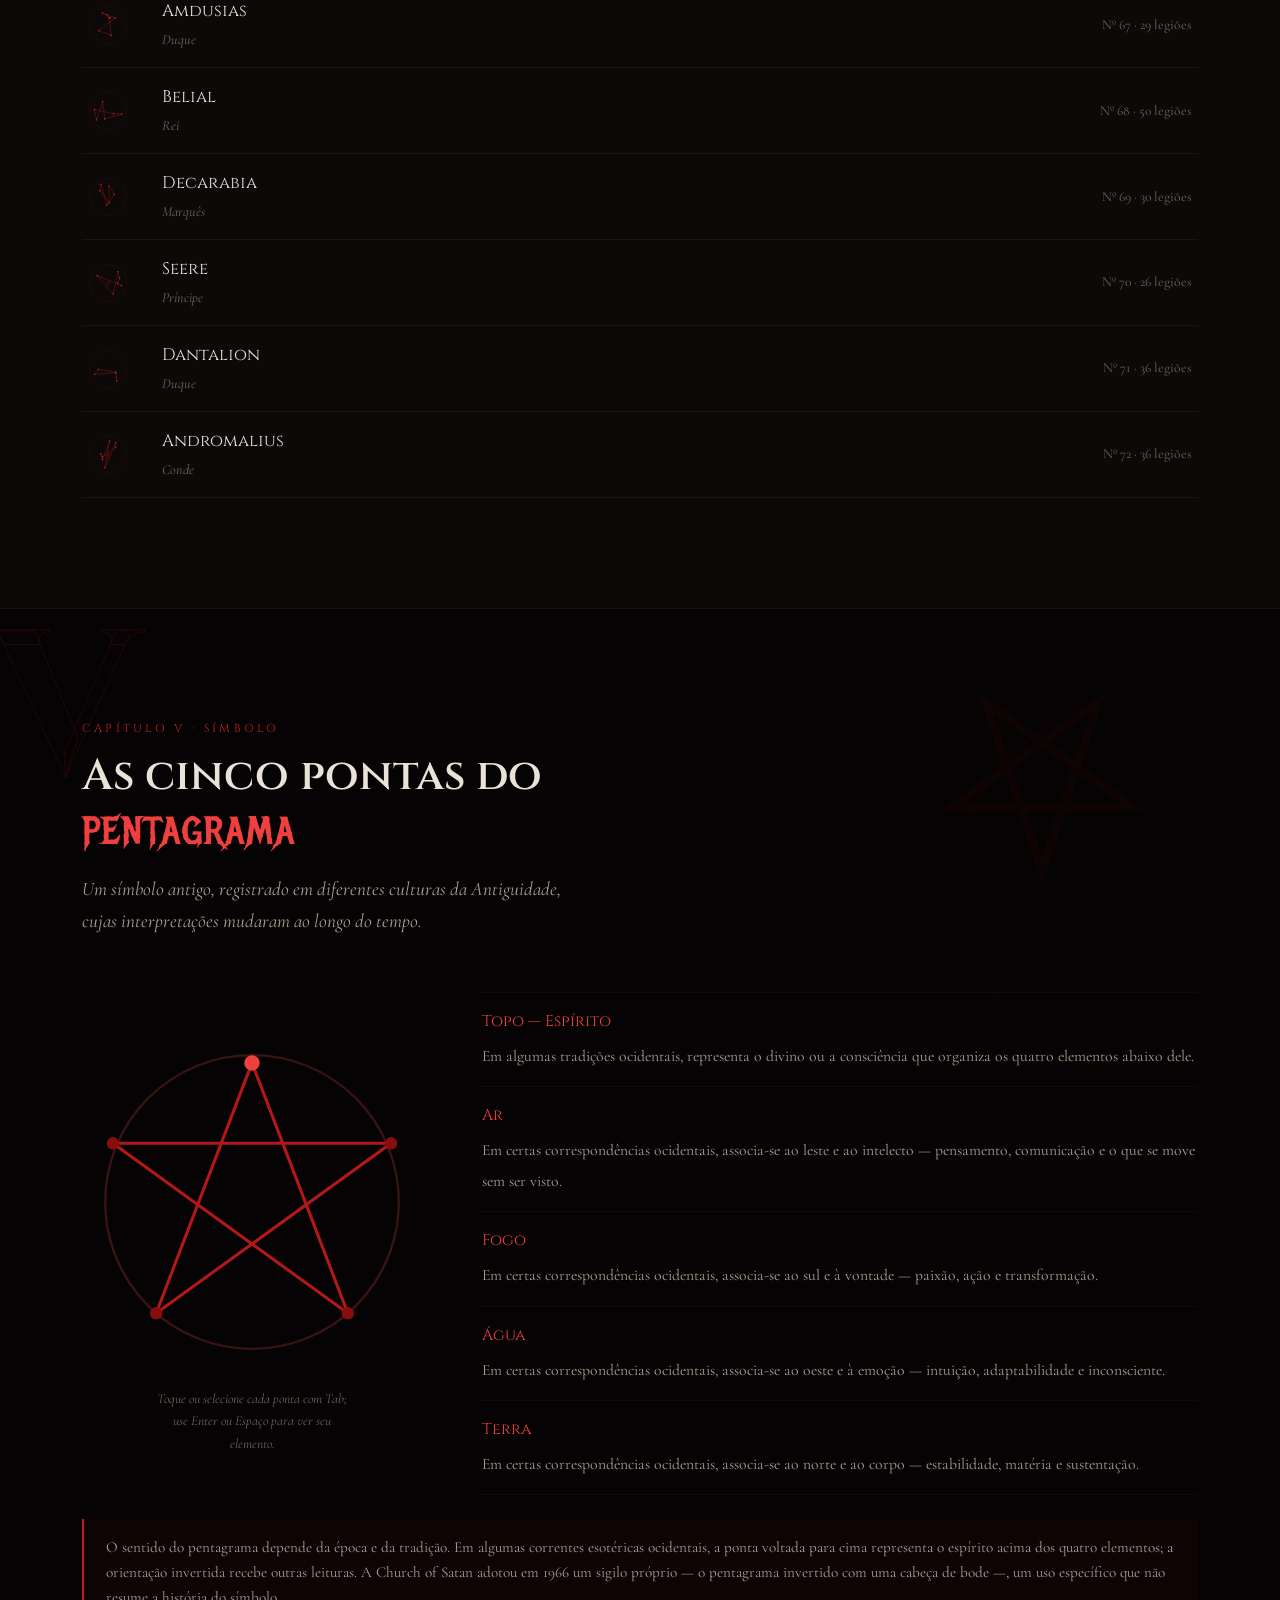
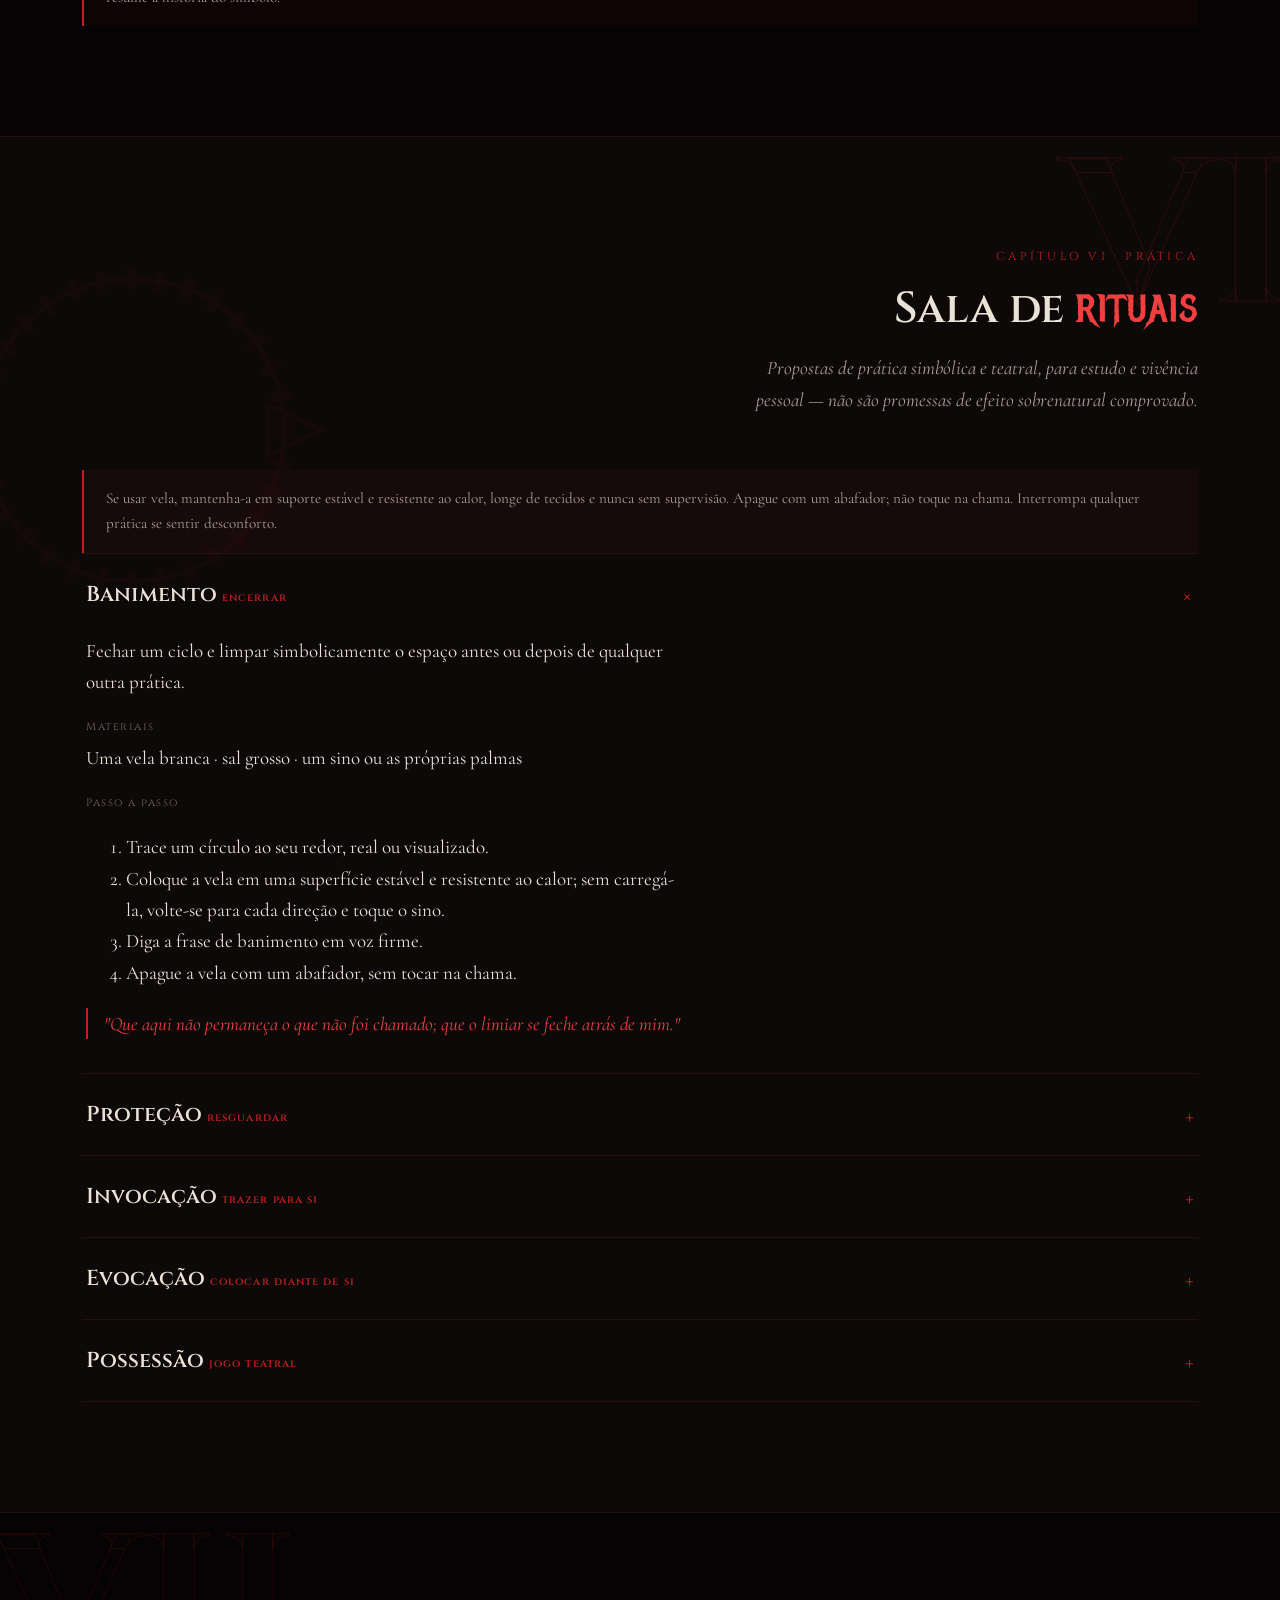
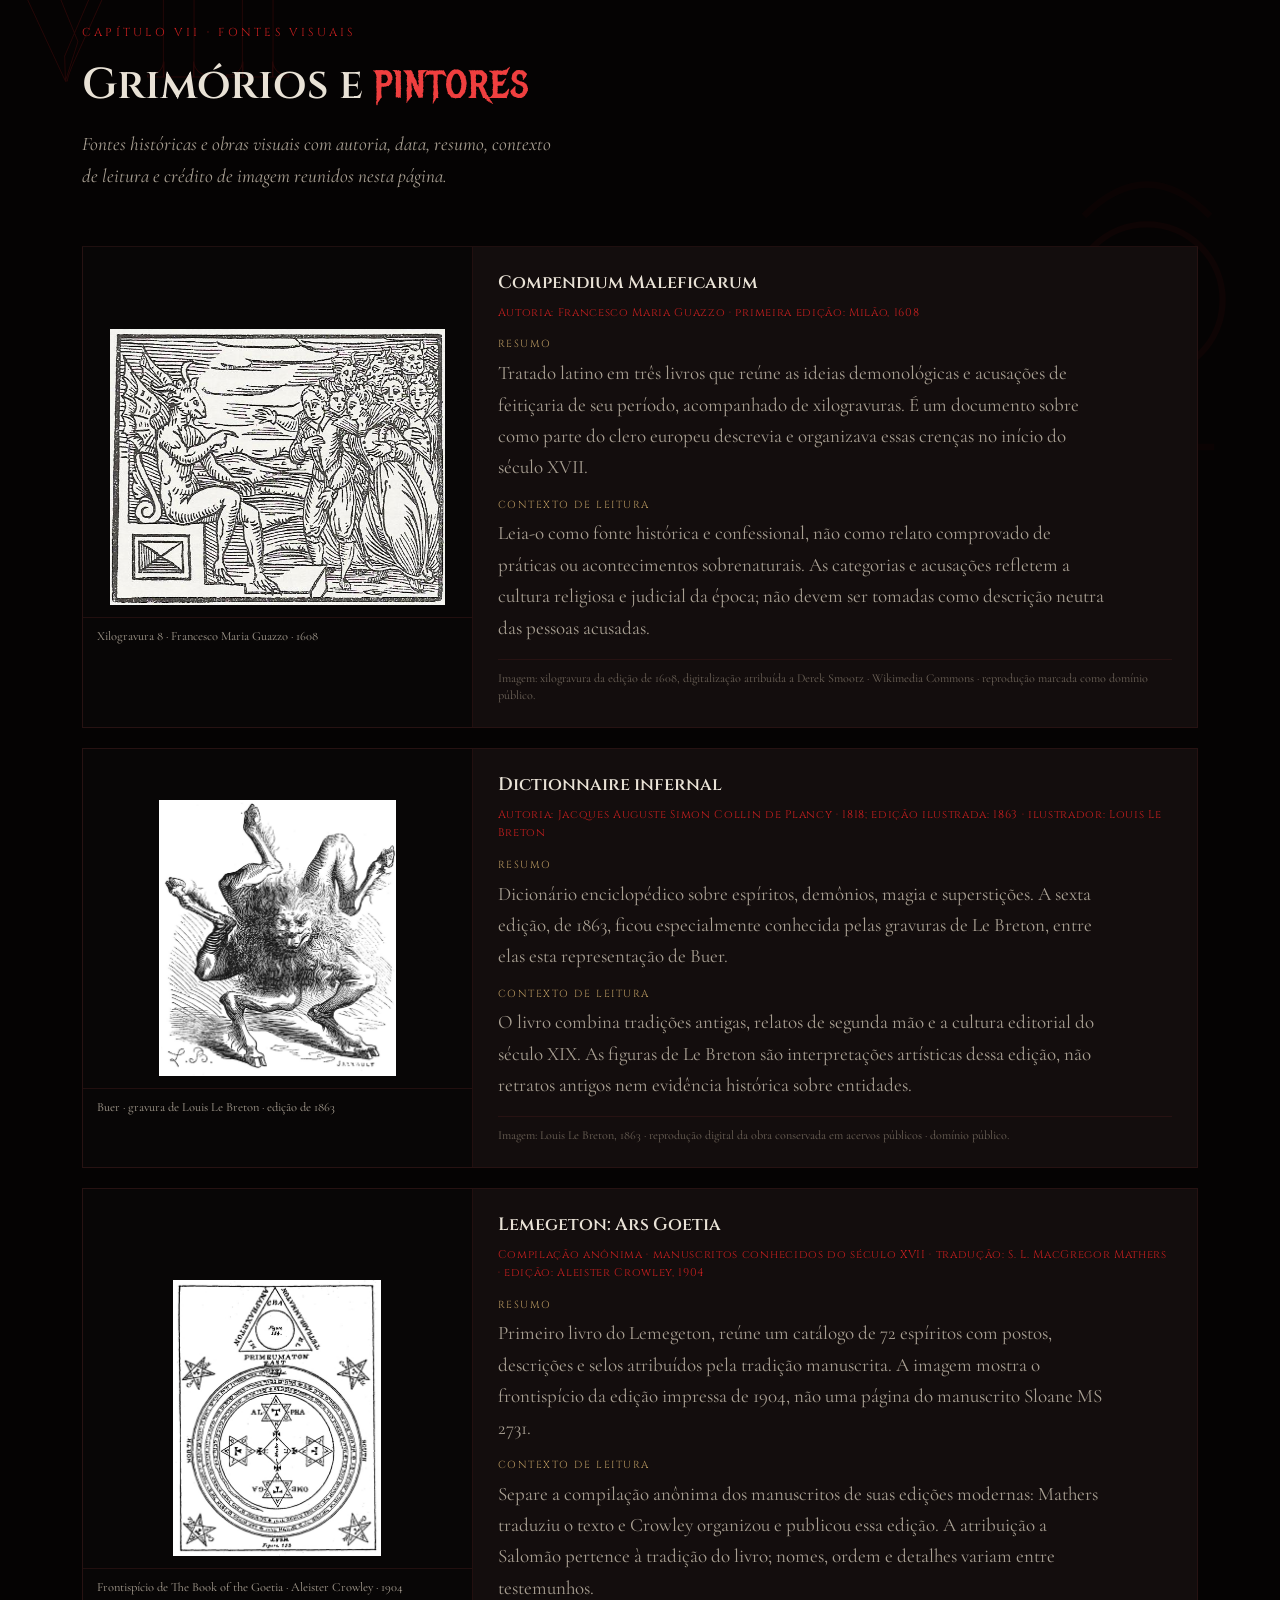
==== commit 544be8c2: "Add files via upload" ====
--- a/index.html
+++ b/index.html
@@ -1256,7 +1256,7 @@
 {n:65,nm:"Andrealphus",r:"Marquês",rf:"marques",l:30,d:"Pavão de grande ruído que se torna homem; ensina geometria.",full:"Manifesta-se como um pavão que faz grande alarido, assumindo depois forma humana. Ensina geometria, astronomia e técnicas de medição com precisão, e possui a curiosa capacidade de transformar a aparência de uma pessoa na de um pássaro."},
 {n:66,nm:"Kimaris (Cimeies)",r:"Marquês",rf:"marques",l:20,d:"Guerreiro em cavalo negro; localiza tesouros perdidos e ensina gramática e retórica.",full:"Guerreiro montado num cavalo negro, tradicionalmente associado ao domínio sobre espíritos da África. Ensina gramática, lógica e retórica, e é especialmente eficiente em localizar tesouros e objetos perdidos ou escondidos."},
 {n:67,nm:"Amdusias",r:"Duque",rf:"duque",l:29,d:"Mãos e pés de garra e cabeça de unicórnio; associado ao trovão e à música invisível.",full:"Aparece inicialmente como um unicórnio, assumindo forma humana quando ordenado. Produz um som semelhante ao de diversos instrumentos musicais tocando ao mesmo tempo, embora nada seja ouvido com clareza fora do círculo, e é capaz de fazer árvores se inclinarem à sua vontade."},
-{n:68,nm:"Belial",r:"Rei",rf:"rei",l:80,d:"Criado logo após Lúcifer; distribui posições de poder, mas exige oferendas.",full:"Criado logo após Lúcifer, é descrito como um dos espíritos de posição mais elevada — aparece como dois anjos belos sentados numa carruagem de fogo, com voz agradável e sedutora. Distribui cargos de senador e posições de prestígio e concede familiares excelentes, mas exige oferendas específicas: sem elas, responde com mentiras."},
+{n:68,nm:"Belial",r:"Rei",rf:"rei",l:50,d:"Criado logo após Lúcifer; distribui posições de poder, mas exige oferendas.",full:"Criado logo após Lúcifer, é descrito como um dos espíritos de posição mais elevada — aparece como dois anjos belos sentados numa carruagem de fogo, com voz agradável e sedutora. Distribui cargos de senador e posições de prestígio e concede familiares excelentes, mas exige oferendas específicas: sem elas, responde com mentiras."},
 {n:69,nm:"Decarabia",r:"Marquês",rf:"marques",l:30,d:"Manifesta-se como estrela de cinco pontas antes de tomar forma humana; conhece ervas e pedras.",full:"Manifesta-se primeiro como uma estrela de cinco pontas dentro de um pentagrama, assumindo forma humana quando ordenado. Revela as virtudes de ervas, pedras preciosas e pássaros, sendo capaz de fazer aves voarem diante do operador como se fossem domesticadas."},
 {n:70,nm:"Seere",r:"Príncipe",rf:"principe",l:26,d:"Homem belo montado em cavalo alado; de natureza boa, percorre o mundo em instantes.",full:"Serve sob o comando do rei Amaymon e aparece como um homem belo montado num cavalo alado. De natureza tida como boa, percorre o mundo com velocidade impressionante, carrega objetos entre lugares distantes e localiza roubos, coisas perdidas ou tesouros escondidos."},
 {n:71,nm:"Dantalion",r:"Duque",rf:"duque",l:36,d:"Homem de muitos rostos, com um livro na mão; conhece os pensamentos de todos.",full:"Manifesta-se com um número incontável de rostos — de homens e mulheres — simultaneamente, segurando um livro na mão direita. Ensina todas as artes e ciências, revela os pensamentos e intenções secretas de qualquer pessoa, e é capaz de despertar afeto de alguém por outra pessoa por meio da simples manipulação do pensamento."},
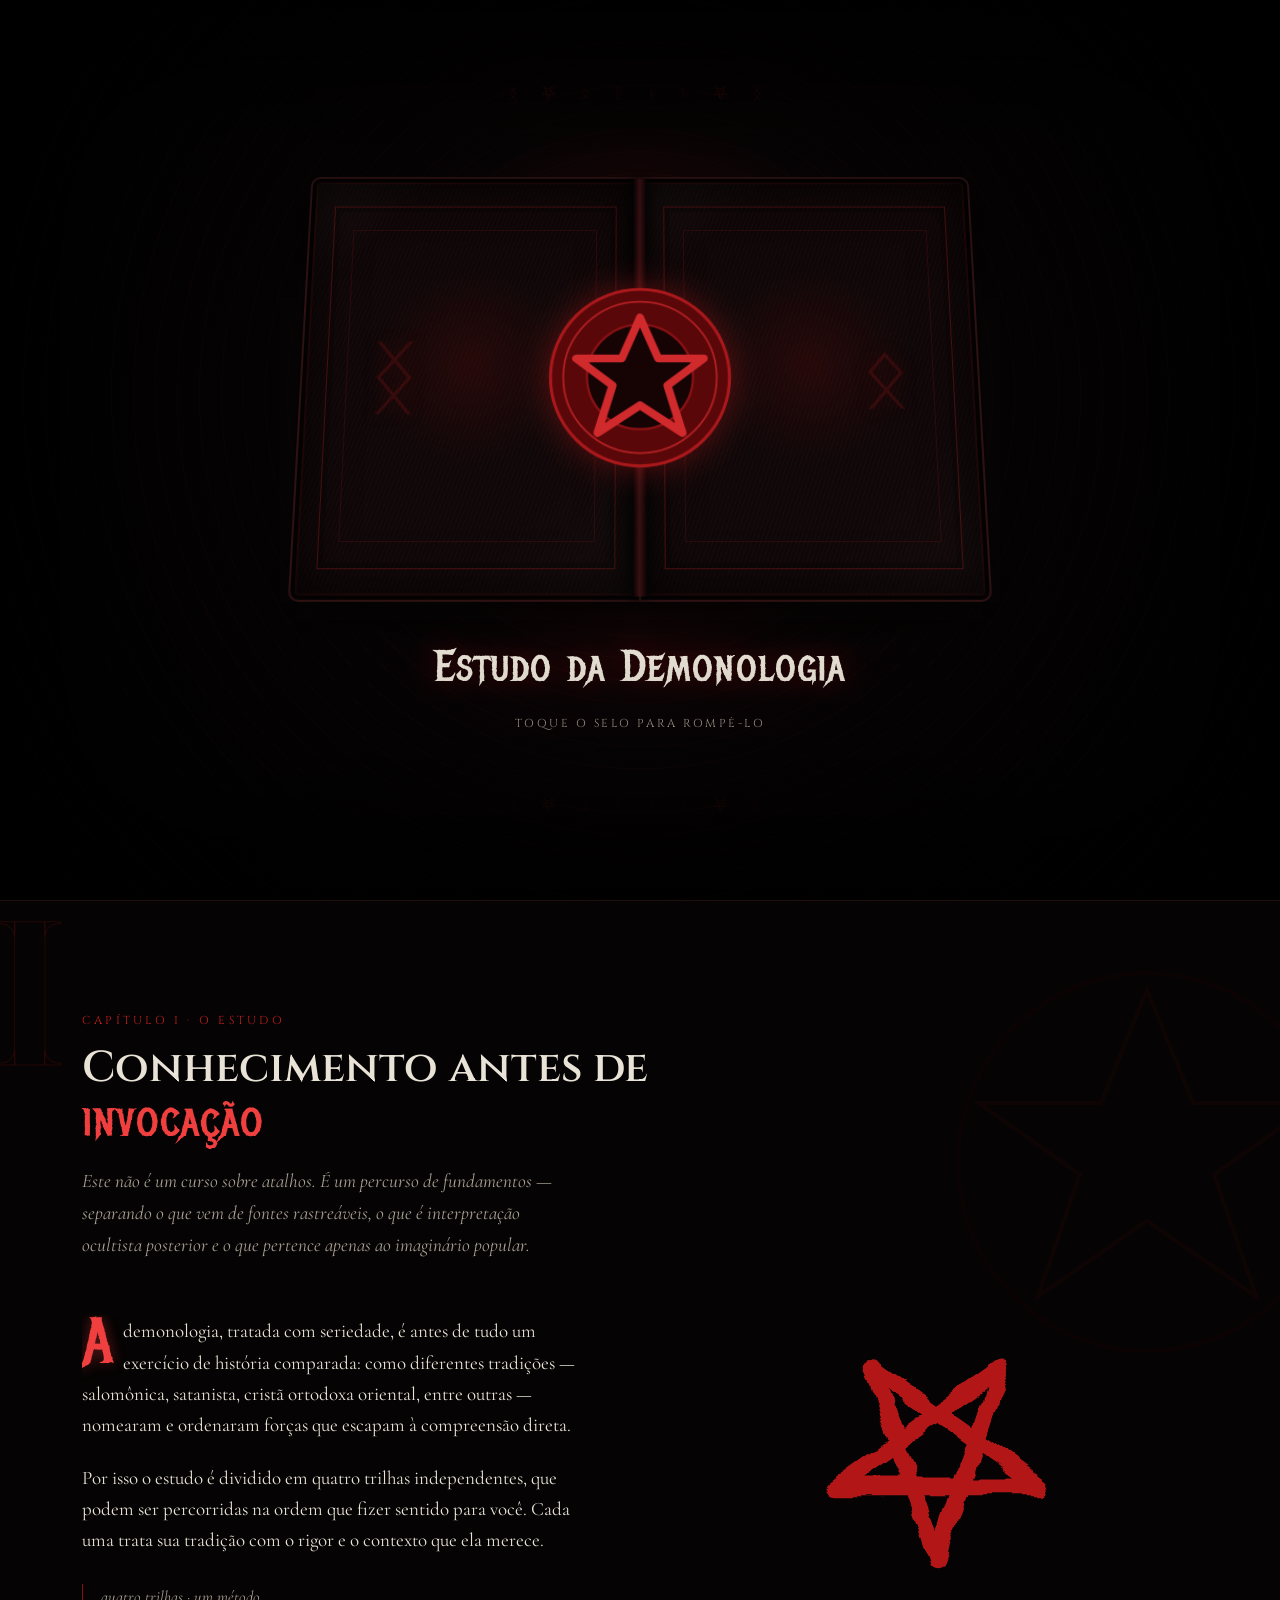
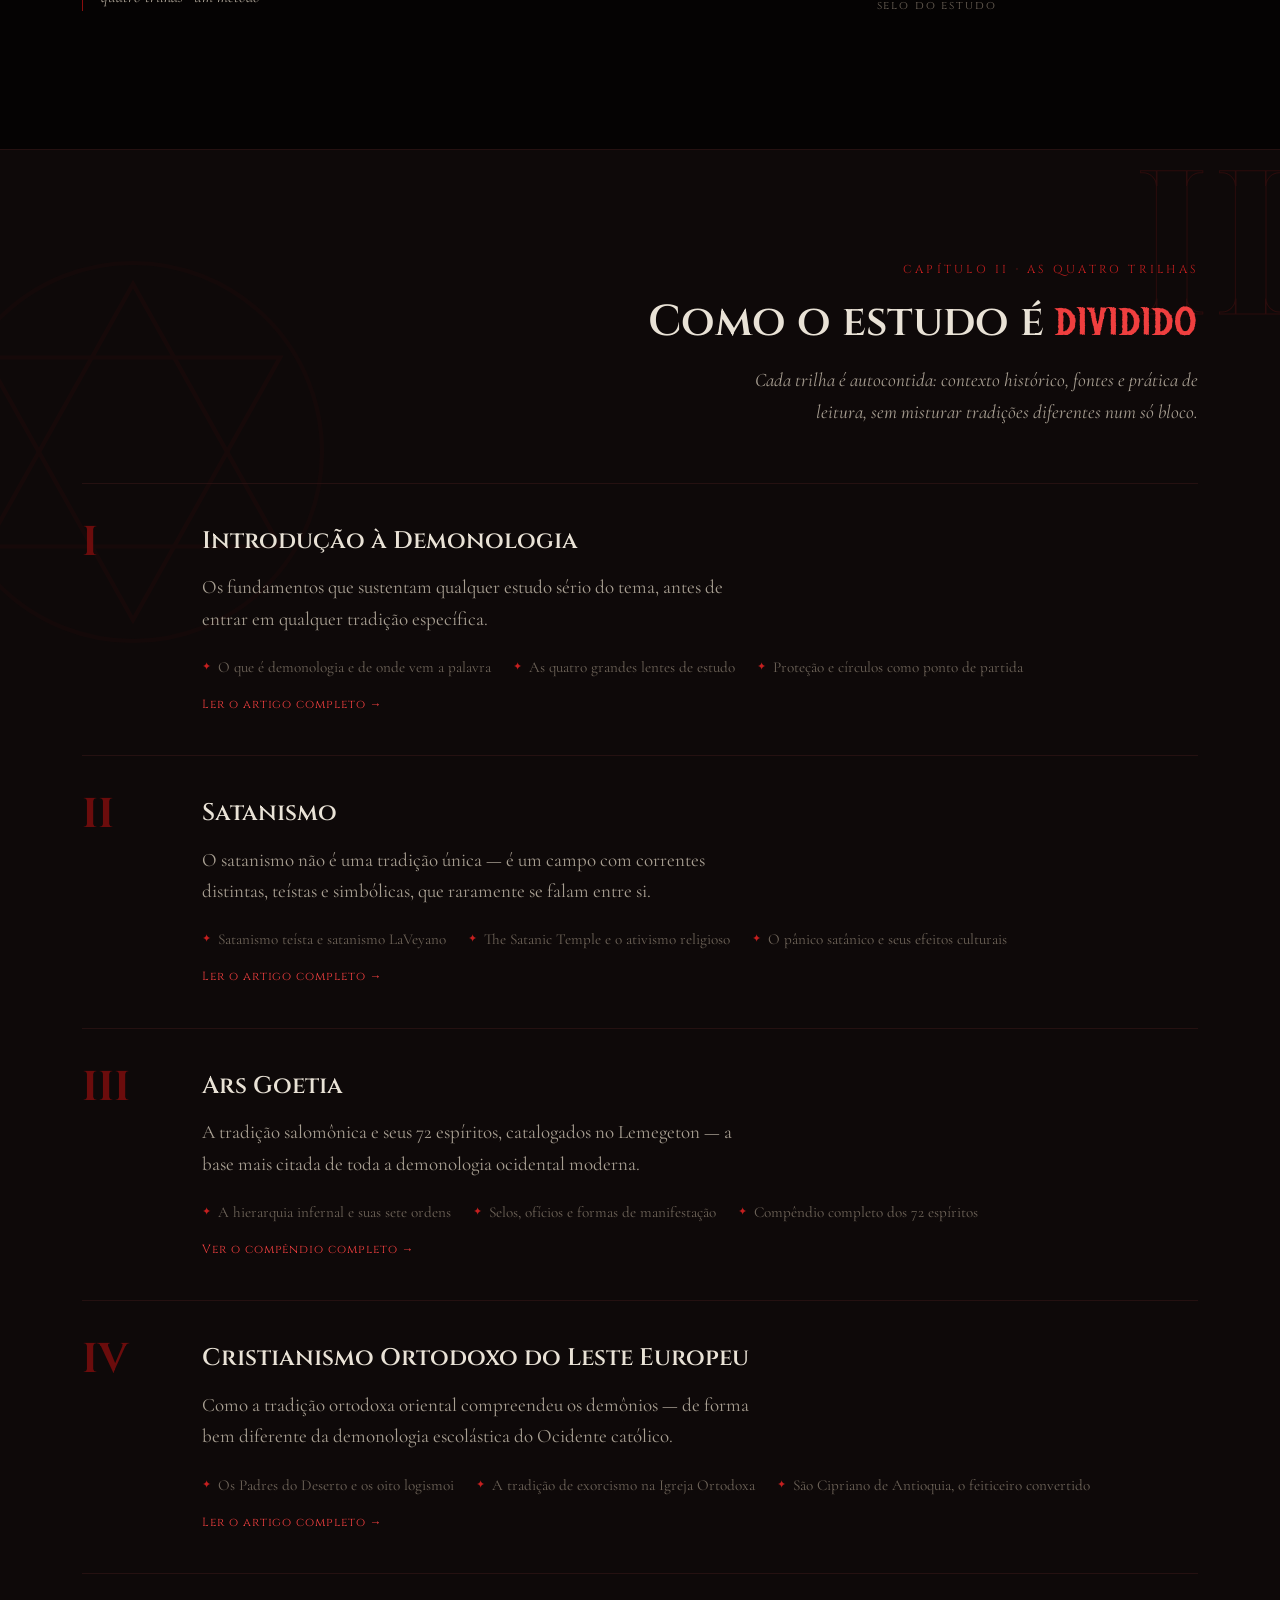
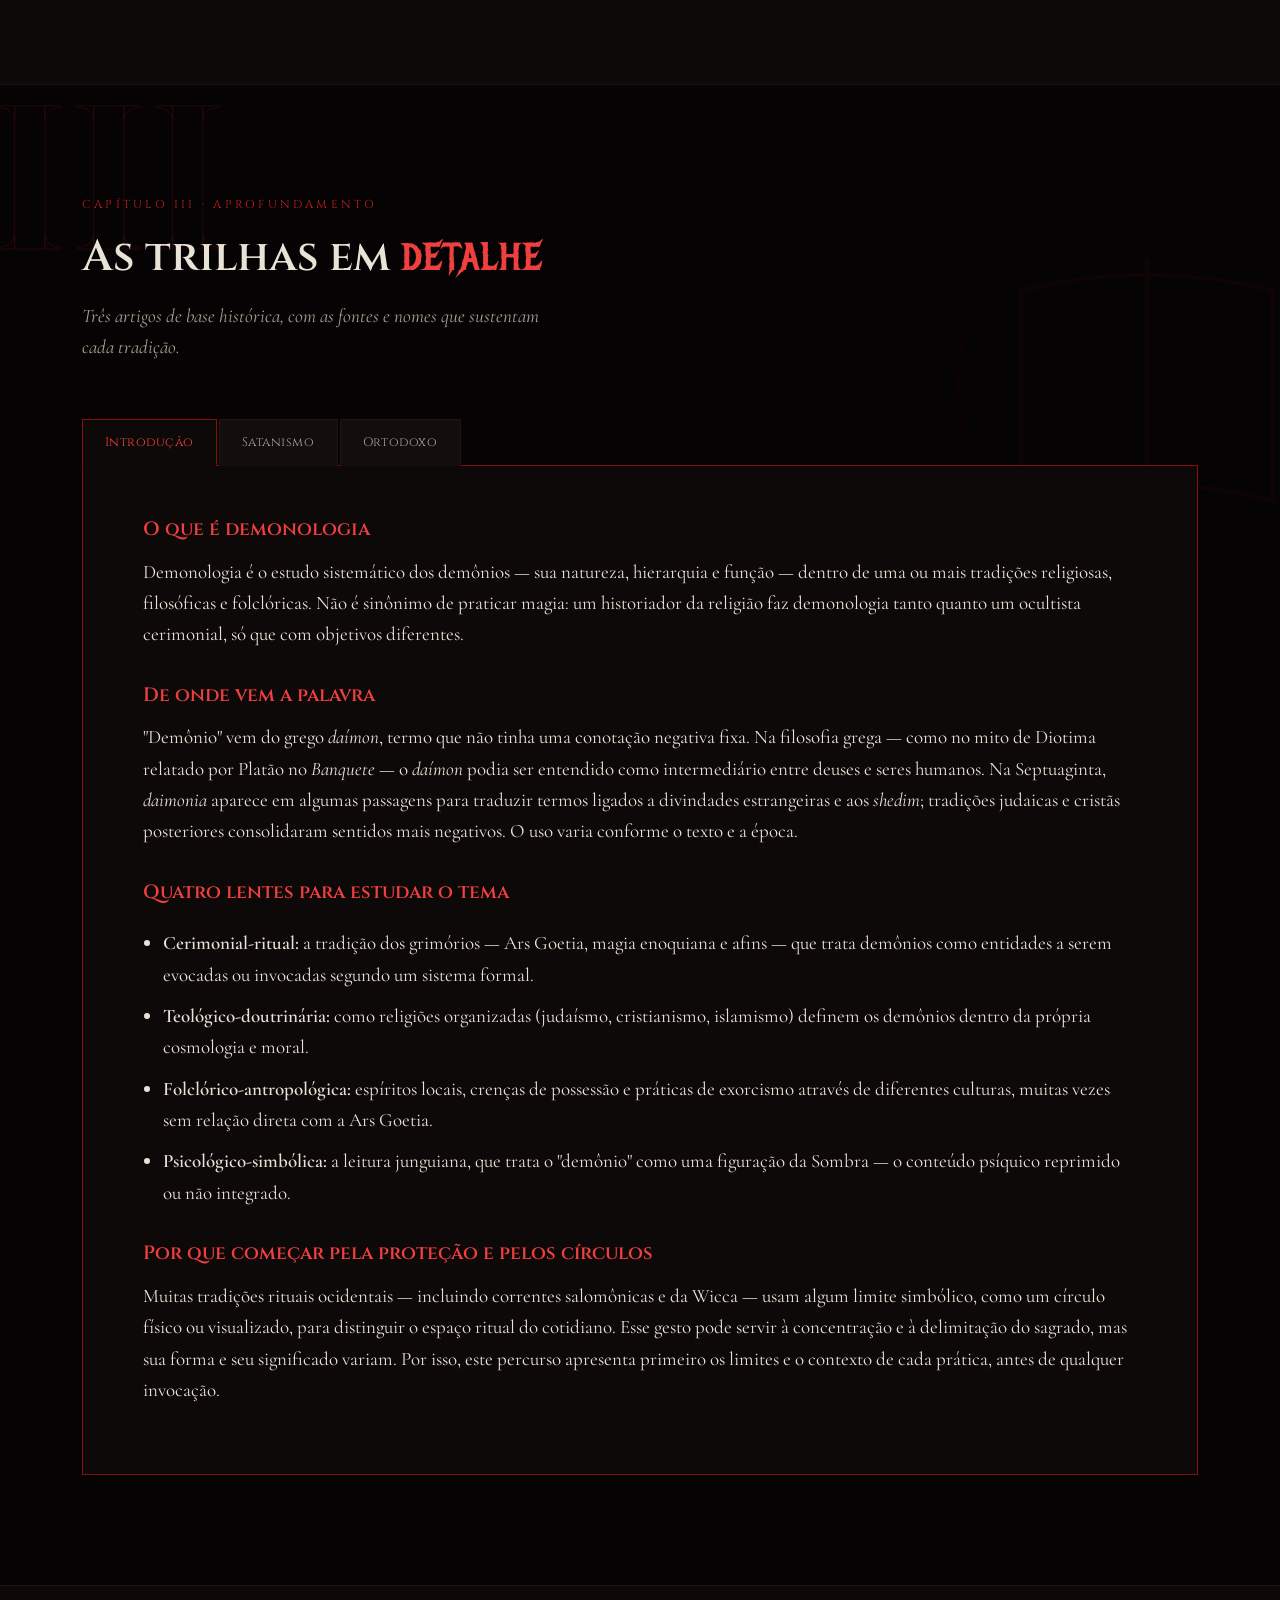
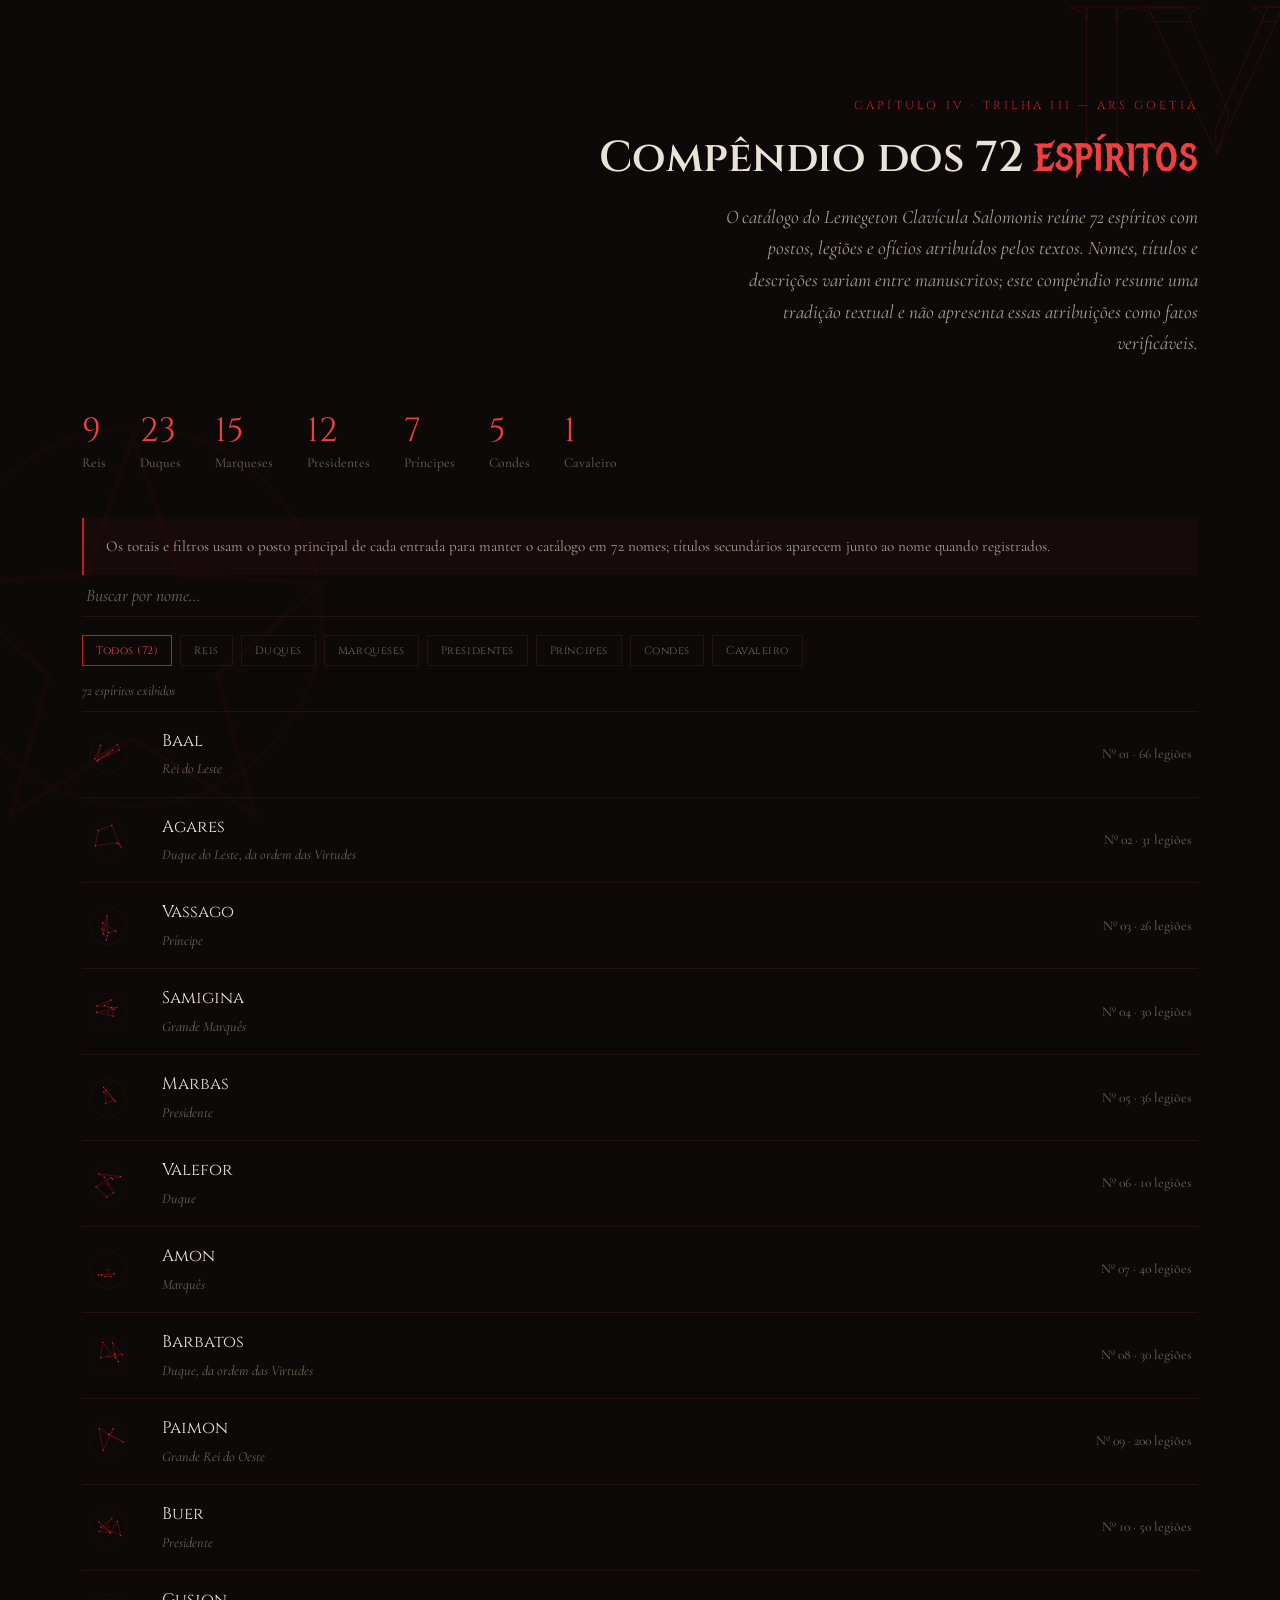
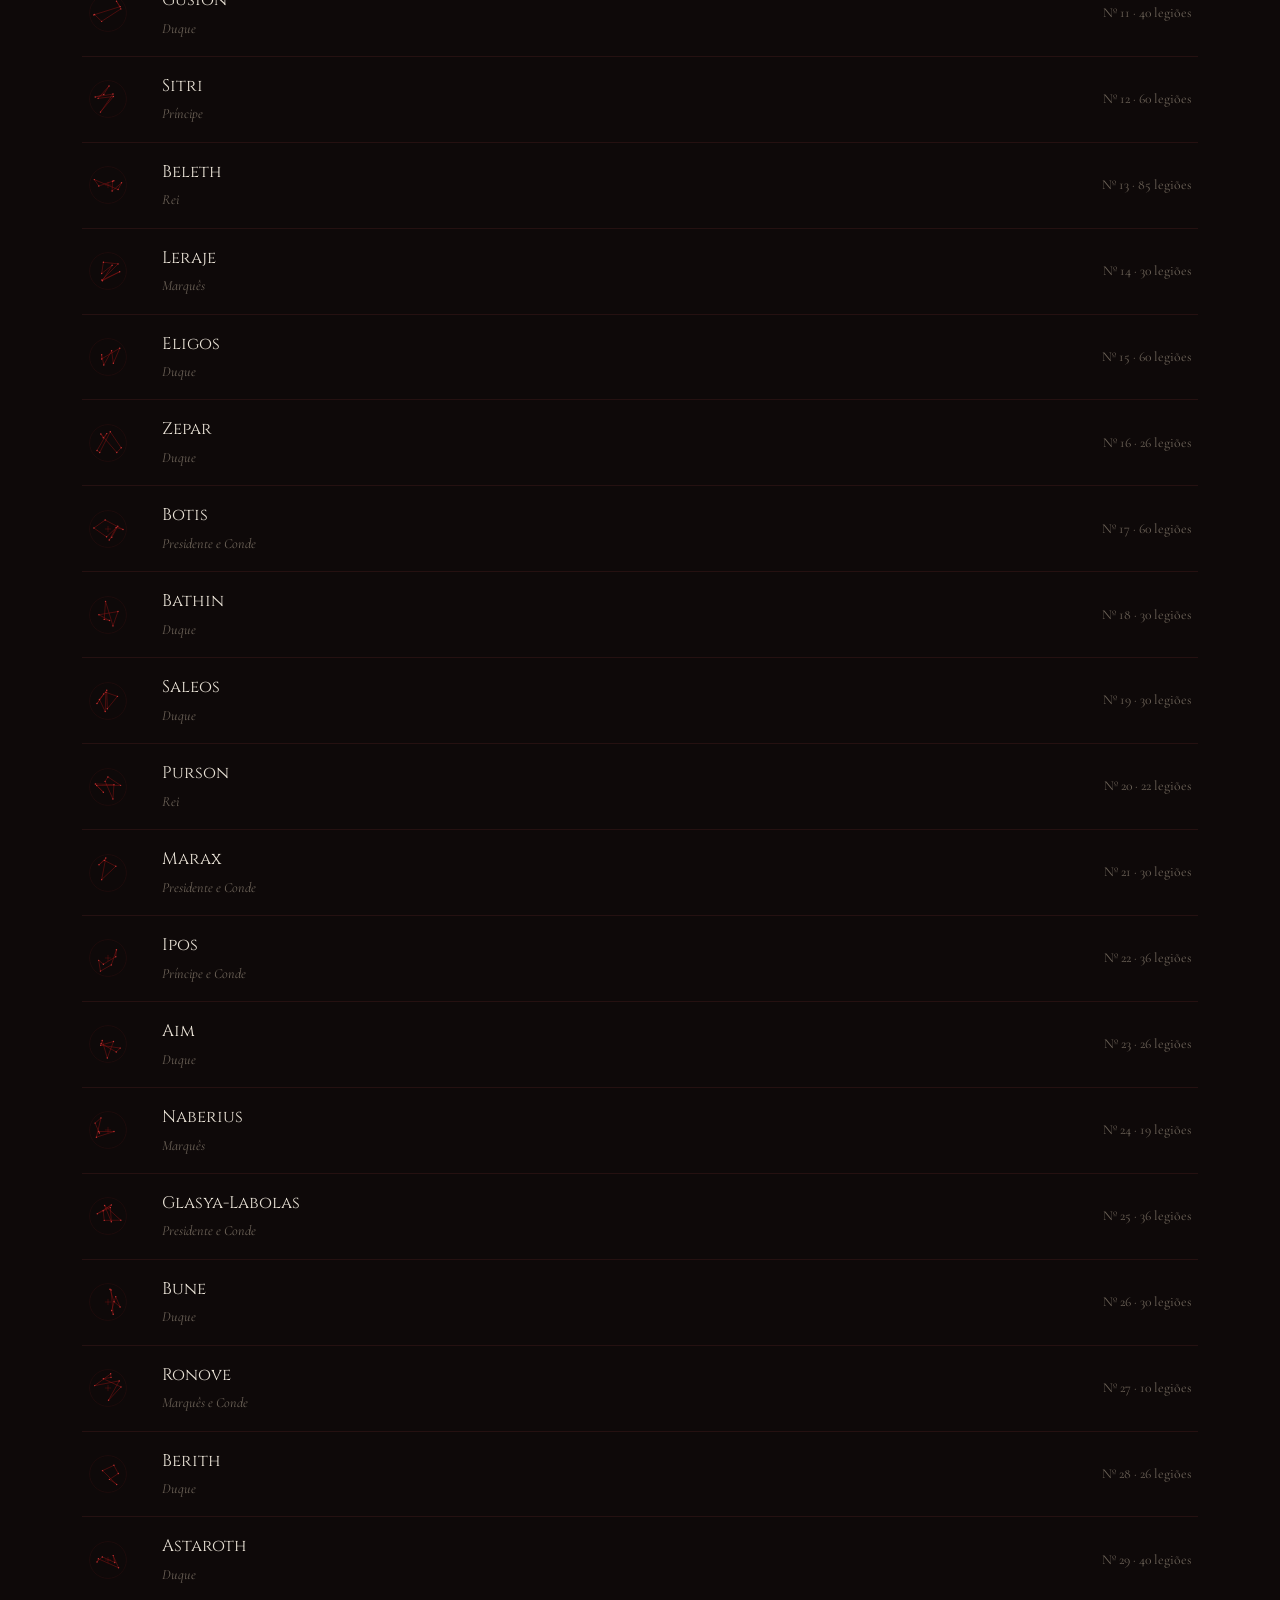
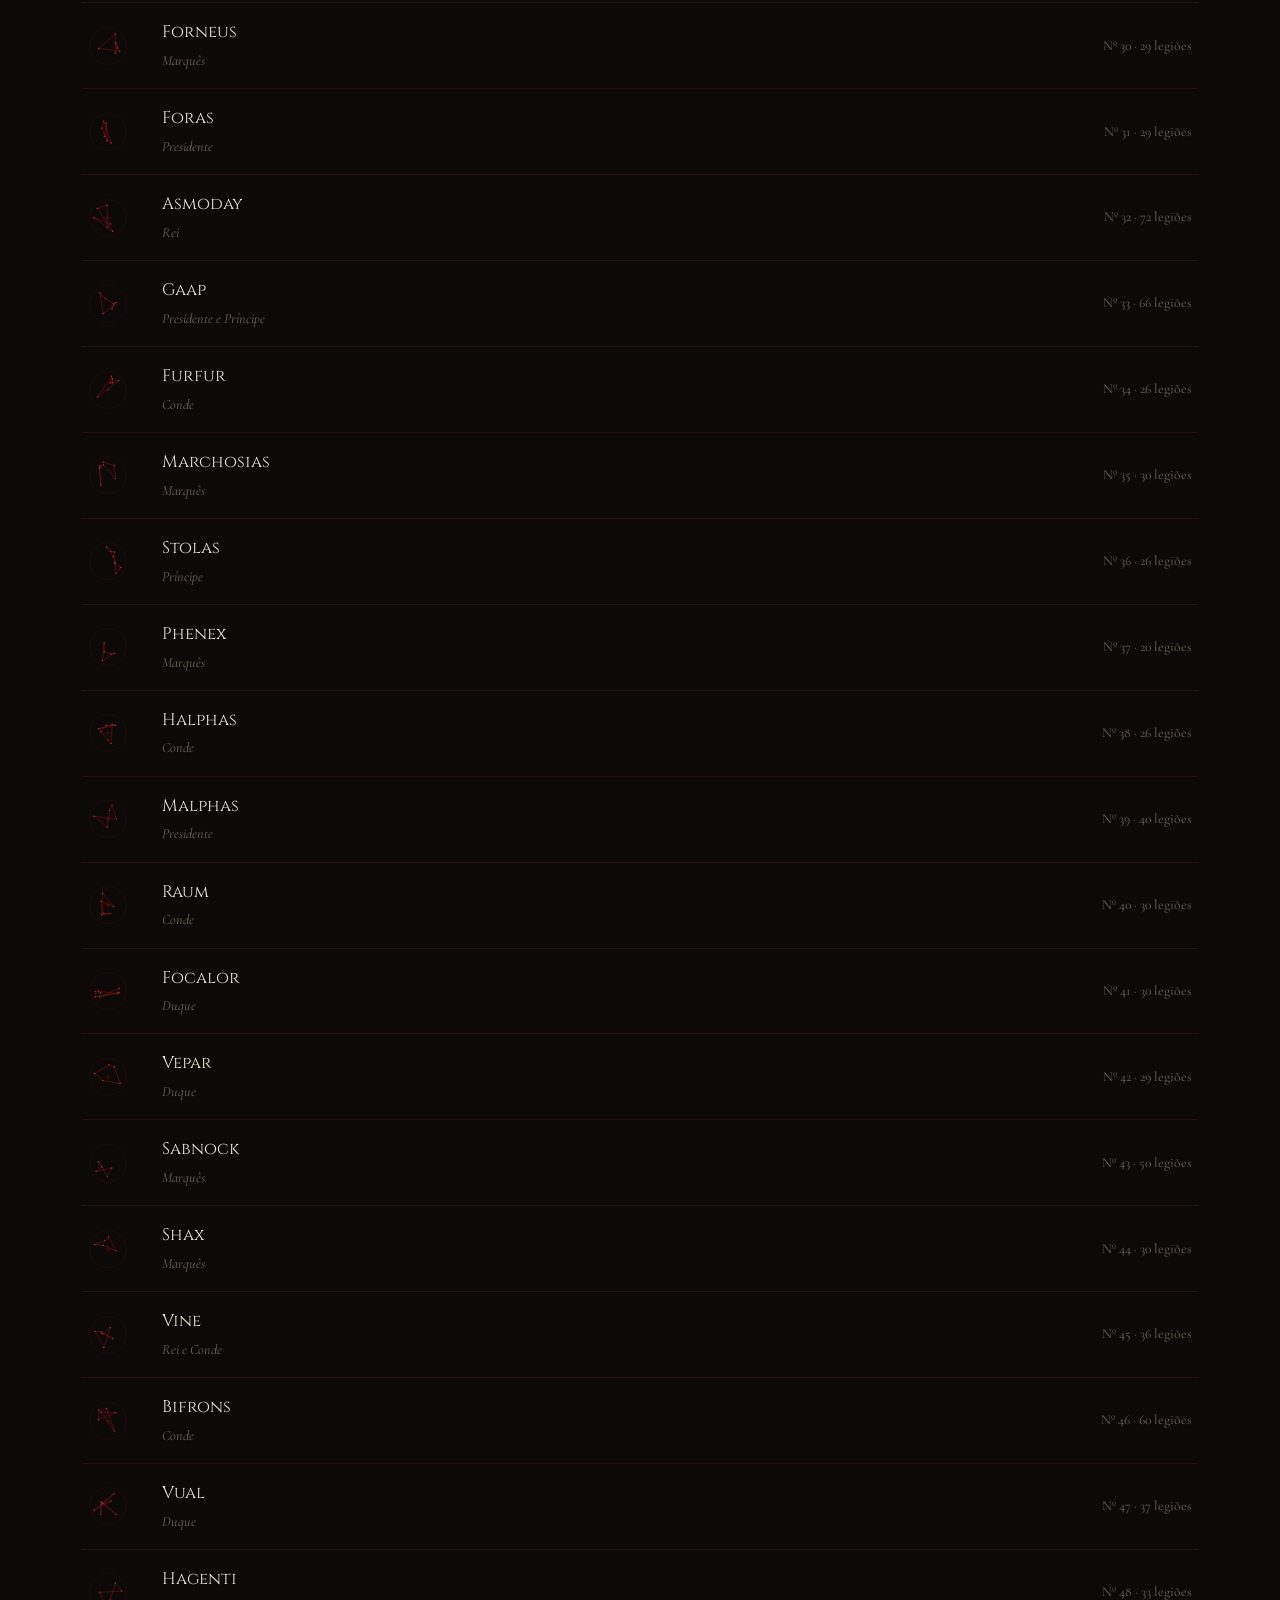
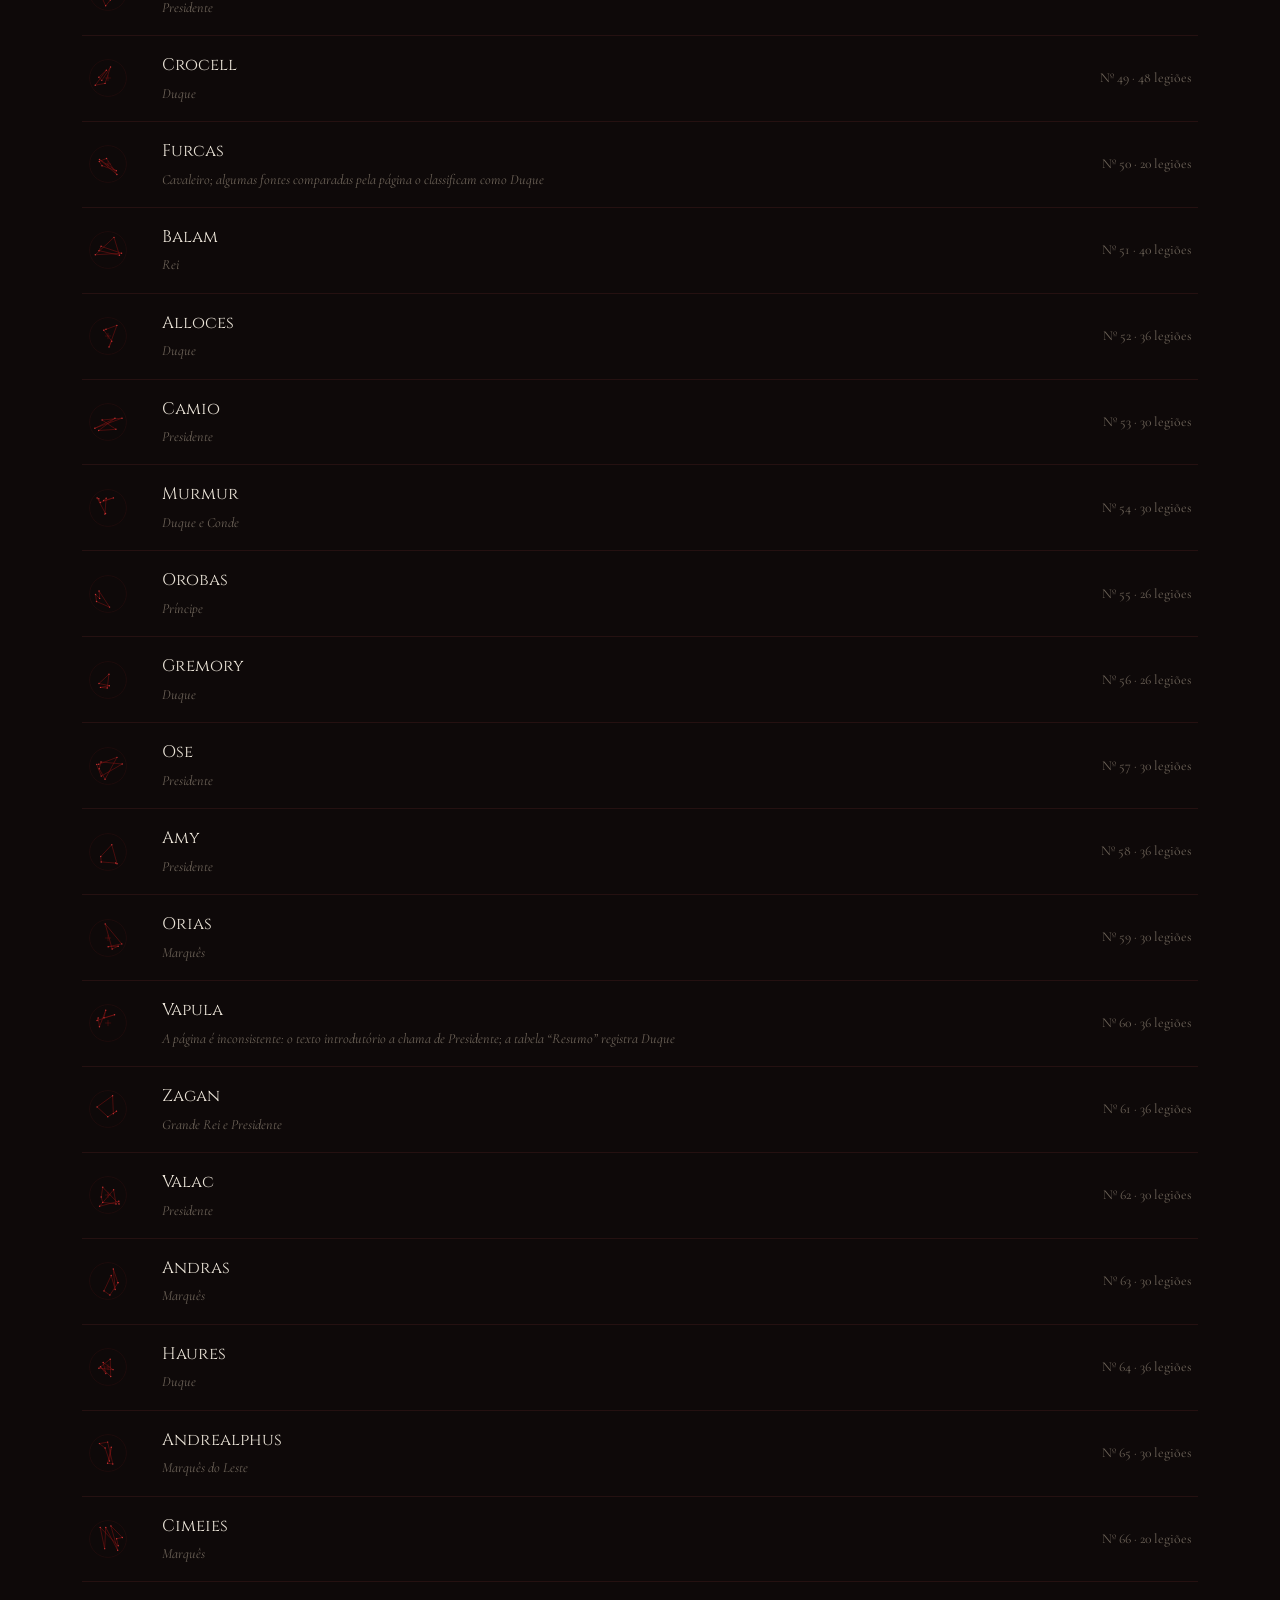
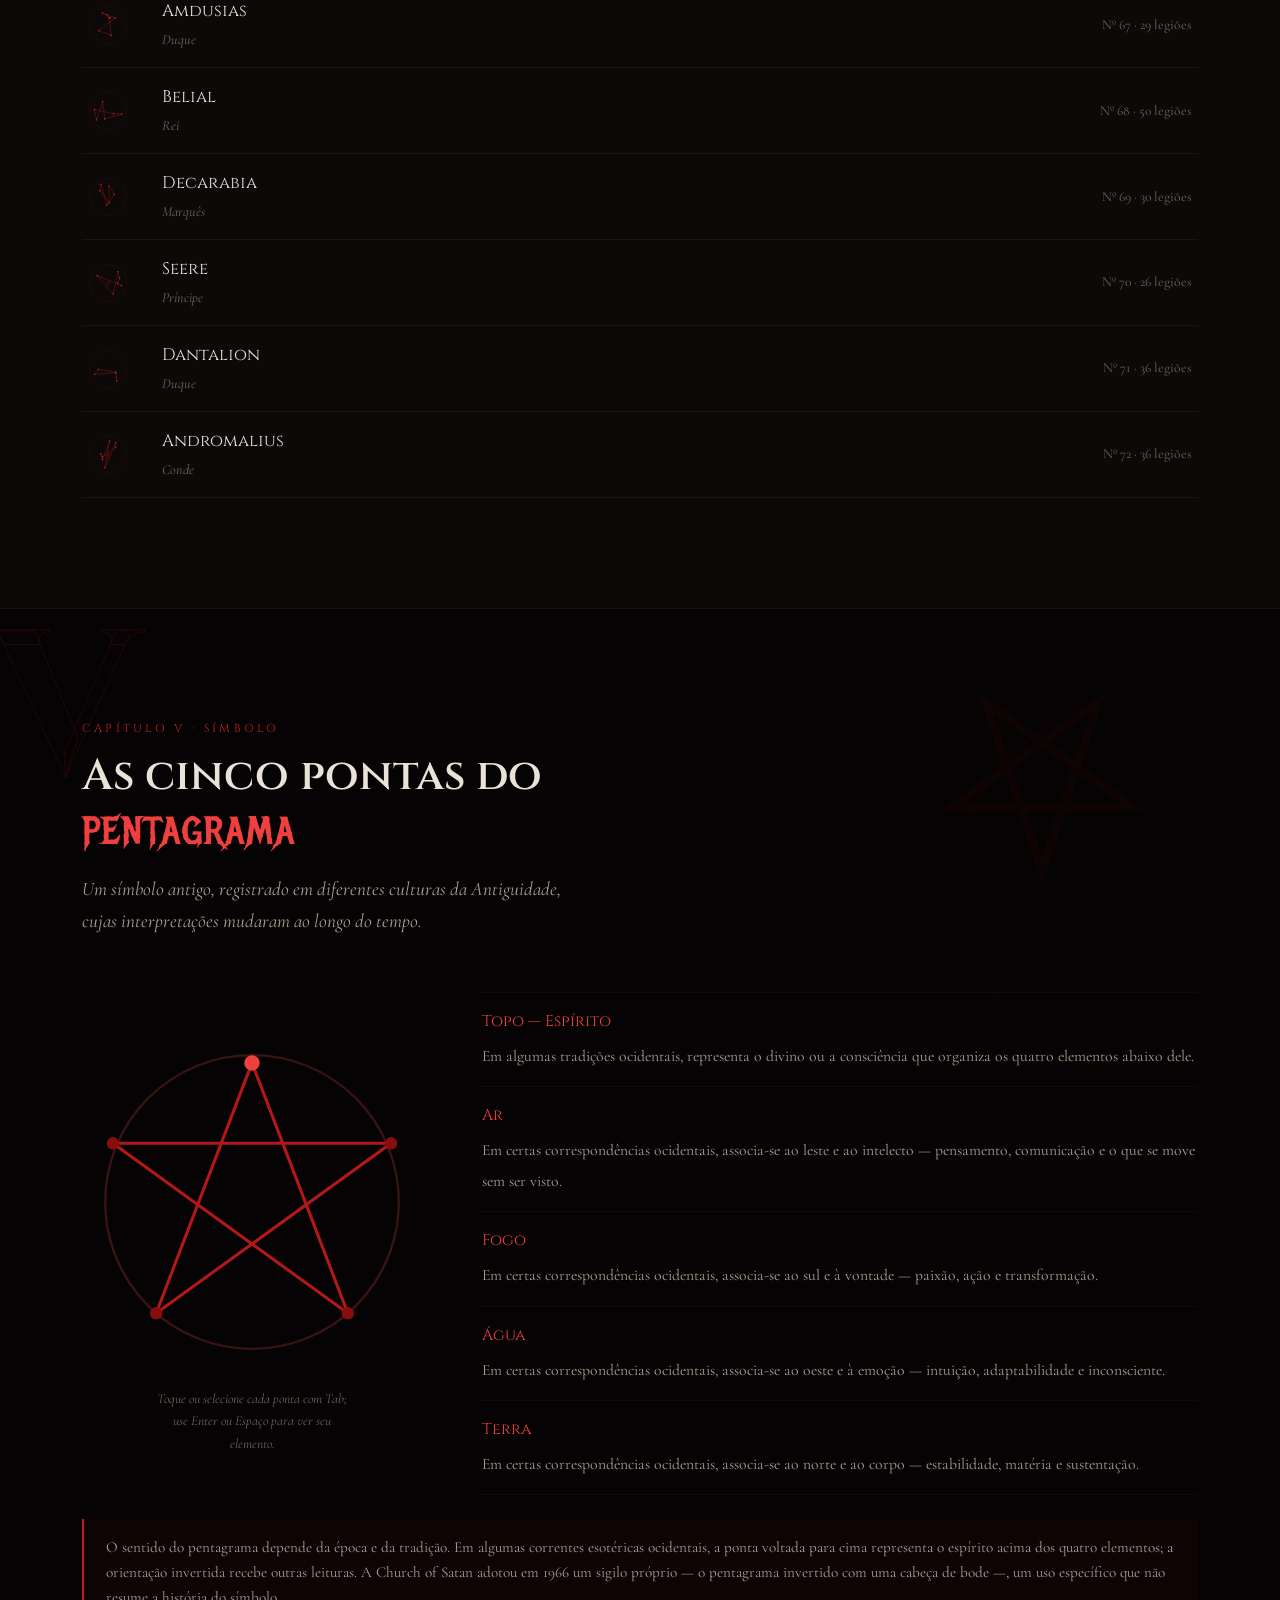
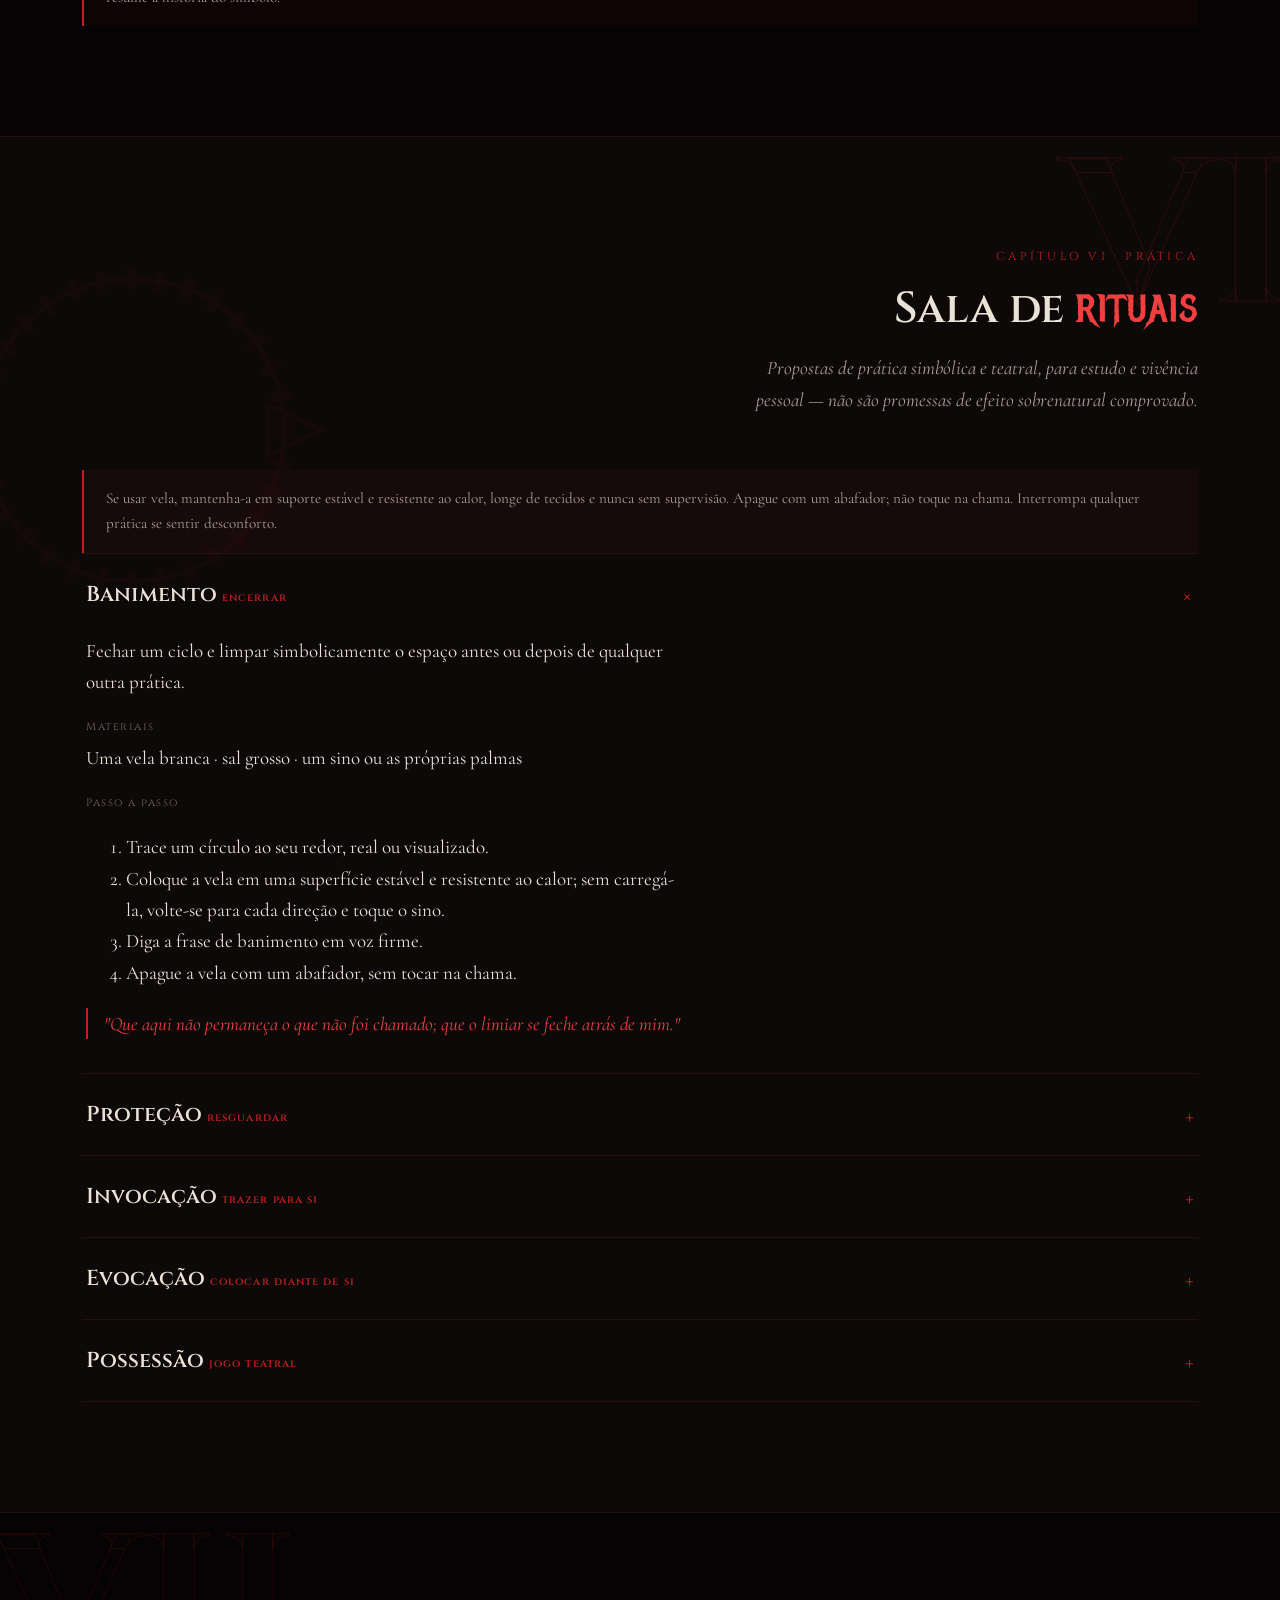
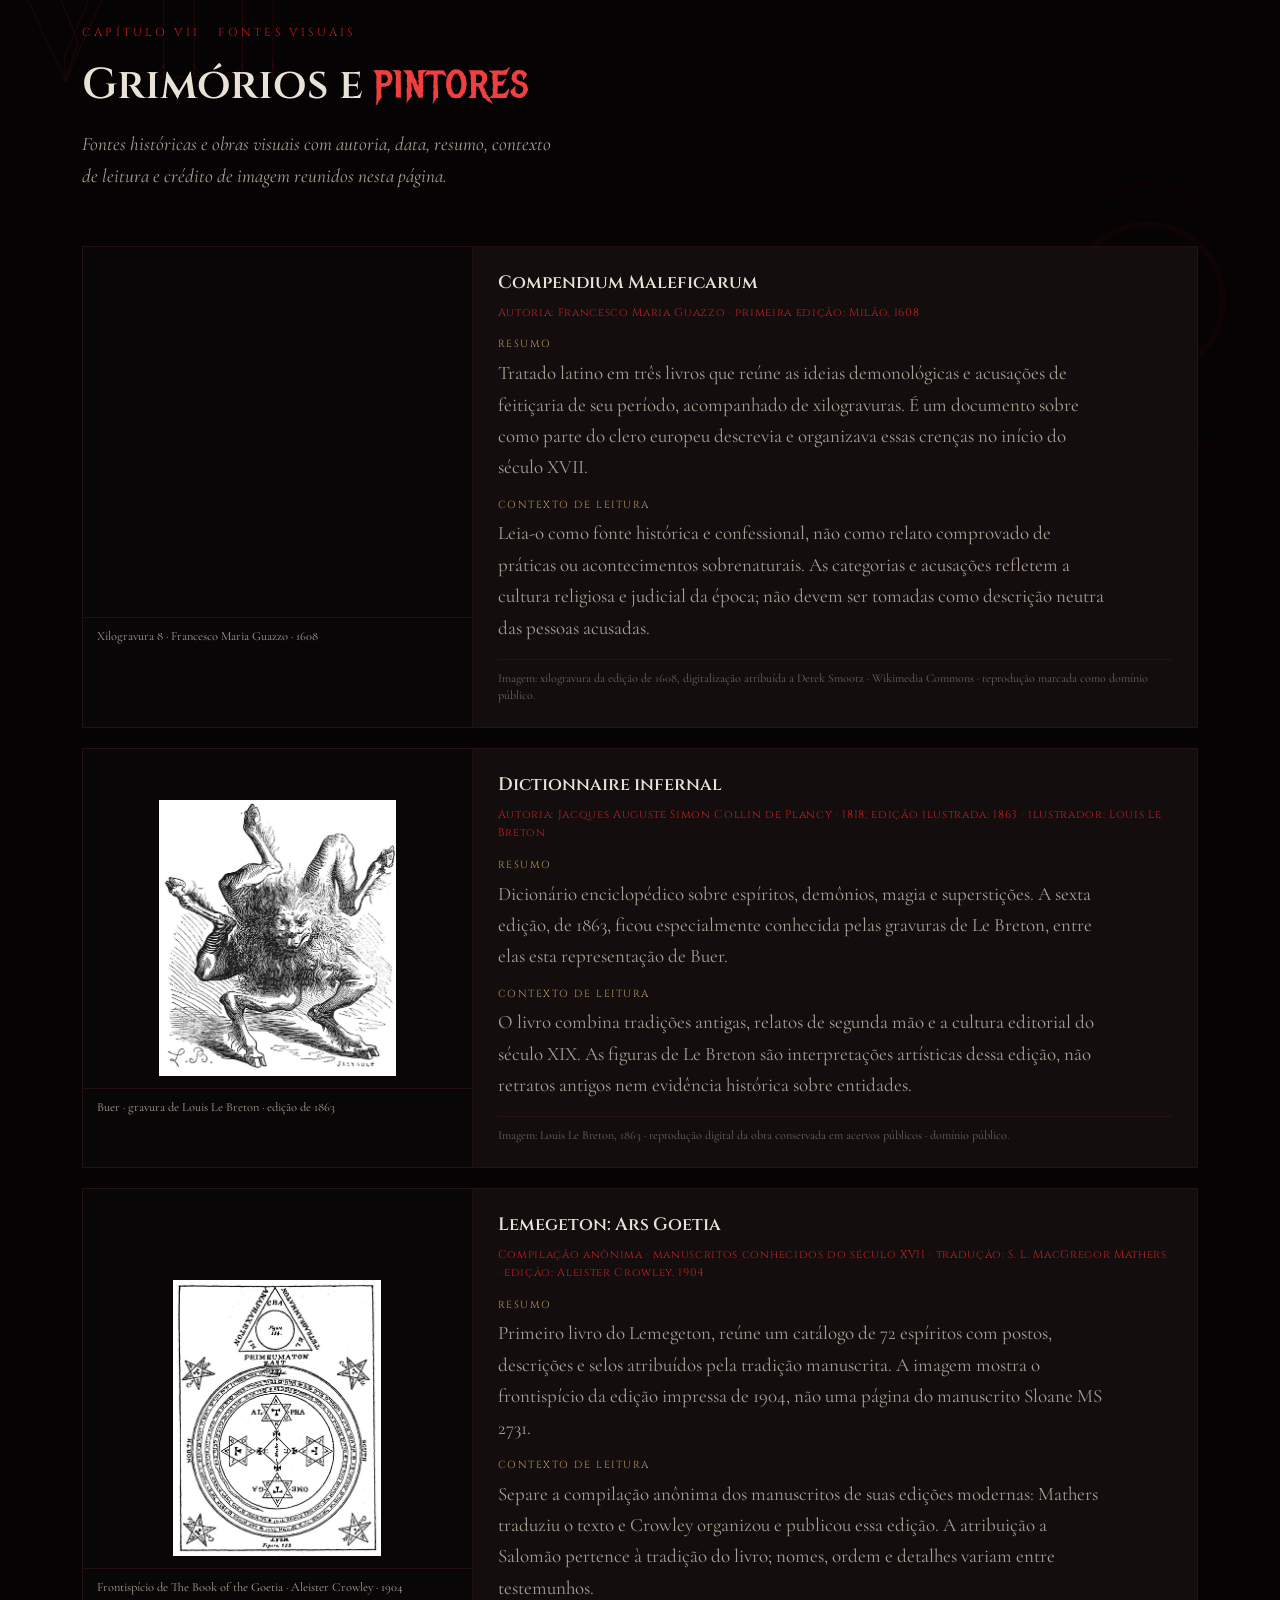
==== commit d2e40b11: "Add files via upload" ====
--- a/index.html
+++ b/index.html
@@ -72,29 +72,175 @@
   }
   @media (max-width: 900px) { #flame-marker { display: none; } }
 
-  /* ============ portal / capa selada ============ */
+  /* ============ portal / grimório selado ============ */
   #gate {
-    position: fixed; inset: 0; z-index: 100; background: #030202;
+    position: fixed; inset: 0; z-index: 100; overflow: hidden;
+    background:
+      radial-gradient(circle at 50% 44%, rgba(128,10,10,.20), transparent 34%),
+      radial-gradient(circle at 50% 48%, #120708 0%, #060304 45%, #020202 78%);
     display: flex; align-items: center; justify-content: center; flex-direction: column;
-    cursor: pointer; transition: opacity 1s ease, visibility 1s ease;
+    cursor: pointer; transition: opacity .7s ease, visibility .7s ease;
+    perspective: 1500px; isolation: isolate;
   }
   #gate::before {
-    content: ""; position: absolute; inset: 0;
-    background: radial-gradient(circle at 50% 45%, rgba(138,13,13,0.28), transparent 55%);
-    animation: candleBreath 5s ease-in-out infinite;
-  }
-  @keyframes candleBreath { 0%,100% { opacity: 0.6; } 50% { opacity: 1; } }
-  #gate.opening { opacity: 0; visibility: hidden; pointer-events: none; }
-  .gate-seal { position: relative; width: min(46vw, 260px); height: min(46vw, 260px); transition: transform 1.1s cubic-bezier(.7,0,.3,1), filter 1.1s ease; }
-  #gate.opening .gate-seal { transform: scale(1.6) rotate(25deg); filter: blur(6px); }
-  .gate-seal svg { width: 100%; height: 100%; }
-  .gate-seal .ring { animation: sealSpin 50s linear infinite; transform-origin: center; }
-  @keyframes sealSpin { from { transform: rotate(0); } to { transform: rotate(360deg); } }
-  .gate-text { margin-top: 30px; text-align: center; position: relative; transition: opacity .6s ease; }
-  #gate.opening .gate-text { opacity: 0; }
-  .gate-title { font-family: 'Metal Mania', cursive; font-size: clamp(1.8rem, 5vw, 2.6rem); color: var(--ink); margin-bottom: 10px; text-shadow: 0 0 30px rgba(196,31,31,0.45); }
-  .gate-cue { font-family: 'Cinzel', serif; font-size: 0.72rem; letter-spacing: 0.22em; color: var(--ink-dim); animation: cuePulse 2.4s ease-in-out infinite; }
-  @keyframes cuePulse { 0%,100% { opacity: 0.5; } 50% { opacity: 1; } }
+    content: ""; position: absolute; inset: -12%; pointer-events: none;
+    background:
+      radial-gradient(circle at 50% 45%, rgba(178,24,24,.22), transparent 27%),
+      repeating-radial-gradient(circle at 50% 45%, rgba(178,24,24,.045) 0 1px, transparent 1px 22px);
+    animation: gateBreath 5.5s ease-in-out infinite;
+  }
+  #gate::after {
+    content: ""; position: absolute; inset: 0; pointer-events:none; z-index:8;
+    box-shadow: inset 0 0 190px 70px #000;
+    opacity:.92;
+  }
+  @keyframes gateBreath { 0%,100% { opacity:.48; transform:scale(1); } 50% { opacity:1; transform:scale(1.035); } }
+
+  .gate-runes {
+    position:absolute; inset:0; display:grid; place-items:center; pointer-events:none; z-index:0;
+    font-family:'Cinzel',serif; color:rgba(178,24,24,.18); letter-spacing:.6em;
+    font-size:clamp(.7rem,1.4vw,1rem); text-transform:uppercase;
+  }
+  .gate-runes::before,.gate-runes::after {
+    content:"ᛝ   ⛧   ᛟ   ᚱ   ᚾ   ᛃ   ⛧   ᛝ"; position:absolute; white-space:nowrap;
+    animation:runeDrift 18s linear infinite; filter:blur(.15px);
+  }
+  .gate-runes::before{top:9%;}.gate-runes::after{bottom:9%;animation-direction:reverse;opacity:.6}
+  @keyframes runeDrift{from{transform:translateX(-3%)}to{transform:translateX(3%)}}
+
+  .grimoire-stage {
+    position:relative; z-index:2; width:min(82vw,680px); aspect-ratio:1.58/1;
+    perspective:1500px; transform-style:preserve-3d;
+    transition:transform .9s cubic-bezier(.2,.75,.2,1), filter .9s ease;
+  }
+  .grimoire-shadow {
+    position:absolute; left:8%; right:8%; bottom:-7%; height:16%; border-radius:50%;
+    background:radial-gradient(ellipse,rgba(0,0,0,.9),transparent 70%); filter:blur(13px);
+    transition:transform 1.4s ease, opacity 1.4s ease;
+  }
+  .book {
+    position:absolute; inset:0; transform-style:preserve-3d;
+    transform:rotateX(7deg) translateZ(0); transition:transform 1.4s cubic-bezier(.18,.72,.15,1);
+  }
+  .page-spread {
+    position:absolute; inset:4.5% 3.5%; z-index:0; border-radius:8px;
+    background:
+      linear-gradient(90deg, rgba(26,12,10,.82) 0 1.2%, transparent 1.2% 49.5%, rgba(55,24,19,.7) 49.5% 50.5%, transparent 50.5% 98.8%, rgba(26,12,10,.82) 98.8%),
+      repeating-linear-gradient(0deg, rgba(67,42,31,.09) 0 1px, transparent 1px 7px),
+      linear-gradient(100deg,#a98b67 0%,#c3a57b 47%,#a88562 50%,#c4a77d 53%,#9f805f 100%);
+    box-shadow:0 0 0 5px #2a1410,0 0 0 7px #060303,0 22px 55px rgba(0,0,0,.7);
+    opacity:.22; transform:scale(.94) translateZ(-10px); transition:opacity .9s ease .35s, transform 1.2s ease .25s;
+    overflow:hidden;
+  }
+  .page-spread::before,.page-spread::after {
+    content:""; position:absolute; top:10%; bottom:10%; width:37%; opacity:.34;
+    background:repeating-linear-gradient(0deg, transparent 0 10px, rgba(53,28,21,.45) 10px 11px);
+  }
+  .page-spread::before{left:8%}.page-spread::after{right:8%}
+  .page-mark {
+    position:absolute; left:50%; top:50%; transform:translate(-50%,-50%); z-index:2;
+    font-family:'Metal Mania',cursive; color:rgba(83,16,16,.60); font-size:clamp(1.5rem,4.5vw,3.6rem); text-align:center;
+    opacity:0; transition:opacity .8s ease 1s; white-space:nowrap;
+  }
+  .book-cover {
+    position:absolute; top:0; bottom:0; width:50.2%; z-index:4; overflow:hidden;
+    backface-visibility:hidden; transform-style:preserve-3d;
+    background:
+      radial-gradient(circle at 50% 46%,rgba(112,12,12,.23),transparent 35%),
+      linear-gradient(135deg,rgba(255,255,255,.035),transparent 18% 74%,rgba(255,255,255,.02)),
+      repeating-linear-gradient(110deg,rgba(255,255,255,.018) 0 1px,transparent 1px 4px),
+      #100708;
+    border:2px solid #2d1113;
+    box-shadow:inset 0 0 55px rgba(0,0,0,.85), inset 0 0 0 4px #070303, inset 0 0 0 6px rgba(111,20,22,.28), 0 18px 48px rgba(0,0,0,.72);
+    transition:transform 1.55s cubic-bezier(.18,.72,.15,1), filter .9s ease;
+  }
+  .book-cover::before {
+    content:""; position:absolute; inset:7%; border:1px solid rgba(155,28,30,.4); box-shadow:inset 0 0 0 5px rgba(0,0,0,.18);
+  }
+  .book-cover::after {
+    content:""; position:absolute; inset:13%; border:1px solid rgba(105,17,19,.32);
+  }
+  .cover-left{left:0;transform-origin:100% 50%;border-radius:10px 1px 1px 10px}
+  .cover-right{right:0;transform-origin:0 50%;border-radius:1px 10px 10px 1px}
+  .cover-left .cover-glyph,.cover-right .cover-glyph {
+    position:absolute; top:50%; transform:translateY(-50%); font-family:'Cinzel',serif; color:rgba(148,23,26,.24);
+    font-size:clamp(2.2rem,7vw,5.2rem); text-shadow:0 0 18px rgba(116,10,10,.25);
+  }
+  .cover-left .cover-glyph{left:20%}.cover-right .cover-glyph{right:20%}
+  .book-spine {
+    position:absolute; z-index:6; left:50%; top:1.5%; bottom:1.5%; width:14px; transform:translateX(-50%) translateZ(8px);
+    background:linear-gradient(90deg,#050202,#381013 48%,#050202); box-shadow:0 0 16px rgba(0,0,0,.9);
+    transition:opacity .5s ease .8s;
+  }
+
+  .seal-assembly {
+    position:absolute; z-index:10; left:50%; top:50%; width:min(31vw,210px); aspect-ratio:1;
+    transform:translate(-50%,-50%) translateZ(32px); filter:drop-shadow(0 0 16px rgba(178,24,24,.48));
+  }
+  .seal-half {
+    position:absolute; inset:0; transition:transform .68s cubic-bezier(.3,.9,.25,1), opacity .5s ease .25s, filter .6s ease;
+  }
+  .seal-half.left{clip-path:inset(0 50% 0 0)}
+  .seal-half.right{clip-path:inset(0 0 0 50%)}
+  .seal-svg{width:100%;height:100%;overflow:visible}
+  .wax-disc{fill:#5a0709;stroke:#a9181b;stroke-width:1.7}
+  .wax-ring{fill:none;stroke:#d12a2d;stroke-width:1;opacity:.72}
+  .wax-star{fill:none;stroke:#d12a2d;stroke-width:4.4;stroke-linecap:round;stroke-linejoin:round}
+  .wax-core{fill:#160405;stroke:#8e1114;stroke-width:1.2}
+  .crack-lines{position:absolute;inset:0;pointer-events:none;opacity:0;transition:opacity .14s ease}
+  .crack-lines svg{width:100%;height:100%}
+  .crack-lines path{fill:none;stroke:#f07474;stroke-width:1.25;stroke-linecap:round;stroke-dasharray:80;stroke-dashoffset:80;filter:drop-shadow(0 0 4px #d71920)}
+  .seal-glow{position:absolute;inset:18%;border-radius:50%;box-shadow:0 0 0 0 rgba(220,37,42,.0);pointer-events:none}
+  .wax-fragment {
+    position:absolute; left:50%; top:50%; width:9px; height:7px; border-radius:60% 35% 55% 40%; z-index:12;
+    background:#8d1013; box-shadow:0 0 5px rgba(219,39,43,.35); opacity:0;
+    transform:translate(-50%,-50%);
+  }
+
+  .gate-text { margin-top:34px; text-align:center; position:relative; z-index:4; transition:opacity .5s ease, transform .7s ease; }
+  .gate-title { font-family:'Metal Mania',cursive; font-size:clamp(1.8rem,5vw,2.75rem); color:var(--ink); margin-bottom:10px; text-shadow:0 0 30px rgba(196,31,31,.45); }
+  .gate-cue { font-family:'Cinzel',serif; font-size:.72rem; letter-spacing:.22em; color:var(--ink-dim); animation:cuePulse 2.4s ease-in-out infinite; min-height:1.2em; }
+  @keyframes cuePulse { 0%,100%{opacity:.48} 50%{opacity:1} }
+
+  #gate.breaking .grimoire-stage{animation:bookTremor .48s cubic-bezier(.36,.07,.19,.97) both}
+  #gate.breaking .crack-lines{opacity:1}
+  #gate.breaking .crack-lines path{animation:drawCrack .42s ease-out forwards}
+  #gate.breaking .seal-glow{animation:sealPulse .52s ease-out forwards}
+  #gate.breaking .seal-half.left{transform:translate(-20px,-5px) rotate(-8deg);filter:brightness(1.45)}
+  #gate.breaking .seal-half.right{transform:translate(20px,5px) rotate(8deg);filter:brightness(1.45)}
+  #gate.breaking .wax-fragment{animation:fragmentBurst .9s cubic-bezier(.15,.75,.2,1) var(--d,0s) forwards}
+  @keyframes drawCrack{to{stroke-dashoffset:0}}
+  @keyframes sealPulse{0%{box-shadow:0 0 0 0 rgba(220,37,42,.0)}40%{box-shadow:0 0 42px 16px rgba(220,37,42,.48)}100%{box-shadow:0 0 85px 30px rgba(220,37,42,0)}}
+  @keyframes bookTremor{10%,90%{transform:translateX(-2px) rotateZ(-.2deg)}20%,80%{transform:translateX(4px) rotateZ(.3deg)}30%,50%,70%{transform:translateX(-6px) rotateZ(-.4deg)}40%,60%{transform:translateX(6px) rotateZ(.45deg)}}
+  @keyframes fragmentBurst{0%{opacity:0;transform:translate(-50%,-50%) rotate(0) scale(.6)}12%{opacity:1}100%{opacity:0;transform:translate(calc(-50% + var(--x)),calc(-50% + var(--y))) rotate(var(--r)) scale(.2)}}
+
+  #gate.opening .seal-half.left{transform:translate(-105px,-22px) rotate(-34deg) scale(.78);opacity:0}
+  #gate.opening .seal-half.right{transform:translate(105px,22px) rotate(34deg) scale(.78);opacity:0}
+  #gate.opening .crack-lines{opacity:0}
+  #gate.opening .cover-left{transform:rotateY(-112deg) translateZ(4px);filter:brightness(.66)}
+  #gate.opening .cover-right{transform:rotateY(112deg) translateZ(4px);filter:brightness(.66)}
+  #gate.opening .page-spread{opacity:1;transform:scale(1) translateZ(0)}
+  #gate.opening .page-mark{opacity:.8}
+  #gate.opening .book-spine{opacity:.48}
+  #gate.opening .book{transform:rotateX(2deg) scale(1.035)}
+  #gate.opening .grimoire-shadow{transform:scaleX(1.23);opacity:.55}
+  #gate.opening .gate-text{transform:translateY(12px);opacity:.86}
+
+  #gate.finished{opacity:0;visibility:hidden;pointer-events:none}
+  #gate.finished .grimoire-stage{transform:scale(1.11);filter:blur(2px)}
+  #gate.finished .gate-text{opacity:0}
+
+  @media(max-width:680px){
+    .grimoire-stage{width:min(92vw,590px)}
+    .seal-assembly{width:min(38vw,185px)}
+    .gate-text{margin-top:24px}.gate-cue{font-size:.6rem;letter-spacing:.16em}
+  }
+  @media(prefers-reduced-motion:reduce){
+    #gate::before,.gate-runes::before,.gate-runes::after,.gate-cue{animation:none}
+    #gate.breaking .grimoire-stage{animation:none}
+    #gate.breaking .wax-fragment{display:none}
+    .book-cover,.page-spread,.seal-half,.grimoire-stage{transition-duration:.35s!important}
+  }
 
   /* ============ marcador de capítulos (substitui o menu) ============ */
   #toc-tab {
@@ -328,6 +474,29 @@
   .daemon-source-ref { font-size:.82rem; color:var(--ink-faint); overflow-wrap:anywhere; }
   .source-url { font-family:ui-monospace,SFMono-Regular,Consolas,monospace; font-size:.74rem; color:var(--ink-faint); word-break:break-all; }
   .source-badge { display:inline-block; margin-top:7px; border:1px solid var(--line); padding:4px 8px; font-family:'Cinzel',serif; font-size:.56rem; letter-spacing:.08em; text-transform:uppercase; color:var(--ink-faint); }
+  .daemon-fact.angel-locked { position:relative; }
+  .angel-lock {
+    position:relative; display:block; width:100%; min-height:2.15rem; padding:4px 8px; margin:0;
+    border:1px solid rgba(196,31,31,.22); background:rgba(196,31,31,.035); color:inherit;
+    font:inherit; text-align:left; cursor:pointer; overflow:hidden;
+  }
+  .angel-lock-value {
+    display:block; filter:blur(7px); opacity:.72; user-select:none; pointer-events:none; white-space:normal;
+  }
+  .angel-lock::after {
+    content:'CONTEÚDO OCULTO'; position:absolute; inset:0; display:flex; align-items:center; justify-content:center;
+    font-family:'Cinzel',serif; font-size:.58rem; letter-spacing:.13em; color:var(--red-glow);
+    background:linear-gradient(90deg,rgba(11,7,8,.60),rgba(11,7,8,.34),rgba(11,7,8,.60));
+  }
+  .angel-lock:hover,.angel-lock:focus-visible { border-color:var(--red-bright); outline:none; }
+  .curiosity-toast {
+    position:fixed; left:50%; bottom:max(28px,calc(18px + env(safe-area-inset-bottom,0px))); transform:translate(-50%,18px);
+    z-index:130; width:min(520px,calc(100% - 32px)); padding:16px 20px; border:1px solid var(--red-bright);
+    background:rgba(8,4,5,.98); color:var(--ink); font-family:'Cinzel',serif; font-size:.82rem; letter-spacing:.035em;
+    text-align:center; box-shadow:0 18px 60px rgba(0,0,0,.55); opacity:0; pointer-events:none; transition:opacity .2s ease,transform .2s ease;
+  }
+  .curiosity-toast.show { opacity:1; transform:translate(-50%,0); }
+
   @media(max-width:680px){ .daemon-facts{grid-template-columns:1fr}.modal-head{align-items:flex-start}.sigil-modal{width:82px!important;height:82px!important}.demon-modal-panel{padding:34px 18px 28px}.daemon-section{padding:16px} }
 
   /* ============ Cap V — Pentagrama ============ */
@@ -428,15 +597,57 @@
 </svg>
 
 <div id="gate">
-  <div class="gate-seal">
-    <svg viewBox="0 0 100 100">
-      <circle class="ring" cx="50" cy="50" r="46" fill="none" stroke="#7c0a0a" stroke-width="1"/>
-      <path d="M50,92 L23,12 L93,62 L7,62 L77,12 Z" fill="none" stroke="#b21818" stroke-width="6" stroke-linecap="round" stroke-linejoin="round" filter="url(#ink-rough)"/>
-    </svg>
+  <div class="gate-runes" aria-hidden="true"></div>
+
+  <div class="grimoire-stage" aria-hidden="true">
+    <div class="grimoire-shadow"></div>
+    <div class="book">
+      <div class="page-spread"><div class="page-mark fraktur">Estudo da Demonologia</div></div>
+      <div class="book-cover cover-left"><span class="cover-glyph">ᛝ</span></div>
+      <div class="book-cover cover-right"><span class="cover-glyph">ᛟ</span></div>
+      <div class="book-spine"></div>
+
+      <div class="seal-assembly">
+        <div class="seal-glow"></div>
+        <div class="seal-half left">
+          <svg class="seal-svg" viewBox="0 0 120 120" aria-hidden="true">
+            <circle class="wax-disc" cx="60" cy="60" r="49"/>
+            <circle class="wax-ring" cx="60" cy="60" r="42"/>
+            <circle class="wax-core" cx="60" cy="60" r="29"/>
+            <path class="wax-star" d="M60 27 L70 50 L95 50 L75 65 L83 91 L60 76 L37 91 L45 65 L25 50 L50 50 Z"/>
+          </svg>
+        </div>
+        <div class="seal-half right">
+          <svg class="seal-svg" viewBox="0 0 120 120" aria-hidden="true">
+            <circle class="wax-disc" cx="60" cy="60" r="49"/>
+            <circle class="wax-ring" cx="60" cy="60" r="42"/>
+            <circle class="wax-core" cx="60" cy="60" r="29"/>
+            <path class="wax-star" d="M60 27 L70 50 L95 50 L75 65 L83 91 L60 76 L37 91 L45 65 L25 50 L50 50 Z"/>
+          </svg>
+        </div>
+        <div class="crack-lines">
+          <svg viewBox="0 0 120 120" aria-hidden="true">
+            <path d="M60 17 L57 36 L63 47 L58 58 L65 68 L59 82 L63 103"/>
+            <path d="M59 56 L43 49 L33 53"/>
+            <path d="M64 68 L77 61 L89 66"/>
+            <path d="M57 36 L46 31 L39 21"/>
+          </svg>
+        </div>
+        <i class="wax-fragment" style="--x:-92px;--y:-68px;--r:-130deg;--d:.02s"></i>
+        <i class="wax-fragment" style="--x:86px;--y:-62px;--r:145deg;--d:.04s"></i>
+        <i class="wax-fragment" style="--x:-118px;--y:12px;--r:-210deg;--d:.06s"></i>
+        <i class="wax-fragment" style="--x:121px;--y:18px;--r:230deg;--d:.08s"></i>
+        <i class="wax-fragment" style="--x:-70px;--y:92px;--r:-160deg;--d:.10s"></i>
+        <i class="wax-fragment" style="--x:74px;--y:98px;--r:185deg;--d:.12s"></i>
+        <i class="wax-fragment" style="--x:-18px;--y:-112px;--r:-90deg;--d:.03s"></i>
+        <i class="wax-fragment" style="--x:22px;--y:118px;--r:120deg;--d:.09s"></i>
+      </div>
+    </div>
   </div>
+
   <div class="gate-text">
-<div class="gate-title fraktur">Estudo da Demonologia</div>
-    <div class="gate-cue">TOQUE O SELO PARA ENTRAR</div>
+    <div class="gate-title fraktur">Estudo da Demonologia</div>
+    <div class="gate-cue" id="gate-cue">TOQUE O SELO PARA ROMPÊ-LO</div>
   </div>
 </div>
 
@@ -469,6 +680,8 @@
   <a href="#referencias"><span>Grimórios e pintores</span><span class="roman">VII</span></a>
   <a href="#instrutor"><span>A Guardiã do Estudo</span><span class="roman">VIII</span></a>
 </nav>
+
+<div id="curiosity-toast" class="curiosity-toast" role="status" aria-live="polite">Você está muito curioso... aguarde as aulas</div>
 
 <div id="demon-modal" class="demon-modal" aria-hidden="true" role="dialog" aria-modal="true" aria-label="Detalhes do espírito">
   <div class="demon-modal-panel">
@@ -945,17 +1158,38 @@
   <small>© 2026 · Estudos de Demonologia · Conduzida por Astrid Castro</small>
 </footer>
 
+<script src="assets/goetia-config.js"></script>
 <script src="assets/goetia-detalhes.js"></script>
 <script>
-// ---------- Portal / capa selada ----------
+// ---------- Portal / grimório selado ----------
 const gate = document.getElementById('gate');
+const gateCue = document.getElementById('gate-cue');
+let gateSequenceStarted = false;
+
 function openGate() {
-  if (gate.classList.contains('opening')) return;
-  gate.classList.add('opening');
-  document.body.style.overflow = '';
-  setTimeout(() => { gate.style.display = 'none'; }, 1100);
+  if (gateSequenceStarted) return;
+  gateSequenceStarted = true;
+
+  // A reprodução precisa começar diretamente no gesto do usuário para respeitar o autoplay dos navegadores.
   startMusic();
-}
+  gate.classList.add('breaking');
+  gateCue.textContent = 'O SELO ESTÁ SE ROMPENDO';
+
+  setTimeout(() => {
+    gate.classList.add('opening');
+    gateCue.textContent = 'ABRINDO O GRIMÓRIO';
+  }, 560);
+
+  setTimeout(() => {
+    gate.classList.add('finished');
+    document.body.style.overflow = '';
+  }, 2350);
+
+  setTimeout(() => {
+    gate.style.display = 'none';
+  }, 3050);
+}
+
 document.body.style.overflow = 'hidden';
 gate.addEventListener('click', openGate);
 gate.addEventListener('keydown', e => {
@@ -965,7 +1199,7 @@
 });
 gate.setAttribute('tabindex', '0');
 gate.setAttribute('role', 'button');
-gate.setAttribute('aria-label', 'Toque para abrir o grimório');
+gate.setAttribute('aria-label', 'Romper o selo e abrir o grimório');
 
 // ---------- Índice / TOC ----------
 const tocTab = document.getElementById('toc-tab');
@@ -1296,6 +1530,14 @@
   if (!value) return '';
   return `<div class="daemon-fact"><dt>${escapeHTML(label)}</dt><dd>${escapeHTML(value)}</dd></div>`;
 }
+function daemonAngelFact(value, demonNumber) {
+  if (!value) return '';
+  const visible = (window.GOETIA_ANGEL_VISIBILITY || {})[demonNumber] === true;
+  if (visible) {
+    return `<div class="daemon-fact"><dt>Anjo correspondente</dt><dd>${escapeHTML(value)}</dd></div>`;
+  }
+  return `<div class="daemon-fact angel-locked"><dt>Anjo correspondente</dt><dd><button class="angel-lock" type="button" aria-label="Nome do anjo oculto. Clique para ver a mensagem."><span class="angel-lock-value" aria-hidden="true">${escapeHTML(value)}</span></button></dd></div>`;
+}
 
 function openDemonModal(i, trigger) {
   const d = demons[i];
@@ -1307,8 +1549,8 @@
     ['Nome na fonte', s.name], ['Outros nomes', s.aliases], ['Elementos / temas', s.elements], ['Significado / etimologia', s.meaning],
     ['Hierarquia', s.hierarchy || d.r], ['Legiões', s.legions || String(d.l)], ['Aparência', s.appearance], ['Poderes atribuídos', s.powers],
     ['Isopsefia / numerologia', s.iso], ['Tarot', s.tarot], ['Astrologia', s.astrology], ['Decanato', s.decan], ['Mul.Apin', s.mulapin],
-    ['Anjo correspondente', s.angel], ['Entidade associada', s.entity], ['Outras associações', s.others]
-  ].map(([k,v]) => daemonFact(k,v)).join('');
+    ['Entidade associada', s.entity], ['Outras associações', s.others]
+  ].map(([k,v]) => daemonFact(k,v)).join('') + daemonAngelFact(s.angel, d.n);
   const searchableName = s.name || d.nm;
   demonModalBody.innerHTML = `
     <div class="modal-head">
@@ -1334,6 +1576,23 @@
   document.body.style.overflow = 'hidden';
   demonModal.querySelector('.modal-close').focus();
 }
+let curiosityToastTimer = null;
+function showCuriosityMessage() {
+  const toast = document.getElementById('curiosity-toast');
+  if (!toast) return;
+  toast.textContent = 'Você está muito curioso... aguarde as aulas';
+  toast.classList.add('show');
+  clearTimeout(curiosityToastTimer);
+  curiosityToastTimer = setTimeout(() => toast.classList.remove('show'), 2600);
+}
+demonModalBody.addEventListener('click', e => {
+  const lock = e.target.closest('.angel-lock');
+  if (!lock) return;
+  e.preventDefault();
+  e.stopPropagation();
+  showCuriosityMessage();
+});
+
 function closeDemonModal() {
   demonModal.classList.remove('open');
   demonModal.setAttribute('aria-hidden', 'true');
@@ -1408,83 +1667,13 @@
   applyFilters();
 });
 
-// Ambient dark music — generated live, no external audio file
-const audioState = { ctx: null, playing: false, master: null };
-
-function initAudio() {
-  if (audioState.ctx) return;
-  try {
-    const ctx = new (window.AudioContext || window.webkitAudioContext)();
-    audioState.ctx = ctx;
-
-    const master = ctx.createGain();
-    master.gain.value = 0.0001;
-    master.connect(ctx.destination);
-    audioState.master = master;
-
-    // feedback delay for a sense of space
-    const delay = ctx.createDelay(5.0);
-    delay.delayTime.value = 0.65;
-    const feedback = ctx.createGain();
-    feedback.gain.value = 0.36;
-    const damp = ctx.createBiquadFilter();
-    damp.type = 'lowpass';
-    damp.frequency.value = 1100;
-    delay.connect(damp);
-    damp.connect(feedback);
-    feedback.connect(delay);
-    delay.connect(master);
-
-    // layered detuned drones
-    const freqs = [55, 82.5, 110, 164.81];
-    freqs.forEach((f, i) => {
-      const osc = ctx.createOscillator();
-      osc.type = i % 2 === 0 ? 'sine' : 'triangle';
-      osc.frequency.value = f;
-      const filt = ctx.createBiquadFilter();
-      filt.type = 'lowpass';
-      filt.frequency.value = 420;
-      const g = ctx.createGain();
-      g.gain.value = 0.03;
-      osc.connect(filt);
-      filt.connect(g);
-      g.connect(master);
-      g.connect(delay);
-      osc.start();
-
-      const lfo = ctx.createOscillator();
-      lfo.frequency.value = 0.015 + Math.random() * 0.025;
-      const lfoGain = ctx.createGain();
-      lfoGain.gain.value = 0.02;
-      lfo.connect(lfoGain);
-      lfoGain.connect(g.gain);
-      lfo.start();
-    });
-
-    // occasional distant bell, only while playing
-    function pingBell() {
-      if (audioState.playing && audioState.ctx) {
-        const t = ctx.currentTime;
-        const osc = ctx.createOscillator();
-        osc.type = 'sine';
-        osc.frequency.value = 200 + Math.random() * 240;
-        const g = ctx.createGain();
-        g.gain.setValueAtTime(0, t);
-        g.gain.linearRampToValueAtTime(0.045, t + 0.08);
-        g.gain.exponentialRampToValueAtTime(0.0001, t + 4.5);
-        osc.connect(g);
-        g.connect(delay);
-        osc.start(t);
-        osc.stop(t + 4.6);
-      }
-      setTimeout(pingBell, 14000 + Math.random() * 18000);
-    }
-    setTimeout(pingBell, 5000);
-  } catch (e) {
-    // Web Audio unavailable; toggle button simply won't do anything
-  }
-}
-
+// Música de fundo — arquivo local enviado pelo usuário
+const bgMusic = new Audio('assets/Expectativa.mp3');
+bgMusic.loop = true;
+bgMusic.preload = 'auto';
+bgMusic.volume = 0.42;
+
+const audioState = { playing: false };
 const musicBtn = document.getElementById('music-toggle');
 const musicLabel = document.getElementById('music-label');
 
@@ -1494,24 +1683,34 @@
   musicLabel.textContent = on ? 'Música: tocando' : 'Música: em pausa';
 }
 
-function startMusic() {
-  initAudio();
-  if (!audioState.ctx) return;
-  audioState.ctx.resume();
-  audioState.playing = true;
-  audioState.master.gain.cancelScheduledValues(audioState.ctx.currentTime);
-  audioState.master.gain.linearRampToValueAtTime(0.5, audioState.ctx.currentTime + 3);
-  setMusicUI(true);
+async function startMusic() {
+  try {
+    await bgMusic.play();
+    audioState.playing = true;
+    setMusicUI(true);
+  } catch (e) {
+    audioState.playing = false;
+    setMusicUI(false);
+  }
 }
 
 function stopMusic() {
-  if (!audioState.ctx) return;
-  audioState.master.gain.cancelScheduledValues(audioState.ctx.currentTime);
-  audioState.master.gain.linearRampToValueAtTime(0.0001, audioState.ctx.currentTime + 1.2);
+  bgMusic.pause();
   audioState.playing = false;
   setMusicUI(false);
-  setTimeout(() => { if (!audioState.playing && audioState.ctx) audioState.ctx.suspend(); }, 1300);
-}
+}
+
+bgMusic.addEventListener('play', () => {
+  audioState.playing = true;
+  setMusicUI(true);
+});
+
+bgMusic.addEventListener('pause', () => {
+  if (!bgMusic.ended) {
+    audioState.playing = false;
+    setMusicUI(false);
+  }
+});
 
 musicBtn.addEventListener('click', () => {
   if (audioState.playing) stopMusic(); else startMusic();
